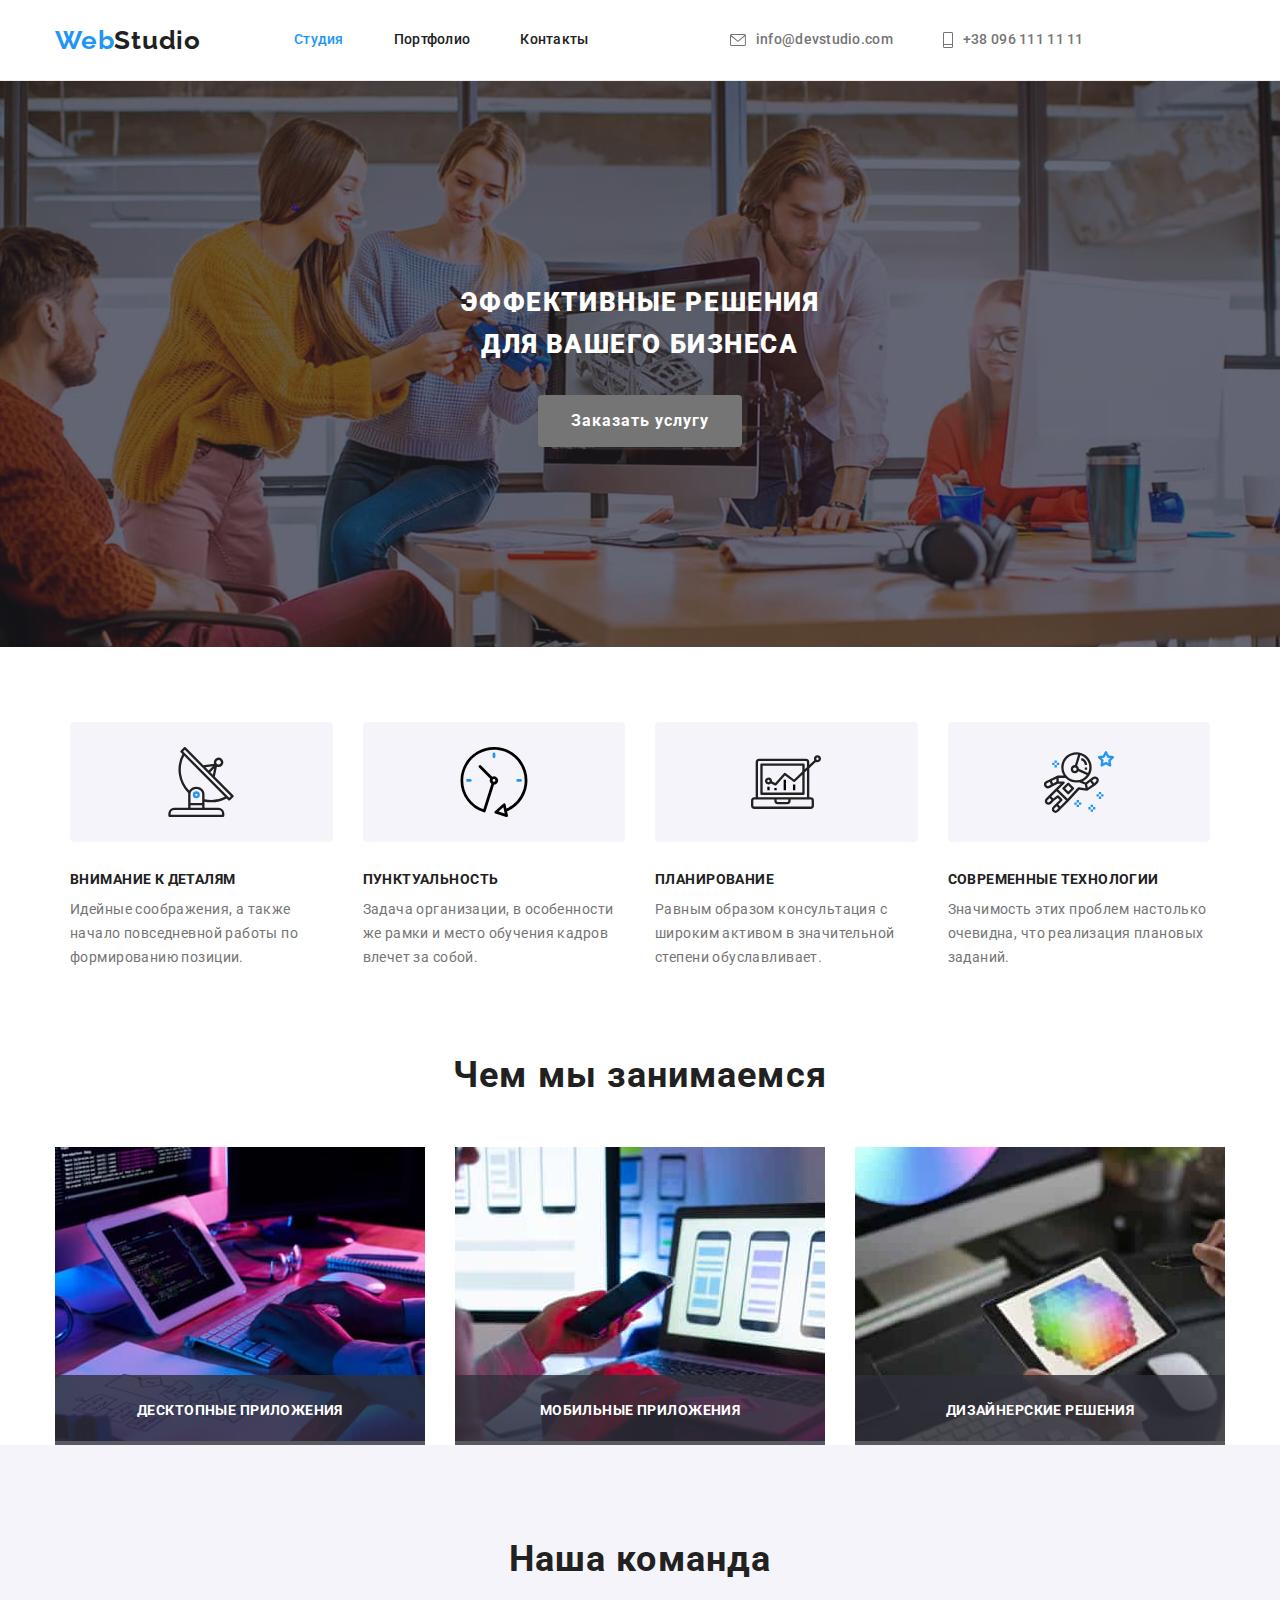
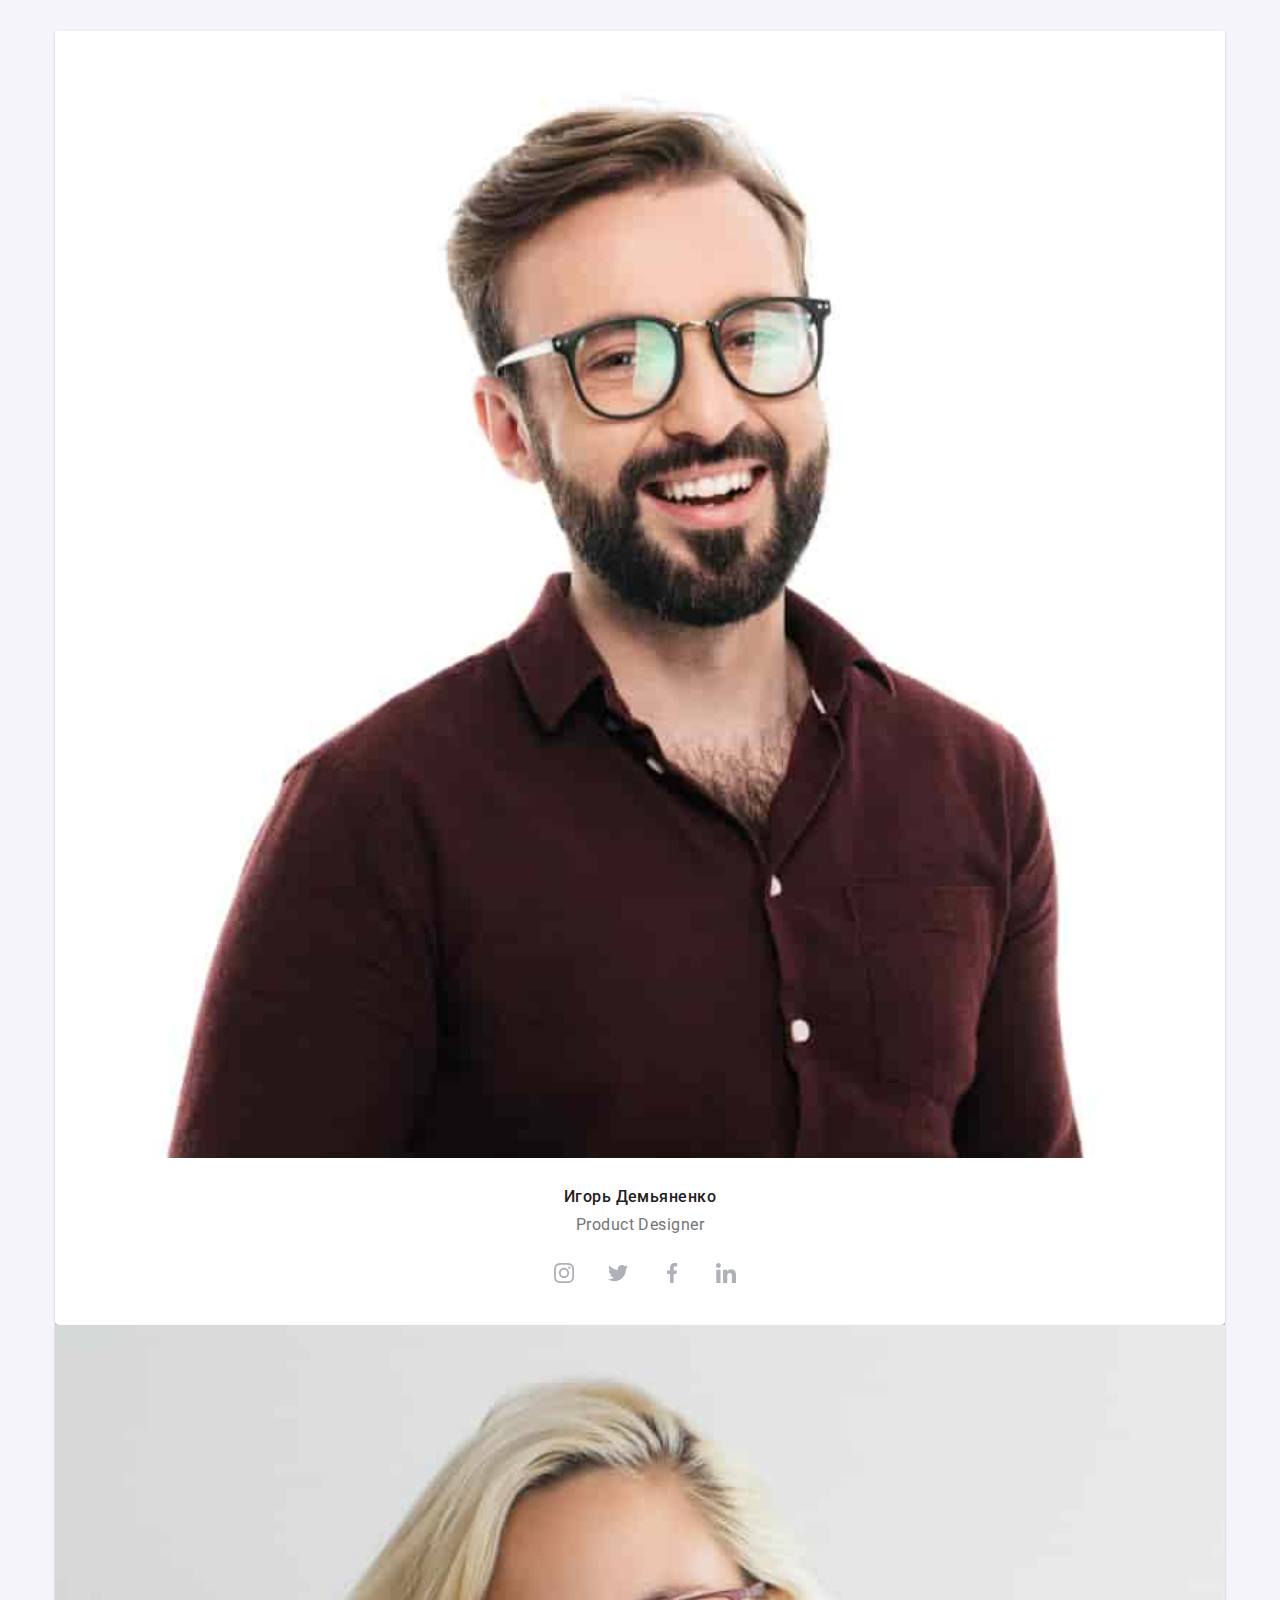
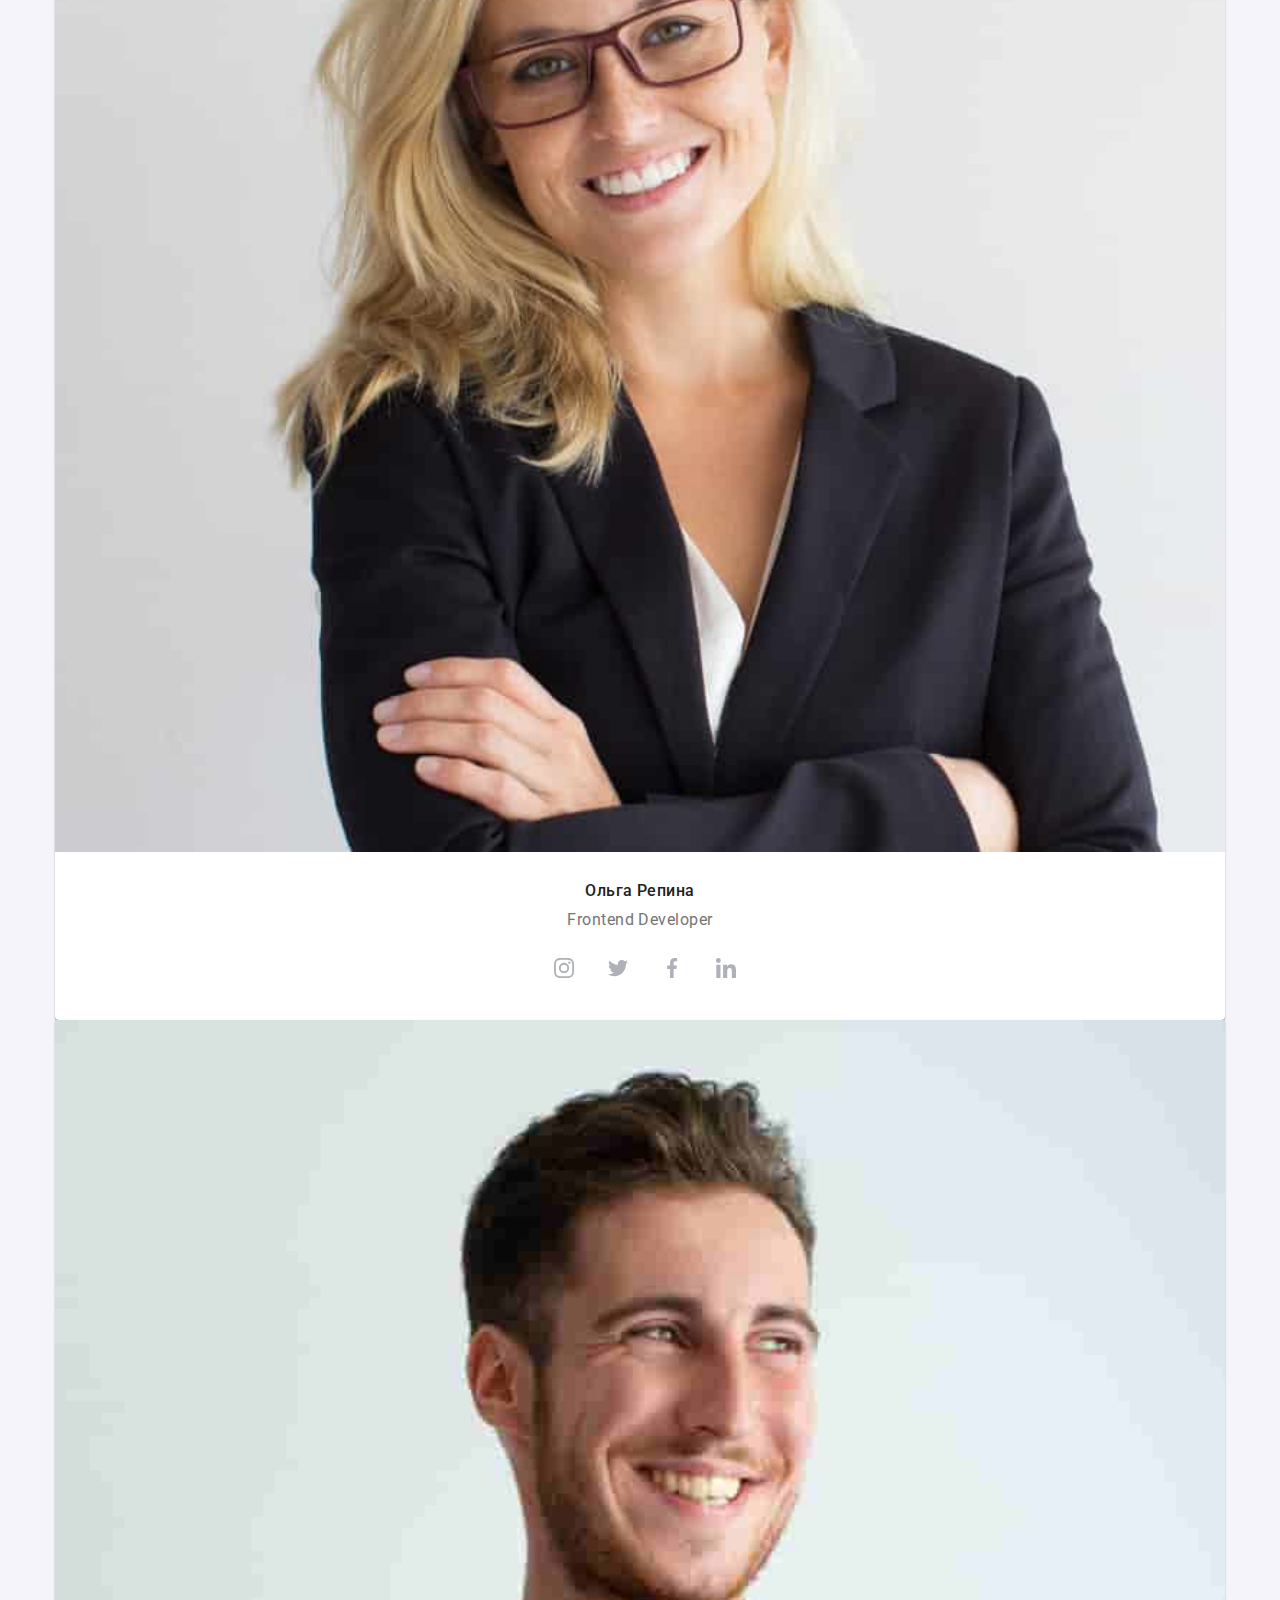
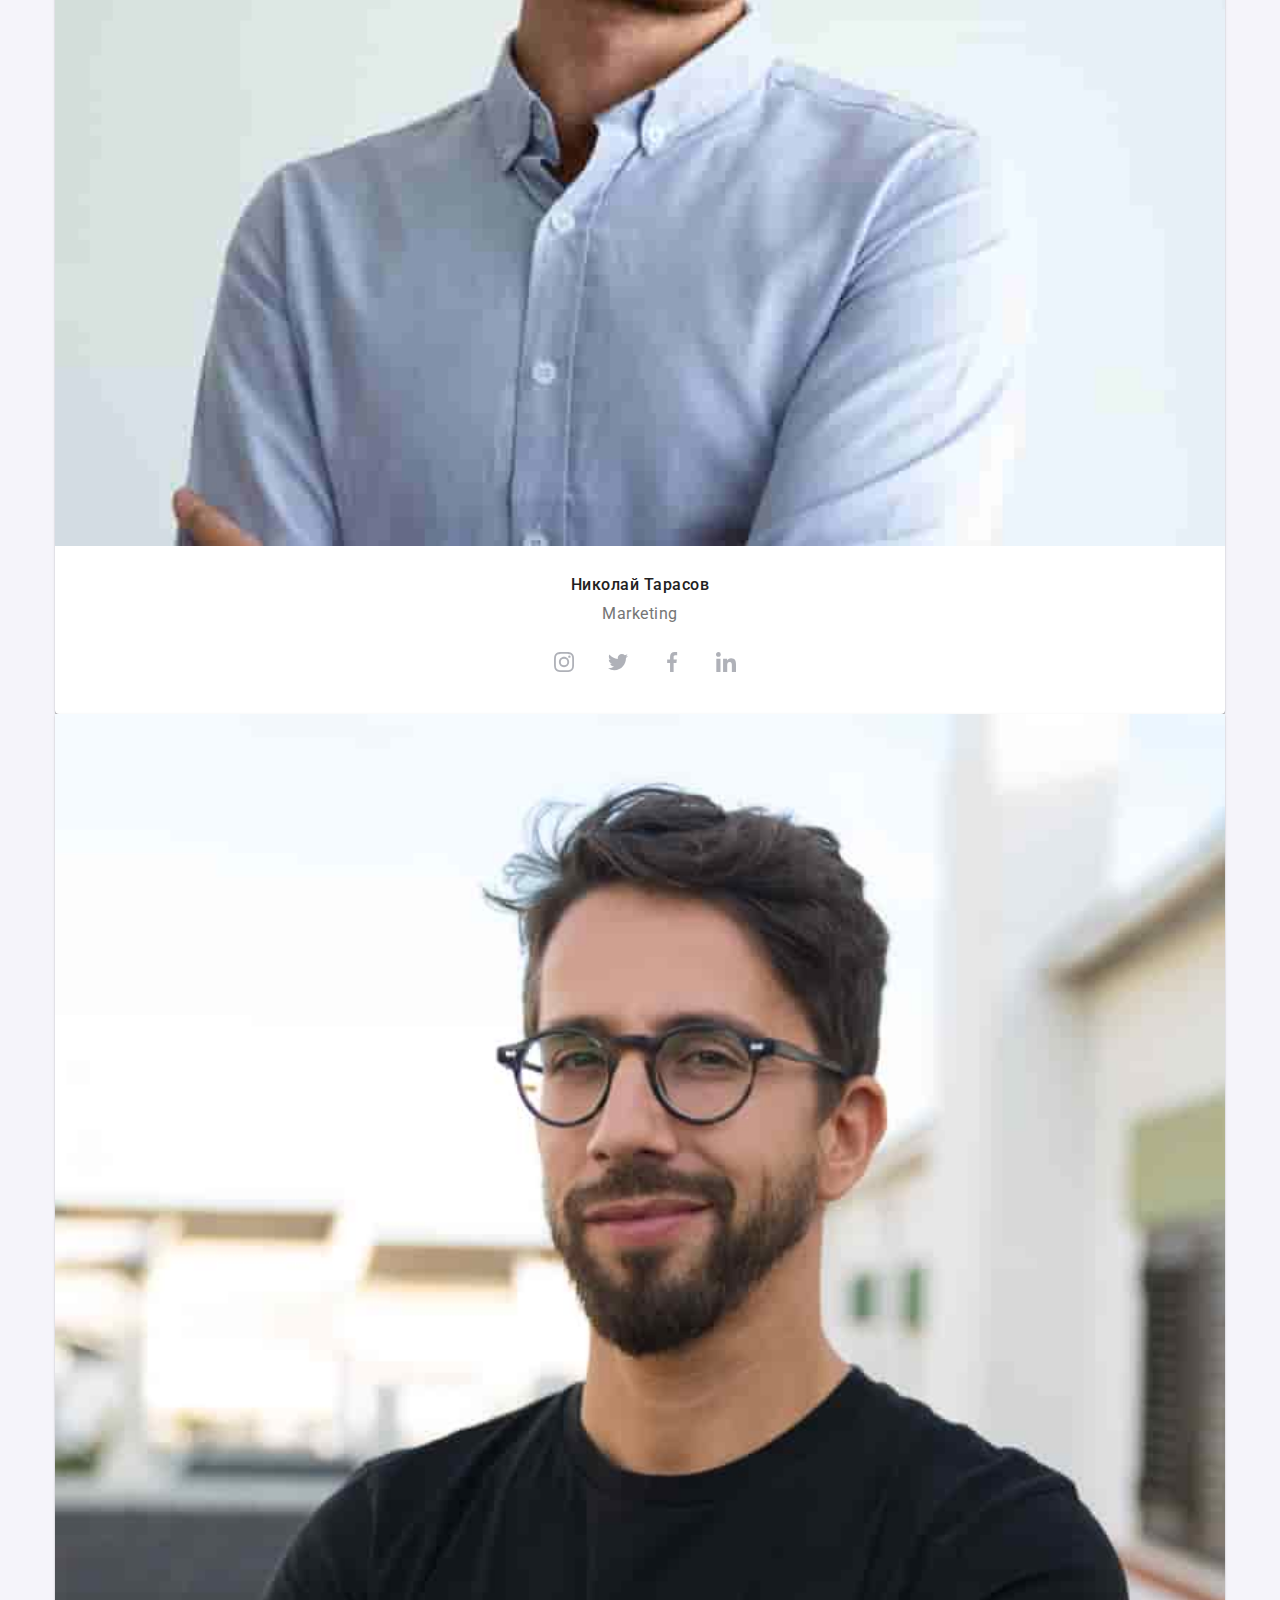
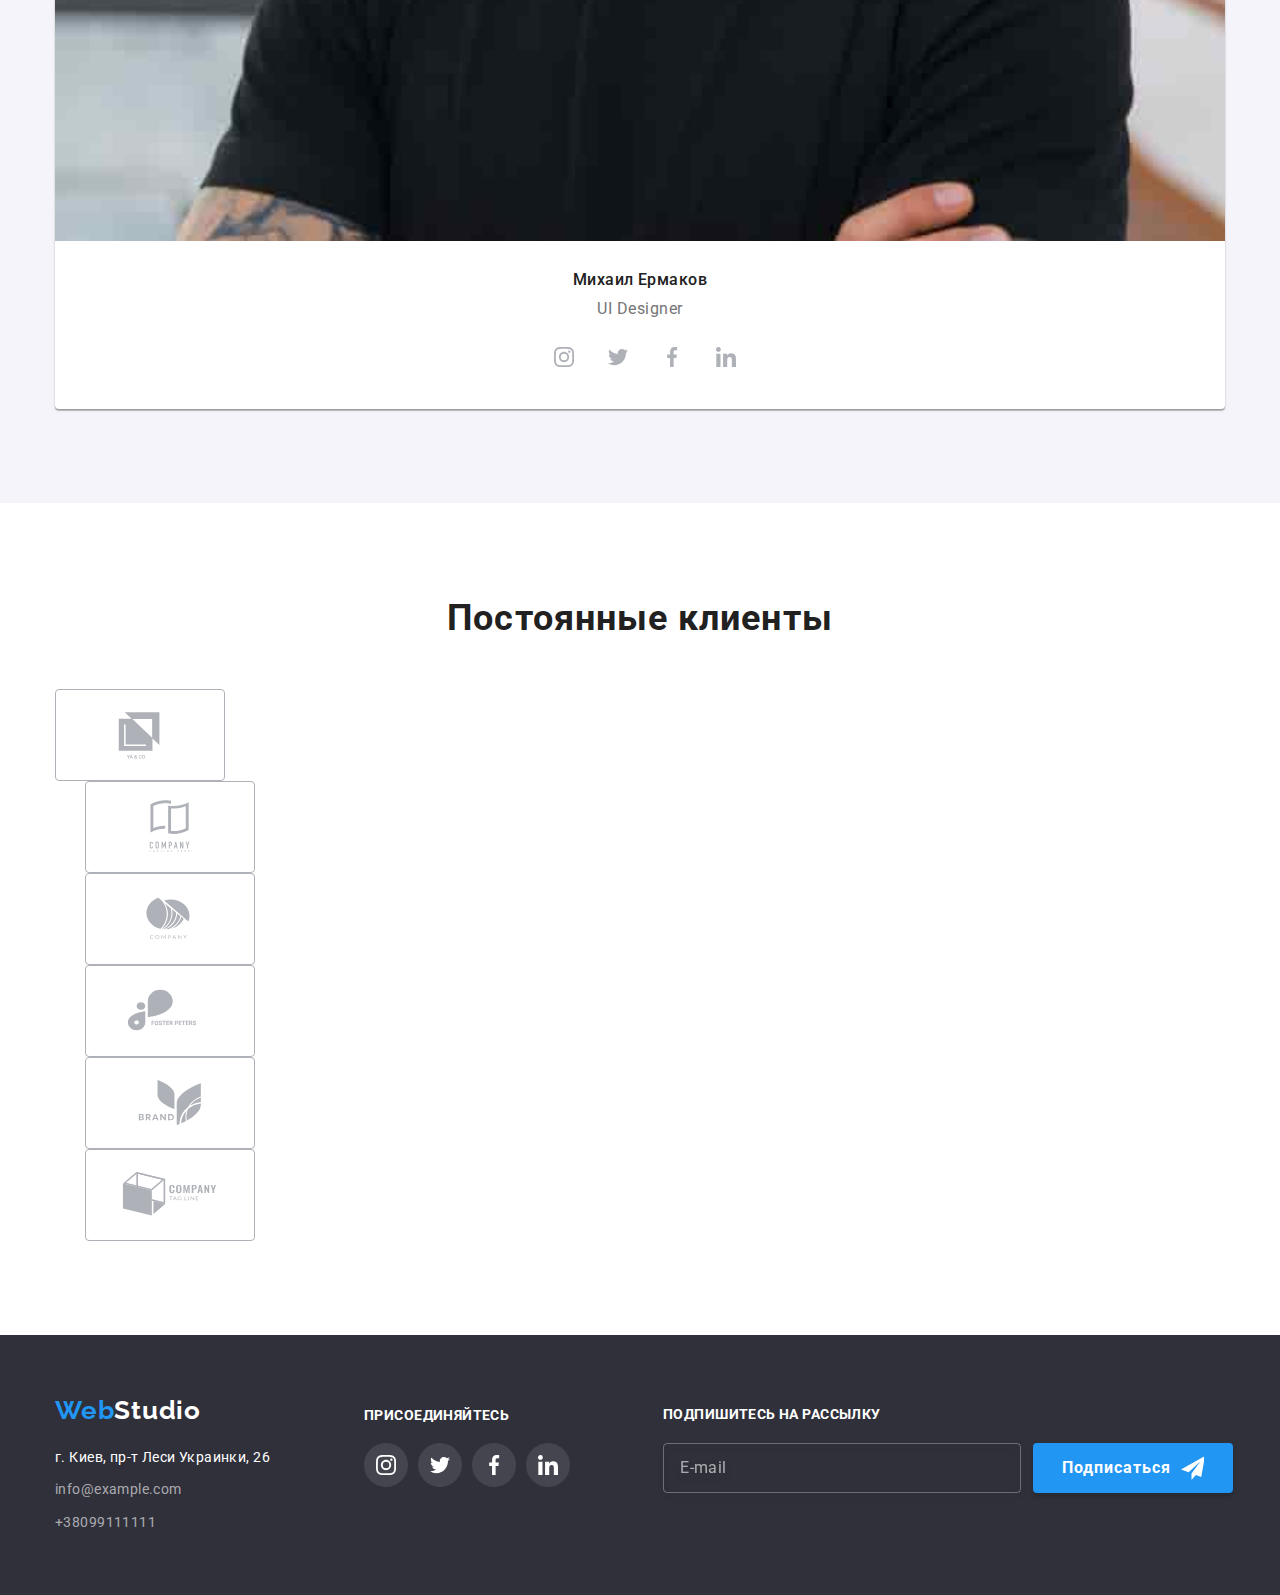
==== index.html @ aaa222f1 "Mobile1" ====
<!DOCTYPE html>
<html lang="ru">

<head>
    <meta charset="UTF-8">
    <meta http-equiv="X-UA-Compatible" content="IE=edge">
    <meta name="viewport" content="width=device-width, initial-scale=1.0">
    <title>Студия</title>
    <link href="https://fonts.googleapis.com/css2?family=Raleway:wght@700&family=Roboto:wght@400;500;700;900&display=swap"
        rel="stylesheet">
    <link rel="stylesheet" href="https://cdnjs.cloudflare.com/ajax/libs/modern-normalize/1.1.0/modern-normalize.min.css">
    
    <link rel="stylesheet" href="./css/main.min.css">
</head>

<body>

<header class="header">
<div class="container">
    <nav class="header-nav">
        <a href="./index.html" class="header-logo">Web<span class="header-logo-studio">Studio</span></a>
    
        <ul class="dot menu">
            <li class="menu-item"><a href="" class="header-studio current">Студия</a></li>
            <li class="menu-item"><a href="./portfolio.html" class="header-portfolio-contacts">Портфолио</a></li>
            <li class="menu-item"><a href="#" class="header-portfolio-contacts">Контакты</a></li>
        </ul>
    </nav>
   
<ul class="dot contact-list">
    <li class="header-email"> 
        <a href="mailto:info@devstudio.com" class="contacts-link"> 
        <svg class="header-post-icon" width="16" height="12">
            <use href="./images/icons.svg#icon-envelope"></use>
        </svg>
        info@devstudio.com
    </a>
    </li>

    <li class="header-email">
        <a href="tel:+380961111111" class="contacts-link">
            <svg class="header-tel-icon" width="10" height="16">
                <use href="./images/icons.svg#icon-phone"></use>
            </svg>
            +38 096 111 11 11
        </a>
    </li>
</ul>

<button type="button" class="menu-open-btn">
    <svg width="24" height="16">
        <use class="icon-menu" href="./images/icons.svg#icon-burger"></use>

    </svg>
</button>
<div class="mob-menu is-hidden">
    <div class="mobmenu-container">
        <button type="button" class="close-open-btn">
            <svg width="19" height="19">
                <use class="icon-cross" href="./images/icons.svg#icon-cross"></use>
            </svg>
        </button>


        <div class="mob-menu-top">
            <ul class="mob-menu-list">
                <li class="mob-menu-item">
                    <a href="./index.html" class="mob-menu-link link active">Студия</a>
                </li>
                <li class="mob-menu-item"><a href="./portfolio.html" class="mob-menu-link link">Портфолио</a></li>
                <li class="mob-menu-item"><a href="" class="mob-menu-link link">Контакты</a></li>
            </ul>
        </div>
        <div class="mob-menu-bottom">
            <ul class="mob-contacts-list">
                <li class="mob-contacts-item">
                    <a href="tel:+380961111111" class="mob-tel link">+38 096 111 11 11</a>
                </li>
                <li class="mob-contacts-item">
                    <a href="mailto:info@devstudio.com" class="mob-post link">info@devstudio.com</a>
                </li>
            </ul>
            <ul class="menu-soc-list">
                <li class="menu-soc-item"><a href="" class="menu-soc-link link">Instagram</a></li>
                <li class="menu-soc-item"><a href="" class="menu-soc-link link">Twitter</a></li>
                <li class="menu-soc-item"><a href="" class="menu-soc-link link">Facebook</a></li>
                <li class="menu-soc-item"><a href="" class="menu-soc-link link">LinkedIn</a></li>
            </ul>
        </div>
    </div>
</div>

</div>
</header>

<main>
    <!-- Герой -->
    <section class="hero-section section">
    <div class="container">
        <h1 class="hero-title" >Эффективные решения <br />для вашего бизнеса</h1>
        <button data-modal-open type="button" class="button-hero">Заказать услугу</button> 
    </div>
    </section >
     
    <!-- <h2>Наши преимущества</h2> -->
    <section class="section benefits">
    <div class="container">
        <ul class="benefits__title"> 
        <li class="benefit-item">
        <div class="benefit__wrapper">
            <svg class="benefit__icon" width="70" height="70">
                <use href="./images/icons.svg#icon-antenna"></use>
            </svg> 
        </div>
        <h3 class="benefits__title">Внимание к деталям</h3>
        <p class="benefits__text">Идейные соображения, а также начало повседневной работы по формированию позиции.</p>
    </li>

        <li class="benefit-item">
            <div class="benefit__wrapper">
                <svg class="benefit__icon" width="70" height="70">
                    <use href="./images/icons.svg#icon-clock"></use>
                </svg>
            </div>
        <h3 class="benefits__title">Пунктуальность</h3>
        <p class="benefits__text">Задача организации, в особенности же рамки и место обучения кадров влечет за собой.</p>
    </li>

    <li class="benefit-item">
        <div class="benefit__wrapper">
            <svg class="benefit__icon" width="70" height="70">
                <use href="./images/icons.svg#icon-diagram"></use>
            </svg>
        </div>
        <h3 class="benefits__title">Планирование</h3>
        <p class="benefits__text">Равным образом консультация с широким активом в значительной степени обуславливает.</p>
    </li>

    <li class="benefit-item">
        <div class="benefit__wrapper">
            <svg class="benefit__icon" width="70" height="70">
                <use href="./images/icons.svg#icon-astronaut"></use>
            </svg>
        </div>
        <h3 class="benefits__title">Современные технологии</h3>
        <p class="benefits__text">Значимость этих проблем настолько очевидна, что реализация плановых заданий.</p>
    </li>
        </ul>
    </div> 
    </section>
    
   
    <!-- Чем мы занимаемся -->
    <section class="work">
    <div class="container">
        <h2 class="work__title">Чем мы занимаемся</h2>
    <ul class="work__list">
        <li>
            <a href="" class="work__box"><img src="./images/comp.jpg" alt="Вводит с клавиатуры" width="370" height="294">
        <div class="work__tab">
            <p class="work__text">Десктопные приложения</p>
        </div>
            </a>
        </li>
        
        <li>
            <a href="" class="work__box"><img src="./images/mob.jpg" alt="Вводит с мобилки" width="370" height="294">
            <div class="work__tab">
                <p class="work__text">Мобильные приложения</p>
            </div>
            </a>
        </li>

        <li>
            <a href="" class="work__box"><img src="./images/planshet.jpg" alt="Вводит с планшета" width="370" height="294">
        <div class="work__tab">
            <p class="work__text">Дизайнерские решения</p>
        </div>
            </a>
        </li>
    </ul>
    </div>
    </section>

    <!-- Наша команда -->

    <section class="section team">
    <div class="container">
        <h2 class="team__title">Наша команда</h2>
        
        <ul class="team__list">
            <li class="photo-boxes photo-boxes__item">
                <img class="img" src="./images/photo1.jpg" alt="Фото Игоря Демьяненко" width="270" height="260">
                <div class="team-description">
                    <h3 class="name">Игорь Демьяненко</h3>
                    <p class="job-title">Product Designer</p>
                <ul class="team-soc-list">
                <li class="team-soc-item">
                 <a href="" class="team-soc-link link">
                    <svg class="team-soc-icon" width="20" height="20">
                        <use href="./images/icons.svg#icon-instagram"></use>
                    </svg>
                </a>
                </li>

                <li class="team-soc-item">
                    <a href="" class="team-soc-link link">
                        <svg class="team-soc-icon" width="20" height="20">
                            <use href="./images/icons.svg#icon-twitter"></use>
                        </svg>
                    </a>
                </li>

                <li class="team-soc-item">
                    <a href="" class="team-soc-link link">
                        <svg class="team-soc-icon" width="20" height="20">
                            <use href="./images/icons.svg#icon-facebook"></use>
                        </svg>
                    </a>
                </li>

                <li class="team-soc-item">
                    <a href="" class="team-soc-link link">
                        <svg class="team-soc-icon" width="20" height="20">
                            <use href="./images/icons.svg#icon-linkedin"></use>
                        </svg>
                    </a>
                </li>
                </ul>
                </div>
            </li>
                    
            <li class="photo-boxes photo-boxes__item">
                <img class="img" src="./images/photo2.jpg" alt="Фото Ольги Репиной" width="270" height="260">
            <div class="team-description">
                <h3 class="name">Ольга Репина</h3>
                <p class="job-title">Frontend Developer</p>
            <ul class="team-soc-list">
                <li class="team-soc-item">
                <a href="" class="team-soc-link link">
                    <svg class="team-soc-icon" width="20" height="20">
                        <use href="./images/icons.svg#icon-instagram"></use>
                    </svg>
                </a>
            </li>
        
            <li class="team-soc-item">
                <a href="#" class="team-soc-link link">
                    <svg class="team-soc-icon" width="20" height="20">
                        <use href="./images/icons.svg#icon-twitter"></use>
                    </svg>
                </a>
            </li>
        
            <li class="team-soc-item">
                <a href="#" class="team-soc-link link">
                    <svg class="team-soc-icon" width="20" height="20">
                        <use href="./images/icons.svg#icon-facebook"></use>
                    </svg>
                </a>
            </li>
        
            <li class="team-soc-item">
                <a href="#" class="team-soc-link link">
                    <svg class="team-soc-icon" width="20" height="20">
                        <use href="./images/icons.svg#icon-linkedin"></use>
                    </svg>
                </a>
            </li>
            </ul>
            </div>
            </li>
            
            <li class="photo-boxes photo-boxes__item">
                <img class="img" src="./images/photo3.jpg" alt="Фото Николая Тарасова" width="270" height="260">
            <div class="team-description">
                <h3 class="name">Николай Тарасов</h3>
                <p class="job-title">Marketing</p>

            <ul class="team-soc-list list">
            <li class="team-soc-item">
                <a href="#" class="team-soc-link link">
                    <svg class="team-soc-icon" width="20" height="20">
                        <use href="./images/icons.svg#icon-instagram"></use>
                    </svg>
                </a>
            </li>
        
            <li class="team-soc-item">
                <a href="#" class="team-soc-link link">
                    <svg class="team-soc-icon" width="20" height="20">
                        <use href="./images/icons.svg#icon-twitter"></use>
                    </svg>
                </a>
            </li>
        
            <li class="team-soc-item">
                <a href="#" class="team-soc-link link">
                    <svg class="team-soc-icon" width="20" height="20">
                        <use href="./images/icons.svg#icon-facebook"></use>
                    </svg>
                </a>
            </li>
        
            <li class="team-soc-item">
                <a href="#" class="team-soc-link link">
                    <svg class="team-soc-icon" width="20" height="20">
                        <use href="./images/icons.svg#icon-linkedin"></use>
                    </svg>
                </a>
            </li>
            </ul>
            </div>
            </li>
            
            <li class="photo-boxes photo-boxes__item">
                <img class="img" src="./images/photo4.jpg" alt="Фото Михаила Ермакова" width="270" height="260">
                <div class="team-description">
                    <h3 class="name">Михаил Ермаков</h3>
                    <p class="job-title">UI Designer</p>
                
                <ul class="team-soc-list list">
                <li class="team-soc-item">
                 <a href="#" class="team-soc-link link">
                    <svg class="team-soc-icon" width="20" height="20">
                        <use href="./images/icons.svg#icon-instagram"></use>
                    </svg>
                </a>
                </li>

                <li class="team-soc-item">
                    <a href="" class="team-soc-link link">
                        <svg class="team-soc-icon" width="20" height="20">
                            <use href="./images/icons.svg#icon-twitter"></use>
                        </svg>
                    </a>
                </li>

                <li class="team-soc-item">
                    <a href="" class="team-soc-link link">
                        <svg class="team-soc-icon" width="20" height="20">
                            <use href="./images/icons.svg#icon-facebook"></use>
                        </svg>
                    </a>
                </li>

                <li class="team-soc-item">
                    <a href="" class="team-soc-link link">
                        <svg class="team-soc-icon" width="20" height="20">
                            <use href="./images/icons.svg#icon-linkedin"></use>
                        </svg>
                    </a>
                </li>
            </ul>
            </div>
            </li>
        </ul>
       </div> 
    </section>

    <!-- Clients -->
    <section class="clients section">
    <div class="container">
        <h3 class="clients-title">Постоянные клиенты</h3>
    
        <ul class="clients-list">
            
        <li class="clients-item">
            <a href="" class="clients-link">
            <svg class="clients-icon" width="106" height="60">
                <use href="./images/icons.svg#icon-yaco"></use>
            </svg>
            </a>  
        </li>
        
        <li class="clients-item">
            <a href="" class="clients-link">
                <svg class="clients-icon" width="106" height="60">
                    <use href="./images/icons.svg#icon-company"></use>
                </svg>
            </a>
        </li>

        <li class="clients-item">
            <a href="" class="clients-link">
                <svg class="clients-icon" width="106" height="60">
                    <use href="./images/icons.svg#icon-nut"></use>
                </svg>
            </a>
        </li>

        <li class="clients-item">
            <a href="" class="clients-link">
                <svg class="clients-icon" width="106" height="60">
                    <use href="./images/icons.svg#icon-foster"></use>
                </svg>
            </a>
        </li>

        <li class="clients-item">
            <a href="" class="clients-link">
                <svg class="clients-icon" width="106" height="60">
                    <use href="./images/icons.svg#icon-brand"></use>
                </svg>
            </a>
        </li>
        
        <li class="clients-item">
            <a href="" class="clients-link">
                <svg class="clients-icon" width="106" height="60">
                    <use href="./images/icons.svg#icon-cube"></use>
                </svg>
            </a>
        </li>
    </ul>
    </div>
</section>  
</main>

<!-- Футер -->
<footer class="footer">
    <div class="container">
        <div>
            <a href="" class="header-logo details">Web<span class="footer-logo">Studio</span></a>
            <address>
                <ul class="dot">
                    <li class="footer-adress"><a class="foot-ad" href=""> г. Киев, пр-т Леси Украинки, 26 </a></li>
                    <li class="footer-contacts"><a class="foot-cont" href="mailto:info@example.com">info@example.com</a></li>
                    <li class="footer-contacts"><a class="foot-cont" href="tel:+380991111111">+38099111111</a></li>
                </ul>
            </address>
        </div>

        <div class="footer-soc">
            <h3 class="footer-soc-title">присоединяйтесь</h3>
            <ul class="footer-soc-list">
                <li class="footer-soc-item">
                    <a href="" class="footer-soc-link link">
                        <svg class="footer-soc-icon" width="20" height="20">
                            <use href="./images/icons.svg#icon-instagram"></use>
                        </svg>
                    </a>
                </li>
                <li class="footer-soc-item">
                    <a href="" class="footer-soc-link link">
                        <svg class="footer-soc-icon" width="20" height="20">
                            <use href="./images/icons.svg#icon-twitter"></use>
                        </svg>
                    </a>
                </li>
                <li class="footer-soc-item">
                    <a href="" class="footer-soc-link link">
                        <svg class="footer-soc-icon" width="20" height="20">
                            <use href="./images/icons.svg#icon-facebook"></use>
                        </svg>
                    </a>
                </li>
                <li class="footer-soc-item">
                    <a href="" class="footer-soc-link link">
                        <svg class="footer-soc-icon" width="20" height="20">
                            <use href="./images/icons.svg#icon-linkedin"></use>
                        </svg>
                    </a>
                </li>
            </ul>
        </div>

        <div class="footer-mailing-list">
            <h2 class="mailing-text">Подпишитесь на рассылку</h2>
            <form class="mailing-form">
                <input type="text" name="email" placeholder="E-mail" class="mailing-input" />
                <button type="submit" class="mailing-button">Подписаться<svg class="telegram-icon" width="24"
                        height="24">
                        <use href="./images/icons.svg#icon-send"></use>
                    </svg>
                </button>
            </form>
        </div>
    </div>
</footer>

<!-- Модальное окно -->

<div class="backdrop is-hidden" data-modal>
    <div class="modal">
        <button data-modal-close class="close-button">
            <svg class="modal-icon" width="18" height="18">
                <use href="./images/icons.svg#icon-modal"></use>
            </svg>
        </button>

        <div class="modal-inner">
        <form class="form" name="main-form" autocomplete="on" novalidate>
            <h2 class="modal-title">Оставьте свои данные, мы вам перезвоним</h2>
        
            <div class="form-field">
                <label class="form-field-label" for="user-name">
                    Имя
                </label>
            <div class="form-field-inner">
                <input class="form-field-input" id="user-name" type="text" name="user-name">
                <svg class="form-field-icon" aria-hidden="true" width="12" height="12">
                    <use href="./images/icons.svg#icon-person"></use>
                </svg>
            </div>
            </div>

            <div class="form-field">
                <label class="form-field-label" for="user-phone">
                    Телефон
                </label>
            <div class="form-field-inner">
                <input class="form-field-input" id="user-phone" type="tel" name="user-phone">
                <svg class="form-field-icon"  aria-hidden="true" width="15" height="13">
                    <use href="./images/icons.svg#icon-phone-black"></use>
                </svg>
            </div>
            </div>

            <div class="form-field">
                <label class="form-field-label" for="user-email">
                    Почтa
                </label>
                <div class="form-field-inner">
                    <input class="form-field-input" id="user-email" type="email" name="user-email">
                    <svg class="form-field-icon" aria-hidden="true" width="15" height="13">
                        <use href="./images/icons.svg#icon-email-black"></use>
                    </svg>
                </div>
            </div>

            <div class="form-field-comment">
                <label class="form-field-label" for="user-comment">
                    Комментарий
                </label>
                <textarea class="form-field-input form-field-textarea" id="user-comment" name="user-comment" rows="10"
                    placeholder="Введите текст"></textarea>
            </div>

            <div class="form-field-condition checkbox">
                <label class="terms-condition-label" for="terms-condition">
                    <span>Соглашаюсь с рассылкой и принимаю &nbsp;<a href="#">Условия договора</a></span>
                <div class="checkbox-control">
                <input class="terms-condition-input visually-hidden" id="terms-condition" type="checkbox" name="terms-condition">
                    <svg class="checkbox-icon" aria-hidden="true" width="16" height="15">
                        <use href="./images/icons.svg#icon-check"></use>
                    </svg>
                </div> 
                </label>
            </div>

            <button class="form-field-button" type="submit">Отправить</button>
            
        </form>
    </div>
    </div>
</div>

<script src="./js/modal.js"></script>

</body>
</html>
---- css/main.min.css ----
body{background-color:#fff;color:#212121;font-family:"Roboto",sans-serif;margin:0}html{-webkit-box-sizing:border-box;box-sizing:border-box}p,h1,h2,h3,h4,h5,h6{margin:0}ul{margin:0;padding-left:0;list-style:none}button{cursor:pointer;border:1px solid rgba(0,0,0,0)}a{text-decoration:none;color:currentColor}.img{display:block;max-width:100%;height:auto;width:100%}.dot{list-style:none}.container{width:1200px;padding-left:15px;padding-right:15px;margin:0 auto}@media screen and (min-width: 480px){.container{max-width:480px}}@media screen and (min-width: 768px){.container{max-width:768px}}@media screen and (min-width: 1200px){.container{max-width:1200px}}.visually-hidden{position:absolute;white-space:nowrap;width:1px;height:1px;overflow:hidden;border:0;padding:0;clip:rect(0 0 0 0);-webkit-clip-path:inset(50%);clip-path:inset(50%);margin:-1px}.section{padding-top:94px;padding-bottom:94px}.header{border-bottom:1px solid #ececec}.header .container{display:-webkit-box;display:-ms-flexbox;display:flex;height:60px;-webkit-box-align:center;-ms-flex-align:center;align-items:center}@media screen and (min-width: 768px){.header .container{height:80px}}@media screen and (max-width: 1199px){.header .container{-webkit-box-pack:justify;-ms-flex-pack:justify;justify-content:space-between}}.header-nav{display:-webkit-box;display:-ms-flexbox;display:flex;-webkit-box-align:center;-ms-flex-align:center;align-items:center}.header-logo{color:#2196f3;font-family:"Raleway";font-weight:700;letter-spacing:.03em;text-decoration:none}@media screen and (min-width: 768px){.header-logo{margin-right:88px}}@media screen and (min-width: 1200px){.header-logo{margin-right:93px;font-size:26px;line-height:1.19}}.header-logo-studio{color:#212121}.menu{display:none}@media screen and (min-width: 768px){.menu{display:-webkit-box;display:-ms-flexbox;display:flex;-webkit-box-align:center;-ms-flex-align:center;align-items:center;-ms-flex-pack:distribute;justify-content:space-around}}.menu-item{margin-right:50px}.menu-item:nth-child(3n){margin-right:0}.header-studio{-webkit-transition-property:color;transition-property:color;-webkit-transition-duration:250ms;transition-duration:250ms;-webkit-transition-timing-function:cubic-bezier(0.4, 0, 0.2, 1);transition-timing-function:cubic-bezier(0.4, 0, 0.2, 1);display:block;font-weight:500;font-size:14px;line-height:1.14;letter-spacing:.02em;color:#212121;text-decoration:none;padding-top:32px;padding-bottom:32px}.header-studio:active,.header-studio:hover,.header-studio:focus{color:#2196f3}.current{position:relative;color:#2196f3}.header-portfolio-contacts .current{color:#2196f3}.current::after{content:"";position:absolute;bottom:0;display:block;width:100%;height:4px;border-radius:2px;background-color:#2196f3;opacity:0}.current:hover::after,.current:focus::after,.current:active::after{opacity:1}.header-portfolio-contacts{-webkit-transition-property:color;transition-property:color;-webkit-transition-duration:250ms;transition-duration:250ms;-webkit-transition-timing-function:cubic-bezier(0.4, 0, 0.2, 1);transition-timing-function:cubic-bezier(0.4, 0, 0.2, 1);display:block;font-weight:500;font-size:14px;line-height:1.14;letter-spacing:.02em;color:#212121;text-decoration:none;padding-top:32px;padding-bottom:32px}.header-portfolio-contacts:hover,.header-portfolio-contacts:focus,.header-portfolio-contacts:active{color:#2196f3}.contact-list{display:none;-webkit-box-align:center;-ms-flex-align:center;align-items:center}@media screen and (min-width: 768px){.contact-list{display:block;margin-left:auto}}@media screen and (min-width: 1200px){.contact-list{display:-webkit-box;display:-ms-flexbox;display:flex;vertical-align:middle;padding-top:32px;padding-bottom:32px;margin:auto}}.contacts-link{-webkit-transition-property:color;transition-property:color;-webkit-transition-duration:250ms;transition-duration:250ms;-webkit-transition-timing-function:cubic-bezier(0.4, 0, 0.2, 1);transition-timing-function:cubic-bezier(0.4, 0, 0.2, 1);font-weight:500;font-size:14px;line-height:1.14;letter-spacing:.02em;color:#757575;display:-webkit-box;display:-ms-flexbox;display:flex;-webkit-box-align:center;-ms-flex-align:center;align-items:center}.contacts-link:hover,.contacts-link:focus{color:#2196f3}.header-email:not(:last-child){margin-bottom:10px}@media screen and (min-width: 1200px){.header-email:not(:last-child){margin-bottom:0;margin-right:50px}}.header-post-icon,.header-tel-icon{-ms-flex-item-align:center;align-self:center;margin-right:10px;fill:currentColor}.header-post-icon:hover,.header-post-icon:focus,.header-tel-icon:hover,.header-tel-icon:focus{color:#2196f3}.header-post-icon:hover,.header-tel-icon:hover{color:#2196f3}.hero-section{text-align:center;-webkit-box-align:center;-ms-flex-align:center;align-items:center;background-color:#2f303a;max-width:1600px;margin-left:auto;margin-right:auto;background:-webkit-gradient(linear, left top, left bottom, from(rgba(47, 48, 58, 0.4)), to(rgba(47, 48, 58, 0.4))),url(../images/mobile/hero-mobile-1x-480-mino.jpg);background:linear-gradient(rgba(47, 48, 58, 0.4), rgba(47, 48, 58, 0.4)),url(../images/mobile/hero-mobile-1x-480-mino.jpg);background-size:cover;background-position:center}@media screen and (min-width: 768px){.hero-section{max-width:768px;max-height:400px}}@media screen and (min-width: 1200px){.hero-section{max-width:1600px;max-height:600px;padding:200px 0}}@media(min-device-pixel-ratio: 2),(-webkit-min-device-pixel-ratio: 2),(min-resolution: 192dpi),(min-resolution: 2dppx){.hero-section{background-image:-webkit-gradient(linear, left top, right top, from(rgba(47, 48, 58, 0.4)), to(rgba(47, 48, 58, 0.4))),url(../images/mobile/hero-mobile-2x-960-mino.jpg);background-image:linear-gradient(to right, rgba(47, 48, 58, 0.4), rgba(47, 48, 58, 0.4)),url(../images/mobile/hero-mobile-2x-960-mino.jpg)}}@media screen and (min-width: 768px){.hero-section{background-image:-webkit-gradient(linear, left top, right top, from(rgba(47, 48, 58, 0.4)), to(rgba(47, 48, 58, 0.4))),url(../images/tablet/hero-tablet-1x-768-mino.jpg);background-image:linear-gradient(to right, rgba(47, 48, 58, 0.4), rgba(47, 48, 58, 0.4)),url(../images/tablet/hero-tablet-1x-768-mino.jpg)}}@media(min-device-pixel-ratio: 2),(-webkit-min-device-pixel-ratio: 2),(min-resolution: 192dpi),(min-resolution: 2dppx){.hero-section{background-image:-webkit-gradient(linear, left top, right top, from(rgba(47, 48, 58, 0.4)), to(rgba(47, 48, 58, 0.4))),url(../images/tablet/hero-tablet-2x-1536-mino.jpg);background-image:linear-gradient(to right, rgba(47, 48, 58, 0.4), rgba(47, 48, 58, 0.4)),url(../images/tablet/hero-tablet-2x-1536-mino.jpg)}}@media screen and (min-width: 1200px){.hero-section{background-image:-webkit-gradient(linear, left top, right top, from(rgba(47, 48, 58, 0.4)), to(rgba(47, 48, 58, 0.4))),url(../images/desktop/hero-desktop-1x-1600-mino.jpg);background-image:linear-gradient(to right, rgba(47, 48, 58, 0.4), rgba(47, 48, 58, 0.4)),url(../images/desktop/hero-desktop-1x-1600-mino.jpg)}}@media(min-device-pixel-ratio: 2),(-webkit-min-device-pixel-ratio: 2),(min-resolution: 192dpi),(min-resolution: 2dppx){.hero-section{background-image:-webkit-gradient(linear, left top, right top, from(rgba(47, 48, 58, 0.4)), to(rgba(47, 48, 58, 0.4))),url(../images/desktop/hero-desktop-2x-3200-mino.jpg);background-image:linear-gradient(to right, rgba(47, 48, 58, 0.4), rgba(47, 48, 58, 0.4)),url(../images/desktop/hero-desktop-2x-3200-mino.jpg)}}.hero-title{margin-top:0;margin-bottom:30px;color:#fff;font-weight:900;font-size:26px;line-height:1.62;letter-spacing:.06em;text-transform:uppercase}.button-hero{border-radius:4px;padding:10px 32px;min-width:200px;color:#fff;background-color:#757575;font-family:Roboto;font-weight:700;font-size:16px;line-height:1.88;-webkit-box-align:center;-ms-flex-align:center;align-items:center;letter-spacing:.06em;cursor:pointer;-webkit-transition:background-color 250ms cubic-bezier(0.4, 0, 0.2, 1);transition:background-color 250ms cubic-bezier(0.4, 0, 0.2, 1)}.button-hero:hover,.button-hero:focus,.button-hero:active{background-color:#2196f3;color:#fff}.benefits{padding:60px 0}.benefit-item{max-width:450px;margin:0 0 30px 0}@media screen and (max-width: 767px){.benefit-item:last-child{margin:0}}@media screen and (min-width: 768px){.benefit-item{margin:15px;width:calc((100% - 60px)/2)}}@media screen and (min-width: 1200px){.benefit-item{width:calc((100% - 120px)/4)}}.benefit__wrapper{display:-webkit-box;display:-ms-flexbox;display:flex;-webkit-box-pack:center;-ms-flex-pack:center;justify-content:center;-webkit-box-align:center;-ms-flex-align:center;align-items:center;margin-bottom:30px;height:120px;border-radius:4px;background-color:#f5f4fa}.benefits__title{display:-webkit-box;display:-ms-flexbox;display:flex;-ms-flex-wrap:wrap;flex-wrap:wrap;margin-top:0;margin-bottom:10px;color:#212121;font-weight:700;font-size:14px;line-height:1.14;letter-spacing:.03em;text-transform:uppercase}.benefits__text{font-weight:400;font-size:14px;line-height:1.71;letter-spacing:.03em;color:#757575;text-transform:none}@media screen and (max-width: 1199px){.work{display:none}}.work__list{display:-webkit-box;display:-ms-flexbox;display:flex;-webkit-box-pack:justify;-ms-flex-pack:justify;justify-content:space-between}.work__title{margin-bottom:50px;font-weight:700;font-size:36px;line-height:1.16;text-align:center;letter-spacing:.03em;color:#212121}.work__box{position:relative}.work__tab{position:absolute;left:0;bottom:0;width:100%;background:rgba(47,48,58,.8)}.work__text{display:-webkit-box;display:-ms-flexbox;display:flex;-webkit-box-pack:center;-ms-flex-pack:center;justify-content:center;-webkit-box-align:center;-ms-flex-align:center;align-items:center;height:70px;width:100%;font-family:"Roboto";font-weight:700;font-size:14px;line-height:16px;text-align:center;letter-spacing:.03em;text-transform:uppercase;color:#fff}.team{background:#f5f4fa}.team__title{margin-bottom:50px;font-weight:700;font-size:36px;line-height:1.16;text-align:center;letter-spacing:.03em;color:#212121}.team__list{margin-right:-30px}.photo-boxes{background:#fff;-webkit-box-shadow:0px 1px 3px rgba(0,0,0,.12),0px 1px 1px rgba(0,0,0,.14),0px 2px 1px rgba(0,0,0,.2);box-shadow:0px 1px 3px rgba(0,0,0,.12),0px 1px 1px rgba(0,0,0,.14),0px 2px 1px rgba(0,0,0,.2);border-radius:0px 0px 4px 4px;margin-right:30px}.team-description{padding:30px 5px}.name{font-weight:500;font-size:16px;line-height:1.18;letter-spacing:.03em;text-align:center;margin-bottom:10px;color:#212121}.job-title{font-weight:400;font-size:16px;line-height:1.18;letter-spacing:.03em;text-align:center;margin-bottom:16px;color:#757575}.team-soc-list{display:-webkit-box;display:-ms-flexbox;display:flex;-webkit-box-pack:center;-ms-flex-pack:center;justify-content:center}.team-soc-item{width:44px;height:44px;margin-left:10px}.team-soc-link{-webkit-transition-property:color,background-color;transition-property:color,background-color;-webkit-transition-duration:250ms;transition-duration:250ms;-webkit-transition-timing-function:cubic-bezier(0.4, 0, 0.2, 1);transition-timing-function:cubic-bezier(0.4, 0, 0.2, 1);display:-webkit-box;display:-ms-flexbox;display:flex;-webkit-box-align:center;-ms-flex-align:center;align-items:center;-webkit-box-pack:center;-ms-flex-pack:center;justify-content:center;width:100%;height:100%;border-radius:50%;color:#afb1b8}.team-soc-link:hover,.team-soc-link:focus{background-color:#2196f3;color:#fff}.team-soc-icon{fill:currentColor}.clients-title{margin-top:0;margin-bottom:50px;font-weight:700;font-size:36px;line-height:1.17;text-align:center;letter-spacing:.03em;color:#212121}.clients-list{-webkit-box-pack:center;-ms-flex-pack:center;justify-content:center}.clients-item{width:170px;height:92px;margin-left:30px}.clients-item:first-child{margin-left:0}.clients-link{-webkit-transition-property:color,border;transition-property:color,border;-webkit-transition-duration:250ms;transition-duration:250ms;-webkit-transition-timing-function:cubic-bezier(0.4, 0, 0.2, 1);transition-timing-function:cubic-bezier(0.4, 0, 0.2, 1);display:-webkit-box;display:-ms-flexbox;display:flex;-ms-flex-line-pack:center;align-content:center;-webkit-box-pack:center;-ms-flex-pack:center;justify-content:center;-ms-flex-wrap:wrap;flex-wrap:wrap;width:100%;height:100%;border:1px solid #afb1b8;border-radius:4px;color:#afb1b8}.clients-link:hover,.clients-link:focus{color:#2196f3;border-color:#2196f3}.clients-icon{fill:currentColor}.footer{background:#2f303a;padding-top:60px;padding-bottom:60px}.footer .container{display:-webkit-box;display:-ms-flexbox;display:flex}.footer-logo{color:#fff}.details{margin-bottom:20px;display:inline-block}.footer-adress{margin-bottom:9px}.foot-ad{-webkit-transition-property:color;transition-property:color;-webkit-transition-duration:250ms;transition-duration:250ms;-webkit-transition-timing-function:cubic-bezier(0.4, 0, 0.2, 1);transition-timing-function:cubic-bezier(0.4, 0, 0.2, 1);font-family:"Roboto";font-style:normal;font-weight:400;font-size:14px;line-height:1.7;letter-spacing:.03em;color:#fff;text-decoration:none}.foot-ad:hover,.foot-ad:focus{color:#2196f3}.contacts{-webkit-box-pack:end;-ms-flex-pack:end;justify-content:flex-end}.footer-contacts{margin-bottom:9px}.foot-cont{-webkit-transition-property:color;transition-property:color;-webkit-transition-duration:250ms;transition-duration:250ms;-webkit-transition-timing-function:cubic-bezier(0.4, 0, 0.2, 1);transition-timing-function:cubic-bezier(0.4, 0, 0.2, 1);font-family:"Roboto";font-style:normal;font-weight:400;font-size:14px;line-height:1.7;letter-spacing:.03em;color:rgba(255,255,255,.6);text-decoration:none}.foot-cont:hover,.foot-cont:focus{color:#2196f3}.footer-contacts:nth-child(3n){margin-bottom:0}.footer-soc{margin-right:auto;padding-top:12px;margin-left:70px}.footer-soc-list{display:-webkit-box;display:-ms-flexbox;display:flex}.footer-soc-title{margin-top:0;margin-bottom:20px;display:block;font-size:14px;line-height:16px;letter-spacing:.03em;text-transform:uppercase;color:#fff}.footer-soc-item{width:44px;height:44px;margin-left:10px}.footer-soc-item:nth-child(1){margin-left:0}.footer-item:not(:last-child){margin-bottom:9px}.footer-soc-link{-webkit-transition-property:color,background-color;transition-property:color,background-color;-webkit-transition-duration:250ms;transition-duration:250ms;-webkit-transition-timing-function:cubic-bezier(0.4, 0, 0.2, 1);transition-timing-function:cubic-bezier(0.4, 0, 0.2, 1);display:-webkit-box;display:-ms-flexbox;display:flex;-webkit-box-align:center;-ms-flex-align:center;align-items:center;-webkit-box-pack:center;-ms-flex-pack:center;justify-content:center;width:44px;height:44px;border-radius:50%;color:#fff;background-image:radial-gradient(rgba(255, 255, 255, 0.1), rgba(255, 255, 255, 0.1))}.footer-soc-link:hover,.footer-soc-link:focus{background-color:#2196f3}.footer-soc-icon{fill:currentColor}.footer-mailing-list{margin-left:93px}.mailing-text{margin-bottom:20px;padding-top:12px;font-weight:700;font-size:14px;line-height:1.14;letter-spacing:.03em;text-transform:uppercase;color:#fff}.mailing-form{display:-webkit-box;display:-ms-flexbox;display:flex;-webkit-box-align:center;-ms-flex-align:center;align-items:center}.mailing-input{margin-right:12px;padding-left:16px;min-width:358px;height:50px;color:rgba(255,255,255,.6);background-color:rgba(0,0,0,0);border:1px solid rgba(255,255,255,.3);-webkit-filter:drop-shadow(0px 4px 4px rgba(0, 0, 0, 0.15));filter:drop-shadow(0px 4px 4px rgba(0, 0, 0, 0.15));border-radius:4px}.mailing-input::-webkit-input-placeholder{font-size:16px;line-height:1.25;letter-spacing:.03em;color:rgba(255,255,255,.6)}.mailing-input::-moz-placeholder{font-size:16px;line-height:1.25;letter-spacing:.03em;color:rgba(255,255,255,.6)}.mailing-input:-ms-input-placeholder{font-size:16px;line-height:1.25;letter-spacing:.03em;color:rgba(255,255,255,.6)}.mailing-input::-ms-input-placeholder{font-size:16px;line-height:1.25;letter-spacing:.03em;color:rgba(255,255,255,.6)}.mailing-input::placeholder{font-size:16px;line-height:1.25;letter-spacing:.03em;color:rgba(255,255,255,.6)}.mailing-button{display:-webkit-box;display:-ms-flexbox;display:flex;-webkit-box-align:center;-ms-flex-align:center;align-items:center;width:200px;padding:10px 29px;font-weight:700;font-size:16px;line-height:30px;letter-spacing:.06em;color:#fff;background-color:#2196f3;-webkit-box-shadow:0px 4px 4px rgba(0,0,0,.15);box-shadow:0px 4px 4px rgba(0,0,0,.15);border-radius:4px;border:none;cursor:pointer}.telegram-icon{margin-left:10px;fill:#fff}.backdrop{position:fixed;top:0;left:0;width:100%;height:100%;background-color:rgba(0,0,0,.2);-webkit-transition-property:opacity,visibility;transition-property:opacity,visibility;-webkit-transition-duration:250ms;transition-duration:250ms;-webkit-transition-timing-function:cubic-bezier(0.4, 0, 0.2, 1);transition-timing-function:cubic-bezier(0.4, 0, 0.2, 1)}.backdrop.is-hidden{visibility:hidden;opacity:0;pointer-events:none}.modal{position:absolute;top:50%;left:50%;-webkit-transform:translate(-50%, -50%);transform:translate(-50%, -50%);margin:0;width:528px;max-height:581px;background-color:#fff;-webkit-box-shadow:0px 1px 3px rgba(0,0,0,.12),0px 1px 1px rgba(0,0,0,.14),0px 2px 1px rgba(0,0,0,.2);box-shadow:0px 1px 3px rgba(0,0,0,.12),0px 1px 1px rgba(0,0,0,.14),0px 2px 1px rgba(0,0,0,.2);border-radius:4px}.modal-inner{display:block;width:100%;margin:0;padding:40px 39px 40px 41px}.close-button{position:absolute;top:8px;right:8px;width:30px;height:30px;margin:0;padding:6px 7px 6px 6px;-webkit-box-pack:center;-ms-flex-pack:center;justify-content:center;-webkit-box-align:center;-ms-flex-align:center;align-items:center;border-radius:50%;border:1px solid rgba(0,0,0,.1);background-color:#fff;cursor:pointer}.modal-icon{-webkit-transition-property:fill;transition-property:fill;-webkit-transition-duration:250ms;transition-duration:250ms;-webkit-transition-timing-function:cubic-bezier(0.4, 0, 0.2, 1);transition-timing-function:cubic-bezier(0.4, 0, 0.2, 1)}.close-button:hover .modal-icon{fill:#2196f3}.modal-title{display:block;max-width:448px;margin-bottom:12px;margin-right:0;font-size:20px;line-height:1.15;-webkit-box-pack:center;-ms-flex-pack:center;justify-content:center;text-align:center;letter-spacing:.03em;color:#212121}.form-field{display:block;-webkit-box-align:center;-ms-flex-align:center;align-items:center;margin:0;margin-bottom:10px;align-items:center}.form-field-label{display:block;margin-bottom:4px;font-size:12px;line-height:1.17;letter-spacing:.01em}.form-field-input{width:100%;height:40px;font-family:inherit;border:1px solid rgba(33,33,33,.2);border-radius:4px;padding:12px 12px 12px 42px;cursor:pointer;-webkit-transition:-webkit-transform 250ms cubic-bezier(0.4, 0, 0.2, 1);transition:-webkit-transform 250ms cubic-bezier(0.4, 0, 0.2, 1);transition:transform 250ms cubic-bezier(0.4, 0, 0.2, 1);transition:transform 250ms cubic-bezier(0.4, 0, 0.2, 1), -webkit-transform 250ms cubic-bezier(0.4, 0, 0.2, 1)}.form-field-inner{position:relative;margin-bottom:10px}.form-field-icon{position:absolute;left:12px;top:50%;width:16px;height:16px;-webkit-transform:translateY(-50%);transform:translateY(-50%);-webkit-transition:-webkit-transform 250ms cubic-bezier(0.4, 0, 0.2, 1);transition:-webkit-transform 250ms cubic-bezier(0.4, 0, 0.2, 1);transition:transform 250ms cubic-bezier(0.4, 0, 0.2, 1);transition:transform 250ms cubic-bezier(0.4, 0, 0.2, 1), -webkit-transform 250ms cubic-bezier(0.4, 0, 0.2, 1)}.form-field-input:focus~.form-field-icon{fill:#2196f3}.form-field-comment{margin-top:0;margin-bottom:20px}.form-field-textarea{width:100%;height:120px;padding:12px 16px;border:1px solid rgba(33,33,33,.2);border-radius:4px;resize:none}.form-field-textarea:focus{outline:none;border-color:#2196f3}.form-field-textarea::-webkit-input-placeholder{font-weight:400;font-size:14px;line-height:1.14;letter-spacing:.01em;color:rgba(117,117,117,.5)}.form-field-textarea::-moz-placeholder{font-weight:400;font-size:14px;line-height:1.14;letter-spacing:.01em;color:rgba(117,117,117,.5)}.form-field-textarea:-ms-input-placeholder{font-weight:400;font-size:14px;line-height:1.14;letter-spacing:.01em;color:rgba(117,117,117,.5)}.form-field-textarea::-ms-input-placeholder{font-weight:400;font-size:14px;line-height:1.14;letter-spacing:.01em;color:rgba(117,117,117,.5)}.form-field-textarea::placeholder{font-weight:400;font-size:14px;line-height:1.14;letter-spacing:.01em;color:rgba(117,117,117,.5)}.form-field-condition{margin-bottom:30px}.terms-condition-input{margin-right:8px}.terms-condition-text{color:#2196f3;text-decoration:underline}.form-field-button{-webkit-transform:translateX(57%);transform:translateX(57%);padding:10px 56px;color:#fff;background-color:#2196f3;font-weight:700;font-size:16px;line-height:1.89;letter-spacing:.06em;-webkit-box-shadow:0px 4px 4px rgba(0,0,0,.15);box-shadow:0px 4px 4px rgba(0,0,0,.15);border:none;border-radius:4px;cursor:pointer}.checkbox{display:-webkit-box;display:-ms-flexbox;display:flex;-webkit-box-align:center;-ms-flex-align:center;align-items:center;margin-bottom:30px}.terms-condition-input{-webkit-appearance:none;-moz-appearance:none;appearance:none}.terms-condition-input:checked+.checkbox-icon{background-color:#2196f3;border:none;display:block}.checkbox-control{display:-webkit-box;display:-ms-flexbox;display:flex;-webkit-box-pack:center;-ms-flex-pack:center;justify-content:center;-webkit-box-align:center;-ms-flex-align:center;align-items:center;-ms-flex-negative:0;flex-shrink:0;width:15px;height:15px;margin-left:13px;margin-right:7px;border-radius:2px;border:1px solid #212121}.checkbox-icon{-ms-flex-negative:0;flex-shrink:0;display:none;width:16px;height:15px;border-radius:2px}.terms-condition-label{display:-webkit-box;display:-ms-flexbox;display:flex;-webkit-box-orient:horizontal;-webkit-box-direction:reverse;-ms-flex-direction:row-reverse;flex-direction:row-reverse;margin:0;font-size:14px;line-height:1.71px;letter-spacing:.03em;-webkit-box-align:center;-ms-flex-align:center;align-items:center;-webkit-box-pack:center;-ms-flex-pack:center;justify-content:center}.terms-condition-label a{color:#2196f3;border-bottom:1px solid #2196f3}.btn{display:-webkit-box;display:-ms-flexbox;display:flex;-ms-flex-wrap:wrap;flex-wrap:wrap;margin-bottom:50px;-webkit-box-pack:center;-ms-flex-pack:center;justify-content:center}.item-button{-webkit-box-align:center;-ms-flex-align:center;align-items:center;background-color:#f5f4fa}.item-button+.item-button{margin-left:8px}.btn .color{margin-top:0;display:inline-block;border-radius:4px;min-width:73px;padding:6px 22px;text-align:center;border:1px solid;background-color:#212121;color:#212121;background-color:#f5f4fa;font-family:inherit;font-size:16px;font-weight:500;line-height:1.63;cursor:pointer;border:none;-webkit-transition:color 250ms cubic-bezier(0.4, 0, 0.2, 1),background-color 250ms cubic-bezier(0.4, 0, 0.2, 1),-webkit-box-shadow 250ms cubic-bezier(0.4, 0, 0.2, 1);transition:color 250ms cubic-bezier(0.4, 0, 0.2, 1),background-color 250ms cubic-bezier(0.4, 0, 0.2, 1),-webkit-box-shadow 250ms cubic-bezier(0.4, 0, 0.2, 1);transition:color 250ms cubic-bezier(0.4, 0, 0.2, 1),background-color 250ms cubic-bezier(0.4, 0, 0.2, 1),box-shadow 250ms cubic-bezier(0.4, 0, 0.2, 1);transition:color 250ms cubic-bezier(0.4, 0, 0.2, 1),background-color 250ms cubic-bezier(0.4, 0, 0.2, 1),box-shadow 250ms cubic-bezier(0.4, 0, 0.2, 1),-webkit-box-shadow 250ms cubic-bezier(0.4, 0, 0.2, 1)}.btn .color:hover,.btn .color:focus{color:#fff;background-color:#2196f3}.cards{background-color:#fff}.color:hover,.color:focus{-webkit-box-shadow:0px 2px 1px 0px rgba(0,0,0,.2),0px 1px 1px 0px rgba(0,0,0,.14),0px 1px 3px 0px rgba(0,0,0,.12);box-shadow:0px 2px 1px 0px rgba(0,0,0,.2),0px 1px 1px 0px rgba(0,0,0,.14),0px 1px 3px 0px rgba(0,0,0,.12)}.card{display:-webkit-box;display:-ms-flexbox;display:flex;-ms-flex-wrap:wrap;flex-wrap:wrap;width:calc 513.3333333333px;-webkit-box-pack:center;-ms-flex-pack:center;justify-content:center}.flex-element{position:relative;margin-right:30px;margin-bottom:30px}.flex-element:nth-child(3n){margin-right:0px}.flex-element:nth-last-child(-n+3){margin-bottom:0px}.element-decor{-webkit-transition:-webkit-box-shadow 250ms cubic-bezier(0.4, 0, 0.2, 1);transition:-webkit-box-shadow 250ms cubic-bezier(0.4, 0, 0.2, 1);transition:box-shadow 250ms cubic-bezier(0.4, 0, 0.2, 1);transition:box-shadow 250ms cubic-bezier(0.4, 0, 0.2, 1), -webkit-box-shadow 250ms cubic-bezier(0.4, 0, 0.2, 1)}.element-decor:hover{-webkit-box-shadow:1px 4px 6px 0px rgba(0,0,0,.16),0px 4px 4px 0px rgba(0,0,0,.06),0px 1px 1px 0px rgba(0,0,0,.12);box-shadow:1px 4px 6px 0px rgba(0,0,0,.16),0px 4px 4px 0px rgba(0,0,0,.06),0px 1px 1px 0px rgba(0,0,0,.12)}.card-photo{overflow:hidden;margin-top:0}.block{padding:20px 24px;border:1px solid #eee;border-top:0}.card-title{margin-top:0;margin-bottom:4px;color:#212121;font-weight:700;font-size:18px;line-height:2;letter-spacing:.06em}.card-text{margin-top:0;margin-bottom:0;color:#757575;font-size:16px;line-height:1.88}.overlay-card{position:relative;overflow:hidden}.overlay-text{position:absolute;top:0;left:0;height:294px;padding:63px 24px;-webkit-box-pack:left;-ms-flex-pack:left;justify-content:left;font-size:18px;line-height:1.56;letter-spacing:.03em;color:#fff;background-color:#2196f3;-webkit-transform:translateY(100%);transform:translateY(100%);-webkit-transition:-webkit-transform 250ms cubic-bezier(0.4, 0, 0.2, 1);transition:-webkit-transform 250ms cubic-bezier(0.4, 0, 0.2, 1);transition:transform 250ms cubic-bezier(0.4, 0, 0.2, 1);transition:transform 250ms cubic-bezier(0.4, 0, 0.2, 1), -webkit-transform 250ms cubic-bezier(0.4, 0, 0.2, 1)}.flex-element:hover .overlay-text{-webkit-transform:translateY(0);transform:translateY(0)}.menu-open-btn{margin-left:auto;margin-top:10px;margin-bottom:10px;padding:0;width:40px;height:40px;border:0;background-color:rgba(0,0,0,0)}.menu-open-btn:hover,.menu-open-btn:focus{fill:#2196f3}.menu-open-btn{-webkit-transition-property:fill;transition-property:fill;-webkit-transition-duration:250ms;transition-duration:250ms;-webkit-transition-timing-function:cubic-bezier(0.4, 0, 0.2, 1);transition-timing-function:cubic-bezier(0.4, 0, 0.2, 1)}@media screen and (min-width: 768px){.menu-open-btn{display:none}}.close-open-btn{position:absolute;top:10px;right:15px;width:40px;height:40px;border:0;background-color:rgba(0,0,0,0)}.close-open-btn:hover,.close-open-btn:focus{fill:#2196f3}.mob-menu{display:-webkit-box;display:-ms-flexbox;display:flex;-webkit-box-orient:vertical;-webkit-box-direction:normal;-ms-flex-direction:column;flex-direction:column;-webkit-box-pack:justify;-ms-flex-pack:justify;justify-content:space-between;position:fixed;top:0;left:0;padding-top:48px;padding-bottom:48px;width:100vw;height:100vh;background-color:#fff;overflow-y:scroll}@media screen and (min-width: 768px){.mob-menu{display:none}}.mobmenu-container{display:-webkit-box;display:-ms-flexbox;display:flex;-webkit-box-orient:vertical;-webkit-box-direction:normal;-ms-flex-direction:column;flex-direction:column;-webkit-box-pack:justify;-ms-flex-pack:justify;justify-content:space-between;width:100%;height:100%;margin-left:auto;margin-right:auto;overflow:auto}@media screen and (min-width: 480px){.mobmenu-container{max-width:480px}}.mob-menu-list{margin-left:40px;margin-right:40px}.mob-menu-item:not(:last-child){margin-bottom:32px}.mob-menu-link{display:block;font-weight:500;font-size:40px;line-height:1.17;letter-spacing:.02em;color:#212121}.mob-menu-link:hover,.mob-menu-link:focus{color:#2196f3}.mob-menu-link.active{color:#2196f3}.mob-contacts-list{margin-left:40px}.mob-tel{font-weight:500;font-size:34px;line-height:1.17;letter-spacing:.02em;color:#2196f3}.mob-post{font-weight:500;font-size:24px;line-height:1.16;letter-spacing:.02em;color:#757575}.mob-contacts-item:not(:last-child){margin-bottom:32px}.menu-soc-item:not(:first-child){margin-left:10px}.menu-soc-item:not(:last-child)::after{content:"";width:22px;border:1px solid rgba(33,33,33,.2);-webkit-transform:rotate(90deg);transform:rotate(90deg);margin-left:10px}.menu-soc-list{margin-bottom:48px;display:-webkit-box;display:-ms-flexbox;display:flex;-ms-flex-wrap:wrap;flex-wrap:wrap;margin-top:64px;margin-left:40px}.menu-soc-link{font-weight:500;font-size:18px;line-height:1.22;letter-spacing:.02em;color:#2196f3}/*# sourceMappingURL=main.min.css.map */
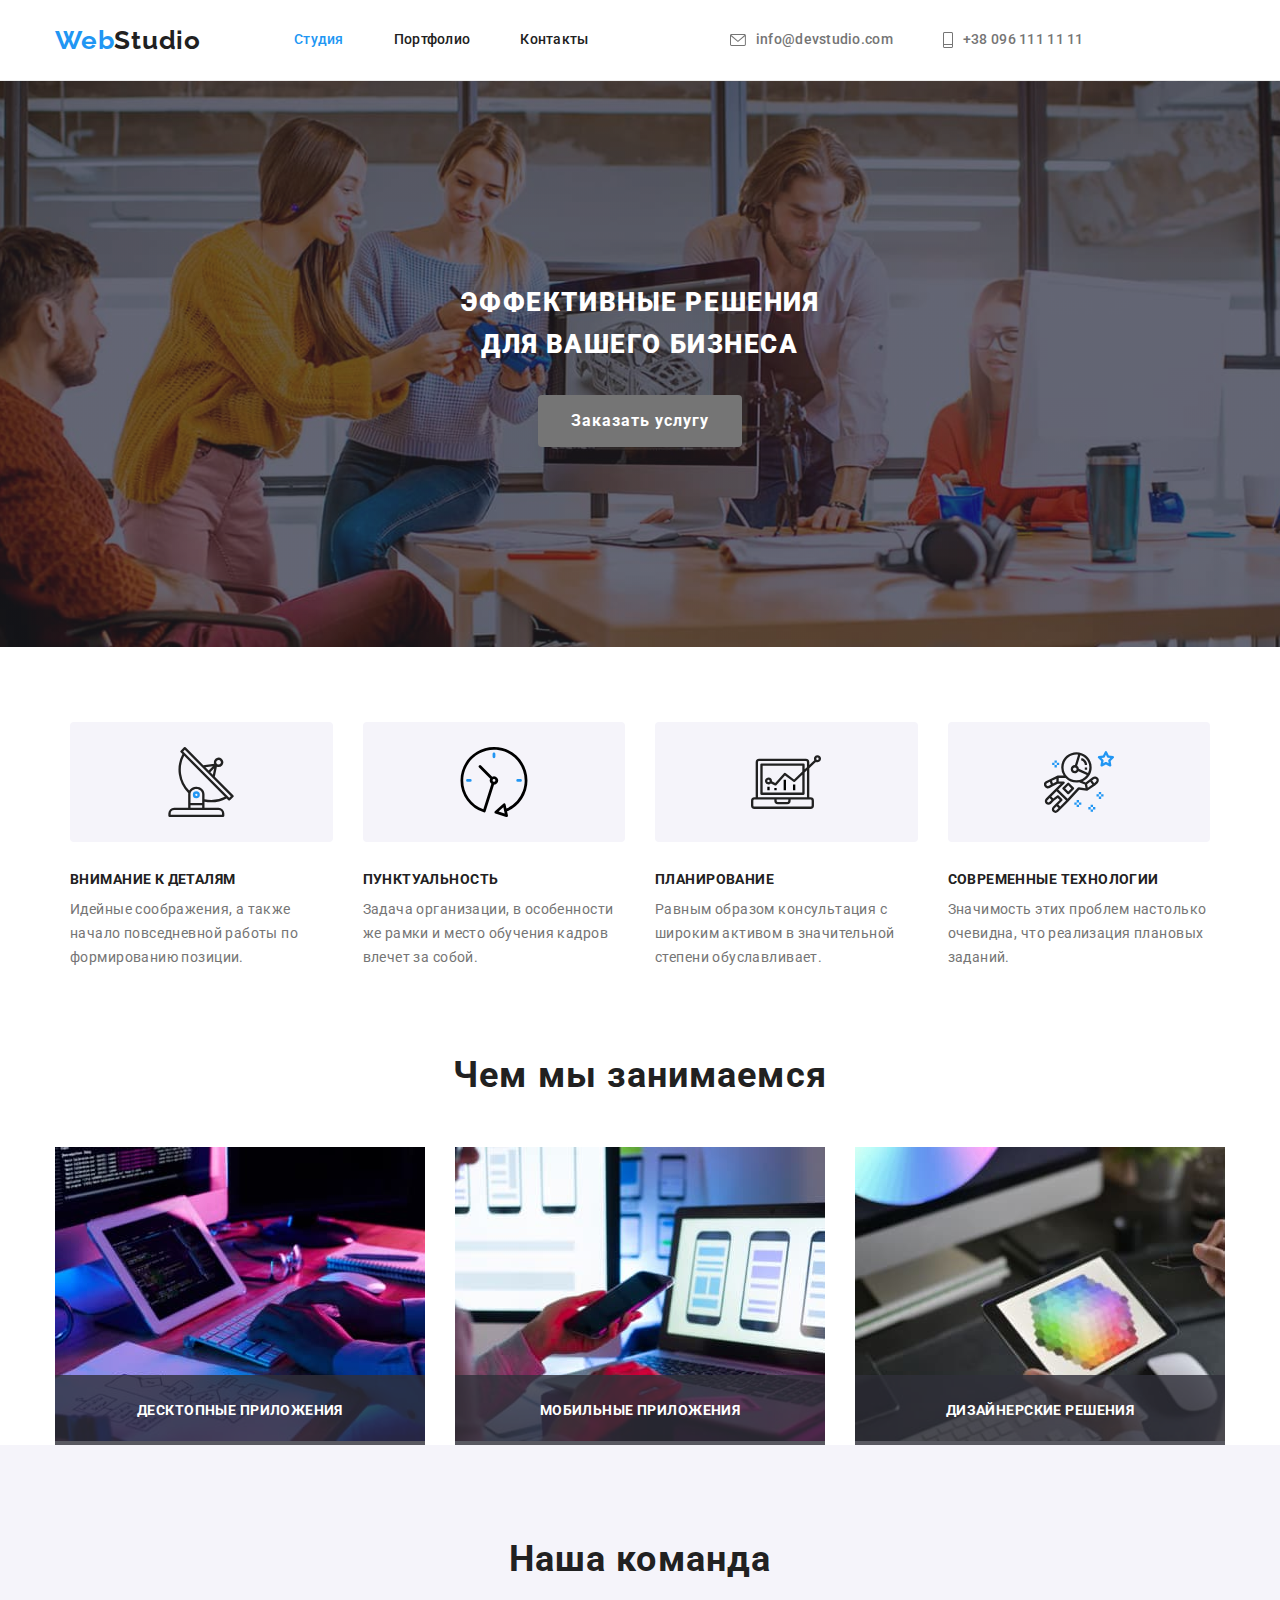
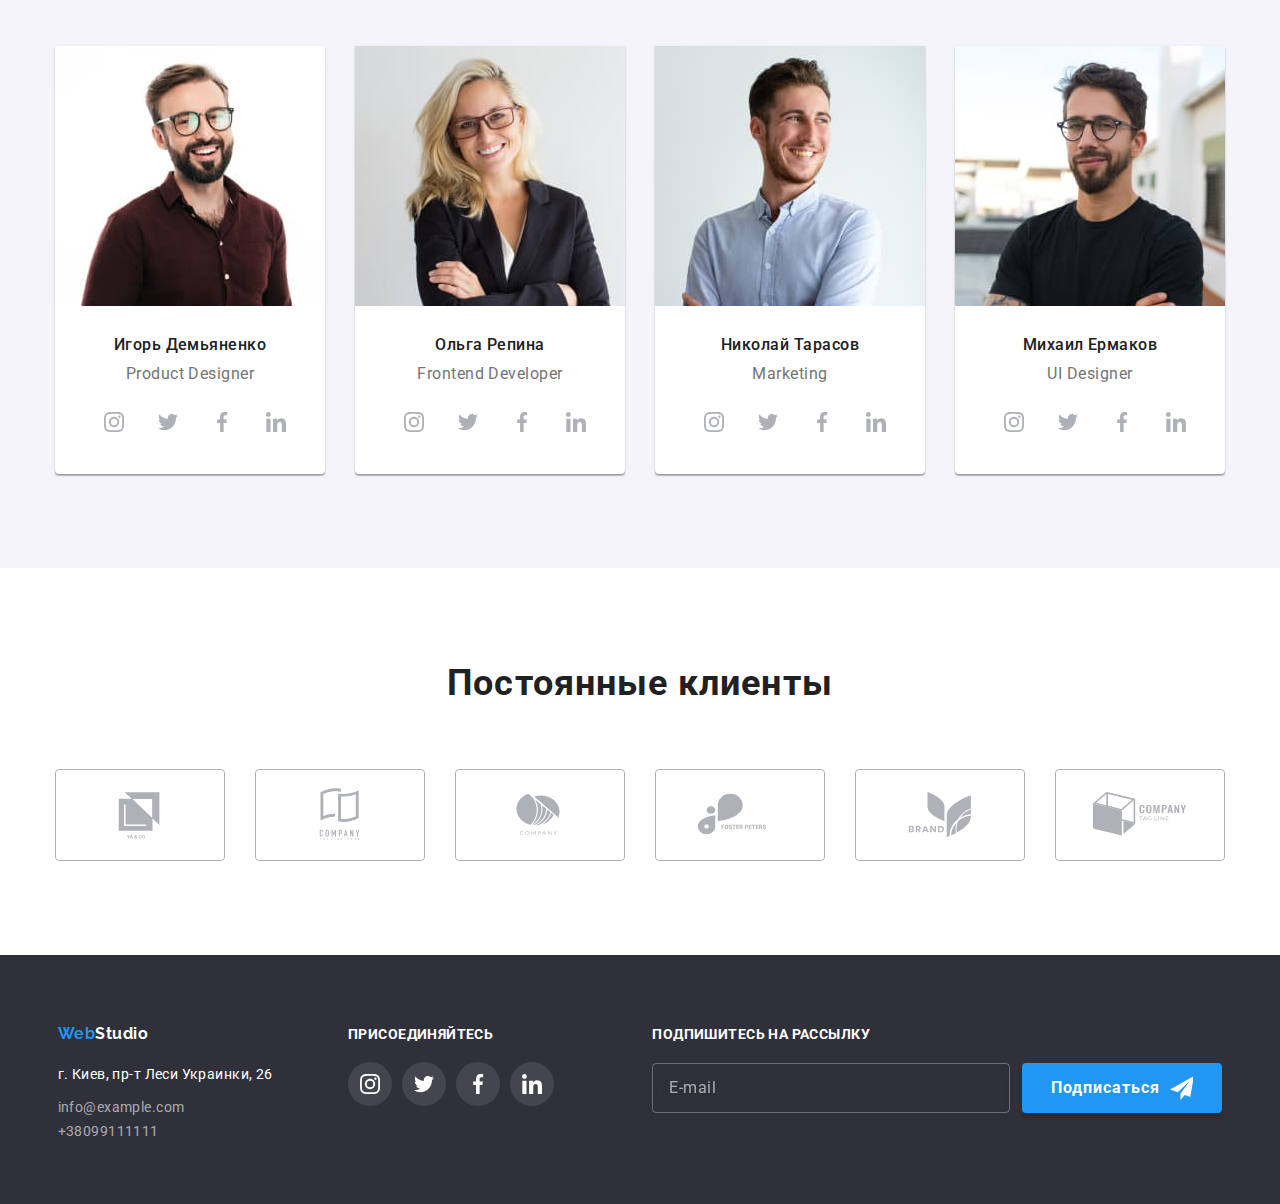
==== commit 3bcda418: "Mobile 2" ====
--- a/index.html
+++ b/index.html
@@ -50,17 +50,16 @@
 <button type="button" class="menu-open-btn">
     <svg width="24" height="16">
         <use class="icon-menu" href="./images/icons.svg#icon-burger"></use>
-
     </svg>
 </button>
+
 <div class="mob-menu is-hidden">
     <div class="mobmenu-container">
         <button type="button" class="close-open-btn">
-            <svg width="19" height="19">
+            <svg  width="30" height="30">
                 <use class="icon-cross" href="./images/icons.svg#icon-cross"></use>
             </svg>
         </button>
-
 
         <div class="mob-menu-top">
             <ul class="mob-menu-list">
@@ -156,7 +155,11 @@
         <h2 class="work__title">Чем мы занимаемся</h2>
     <ul class="work__list">
         <li>
-            <a href="" class="work__box"><img src="./images/comp.jpg" alt="Вводит с клавиатуры" width="370" height="294">
+            <a href="" class="work__box"><img 
+                srcset="./images/desktop/pc-desktop-1x-370-mino.jpg 1x,
+                    ./images/desktop/pc-desktop-2x-740-mino.jpg 2x"
+                src="./images/desktop/pc-desktop-1x-370-mino.jpg 1x" 
+                alt="Вводит с клавиатуры" width="370"/>
         <div class="work__tab">
             <p class="work__text">Десктопные приложения</p>
         </div>
@@ -164,7 +167,11 @@
         </li>
         
         <li>
-            <a href="" class="work__box"><img src="./images/mob.jpg" alt="Вводит с мобилки" width="370" height="294">
+            <a href="" class="work__box"><img 
+                srcset="./images/desktop/mob-desktop-1x-370-mino.jpg 1x,
+                    ./images/desktop/mob-desktop-2x-740-mino.jpg 2x"
+                src="./images/desktop/mob-desktop-1x-370-mino.jpg 1xg" 
+                alt="Вводит с мобилки" width="370"/>
             <div class="work__tab">
                 <p class="work__text">Мобильные приложения</p>
             </div>
@@ -172,7 +179,11 @@
         </li>
 
         <li>
-            <a href="" class="work__box"><img src="./images/planshet.jpg" alt="Вводит с планшета" width="370" height="294">
+            <a href="" class="work__box"><img 
+                srcset="./images/desktop/design-desktop-1x-370-mino.jpg 1x,
+                    ./images/desktop/design-desktop-2x-740-mino.jpg 2x"
+                src="./images/desktop/design-desktop-1x-370-mino.jpg 1x" 
+                alt="Вводит с планшета" width="370"/>
         <div class="work__tab">
             <p class="work__text">Дизайнерские решения</p>
         </div>
@@ -190,7 +201,24 @@
         
         <ul class="team__list">
             <li class="photo-boxes photo-boxes__item">
-                <img class="img" src="./images/photo1.jpg" alt="Фото Игоря Демьяненко" width="270" height="260">
+                <picture>
+                    <source
+                    srcset="./images/desktop/igor-desktop-1x-270-mino.jpg 1x,
+                    ./images/desktop/igor-desktop-2x-540-mino.jpg 2x" 
+                    media="(min-width: 1200px)"/>
+                    <source
+                    srcset="./images/tablet/igor-tablet-1x-354-mino.jpg 1x,
+                    ./images/tablet/igor-tablet-2x-708-mino.jpg 2x"
+                    media="(min-width: 768px)"/>
+                    <source 
+                    srcset="./images/mobile/igor-mobile-1x-450-mino.jpg 1x,
+                    ./images/mobile/igor-mobile-2x-900-mino.jpg 2x" 
+                    media="(min-width: 480px)"/>
+                <img class="img" 
+                src="./images/mobile/igor-mobile-1x-450-mino.jpg" 
+                alt="Фото Игоря Демьяненко" width="270">
+                </picture>
+
                 <div class="team-description">
                     <h3 class="name">Игорь Демьяненко</h3>
                     <p class="job-title">Product Designer</p>
@@ -231,7 +259,24 @@
             </li>
                     
             <li class="photo-boxes photo-boxes__item">
-                <img class="img" src="./images/photo2.jpg" alt="Фото Ольги Репиной" width="270" height="260">
+                <picture>
+                    <source 
+                    srcset="./images/desktop/olga-desktop-1x-270-mino.jpg 1x,
+                    ./images/desktop/olga-desktop-2x-540-mino.jpg 2x" 
+                    media="(min-width: 1200px)"/>
+                    <source 
+                    srcset="./images/tablet/olga-tablet-1x-354-mino.jpg 1x,
+                    ./images/tablet/olga-tablet-2x-708-mino.jpg 2x" 
+                    media="(min-width: 768px)"/>
+                    <source 
+                    srcset="./images/mobile/olga-mobile-1x-450-mino.jpg 1x,
+                    ./images/mobile/olga-mobile-2x-900-mino.jpg 2x" 
+                    media="(min-width: 480px)"/>
+                    <img class="img" 
+                    src="./images/mobile/olga-mobile-1x-450-mino.jpg" 
+                    alt="Фото Ольги Репиной" width="270"/>
+                </picture>
+                
             <div class="team-description">
                 <h3 class="name">Ольга Репина</h3>
                 <p class="job-title">Frontend Developer</p>
@@ -272,7 +317,24 @@
             </li>
             
             <li class="photo-boxes photo-boxes__item">
-                <img class="img" src="./images/photo3.jpg" alt="Фото Николая Тарасова" width="270" height="260">
+                <picture>
+                    <source 
+                    srcset="./images/desktop/mikola-desktop-1x-270-mino.jpg 1x,
+                    ./images/desktop/mikola-desktop-2x-540-mino.jpg 2x" 
+                    media="(min-width: 1200px)"/>
+                    <source 
+                    srcset="./images/tablet/mikola-tablet-1x-354-mino.jpg 1x,
+                    ./images/tablet/mikola-tablet-2x-708-mino.jpg 2x" 
+                    media="(min-width: 768px)"/>
+                    <source 
+                    srcset="./images/mobile/mikola-mobile-1x-450-mino.jpg 1x,
+                    ./images/mobile/mikola-mobile-2x-900-mino.jpg 2x" 
+                    media="(min-width: 480px)"/>
+                    <img class="img" 
+                    src="./images/mobile/mikola-mobile-1x-450-mino.jpg" 
+                    alt="Фото Николая Тарасова" width="270"/>
+                </picture>
+
             <div class="team-description">
                 <h3 class="name">Николай Тарасов</h3>
                 <p class="job-title">Marketing</p>
@@ -314,7 +376,23 @@
             </li>
             
             <li class="photo-boxes photo-boxes__item">
-                <img class="img" src="./images/photo4.jpg" alt="Фото Михаила Ермакова" width="270" height="260">
+                <picture>
+                    <source 
+                    srcset="./images/desktop/mikhail-desktop-1x-270-mino.jpg 1x,
+                    ./images/desktop/mikhail-desktop-2x-540-mino.jpg 2x" 
+                    media="(min-width: 1200px)"/>
+                    <source 
+                    srcset="./images/tablet/mikhail-tablet-1x-354-mino.jpg 1x,
+                    ./images/tablet/mikhail-tablet-2x-708-mino.jpg 2x" 
+                    media="(min-width: 768px)"/>
+                    <source 
+                    srcset="./images/mobile/mikhail-mobile-1x-450-mino.jpg 1x,
+                    ./images/mobile/mikhail-mobile-2x-900-mino.jpg 2x" 
+                    media="(min-width: 480px)"/>
+                    <img class="img" src="./images/mobile/mikhail-mobile-1x-450-mino.jpg" 
+                    alt="Фото Михаила Ермакова" width="270"/>
+                </picture>
+
                 <div class="team-description">
                     <h3 class="name">Михаил Ермаков</h3>
                     <p class="job-title">UI Designer</p>
@@ -420,8 +498,8 @@
 <!-- Футер -->
 <footer class="footer">
     <div class="container">
-        <div>
-            <a href="" class="header-logo details">Web<span class="footer-logo">Studio</span></a>
+        <div class="footer-wrapper">
+            <a href="" class="footer-logo details">Web<span class="footer-logospan">Studio</span></a>
             <address>
                 <ul class="dot">
                     <li class="footer-adress"><a class="foot-ad" href=""> г. Киев, пр-т Леси Украинки, 26 </a></li>
@@ -557,7 +635,7 @@
 </div>
 
 <script src="./js/modal.js"></script>
-
+<script src="./js/mobile-menu.js"></script>
 </body>
 </html>
 
--- a/css/main.min.css
+++ b/css/main.min.css
@@ -1 +1 @@
-body{background-color:#fff;color:#212121;font-family:"Roboto",sans-serif;margin:0}html{-webkit-box-sizing:border-box;box-sizing:border-box}p,h1,h2,h3,h4,h5,h6{margin:0}ul{margin:0;padding-left:0;list-style:none}button{cursor:pointer;border:1px solid rgba(0,0,0,0)}a{text-decoration:none;color:currentColor}.img{display:block;max-width:100%;height:auto;width:100%}.dot{list-style:none}.container{width:1200px;padding-left:15px;padding-right:15px;margin:0 auto}@media screen and (min-width: 480px){.container{max-width:480px}}@media screen and (min-width: 768px){.container{max-width:768px}}@media screen and (min-width: 1200px){.container{max-width:1200px}}.visually-hidden{position:absolute;white-space:nowrap;width:1px;height:1px;overflow:hidden;border:0;padding:0;clip:rect(0 0 0 0);-webkit-clip-path:inset(50%);clip-path:inset(50%);margin:-1px}.section{padding-top:94px;padding-bottom:94px}.header{border-bottom:1px solid #ececec}.header .container{display:-webkit-box;display:-ms-flexbox;display:flex;height:60px;-webkit-box-align:center;-ms-flex-align:center;align-items:center}@media screen and (min-width: 768px){.header .container{height:80px}}@media screen and (max-width: 1199px){.header .container{-webkit-box-pack:justify;-ms-flex-pack:justify;justify-content:space-between}}.header-nav{display:-webkit-box;display:-ms-flexbox;display:flex;-webkit-box-align:center;-ms-flex-align:center;align-items:center}.header-logo{color:#2196f3;font-family:"Raleway";font-weight:700;letter-spacing:.03em;text-decoration:none}@media screen and (min-width: 768px){.header-logo{margin-right:88px}}@media screen and (min-width: 1200px){.header-logo{margin-right:93px;font-size:26px;line-height:1.19}}.header-logo-studio{color:#212121}.menu{display:none}@media screen and (min-width: 768px){.menu{display:-webkit-box;display:-ms-flexbox;display:flex;-webkit-box-align:center;-ms-flex-align:center;align-items:center;-ms-flex-pack:distribute;justify-content:space-around}}.menu-item{margin-right:50px}.menu-item:nth-child(3n){margin-right:0}.header-studio{-webkit-transition-property:color;transition-property:color;-webkit-transition-duration:250ms;transition-duration:250ms;-webkit-transition-timing-function:cubic-bezier(0.4, 0, 0.2, 1);transition-timing-function:cubic-bezier(0.4, 0, 0.2, 1);display:block;font-weight:500;font-size:14px;line-height:1.14;letter-spacing:.02em;color:#212121;text-decoration:none;padding-top:32px;padding-bottom:32px}.header-studio:active,.header-studio:hover,.header-studio:focus{color:#2196f3}.current{position:relative;color:#2196f3}.header-portfolio-contacts .current{color:#2196f3}.current::after{content:"";position:absolute;bottom:0;display:block;width:100%;height:4px;border-radius:2px;background-color:#2196f3;opacity:0}.current:hover::after,.current:focus::after,.current:active::after{opacity:1}.header-portfolio-contacts{-webkit-transition-property:color;transition-property:color;-webkit-transition-duration:250ms;transition-duration:250ms;-webkit-transition-timing-function:cubic-bezier(0.4, 0, 0.2, 1);transition-timing-function:cubic-bezier(0.4, 0, 0.2, 1);display:block;font-weight:500;font-size:14px;line-height:1.14;letter-spacing:.02em;color:#212121;text-decoration:none;padding-top:32px;padding-bottom:32px}.header-portfolio-contacts:hover,.header-portfolio-contacts:focus,.header-portfolio-contacts:active{color:#2196f3}.contact-list{display:none;-webkit-box-align:center;-ms-flex-align:center;align-items:center}@media screen and (min-width: 768px){.contact-list{display:block;margin-left:auto}}@media screen and (min-width: 1200px){.contact-list{display:-webkit-box;display:-ms-flexbox;display:flex;vertical-align:middle;padding-top:32px;padding-bottom:32px;margin:auto}}.contacts-link{-webkit-transition-property:color;transition-property:color;-webkit-transition-duration:250ms;transition-duration:250ms;-webkit-transition-timing-function:cubic-bezier(0.4, 0, 0.2, 1);transition-timing-function:cubic-bezier(0.4, 0, 0.2, 1);font-weight:500;font-size:14px;line-height:1.14;letter-spacing:.02em;color:#757575;display:-webkit-box;display:-ms-flexbox;display:flex;-webkit-box-align:center;-ms-flex-align:center;align-items:center}.contacts-link:hover,.contacts-link:focus{color:#2196f3}.header-email:not(:last-child){margin-bottom:10px}@media screen and (min-width: 1200px){.header-email:not(:last-child){margin-bottom:0;margin-right:50px}}.header-post-icon,.header-tel-icon{-ms-flex-item-align:center;align-self:center;margin-right:10px;fill:currentColor}.header-post-icon:hover,.header-post-icon:focus,.header-tel-icon:hover,.header-tel-icon:focus{color:#2196f3}.header-post-icon:hover,.header-tel-icon:hover{color:#2196f3}.hero-section{text-align:center;-webkit-box-align:center;-ms-flex-align:center;align-items:center;background-color:#2f303a;max-width:1600px;margin-left:auto;margin-right:auto;background:-webkit-gradient(linear, left top, left bottom, from(rgba(47, 48, 58, 0.4)), to(rgba(47, 48, 58, 0.4))),url(../images/mobile/hero-mobile-1x-480-mino.jpg);background:linear-gradient(rgba(47, 48, 58, 0.4), rgba(47, 48, 58, 0.4)),url(../images/mobile/hero-mobile-1x-480-mino.jpg);background-size:cover;background-position:center}@media screen and (min-width: 768px){.hero-section{max-width:768px;max-height:400px}}@media screen and (min-width: 1200px){.hero-section{max-width:1600px;max-height:600px;padding:200px 0}}@media(min-device-pixel-ratio: 2),(-webkit-min-device-pixel-ratio: 2),(min-resolution: 192dpi),(min-resolution: 2dppx){.hero-section{background-image:-webkit-gradient(linear, left top, right top, from(rgba(47, 48, 58, 0.4)), to(rgba(47, 48, 58, 0.4))),url(../images/mobile/hero-mobile-2x-960-mino.jpg);background-image:linear-gradient(to right, rgba(47, 48, 58, 0.4), rgba(47, 48, 58, 0.4)),url(../images/mobile/hero-mobile-2x-960-mino.jpg)}}@media screen and (min-width: 768px){.hero-section{background-image:-webkit-gradient(linear, left top, right top, from(rgba(47, 48, 58, 0.4)), to(rgba(47, 48, 58, 0.4))),url(../images/tablet/hero-tablet-1x-768-mino.jpg);background-image:linear-gradient(to right, rgba(47, 48, 58, 0.4), rgba(47, 48, 58, 0.4)),url(../images/tablet/hero-tablet-1x-768-mino.jpg)}}@media(min-device-pixel-ratio: 2),(-webkit-min-device-pixel-ratio: 2),(min-resolution: 192dpi),(min-resolution: 2dppx){.hero-section{background-image:-webkit-gradient(linear, left top, right top, from(rgba(47, 48, 58, 0.4)), to(rgba(47, 48, 58, 0.4))),url(../images/tablet/hero-tablet-2x-1536-mino.jpg);background-image:linear-gradient(to right, rgba(47, 48, 58, 0.4), rgba(47, 48, 58, 0.4)),url(../images/tablet/hero-tablet-2x-1536-mino.jpg)}}@media screen and (min-width: 1200px){.hero-section{background-image:-webkit-gradient(linear, left top, right top, from(rgba(47, 48, 58, 0.4)), to(rgba(47, 48, 58, 0.4))),url(../images/desktop/hero-desktop-1x-1600-mino.jpg);background-image:linear-gradient(to right, rgba(47, 48, 58, 0.4), rgba(47, 48, 58, 0.4)),url(../images/desktop/hero-desktop-1x-1600-mino.jpg)}}@media(min-device-pixel-ratio: 2),(-webkit-min-device-pixel-ratio: 2),(min-resolution: 192dpi),(min-resolution: 2dppx){.hero-section{background-image:-webkit-gradient(linear, left top, right top, from(rgba(47, 48, 58, 0.4)), to(rgba(47, 48, 58, 0.4))),url(../images/desktop/hero-desktop-2x-3200-mino.jpg);background-image:linear-gradient(to right, rgba(47, 48, 58, 0.4), rgba(47, 48, 58, 0.4)),url(../images/desktop/hero-desktop-2x-3200-mino.jpg)}}.hero-title{margin-top:0;margin-bottom:30px;color:#fff;font-weight:900;font-size:26px;line-height:1.62;letter-spacing:.06em;text-transform:uppercase}.button-hero{border-radius:4px;padding:10px 32px;min-width:200px;color:#fff;background-color:#757575;font-family:Roboto;font-weight:700;font-size:16px;line-height:1.88;-webkit-box-align:center;-ms-flex-align:center;align-items:center;letter-spacing:.06em;cursor:pointer;-webkit-transition:background-color 250ms cubic-bezier(0.4, 0, 0.2, 1);transition:background-color 250ms cubic-bezier(0.4, 0, 0.2, 1)}.button-hero:hover,.button-hero:focus,.button-hero:active{background-color:#2196f3;color:#fff}.benefits{padding:60px 0}.benefit-item{max-width:450px;margin:0 0 30px 0}@media screen and (max-width: 767px){.benefit-item:last-child{margin:0}}@media screen and (min-width: 768px){.benefit-item{margin:15px;width:calc((100% - 60px)/2)}}@media screen and (min-width: 1200px){.benefit-item{width:calc((100% - 120px)/4)}}.benefit__wrapper{display:-webkit-box;display:-ms-flexbox;display:flex;-webkit-box-pack:center;-ms-flex-pack:center;justify-content:center;-webkit-box-align:center;-ms-flex-align:center;align-items:center;margin-bottom:30px;height:120px;border-radius:4px;background-color:#f5f4fa}.benefits__title{display:-webkit-box;display:-ms-flexbox;display:flex;-ms-flex-wrap:wrap;flex-wrap:wrap;margin-top:0;margin-bottom:10px;color:#212121;font-weight:700;font-size:14px;line-height:1.14;letter-spacing:.03em;text-transform:uppercase}.benefits__text{font-weight:400;font-size:14px;line-height:1.71;letter-spacing:.03em;color:#757575;text-transform:none}@media screen and (max-width: 1199px){.work{display:none}}.work__list{display:-webkit-box;display:-ms-flexbox;display:flex;-webkit-box-pack:justify;-ms-flex-pack:justify;justify-content:space-between}.work__title{margin-bottom:50px;font-weight:700;font-size:36px;line-height:1.16;text-align:center;letter-spacing:.03em;color:#212121}.work__box{position:relative}.work__tab{position:absolute;left:0;bottom:0;width:100%;background:rgba(47,48,58,.8)}.work__text{display:-webkit-box;display:-ms-flexbox;display:flex;-webkit-box-pack:center;-ms-flex-pack:center;justify-content:center;-webkit-box-align:center;-ms-flex-align:center;align-items:center;height:70px;width:100%;font-family:"Roboto";font-weight:700;font-size:14px;line-height:16px;text-align:center;letter-spacing:.03em;text-transform:uppercase;color:#fff}.team{background:#f5f4fa}.team__title{margin-bottom:50px;font-weight:700;font-size:36px;line-height:1.16;text-align:center;letter-spacing:.03em;color:#212121}.team__list{margin-right:-30px}.photo-boxes{background:#fff;-webkit-box-shadow:0px 1px 3px rgba(0,0,0,.12),0px 1px 1px rgba(0,0,0,.14),0px 2px 1px rgba(0,0,0,.2);box-shadow:0px 1px 3px rgba(0,0,0,.12),0px 1px 1px rgba(0,0,0,.14),0px 2px 1px rgba(0,0,0,.2);border-radius:0px 0px 4px 4px;margin-right:30px}.team-description{padding:30px 5px}.name{font-weight:500;font-size:16px;line-height:1.18;letter-spacing:.03em;text-align:center;margin-bottom:10px;color:#212121}.job-title{font-weight:400;font-size:16px;line-height:1.18;letter-spacing:.03em;text-align:center;margin-bottom:16px;color:#757575}.team-soc-list{display:-webkit-box;display:-ms-flexbox;display:flex;-webkit-box-pack:center;-ms-flex-pack:center;justify-content:center}.team-soc-item{width:44px;height:44px;margin-left:10px}.team-soc-link{-webkit-transition-property:color,background-color;transition-property:color,background-color;-webkit-transition-duration:250ms;transition-duration:250ms;-webkit-transition-timing-function:cubic-bezier(0.4, 0, 0.2, 1);transition-timing-function:cubic-bezier(0.4, 0, 0.2, 1);display:-webkit-box;display:-ms-flexbox;display:flex;-webkit-box-align:center;-ms-flex-align:center;align-items:center;-webkit-box-pack:center;-ms-flex-pack:center;justify-content:center;width:100%;height:100%;border-radius:50%;color:#afb1b8}.team-soc-link:hover,.team-soc-link:focus{background-color:#2196f3;color:#fff}.team-soc-icon{fill:currentColor}.clients-title{margin-top:0;margin-bottom:50px;font-weight:700;font-size:36px;line-height:1.17;text-align:center;letter-spacing:.03em;color:#212121}.clients-list{-webkit-box-pack:center;-ms-flex-pack:center;justify-content:center}.clients-item{width:170px;height:92px;margin-left:30px}.clients-item:first-child{margin-left:0}.clients-link{-webkit-transition-property:color,border;transition-property:color,border;-webkit-transition-duration:250ms;transition-duration:250ms;-webkit-transition-timing-function:cubic-bezier(0.4, 0, 0.2, 1);transition-timing-function:cubic-bezier(0.4, 0, 0.2, 1);display:-webkit-box;display:-ms-flexbox;display:flex;-ms-flex-line-pack:center;align-content:center;-webkit-box-pack:center;-ms-flex-pack:center;justify-content:center;-ms-flex-wrap:wrap;flex-wrap:wrap;width:100%;height:100%;border:1px solid #afb1b8;border-radius:4px;color:#afb1b8}.clients-link:hover,.clients-link:focus{color:#2196f3;border-color:#2196f3}.clients-icon{fill:currentColor}.footer{background:#2f303a;padding-top:60px;padding-bottom:60px}.footer .container{display:-webkit-box;display:-ms-flexbox;display:flex}.footer-logo{color:#fff}.details{margin-bottom:20px;display:inline-block}.footer-adress{margin-bottom:9px}.foot-ad{-webkit-transition-property:color;transition-property:color;-webkit-transition-duration:250ms;transition-duration:250ms;-webkit-transition-timing-function:cubic-bezier(0.4, 0, 0.2, 1);transition-timing-function:cubic-bezier(0.4, 0, 0.2, 1);font-family:"Roboto";font-style:normal;font-weight:400;font-size:14px;line-height:1.7;letter-spacing:.03em;color:#fff;text-decoration:none}.foot-ad:hover,.foot-ad:focus{color:#2196f3}.contacts{-webkit-box-pack:end;-ms-flex-pack:end;justify-content:flex-end}.footer-contacts{margin-bottom:9px}.foot-cont{-webkit-transition-property:color;transition-property:color;-webkit-transition-duration:250ms;transition-duration:250ms;-webkit-transition-timing-function:cubic-bezier(0.4, 0, 0.2, 1);transition-timing-function:cubic-bezier(0.4, 0, 0.2, 1);font-family:"Roboto";font-style:normal;font-weight:400;font-size:14px;line-height:1.7;letter-spacing:.03em;color:rgba(255,255,255,.6);text-decoration:none}.foot-cont:hover,.foot-cont:focus{color:#2196f3}.footer-contacts:nth-child(3n){margin-bottom:0}.footer-soc{margin-right:auto;padding-top:12px;margin-left:70px}.footer-soc-list{display:-webkit-box;display:-ms-flexbox;display:flex}.footer-soc-title{margin-top:0;margin-bottom:20px;display:block;font-size:14px;line-height:16px;letter-spacing:.03em;text-transform:uppercase;color:#fff}.footer-soc-item{width:44px;height:44px;margin-left:10px}.footer-soc-item:nth-child(1){margin-left:0}.footer-item:not(:last-child){margin-bottom:9px}.footer-soc-link{-webkit-transition-property:color,background-color;transition-property:color,background-color;-webkit-transition-duration:250ms;transition-duration:250ms;-webkit-transition-timing-function:cubic-bezier(0.4, 0, 0.2, 1);transition-timing-function:cubic-bezier(0.4, 0, 0.2, 1);display:-webkit-box;display:-ms-flexbox;display:flex;-webkit-box-align:center;-ms-flex-align:center;align-items:center;-webkit-box-pack:center;-ms-flex-pack:center;justify-content:center;width:44px;height:44px;border-radius:50%;color:#fff;background-image:radial-gradient(rgba(255, 255, 255, 0.1), rgba(255, 255, 255, 0.1))}.footer-soc-link:hover,.footer-soc-link:focus{background-color:#2196f3}.footer-soc-icon{fill:currentColor}.footer-mailing-list{margin-left:93px}.mailing-text{margin-bottom:20px;padding-top:12px;font-weight:700;font-size:14px;line-height:1.14;letter-spacing:.03em;text-transform:uppercase;color:#fff}.mailing-form{display:-webkit-box;display:-ms-flexbox;display:flex;-webkit-box-align:center;-ms-flex-align:center;align-items:center}.mailing-input{margin-right:12px;padding-left:16px;min-width:358px;height:50px;color:rgba(255,255,255,.6);background-color:rgba(0,0,0,0);border:1px solid rgba(255,255,255,.3);-webkit-filter:drop-shadow(0px 4px 4px rgba(0, 0, 0, 0.15));filter:drop-shadow(0px 4px 4px rgba(0, 0, 0, 0.15));border-radius:4px}.mailing-input::-webkit-input-placeholder{font-size:16px;line-height:1.25;letter-spacing:.03em;color:rgba(255,255,255,.6)}.mailing-input::-moz-placeholder{font-size:16px;line-height:1.25;letter-spacing:.03em;color:rgba(255,255,255,.6)}.mailing-input:-ms-input-placeholder{font-size:16px;line-height:1.25;letter-spacing:.03em;color:rgba(255,255,255,.6)}.mailing-input::-ms-input-placeholder{font-size:16px;line-height:1.25;letter-spacing:.03em;color:rgba(255,255,255,.6)}.mailing-input::placeholder{font-size:16px;line-height:1.25;letter-spacing:.03em;color:rgba(255,255,255,.6)}.mailing-button{display:-webkit-box;display:-ms-flexbox;display:flex;-webkit-box-align:center;-ms-flex-align:center;align-items:center;width:200px;padding:10px 29px;font-weight:700;font-size:16px;line-height:30px;letter-spacing:.06em;color:#fff;background-color:#2196f3;-webkit-box-shadow:0px 4px 4px rgba(0,0,0,.15);box-shadow:0px 4px 4px rgba(0,0,0,.15);border-radius:4px;border:none;cursor:pointer}.telegram-icon{margin-left:10px;fill:#fff}.backdrop{position:fixed;top:0;left:0;width:100%;height:100%;background-color:rgba(0,0,0,.2);-webkit-transition-property:opacity,visibility;transition-property:opacity,visibility;-webkit-transition-duration:250ms;transition-duration:250ms;-webkit-transition-timing-function:cubic-bezier(0.4, 0, 0.2, 1);transition-timing-function:cubic-bezier(0.4, 0, 0.2, 1)}.backdrop.is-hidden{visibility:hidden;opacity:0;pointer-events:none}.modal{position:absolute;top:50%;left:50%;-webkit-transform:translate(-50%, -50%);transform:translate(-50%, -50%);margin:0;width:528px;max-height:581px;background-color:#fff;-webkit-box-shadow:0px 1px 3px rgba(0,0,0,.12),0px 1px 1px rgba(0,0,0,.14),0px 2px 1px rgba(0,0,0,.2);box-shadow:0px 1px 3px rgba(0,0,0,.12),0px 1px 1px rgba(0,0,0,.14),0px 2px 1px rgba(0,0,0,.2);border-radius:4px}.modal-inner{display:block;width:100%;margin:0;padding:40px 39px 40px 41px}.close-button{position:absolute;top:8px;right:8px;width:30px;height:30px;margin:0;padding:6px 7px 6px 6px;-webkit-box-pack:center;-ms-flex-pack:center;justify-content:center;-webkit-box-align:center;-ms-flex-align:center;align-items:center;border-radius:50%;border:1px solid rgba(0,0,0,.1);background-color:#fff;cursor:pointer}.modal-icon{-webkit-transition-property:fill;transition-property:fill;-webkit-transition-duration:250ms;transition-duration:250ms;-webkit-transition-timing-function:cubic-bezier(0.4, 0, 0.2, 1);transition-timing-function:cubic-bezier(0.4, 0, 0.2, 1)}.close-button:hover .modal-icon{fill:#2196f3}.modal-title{display:block;max-width:448px;margin-bottom:12px;margin-right:0;font-size:20px;line-height:1.15;-webkit-box-pack:center;-ms-flex-pack:center;justify-content:center;text-align:center;letter-spacing:.03em;color:#212121}.form-field{display:block;-webkit-box-align:center;-ms-flex-align:center;align-items:center;margin:0;margin-bottom:10px;align-items:center}.form-field-label{display:block;margin-bottom:4px;font-size:12px;line-height:1.17;letter-spacing:.01em}.form-field-input{width:100%;height:40px;font-family:inherit;border:1px solid rgba(33,33,33,.2);border-radius:4px;padding:12px 12px 12px 42px;cursor:pointer;-webkit-transition:-webkit-transform 250ms cubic-bezier(0.4, 0, 0.2, 1);transition:-webkit-transform 250ms cubic-bezier(0.4, 0, 0.2, 1);transition:transform 250ms cubic-bezier(0.4, 0, 0.2, 1);transition:transform 250ms cubic-bezier(0.4, 0, 0.2, 1), -webkit-transform 250ms cubic-bezier(0.4, 0, 0.2, 1)}.form-field-inner{position:relative;margin-bottom:10px}.form-field-icon{position:absolute;left:12px;top:50%;width:16px;height:16px;-webkit-transform:translateY(-50%);transform:translateY(-50%);-webkit-transition:-webkit-transform 250ms cubic-bezier(0.4, 0, 0.2, 1);transition:-webkit-transform 250ms cubic-bezier(0.4, 0, 0.2, 1);transition:transform 250ms cubic-bezier(0.4, 0, 0.2, 1);transition:transform 250ms cubic-bezier(0.4, 0, 0.2, 1), -webkit-transform 250ms cubic-bezier(0.4, 0, 0.2, 1)}.form-field-input:focus~.form-field-icon{fill:#2196f3}.form-field-comment{margin-top:0;margin-bottom:20px}.form-field-textarea{width:100%;height:120px;padding:12px 16px;border:1px solid rgba(33,33,33,.2);border-radius:4px;resize:none}.form-field-textarea:focus{outline:none;border-color:#2196f3}.form-field-textarea::-webkit-input-placeholder{font-weight:400;font-size:14px;line-height:1.14;letter-spacing:.01em;color:rgba(117,117,117,.5)}.form-field-textarea::-moz-placeholder{font-weight:400;font-size:14px;line-height:1.14;letter-spacing:.01em;color:rgba(117,117,117,.5)}.form-field-textarea:-ms-input-placeholder{font-weight:400;font-size:14px;line-height:1.14;letter-spacing:.01em;color:rgba(117,117,117,.5)}.form-field-textarea::-ms-input-placeholder{font-weight:400;font-size:14px;line-height:1.14;letter-spacing:.01em;color:rgba(117,117,117,.5)}.form-field-textarea::placeholder{font-weight:400;font-size:14px;line-height:1.14;letter-spacing:.01em;color:rgba(117,117,117,.5)}.form-field-condition{margin-bottom:30px}.terms-condition-input{margin-right:8px}.terms-condition-text{color:#2196f3;text-decoration:underline}.form-field-button{-webkit-transform:translateX(57%);transform:translateX(57%);padding:10px 56px;color:#fff;background-color:#2196f3;font-weight:700;font-size:16px;line-height:1.89;letter-spacing:.06em;-webkit-box-shadow:0px 4px 4px rgba(0,0,0,.15);box-shadow:0px 4px 4px rgba(0,0,0,.15);border:none;border-radius:4px;cursor:pointer}.checkbox{display:-webkit-box;display:-ms-flexbox;display:flex;-webkit-box-align:center;-ms-flex-align:center;align-items:center;margin-bottom:30px}.terms-condition-input{-webkit-appearance:none;-moz-appearance:none;appearance:none}.terms-condition-input:checked+.checkbox-icon{background-color:#2196f3;border:none;display:block}.checkbox-control{display:-webkit-box;display:-ms-flexbox;display:flex;-webkit-box-pack:center;-ms-flex-pack:center;justify-content:center;-webkit-box-align:center;-ms-flex-align:center;align-items:center;-ms-flex-negative:0;flex-shrink:0;width:15px;height:15px;margin-left:13px;margin-right:7px;border-radius:2px;border:1px solid #212121}.checkbox-icon{-ms-flex-negative:0;flex-shrink:0;display:none;width:16px;height:15px;border-radius:2px}.terms-condition-label{display:-webkit-box;display:-ms-flexbox;display:flex;-webkit-box-orient:horizontal;-webkit-box-direction:reverse;-ms-flex-direction:row-reverse;flex-direction:row-reverse;margin:0;font-size:14px;line-height:1.71px;letter-spacing:.03em;-webkit-box-align:center;-ms-flex-align:center;align-items:center;-webkit-box-pack:center;-ms-flex-pack:center;justify-content:center}.terms-condition-label a{color:#2196f3;border-bottom:1px solid #2196f3}.btn{display:-webkit-box;display:-ms-flexbox;display:flex;-ms-flex-wrap:wrap;flex-wrap:wrap;margin-bottom:50px;-webkit-box-pack:center;-ms-flex-pack:center;justify-content:center}.item-button{-webkit-box-align:center;-ms-flex-align:center;align-items:center;background-color:#f5f4fa}.item-button+.item-button{margin-left:8px}.btn .color{margin-top:0;display:inline-block;border-radius:4px;min-width:73px;padding:6px 22px;text-align:center;border:1px solid;background-color:#212121;color:#212121;background-color:#f5f4fa;font-family:inherit;font-size:16px;font-weight:500;line-height:1.63;cursor:pointer;border:none;-webkit-transition:color 250ms cubic-bezier(0.4, 0, 0.2, 1),background-color 250ms cubic-bezier(0.4, 0, 0.2, 1),-webkit-box-shadow 250ms cubic-bezier(0.4, 0, 0.2, 1);transition:color 250ms cubic-bezier(0.4, 0, 0.2, 1),background-color 250ms cubic-bezier(0.4, 0, 0.2, 1),-webkit-box-shadow 250ms cubic-bezier(0.4, 0, 0.2, 1);transition:color 250ms cubic-bezier(0.4, 0, 0.2, 1),background-color 250ms cubic-bezier(0.4, 0, 0.2, 1),box-shadow 250ms cubic-bezier(0.4, 0, 0.2, 1);transition:color 250ms cubic-bezier(0.4, 0, 0.2, 1),background-color 250ms cubic-bezier(0.4, 0, 0.2, 1),box-shadow 250ms cubic-bezier(0.4, 0, 0.2, 1),-webkit-box-shadow 250ms cubic-bezier(0.4, 0, 0.2, 1)}.btn .color:hover,.btn .color:focus{color:#fff;background-color:#2196f3}.cards{background-color:#fff}.color:hover,.color:focus{-webkit-box-shadow:0px 2px 1px 0px rgba(0,0,0,.2),0px 1px 1px 0px rgba(0,0,0,.14),0px 1px 3px 0px rgba(0,0,0,.12);box-shadow:0px 2px 1px 0px rgba(0,0,0,.2),0px 1px 1px 0px rgba(0,0,0,.14),0px 1px 3px 0px rgba(0,0,0,.12)}.card{display:-webkit-box;display:-ms-flexbox;display:flex;-ms-flex-wrap:wrap;flex-wrap:wrap;width:calc 513.3333333333px;-webkit-box-pack:center;-ms-flex-pack:center;justify-content:center}.flex-element{position:relative;margin-right:30px;margin-bottom:30px}.flex-element:nth-child(3n){margin-right:0px}.flex-element:nth-last-child(-n+3){margin-bottom:0px}.element-decor{-webkit-transition:-webkit-box-shadow 250ms cubic-bezier(0.4, 0, 0.2, 1);transition:-webkit-box-shadow 250ms cubic-bezier(0.4, 0, 0.2, 1);transition:box-shadow 250ms cubic-bezier(0.4, 0, 0.2, 1);transition:box-shadow 250ms cubic-bezier(0.4, 0, 0.2, 1), -webkit-box-shadow 250ms cubic-bezier(0.4, 0, 0.2, 1)}.element-decor:hover{-webkit-box-shadow:1px 4px 6px 0px rgba(0,0,0,.16),0px 4px 4px 0px rgba(0,0,0,.06),0px 1px 1px 0px rgba(0,0,0,.12);box-shadow:1px 4px 6px 0px rgba(0,0,0,.16),0px 4px 4px 0px rgba(0,0,0,.06),0px 1px 1px 0px rgba(0,0,0,.12)}.card-photo{overflow:hidden;margin-top:0}.block{padding:20px 24px;border:1px solid #eee;border-top:0}.card-title{margin-top:0;margin-bottom:4px;color:#212121;font-weight:700;font-size:18px;line-height:2;letter-spacing:.06em}.card-text{margin-top:0;margin-bottom:0;color:#757575;font-size:16px;line-height:1.88}.overlay-card{position:relative;overflow:hidden}.overlay-text{position:absolute;top:0;left:0;height:294px;padding:63px 24px;-webkit-box-pack:left;-ms-flex-pack:left;justify-content:left;font-size:18px;line-height:1.56;letter-spacing:.03em;color:#fff;background-color:#2196f3;-webkit-transform:translateY(100%);transform:translateY(100%);-webkit-transition:-webkit-transform 250ms cubic-bezier(0.4, 0, 0.2, 1);transition:-webkit-transform 250ms cubic-bezier(0.4, 0, 0.2, 1);transition:transform 250ms cubic-bezier(0.4, 0, 0.2, 1);transition:transform 250ms cubic-bezier(0.4, 0, 0.2, 1), -webkit-transform 250ms cubic-bezier(0.4, 0, 0.2, 1)}.flex-element:hover .overlay-text{-webkit-transform:translateY(0);transform:translateY(0)}.menu-open-btn{margin-left:auto;margin-top:10px;margin-bottom:10px;padding:0;width:40px;height:40px;border:0;background-color:rgba(0,0,0,0)}.menu-open-btn:hover,.menu-open-btn:focus{fill:#2196f3}.menu-open-btn{-webkit-transition-property:fill;transition-property:fill;-webkit-transition-duration:250ms;transition-duration:250ms;-webkit-transition-timing-function:cubic-bezier(0.4, 0, 0.2, 1);transition-timing-function:cubic-bezier(0.4, 0, 0.2, 1)}@media screen and (min-width: 768px){.menu-open-btn{display:none}}.close-open-btn{position:absolute;top:10px;right:15px;width:40px;height:40px;border:0;background-color:rgba(0,0,0,0)}.close-open-btn:hover,.close-open-btn:focus{fill:#2196f3}.mob-menu{display:-webkit-box;display:-ms-flexbox;display:flex;-webkit-box-orient:vertical;-webkit-box-direction:normal;-ms-flex-direction:column;flex-direction:column;-webkit-box-pack:justify;-ms-flex-pack:justify;justify-content:space-between;position:fixed;top:0;left:0;padding-top:48px;padding-bottom:48px;width:100vw;height:100vh;background-color:#fff;overflow-y:scroll}@media screen and (min-width: 768px){.mob-menu{display:none}}.mobmenu-container{display:-webkit-box;display:-ms-flexbox;display:flex;-webkit-box-orient:vertical;-webkit-box-direction:normal;-ms-flex-direction:column;flex-direction:column;-webkit-box-pack:justify;-ms-flex-pack:justify;justify-content:space-between;width:100%;height:100%;margin-left:auto;margin-right:auto;overflow:auto}@media screen and (min-width: 480px){.mobmenu-container{max-width:480px}}.mob-menu-list{margin-left:40px;margin-right:40px}.mob-menu-item:not(:last-child){margin-bottom:32px}.mob-menu-link{display:block;font-weight:500;font-size:40px;line-height:1.17;letter-spacing:.02em;color:#212121}.mob-menu-link:hover,.mob-menu-link:focus{color:#2196f3}.mob-menu-link.active{color:#2196f3}.mob-contacts-list{margin-left:40px}.mob-tel{font-weight:500;font-size:34px;line-height:1.17;letter-spacing:.02em;color:#2196f3}.mob-post{font-weight:500;font-size:24px;line-height:1.16;letter-spacing:.02em;color:#757575}.mob-contacts-item:not(:last-child){margin-bottom:32px}.menu-soc-item:not(:first-child){margin-left:10px}.menu-soc-item:not(:last-child)::after{content:"";width:22px;border:1px solid rgba(33,33,33,.2);-webkit-transform:rotate(90deg);transform:rotate(90deg);margin-left:10px}.menu-soc-list{margin-bottom:48px;display:-webkit-box;display:-ms-flexbox;display:flex;-ms-flex-wrap:wrap;flex-wrap:wrap;margin-top:64px;margin-left:40px}.menu-soc-link{font-weight:500;font-size:18px;line-height:1.22;letter-spacing:.02em;color:#2196f3}/*# sourceMappingURL=main.min.css.map */+body{background-color:#fff;color:#212121;font-family:"Roboto",sans-serif;margin:0}html{-webkit-box-sizing:border-box;box-sizing:border-box}p,h1,h2,h3,h4,h5,h6{margin:0}ul{margin:0;padding-left:0;list-style:none}button{cursor:pointer;border:1px solid rgba(0,0,0,0)}a{text-decoration:none;color:currentColor}.img{display:block;max-width:100%;height:auto;width:100%}.dot{list-style:none}.container{width:1200px;padding-left:15px;padding-right:15px;margin:0 auto}@media screen and (min-width: 480px){.container{max-width:480px}}@media screen and (min-width: 768px){.container{max-width:768px}}@media screen and (min-width: 1200px){.container{max-width:1200px}}.visually-hidden{position:absolute;white-space:nowrap;width:1px;height:1px;overflow:hidden;border:0;padding:0;clip:rect(0 0 0 0);-webkit-clip-path:inset(50%);clip-path:inset(50%);margin:-1px}.section{padding-top:94px;padding-bottom:94px}.header{border-bottom:1px solid #ececec}.header .container{display:-webkit-box;display:-ms-flexbox;display:flex;height:60px;-webkit-box-align:center;-ms-flex-align:center;align-items:center}@media screen and (min-width: 768px){.header .container{height:80px}}@media screen and (max-width: 1199px){.header .container{-webkit-box-pack:justify;-ms-flex-pack:justify;justify-content:space-between}}.header-nav{display:-webkit-box;display:-ms-flexbox;display:flex;-webkit-box-align:center;-ms-flex-align:center;align-items:center}.header-logo{color:#2196f3;font-family:"Raleway";font-weight:700;letter-spacing:.03em;text-decoration:none}@media screen and (min-width: 768px){.header-logo{margin-right:88px}}@media screen and (min-width: 1200px){.header-logo{margin-right:93px;font-size:26px;line-height:1.19}}.header-logo-studio{color:#212121}.menu{display:none}@media screen and (min-width: 768px){.menu{display:-webkit-box;display:-ms-flexbox;display:flex;-webkit-box-align:center;-ms-flex-align:center;align-items:center;-ms-flex-pack:distribute;justify-content:space-around}}.menu-item{margin-right:50px}.menu-item:nth-child(3n){margin-right:0}.header-studio{-webkit-transition-property:color;transition-property:color;-webkit-transition-duration:250ms;transition-duration:250ms;-webkit-transition-timing-function:cubic-bezier(0.4, 0, 0.2, 1);transition-timing-function:cubic-bezier(0.4, 0, 0.2, 1);display:block;font-weight:500;font-size:14px;line-height:1.14;letter-spacing:.02em;color:#212121;text-decoration:none;padding-top:32px;padding-bottom:32px}.header-studio:active,.header-studio:hover,.header-studio:focus{color:#2196f3}.current{position:relative;color:#2196f3}.header-portfolio-contacts .current{color:#2196f3}.current::after{content:"";position:absolute;bottom:0;display:block;width:100%;height:4px;border-radius:2px;background-color:#2196f3;opacity:0}.current:hover::after,.current:focus::after,.current:active::after{opacity:1}.header-portfolio-contacts{-webkit-transition-property:color;transition-property:color;-webkit-transition-duration:250ms;transition-duration:250ms;-webkit-transition-timing-function:cubic-bezier(0.4, 0, 0.2, 1);transition-timing-function:cubic-bezier(0.4, 0, 0.2, 1);display:block;font-weight:500;font-size:14px;line-height:1.14;letter-spacing:.02em;color:#212121;text-decoration:none;padding-top:32px;padding-bottom:32px}.header-portfolio-contacts:hover,.header-portfolio-contacts:focus,.header-portfolio-contacts:active{color:#2196f3}.contact-list{display:none;-webkit-box-align:center;-ms-flex-align:center;align-items:center}@media screen and (min-width: 768px){.contact-list{display:block;margin-left:auto}}@media screen and (min-width: 1200px){.contact-list{display:-webkit-box;display:-ms-flexbox;display:flex;vertical-align:middle;padding-top:32px;padding-bottom:32px;margin:auto}}.contacts-link{-webkit-transition-property:color;transition-property:color;-webkit-transition-duration:250ms;transition-duration:250ms;-webkit-transition-timing-function:cubic-bezier(0.4, 0, 0.2, 1);transition-timing-function:cubic-bezier(0.4, 0, 0.2, 1);font-weight:500;font-size:14px;line-height:1.14;letter-spacing:.02em;color:#757575;display:-webkit-box;display:-ms-flexbox;display:flex;-webkit-box-align:center;-ms-flex-align:center;align-items:center}.contacts-link:hover,.contacts-link:focus{color:#2196f3}.header-email:not(:last-child){margin-bottom:10px}@media screen and (min-width: 1200px){.header-email:not(:last-child){margin-bottom:0;margin-right:50px}}.header-post-icon,.header-tel-icon{-ms-flex-item-align:center;align-self:center;margin-right:10px;fill:currentColor}.header-post-icon:hover,.header-post-icon:focus,.header-tel-icon:hover,.header-tel-icon:focus{color:#2196f3}.header-post-icon:hover,.header-tel-icon:hover{color:#2196f3}.hero-section{text-align:center;-webkit-box-align:center;-ms-flex-align:center;align-items:center;background-color:#2f303a;max-width:1600px;margin-left:auto;margin-right:auto;background:-webkit-gradient(linear, left top, left bottom, from(rgba(47, 48, 58, 0.4)), to(rgba(47, 48, 58, 0.4))),url(../images/mobile/hero-mobile-1x-480-mino.jpg);background:linear-gradient(rgba(47, 48, 58, 0.4), rgba(47, 48, 58, 0.4)),url(../images/mobile/hero-mobile-1x-480-mino.jpg);background-size:cover;background-position:center}@media screen and (min-width: 768px){.hero-section{max-width:768px;max-height:400px}}@media screen and (min-width: 1200px){.hero-section{max-width:1600px;max-height:600px;padding:200px 0}}@media(min-device-pixel-ratio: 2),(-webkit-min-device-pixel-ratio: 2),(min-resolution: 192dpi),(min-resolution: 2dppx){.hero-section{background-image:-webkit-gradient(linear, left top, right top, from(rgba(47, 48, 58, 0.4)), to(rgba(47, 48, 58, 0.4))),url(../images/mobile/hero-mobile-2x-960-mino.jpg);background-image:linear-gradient(to right, rgba(47, 48, 58, 0.4), rgba(47, 48, 58, 0.4)),url(../images/mobile/hero-mobile-2x-960-mino.jpg)}}@media screen and (min-width: 768px){.hero-section{background-image:-webkit-gradient(linear, left top, right top, from(rgba(47, 48, 58, 0.4)), to(rgba(47, 48, 58, 0.4))),url(../images/tablet/hero-tablet-1x-768-mino.jpg);background-image:linear-gradient(to right, rgba(47, 48, 58, 0.4), rgba(47, 48, 58, 0.4)),url(../images/tablet/hero-tablet-1x-768-mino.jpg)}}@media(min-device-pixel-ratio: 2),(-webkit-min-device-pixel-ratio: 2),(min-resolution: 192dpi),(min-resolution: 2dppx){.hero-section{background-image:-webkit-gradient(linear, left top, right top, from(rgba(47, 48, 58, 0.4)), to(rgba(47, 48, 58, 0.4))),url(../images/tablet/hero-tablet-2x-1536-mino.jpg);background-image:linear-gradient(to right, rgba(47, 48, 58, 0.4), rgba(47, 48, 58, 0.4)),url(../images/tablet/hero-tablet-2x-1536-mino.jpg)}}@media screen and (min-width: 1200px){.hero-section{background-image:-webkit-gradient(linear, left top, right top, from(rgba(47, 48, 58, 0.4)), to(rgba(47, 48, 58, 0.4))),url(../images/desktop/hero-desktop-1x-1600-mino.jpg);background-image:linear-gradient(to right, rgba(47, 48, 58, 0.4), rgba(47, 48, 58, 0.4)),url(../images/desktop/hero-desktop-1x-1600-mino.jpg)}}@media(min-device-pixel-ratio: 2),(-webkit-min-device-pixel-ratio: 2),(min-resolution: 192dpi),(min-resolution: 2dppx){.hero-section{background-image:-webkit-gradient(linear, left top, right top, from(rgba(47, 48, 58, 0.4)), to(rgba(47, 48, 58, 0.4))),url(../images/desktop/hero-desktop-2x-3200-mino.jpg);background-image:linear-gradient(to right, rgba(47, 48, 58, 0.4), rgba(47, 48, 58, 0.4)),url(../images/desktop/hero-desktop-2x-3200-mino.jpg)}}.hero-title{margin-top:0;margin-bottom:30px;color:#fff;font-weight:900;font-size:26px;line-height:1.62;letter-spacing:.06em;text-transform:uppercase}.button-hero{border-radius:4px;padding:10px 32px;min-width:200px;color:#fff;background-color:#757575;font-family:Roboto;font-weight:700;font-size:16px;line-height:1.88;-webkit-box-align:center;-ms-flex-align:center;align-items:center;letter-spacing:.06em;cursor:pointer;-webkit-transition:background-color 250ms cubic-bezier(0.4, 0, 0.2, 1);transition:background-color 250ms cubic-bezier(0.4, 0, 0.2, 1)}.button-hero:hover,.button-hero:focus,.button-hero:active{background-color:#2196f3;color:#fff}.benefits{padding:60px 0}.benefit-item{max-width:450px;margin:0 0 30px 0}@media screen and (max-width: 767px){.benefit-item:last-child{margin:0}}@media screen and (min-width: 768px){.benefit-item{margin:15px;width:calc((100% - 60px)/2)}}@media screen and (min-width: 1200px){.benefit-item{width:calc((100% - 120px)/4)}}.benefit__wrapper{display:-webkit-box;display:-ms-flexbox;display:flex;-webkit-box-pack:center;-ms-flex-pack:center;justify-content:center;-webkit-box-align:center;-ms-flex-align:center;align-items:center;margin-bottom:30px;height:120px;border-radius:4px;background-color:#f5f4fa}.benefits__title{display:-webkit-box;display:-ms-flexbox;display:flex;-ms-flex-wrap:wrap;flex-wrap:wrap;margin-top:0;margin-bottom:10px;color:#212121;font-weight:700;font-size:14px;line-height:1.14;letter-spacing:.03em;text-transform:uppercase}.benefits__text{font-weight:400;font-size:14px;line-height:1.71;letter-spacing:.03em;color:#757575;text-transform:none}@media screen and (max-width: 1199px){.work{display:none}}.work__list{display:-webkit-box;display:-ms-flexbox;display:flex;-webkit-box-pack:justify;-ms-flex-pack:justify;justify-content:space-between}.work__title{margin-bottom:50px;font-weight:700;font-size:36px;line-height:1.16;text-align:center;letter-spacing:.03em;color:#212121}.work__box{position:relative}.work__tab{position:absolute;left:0;bottom:0;width:100%;background:rgba(47,48,58,.8)}.work__text{display:-webkit-box;display:-ms-flexbox;display:flex;-webkit-box-pack:center;-ms-flex-pack:center;justify-content:center;-webkit-box-align:center;-ms-flex-align:center;align-items:center;height:70px;width:100%;font-family:"Roboto";font-weight:700;font-size:14px;line-height:16px;text-align:center;letter-spacing:.03em;text-transform:uppercase;color:#fff}.team{background:#f5f4fa}.team__title{margin-bottom:50px;font-weight:700;font-size:36px;line-height:1.16;text-align:center;letter-spacing:.03em;color:#212121}@media screen and (min-width: 768px){.team__list{display:-webkit-box;display:-ms-flexbox;display:flex;-ms-flex-wrap:wrap;flex-wrap:wrap;margin:15px -15px -15px -15px}}@media screen and (min-width: 1200px){.team__list{margin:35px -15px -15px -15px}}.photo-boxes{background:#fff;-webkit-box-shadow:0px 1px 3px rgba(0,0,0,.12),0px 1px 1px rgba(0,0,0,.14),0px 2px 1px rgba(0,0,0,.2);box-shadow:0px 1px 3px rgba(0,0,0,.12),0px 1px 1px rgba(0,0,0,.14),0px 2px 1px rgba(0,0,0,.2);border-radius:0px 0px 4px 4px;max-width:450px;margin-bottom:30px}@media screen and (max-width: 767px){.photo-boxes:last-child{margin-bottom:0}}@media screen and (min-width: 768px){.photo-boxes{margin:15px;width:calc((100% - 60px)/2)}}@media screen and (min-width: 1200px){.photo-boxes{width:calc((100% - 120px)/4)}}.team-description{padding:30px 5px}.name{font-weight:500;font-size:16px;line-height:1.18;letter-spacing:.03em;text-align:center;margin-bottom:10px;color:#212121}.job-title{font-weight:400;font-size:16px;line-height:1.18;letter-spacing:.03em;text-align:center;margin-bottom:16px;color:#757575}.team-soc-list{display:-webkit-box;display:-ms-flexbox;display:flex;-webkit-box-pack:center;-ms-flex-pack:center;justify-content:center}.team-soc-item{width:44px;height:44px;margin-left:10px}.team-soc-link{-webkit-transition-property:color,background-color;transition-property:color,background-color;-webkit-transition-duration:250ms;transition-duration:250ms;-webkit-transition-timing-function:cubic-bezier(0.4, 0, 0.2, 1);transition-timing-function:cubic-bezier(0.4, 0, 0.2, 1);display:-webkit-box;display:-ms-flexbox;display:flex;-webkit-box-align:center;-ms-flex-align:center;align-items:center;-webkit-box-pack:center;-ms-flex-pack:center;justify-content:center;width:100%;height:100%;border-radius:50%;color:#afb1b8}.team-soc-link:hover,.team-soc-link:focus{background-color:#2196f3;color:#fff}.team-soc-icon{fill:currentColor}.clients-title{margin-top:0;margin-bottom:50px;font-weight:700;font-size:36px;line-height:1.17;text-align:center;letter-spacing:.03em;color:#212121}.clients-list{-webkit-box-pack:center;-ms-flex-pack:center;justify-content:center;display:-webkit-box;display:-ms-flexbox;display:flex;-ms-flex-wrap:wrap;flex-wrap:wrap;margin:15px -15px -15px -15px}@media screen and (min-width: 1200px){.clients-list{margin:35px -15px -15px -15px}}.clients-item{width:170px;height:92px;margin:15px;width:calc((100% - 60px)/2)}@media screen and (min-width: 768px){.clients-item{width:calc((100% - 90px)/3)}}@media screen and (min-width: 1200px){.clients-item{width:calc((100% - 180px)/6)}}.clients-link{-webkit-transition-property:color,border;transition-property:color,border;-webkit-transition-duration:250ms;transition-duration:250ms;-webkit-transition-timing-function:cubic-bezier(0.4, 0, 0.2, 1);transition-timing-function:cubic-bezier(0.4, 0, 0.2, 1);display:-webkit-box;display:-ms-flexbox;display:flex;-ms-flex-line-pack:center;align-content:center;-webkit-box-pack:center;-ms-flex-pack:center;justify-content:center;-ms-flex-wrap:wrap;flex-wrap:wrap;width:100%;height:100%;border:1px solid #afb1b8;border-radius:4px;color:#afb1b8}.clients-link:hover,.clients-link:focus{color:#2196f3;border-color:#2196f3}.clients-icon{fill:currentColor}.footer{background:#2f303a;padding-top:60px;padding-bottom:60px}@media screen and (min-width: 768px){.footer .container{display:-webkit-box;display:-ms-flexbox;display:flex;-ms-flex-wrap:wrap;flex-wrap:wrap;-ms-flex-pack:distribute;justify-content:space-around}}@media screen and (min-width: 1200px){.footer .container{-webkit-box-align:baseline;-ms-flex-align:baseline;align-items:baseline}}.footer-wrapper{margin-bottom:60px;text-align:center}@media screen and (min-width: 1200px){.footer-wrapper{text-align:left;margin-bottom:0}}.footer-logo{display:inline-block;margin-bottom:20px;font-family:"Raleway";font-weight:700;letter-spacing:.03em;color:#2196f3;text-decoration:none}.footer-logospan{color:#fff}.details{margin-bottom:20px;display:inline-block}.footer-adress{margin-bottom:9px}.foot-ad{-webkit-transition-property:color;transition-property:color;-webkit-transition-duration:250ms;transition-duration:250ms;-webkit-transition-timing-function:cubic-bezier(0.4, 0, 0.2, 1);transition-timing-function:cubic-bezier(0.4, 0, 0.2, 1);font-family:"Roboto";font-style:normal;font-weight:400;font-size:14px;line-height:1.7;letter-spacing:.03em;color:#fff;text-decoration:none}.foot-ad:hover,.foot-ad:focus{color:#2196f3}.foot-cont{-webkit-transition-property:color;transition-property:color;-webkit-transition-duration:250ms;transition-duration:250ms;-webkit-transition-timing-function:cubic-bezier(0.4, 0, 0.2, 1);transition-timing-function:cubic-bezier(0.4, 0, 0.2, 1);font-family:"Roboto";font-style:normal;font-weight:400;font-size:14px;line-height:1.7;letter-spacing:.03em;color:rgba(255,255,255,.6);text-decoration:none}.foot-cont:hover,.foot-cont:focus{color:#2196f3}.footer-contacts:nth-child(3n){margin-bottom:0}.footer-soc{margin-bottom:60px;text-align:center}@media screen and (min-width: 1200px){.footer-soc{text-align:left;margin-left:70px;margin-bottom:0}}.footer-soc-list{display:-webkit-box;display:-ms-flexbox;display:flex;-webkit-box-pack:center;-ms-flex-pack:center;justify-content:center}.footer-soc-title{margin-top:0;margin-bottom:20px;display:block;font-size:14px;line-height:16px;letter-spacing:.03em;text-transform:uppercase;color:#fff}.footer-soc-item{width:44px;height:44px;margin-left:10px}.footer-soc-item:nth-child(1){margin-left:0}.footer-item:not(:last-child){margin-bottom:9px}.footer-soc-link{-webkit-transition-property:color,background-color;transition-property:color,background-color;-webkit-transition-duration:250ms;transition-duration:250ms;-webkit-transition-timing-function:cubic-bezier(0.4, 0, 0.2, 1);transition-timing-function:cubic-bezier(0.4, 0, 0.2, 1);display:-webkit-box;display:-ms-flexbox;display:flex;-webkit-box-align:center;-ms-flex-align:center;align-items:center;-webkit-box-pack:center;-ms-flex-pack:center;justify-content:center;width:44px;height:44px;border-radius:50%;color:#fff;background-image:radial-gradient(rgba(255, 255, 255, 0.1), rgba(255, 255, 255, 0.1))}.footer-soc-link:hover,.footer-soc-link:focus{background-color:#2196f3}.footer-soc-icon{fill:currentColor}.footer-mailing-list{text-align:center}@media screen and (min-width: 768px)and (max-width: 1200px){.footer-mailing-list{width:450px}}@media screen and (min-width: 1200px){.footer-mailing-list{text-align:left;margin-left:93px;margin-bottom:0}}.mailing-text{margin-bottom:20px;padding-top:12px;font-weight:700;font-size:14px;line-height:1.14;letter-spacing:.03em;text-transform:uppercase;color:#fff}@media screen and (min-width: 1200px){.mailing-form{display:-webkit-box;display:-ms-flexbox;display:flex;-webkit-box-align:center;-ms-flex-align:center;align-items:center}}.mailing-input{margin-right:12px;margin-bottom:20px;padding-left:16px;min-width:358px;height:50px;color:rgba(255,255,255,.6);background-color:rgba(0,0,0,0);border:1px solid rgba(255,255,255,.3);-webkit-filter:drop-shadow(0px 4px 4px rgba(0, 0, 0, 0.15));filter:drop-shadow(0px 4px 4px rgba(0, 0, 0, 0.15));border-radius:4px}.mailing-input::-webkit-input-placeholder{font-size:16px;line-height:1.25;letter-spacing:.03em;color:rgba(255,255,255,.6)}.mailing-input::-moz-placeholder{font-size:16px;line-height:1.25;letter-spacing:.03em;color:rgba(255,255,255,.6)}.mailing-input:-ms-input-placeholder{font-size:16px;line-height:1.25;letter-spacing:.03em;color:rgba(255,255,255,.6)}.mailing-input::-ms-input-placeholder{font-size:16px;line-height:1.25;letter-spacing:.03em;color:rgba(255,255,255,.6)}.mailing-input::placeholder{font-size:16px;line-height:1.25;letter-spacing:.03em;color:rgba(255,255,255,.6)}@media screen and (min-width: 1200px){.mailing-input{width:358px;margin-bottom:0;margin-right:12px}}.mailing-button{display:-webkit-box;display:-ms-flexbox;display:flex;-webkit-box-align:center;-ms-flex-align:center;align-items:center;-webkit-box-pack:justify;-ms-flex-pack:justify;justify-content:space-between;margin-right:auto;margin-left:auto;width:200px;padding:10px 29px;font-weight:700;font-size:16px;line-height:30px;letter-spacing:.06em;color:#fff;background-color:#2196f3;-webkit-box-shadow:0px 4px 4px rgba(0,0,0,.15);box-shadow:0px 4px 4px rgba(0,0,0,.15);border-radius:4px;border:none;cursor:pointer}.telegram-icon{margin-left:10px;fill:#fff}.backdrop{position:fixed;top:0;left:0;width:100%;height:100%;background-color:rgba(0,0,0,.2);-webkit-transition-property:opacity,visibility;transition-property:opacity,visibility;-webkit-transition-duration:250ms;transition-duration:250ms;-webkit-transition-timing-function:cubic-bezier(0.4, 0, 0.2, 1);transition-timing-function:cubic-bezier(0.4, 0, 0.2, 1)}.backdrop.is-hidden{visibility:hidden;opacity:0;pointer-events:none}.modal{position:absolute;top:50%;left:50%;-webkit-transform:translate(-50%, -50%);transform:translate(-50%, -50%);margin:0;width:528px;max-height:581px;background-color:#fff;-webkit-box-shadow:0px 1px 3px rgba(0,0,0,.12),0px 1px 1px rgba(0,0,0,.14),0px 2px 1px rgba(0,0,0,.2);box-shadow:0px 1px 3px rgba(0,0,0,.12),0px 1px 1px rgba(0,0,0,.14),0px 2px 1px rgba(0,0,0,.2);border-radius:4px}.modal-inner{display:block;width:100%;margin:0;padding:40px 39px 40px 41px}.close-button{position:absolute;top:8px;right:8px;width:30px;height:30px;margin:0;padding:6px 7px 6px 6px;-webkit-box-pack:center;-ms-flex-pack:center;justify-content:center;-webkit-box-align:center;-ms-flex-align:center;align-items:center;border-radius:50%;border:1px solid rgba(0,0,0,.1);background-color:#fff;cursor:pointer}.modal-icon{-webkit-transition-property:fill;transition-property:fill;-webkit-transition-duration:250ms;transition-duration:250ms;-webkit-transition-timing-function:cubic-bezier(0.4, 0, 0.2, 1);transition-timing-function:cubic-bezier(0.4, 0, 0.2, 1)}.close-button:hover .modal-icon{fill:#2196f3}.modal-title{display:block;max-width:448px;margin-bottom:12px;margin-right:0;font-size:20px;line-height:1.15;-webkit-box-pack:center;-ms-flex-pack:center;justify-content:center;text-align:center;letter-spacing:.03em;color:#212121}.form-field{display:block;-webkit-box-align:center;-ms-flex-align:center;align-items:center;margin:0;margin-bottom:10px;align-items:center}.form-field-label{display:block;margin-bottom:4px;font-size:12px;line-height:1.17;letter-spacing:.01em}.form-field-input{width:100%;height:40px;font-family:inherit;border:1px solid rgba(33,33,33,.2);border-radius:4px;padding:12px 12px 12px 42px;cursor:pointer;-webkit-transition:-webkit-transform 250ms cubic-bezier(0.4, 0, 0.2, 1);transition:-webkit-transform 250ms cubic-bezier(0.4, 0, 0.2, 1);transition:transform 250ms cubic-bezier(0.4, 0, 0.2, 1);transition:transform 250ms cubic-bezier(0.4, 0, 0.2, 1), -webkit-transform 250ms cubic-bezier(0.4, 0, 0.2, 1)}.form-field-inner{position:relative;margin-bottom:10px}.form-field-icon{position:absolute;left:12px;top:50%;width:16px;height:16px;-webkit-transform:translateY(-50%);transform:translateY(-50%);-webkit-transition:-webkit-transform 250ms cubic-bezier(0.4, 0, 0.2, 1);transition:-webkit-transform 250ms cubic-bezier(0.4, 0, 0.2, 1);transition:transform 250ms cubic-bezier(0.4, 0, 0.2, 1);transition:transform 250ms cubic-bezier(0.4, 0, 0.2, 1), -webkit-transform 250ms cubic-bezier(0.4, 0, 0.2, 1)}.form-field-input:focus~.form-field-icon{fill:#2196f3}.form-field-comment{margin-top:0;margin-bottom:20px}.form-field-textarea{width:100%;height:120px;padding:12px 16px;border:1px solid rgba(33,33,33,.2);border-radius:4px;resize:none}.form-field-textarea:focus{outline:none;border-color:#2196f3}.form-field-textarea::-webkit-input-placeholder{font-weight:400;font-size:14px;line-height:1.14;letter-spacing:.01em;color:rgba(117,117,117,.5)}.form-field-textarea::-moz-placeholder{font-weight:400;font-size:14px;line-height:1.14;letter-spacing:.01em;color:rgba(117,117,117,.5)}.form-field-textarea:-ms-input-placeholder{font-weight:400;font-size:14px;line-height:1.14;letter-spacing:.01em;color:rgba(117,117,117,.5)}.form-field-textarea::-ms-input-placeholder{font-weight:400;font-size:14px;line-height:1.14;letter-spacing:.01em;color:rgba(117,117,117,.5)}.form-field-textarea::placeholder{font-weight:400;font-size:14px;line-height:1.14;letter-spacing:.01em;color:rgba(117,117,117,.5)}.form-field-condition{margin-bottom:30px}.terms-condition-input{margin-right:8px}.terms-condition-text{color:#2196f3;text-decoration:underline}.form-field-button{-webkit-transform:translateX(57%);transform:translateX(57%);padding:10px 56px;color:#fff;background-color:#2196f3;font-weight:700;font-size:16px;line-height:1.89;letter-spacing:.06em;-webkit-box-shadow:0px 4px 4px rgba(0,0,0,.15);box-shadow:0px 4px 4px rgba(0,0,0,.15);border:none;border-radius:4px;cursor:pointer}.checkbox{display:-webkit-box;display:-ms-flexbox;display:flex;-webkit-box-align:center;-ms-flex-align:center;align-items:center;margin-bottom:30px}.terms-condition-input{-webkit-appearance:none;-moz-appearance:none;appearance:none}.terms-condition-input:checked+.checkbox-icon{background-color:#2196f3;border:none;display:block}.checkbox-control{display:-webkit-box;display:-ms-flexbox;display:flex;-webkit-box-pack:center;-ms-flex-pack:center;justify-content:center;-webkit-box-align:center;-ms-flex-align:center;align-items:center;-ms-flex-negative:0;flex-shrink:0;width:15px;height:15px;margin-left:13px;margin-right:7px;border-radius:2px;border:1px solid #212121}.checkbox-icon{-ms-flex-negative:0;flex-shrink:0;display:none;width:16px;height:15px;border-radius:2px}.terms-condition-label{display:-webkit-box;display:-ms-flexbox;display:flex;-webkit-box-orient:horizontal;-webkit-box-direction:reverse;-ms-flex-direction:row-reverse;flex-direction:row-reverse;margin:0;font-size:14px;line-height:1.71px;letter-spacing:.03em;-webkit-box-align:center;-ms-flex-align:center;align-items:center;-webkit-box-pack:center;-ms-flex-pack:center;justify-content:center}.terms-condition-label a{color:#2196f3;border-bottom:1px solid #2196f3}.btn{display:-webkit-box;display:-ms-flexbox;display:flex;-ms-flex-wrap:wrap;flex-wrap:wrap;margin-bottom:50px;-webkit-box-pack:center;-ms-flex-pack:center;justify-content:center}.item-button{-webkit-box-align:center;-ms-flex-align:center;align-items:center;background-color:#f5f4fa}.item-button+.item-button{margin-left:8px}.btn .color{margin-top:0;display:inline-block;border-radius:4px;min-width:73px;padding:6px 22px;text-align:center;border:1px solid;background-color:#212121;color:#212121;background-color:#f5f4fa;font-family:inherit;font-size:16px;font-weight:500;line-height:1.63;cursor:pointer;border:none;-webkit-transition:color 250ms cubic-bezier(0.4, 0, 0.2, 1),background-color 250ms cubic-bezier(0.4, 0, 0.2, 1),-webkit-box-shadow 250ms cubic-bezier(0.4, 0, 0.2, 1);transition:color 250ms cubic-bezier(0.4, 0, 0.2, 1),background-color 250ms cubic-bezier(0.4, 0, 0.2, 1),-webkit-box-shadow 250ms cubic-bezier(0.4, 0, 0.2, 1);transition:color 250ms cubic-bezier(0.4, 0, 0.2, 1),background-color 250ms cubic-bezier(0.4, 0, 0.2, 1),box-shadow 250ms cubic-bezier(0.4, 0, 0.2, 1);transition:color 250ms cubic-bezier(0.4, 0, 0.2, 1),background-color 250ms cubic-bezier(0.4, 0, 0.2, 1),box-shadow 250ms cubic-bezier(0.4, 0, 0.2, 1),-webkit-box-shadow 250ms cubic-bezier(0.4, 0, 0.2, 1)}.btn .color:hover,.btn .color:focus{color:#fff;background-color:#2196f3}.cards{background-color:#fff}.color:hover,.color:focus{-webkit-box-shadow:0px 2px 1px 0px rgba(0,0,0,.2),0px 1px 1px 0px rgba(0,0,0,.14),0px 1px 3px 0px rgba(0,0,0,.12);box-shadow:0px 2px 1px 0px rgba(0,0,0,.2),0px 1px 1px 0px rgba(0,0,0,.14),0px 1px 3px 0px rgba(0,0,0,.12)}.card{display:-webkit-box;display:-ms-flexbox;display:flex;-ms-flex-wrap:wrap;flex-wrap:wrap;width:calc 513.3333333333px;-webkit-box-pack:center;-ms-flex-pack:center;justify-content:center}.flex-element{position:relative;margin-right:30px;margin-bottom:30px}.flex-element:nth-child(3n){margin-right:0px}.flex-element:nth-last-child(-n+3){margin-bottom:0px}.element-decor{-webkit-transition:-webkit-box-shadow 250ms cubic-bezier(0.4, 0, 0.2, 1);transition:-webkit-box-shadow 250ms cubic-bezier(0.4, 0, 0.2, 1);transition:box-shadow 250ms cubic-bezier(0.4, 0, 0.2, 1);transition:box-shadow 250ms cubic-bezier(0.4, 0, 0.2, 1), -webkit-box-shadow 250ms cubic-bezier(0.4, 0, 0.2, 1)}.element-decor:hover{-webkit-box-shadow:1px 4px 6px 0px rgba(0,0,0,.16),0px 4px 4px 0px rgba(0,0,0,.06),0px 1px 1px 0px rgba(0,0,0,.12);box-shadow:1px 4px 6px 0px rgba(0,0,0,.16),0px 4px 4px 0px rgba(0,0,0,.06),0px 1px 1px 0px rgba(0,0,0,.12)}.card-photo{overflow:hidden;margin-top:0}.block{padding:20px 24px;border:1px solid #eee;border-top:0}.card-title{margin-top:0;margin-bottom:4px;color:#212121;font-weight:700;font-size:18px;line-height:2;letter-spacing:.06em}.card-text{margin-top:0;margin-bottom:0;color:#757575;font-size:16px;line-height:1.88}.overlay-card{position:relative;overflow:hidden}.overlay-text{position:absolute;top:0;left:0;height:294px;padding:63px 24px;-webkit-box-pack:left;-ms-flex-pack:left;justify-content:left;font-size:18px;line-height:1.56;letter-spacing:.03em;color:#fff;background-color:#2196f3;-webkit-transform:translateY(100%);transform:translateY(100%);-webkit-transition:-webkit-transform 250ms cubic-bezier(0.4, 0, 0.2, 1);transition:-webkit-transform 250ms cubic-bezier(0.4, 0, 0.2, 1);transition:transform 250ms cubic-bezier(0.4, 0, 0.2, 1);transition:transform 250ms cubic-bezier(0.4, 0, 0.2, 1), -webkit-transform 250ms cubic-bezier(0.4, 0, 0.2, 1)}.flex-element:hover .overlay-text{-webkit-transform:translateY(0);transform:translateY(0)}.menu-open-btn{margin-left:auto;margin-top:10px;margin-bottom:10px;padding:0;width:40px;height:40px;border:0;background-color:rgba(0,0,0,0)}.menu-open-btn:hover,.menu-open-btn:focus{fill:#2196f3}.menu-open-btn{-webkit-transition-property:fill;transition-property:fill;-webkit-transition-duration:250ms;transition-duration:250ms;-webkit-transition-timing-function:cubic-bezier(0.4, 0, 0.2, 1);transition-timing-function:cubic-bezier(0.4, 0, 0.2, 1)}@media screen and (min-width: 768px){.menu-open-btn{display:none}}.close-open-btn{position:absolute;top:10px;right:15px;padding:0;width:40px;height:40px;-webkit-box-pack:center;-ms-flex-pack:center;justify-content:center;border:0;background-color:rgba(0,0,0,0)}.close-open-btn:hover,.close-open-btn:focus{fill:#2196f3}.mob-menu{display:-webkit-box;display:-ms-flexbox;display:flex;-webkit-box-orient:vertical;-webkit-box-direction:normal;-ms-flex-direction:column;flex-direction:column;-webkit-box-pack:justify;-ms-flex-pack:justify;justify-content:space-between;position:fixed;z-index:2;top:0;left:0;padding-top:48px;padding-bottom:48px;width:100vw;height:100vh;background-color:#fff;overflow-y:scroll}@media screen and (min-width: 768px){.mob-menu{display:none}}.mobmenu-container{display:-webkit-box;display:-ms-flexbox;display:flex;-webkit-box-orient:vertical;-webkit-box-direction:normal;-ms-flex-direction:column;flex-direction:column;-webkit-box-pack:justify;-ms-flex-pack:justify;justify-content:space-between;width:100%;height:100%;margin-left:auto;margin-right:auto;overflow:auto}@media screen and (min-width: 480px){.mobmenu-container{max-width:480px}}.mob-menu-list{margin-left:40px;margin-right:40px}.mob-menu-item:not(:last-child){margin-bottom:32px}.mob-menu-link{display:block;font-weight:500;font-size:40px;line-height:1.17;letter-spacing:.02em;color:#212121}.mob-menu-link:hover,.mob-menu-link:focus{color:#2196f3}.mob-menu-link.active{color:#2196f3}.mob-contacts-list{margin-left:40px}.mob-tel{font-weight:500;font-size:34px;line-height:1.17;letter-spacing:.02em;color:#2196f3}.mob-post{font-weight:500;font-size:24px;line-height:1.16;letter-spacing:.02em;color:#757575}.mob-contacts-item:not(:last-child){margin-bottom:32px}.menu-soc-item:not(:first-child){margin-left:10px}.menu-soc-item:not(:last-child)::after{content:"";width:22px;border:1px solid rgba(33,33,33,.2);-webkit-transform:rotate(90deg);transform:rotate(90deg);margin-left:10px}.menu-soc-list{margin-bottom:48px;display:-webkit-box;display:-ms-flexbox;display:flex;-ms-flex-wrap:wrap;flex-wrap:wrap;margin-top:64px;margin-left:40px}.menu-soc-link{font-weight:500;font-size:18px;line-height:1.22;letter-spacing:.02em;color:#2196f3}/*# sourceMappingURL=main.min.css.map */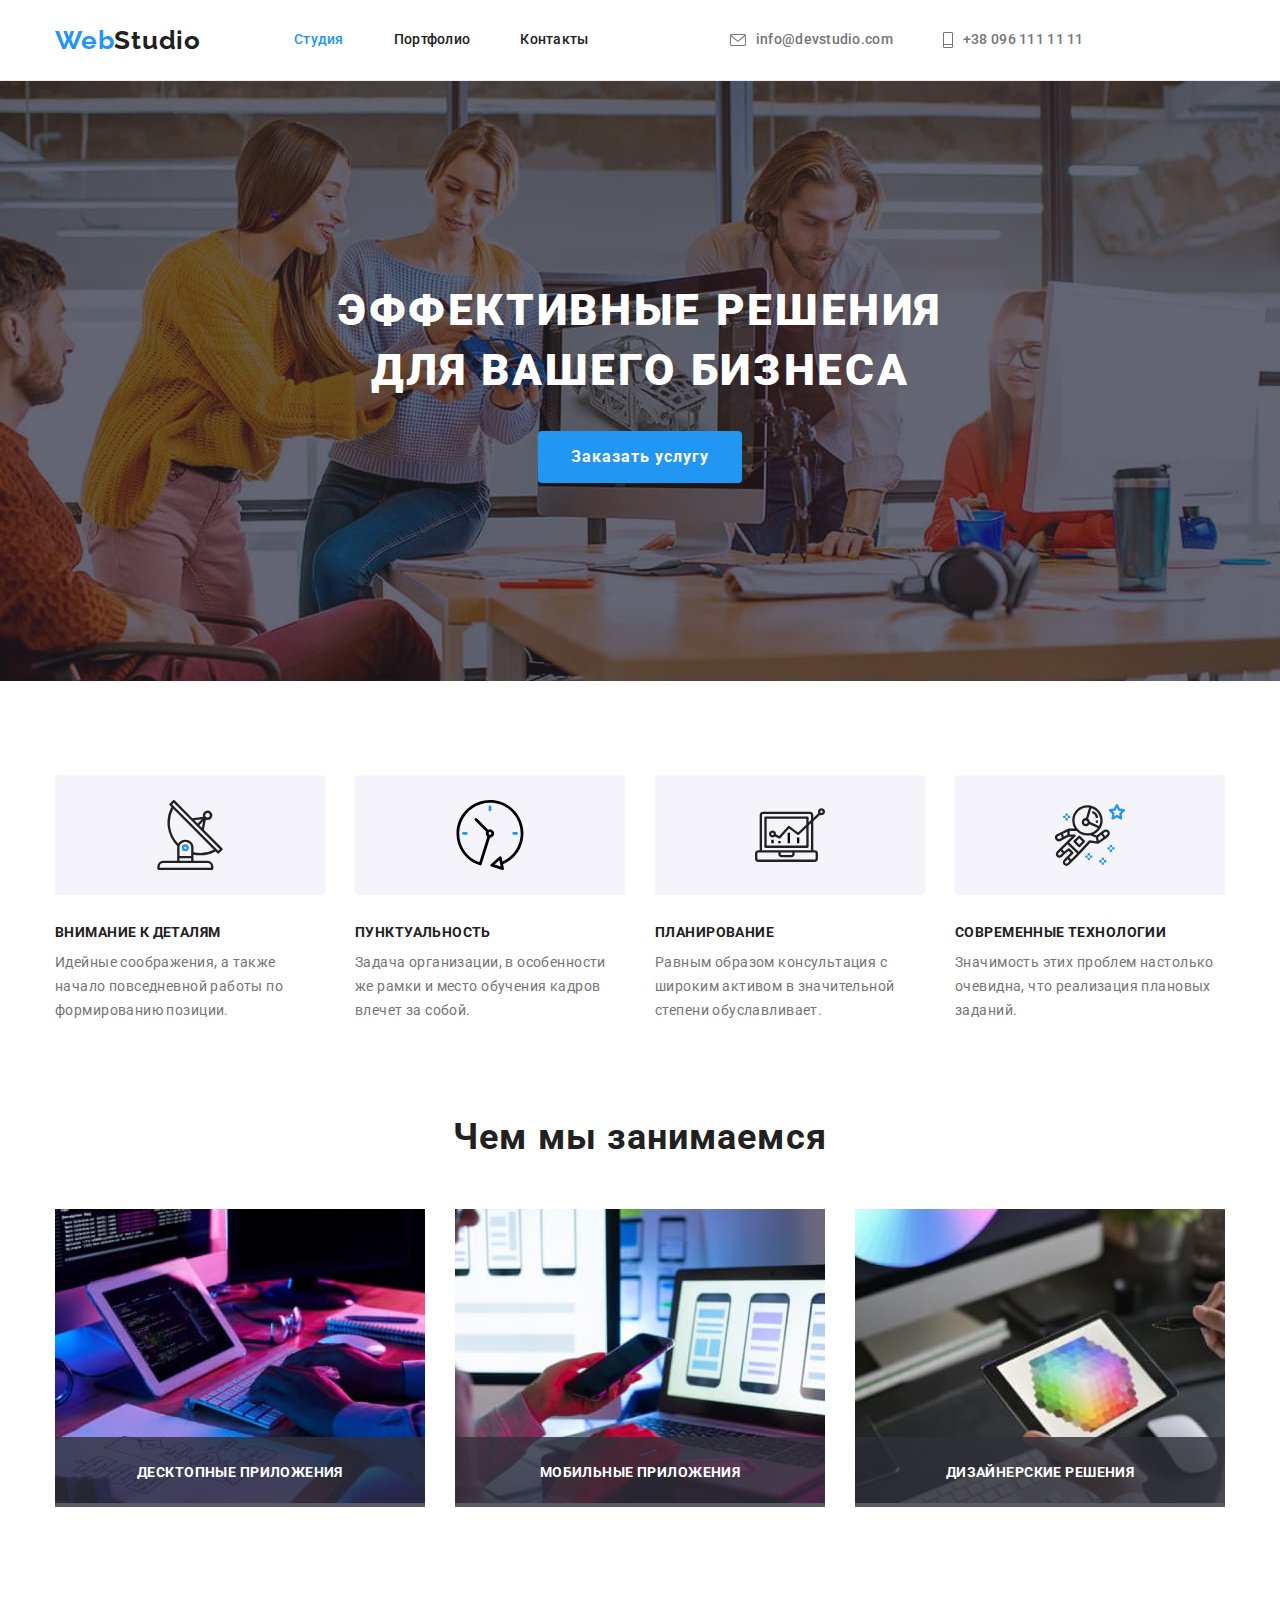
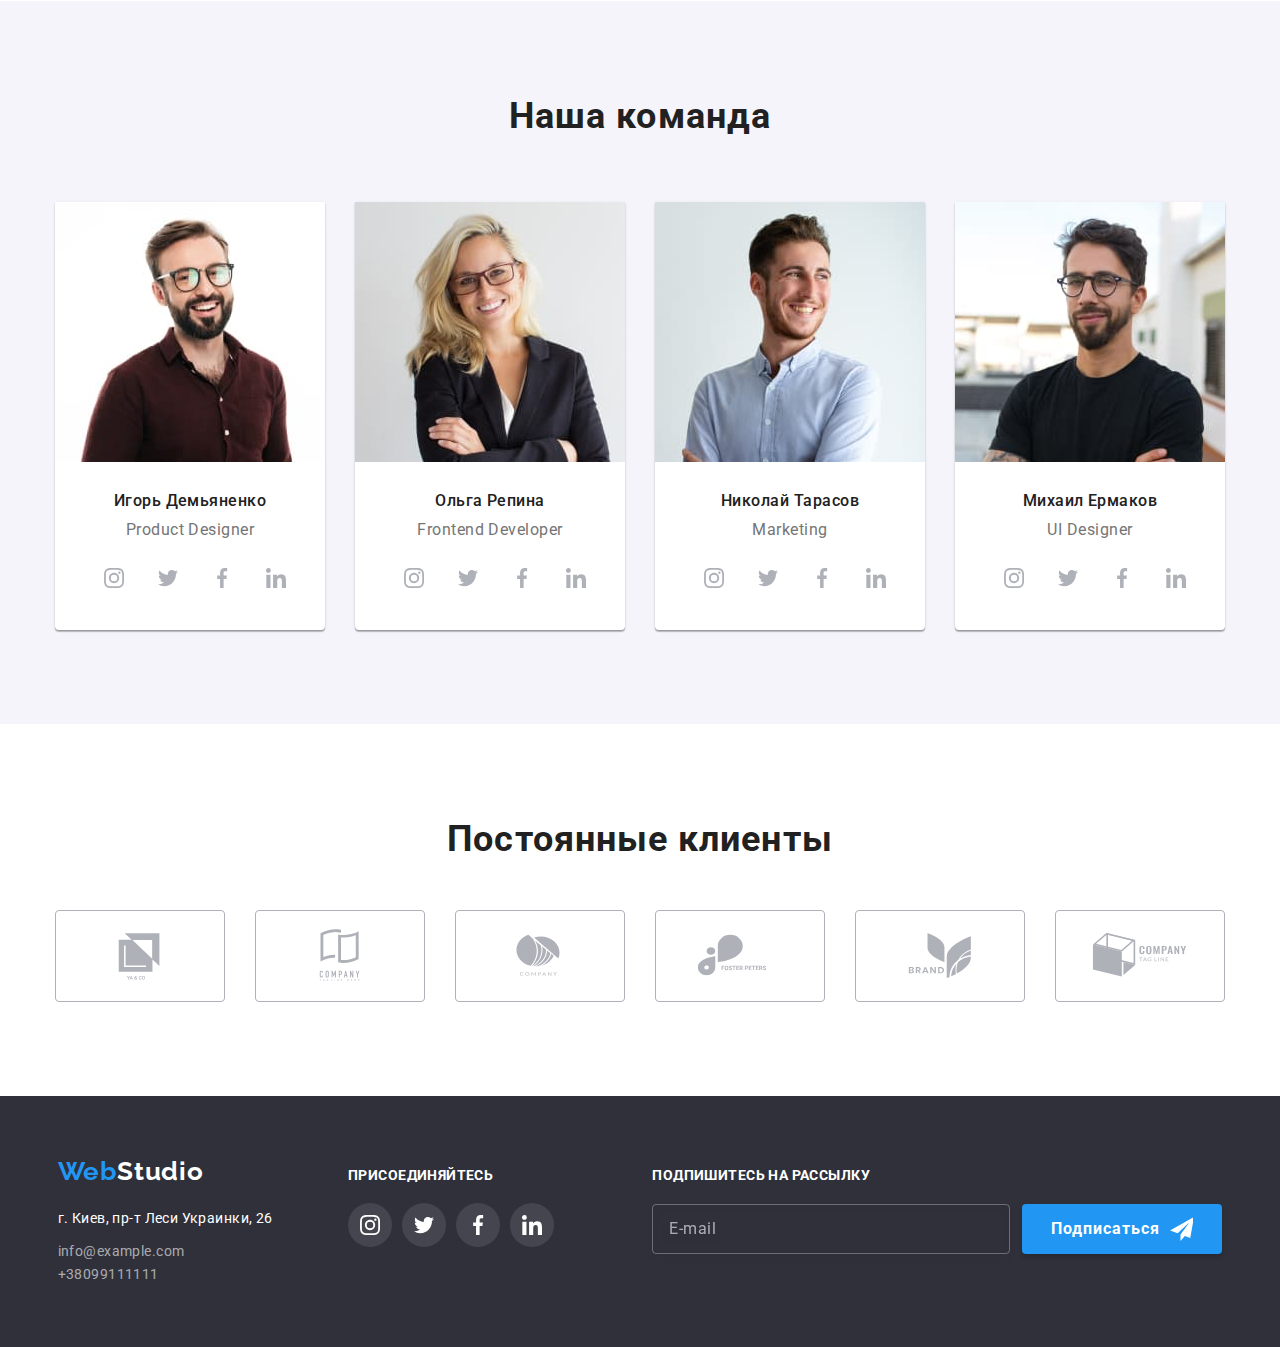
==== commit 78076bd6: "Second correction" ====
--- a/index.html
+++ b/index.html
@@ -48,7 +48,7 @@
 </ul>
 
 <button type="button" class="menu-open-btn">
-    <svg width="24" height="16">
+    <svg width="24" height="24">
         <use class="icon-menu" href="./images/icons.svg#icon-burger"></use>
     </svg>
 </button>
@@ -56,7 +56,7 @@
 <div class="mob-menu is-hidden">
     <div class="mobmenu-container">
         <button type="button" class="close-open-btn">
-            <svg  width="30" height="30">
+            <svg  width="24" height="24">
                 <use class="icon-cross" href="./images/icons.svg#icon-cross"></use>
             </svg>
         </button>
@@ -94,7 +94,7 @@
 
 <main>
     <!-- Герой -->
-    <section class="hero-section section">
+    <section class="hero-section">
     <div class="container">
         <h1 class="hero-title" >Эффективные решения <br />для вашего бизнеса</h1>
         <button data-modal-open type="button" class="button-hero">Заказать услугу</button> 
@@ -102,9 +102,9 @@
     </section >
      
     <!-- <h2>Наши преимущества</h2> -->
-    <section class="section benefits">
+    <section class="benefits">
     <div class="container">
-        <ul class="benefits__title"> 
+        <ul class="benefits__item"> 
         <li class="benefit-item">
         <div class="benefit__wrapper">
             <svg class="benefit__icon" width="70" height="70">
@@ -634,8 +634,10 @@
     </div>
 </div>
 
+
+<script src="./js/menu.js"></script>
 <script src="./js/modal.js"></script>
-<script src="./js/mobile-menu.js"></script>
+
 </body>
 </html>
 
--- a/css/main.min.css
+++ b/css/main.min.css
@@ -1 +1 @@
-body{background-color:#fff;color:#212121;font-family:"Roboto",sans-serif;margin:0}html{-webkit-box-sizing:border-box;box-sizing:border-box}p,h1,h2,h3,h4,h5,h6{margin:0}ul{margin:0;padding-left:0;list-style:none}button{cursor:pointer;border:1px solid rgba(0,0,0,0)}a{text-decoration:none;color:currentColor}.img{display:block;max-width:100%;height:auto;width:100%}.dot{list-style:none}.container{width:1200px;padding-left:15px;padding-right:15px;margin:0 auto}@media screen and (min-width: 480px){.container{max-width:480px}}@media screen and (min-width: 768px){.container{max-width:768px}}@media screen and (min-width: 1200px){.container{max-width:1200px}}.visually-hidden{position:absolute;white-space:nowrap;width:1px;height:1px;overflow:hidden;border:0;padding:0;clip:rect(0 0 0 0);-webkit-clip-path:inset(50%);clip-path:inset(50%);margin:-1px}.section{padding-top:94px;padding-bottom:94px}.header{border-bottom:1px solid #ececec}.header .container{display:-webkit-box;display:-ms-flexbox;display:flex;height:60px;-webkit-box-align:center;-ms-flex-align:center;align-items:center}@media screen and (min-width: 768px){.header .container{height:80px}}@media screen and (max-width: 1199px){.header .container{-webkit-box-pack:justify;-ms-flex-pack:justify;justify-content:space-between}}.header-nav{display:-webkit-box;display:-ms-flexbox;display:flex;-webkit-box-align:center;-ms-flex-align:center;align-items:center}.header-logo{color:#2196f3;font-family:"Raleway";font-weight:700;letter-spacing:.03em;text-decoration:none}@media screen and (min-width: 768px){.header-logo{margin-right:88px}}@media screen and (min-width: 1200px){.header-logo{margin-right:93px;font-size:26px;line-height:1.19}}.header-logo-studio{color:#212121}.menu{display:none}@media screen and (min-width: 768px){.menu{display:-webkit-box;display:-ms-flexbox;display:flex;-webkit-box-align:center;-ms-flex-align:center;align-items:center;-ms-flex-pack:distribute;justify-content:space-around}}.menu-item{margin-right:50px}.menu-item:nth-child(3n){margin-right:0}.header-studio{-webkit-transition-property:color;transition-property:color;-webkit-transition-duration:250ms;transition-duration:250ms;-webkit-transition-timing-function:cubic-bezier(0.4, 0, 0.2, 1);transition-timing-function:cubic-bezier(0.4, 0, 0.2, 1);display:block;font-weight:500;font-size:14px;line-height:1.14;letter-spacing:.02em;color:#212121;text-decoration:none;padding-top:32px;padding-bottom:32px}.header-studio:active,.header-studio:hover,.header-studio:focus{color:#2196f3}.current{position:relative;color:#2196f3}.header-portfolio-contacts .current{color:#2196f3}.current::after{content:"";position:absolute;bottom:0;display:block;width:100%;height:4px;border-radius:2px;background-color:#2196f3;opacity:0}.current:hover::after,.current:focus::after,.current:active::after{opacity:1}.header-portfolio-contacts{-webkit-transition-property:color;transition-property:color;-webkit-transition-duration:250ms;transition-duration:250ms;-webkit-transition-timing-function:cubic-bezier(0.4, 0, 0.2, 1);transition-timing-function:cubic-bezier(0.4, 0, 0.2, 1);display:block;font-weight:500;font-size:14px;line-height:1.14;letter-spacing:.02em;color:#212121;text-decoration:none;padding-top:32px;padding-bottom:32px}.header-portfolio-contacts:hover,.header-portfolio-contacts:focus,.header-portfolio-contacts:active{color:#2196f3}.contact-list{display:none;-webkit-box-align:center;-ms-flex-align:center;align-items:center}@media screen and (min-width: 768px){.contact-list{display:block;margin-left:auto}}@media screen and (min-width: 1200px){.contact-list{display:-webkit-box;display:-ms-flexbox;display:flex;vertical-align:middle;padding-top:32px;padding-bottom:32px;margin:auto}}.contacts-link{-webkit-transition-property:color;transition-property:color;-webkit-transition-duration:250ms;transition-duration:250ms;-webkit-transition-timing-function:cubic-bezier(0.4, 0, 0.2, 1);transition-timing-function:cubic-bezier(0.4, 0, 0.2, 1);font-weight:500;font-size:14px;line-height:1.14;letter-spacing:.02em;color:#757575;display:-webkit-box;display:-ms-flexbox;display:flex;-webkit-box-align:center;-ms-flex-align:center;align-items:center}.contacts-link:hover,.contacts-link:focus{color:#2196f3}.header-email:not(:last-child){margin-bottom:10px}@media screen and (min-width: 1200px){.header-email:not(:last-child){margin-bottom:0;margin-right:50px}}.header-post-icon,.header-tel-icon{-ms-flex-item-align:center;align-self:center;margin-right:10px;fill:currentColor}.header-post-icon:hover,.header-post-icon:focus,.header-tel-icon:hover,.header-tel-icon:focus{color:#2196f3}.header-post-icon:hover,.header-tel-icon:hover{color:#2196f3}.hero-section{text-align:center;-webkit-box-align:center;-ms-flex-align:center;align-items:center;background-color:#2f303a;max-width:1600px;margin-left:auto;margin-right:auto;background:-webkit-gradient(linear, left top, left bottom, from(rgba(47, 48, 58, 0.4)), to(rgba(47, 48, 58, 0.4))),url(../images/mobile/hero-mobile-1x-480-mino.jpg);background:linear-gradient(rgba(47, 48, 58, 0.4), rgba(47, 48, 58, 0.4)),url(../images/mobile/hero-mobile-1x-480-mino.jpg);background-size:cover;background-position:center}@media screen and (min-width: 768px){.hero-section{max-width:768px;max-height:400px}}@media screen and (min-width: 1200px){.hero-section{max-width:1600px;max-height:600px;padding:200px 0}}@media(min-device-pixel-ratio: 2),(-webkit-min-device-pixel-ratio: 2),(min-resolution: 192dpi),(min-resolution: 2dppx){.hero-section{background-image:-webkit-gradient(linear, left top, right top, from(rgba(47, 48, 58, 0.4)), to(rgba(47, 48, 58, 0.4))),url(../images/mobile/hero-mobile-2x-960-mino.jpg);background-image:linear-gradient(to right, rgba(47, 48, 58, 0.4), rgba(47, 48, 58, 0.4)),url(../images/mobile/hero-mobile-2x-960-mino.jpg)}}@media screen and (min-width: 768px){.hero-section{background-image:-webkit-gradient(linear, left top, right top, from(rgba(47, 48, 58, 0.4)), to(rgba(47, 48, 58, 0.4))),url(../images/tablet/hero-tablet-1x-768-mino.jpg);background-image:linear-gradient(to right, rgba(47, 48, 58, 0.4), rgba(47, 48, 58, 0.4)),url(../images/tablet/hero-tablet-1x-768-mino.jpg)}}@media(min-device-pixel-ratio: 2),(-webkit-min-device-pixel-ratio: 2),(min-resolution: 192dpi),(min-resolution: 2dppx){.hero-section{background-image:-webkit-gradient(linear, left top, right top, from(rgba(47, 48, 58, 0.4)), to(rgba(47, 48, 58, 0.4))),url(../images/tablet/hero-tablet-2x-1536-mino.jpg);background-image:linear-gradient(to right, rgba(47, 48, 58, 0.4), rgba(47, 48, 58, 0.4)),url(../images/tablet/hero-tablet-2x-1536-mino.jpg)}}@media screen and (min-width: 1200px){.hero-section{background-image:-webkit-gradient(linear, left top, right top, from(rgba(47, 48, 58, 0.4)), to(rgba(47, 48, 58, 0.4))),url(../images/desktop/hero-desktop-1x-1600-mino.jpg);background-image:linear-gradient(to right, rgba(47, 48, 58, 0.4), rgba(47, 48, 58, 0.4)),url(../images/desktop/hero-desktop-1x-1600-mino.jpg)}}@media(min-device-pixel-ratio: 2),(-webkit-min-device-pixel-ratio: 2),(min-resolution: 192dpi),(min-resolution: 2dppx){.hero-section{background-image:-webkit-gradient(linear, left top, right top, from(rgba(47, 48, 58, 0.4)), to(rgba(47, 48, 58, 0.4))),url(../images/desktop/hero-desktop-2x-3200-mino.jpg);background-image:linear-gradient(to right, rgba(47, 48, 58, 0.4), rgba(47, 48, 58, 0.4)),url(../images/desktop/hero-desktop-2x-3200-mino.jpg)}}.hero-title{margin-top:0;margin-bottom:30px;color:#fff;font-weight:900;font-size:26px;line-height:1.62;letter-spacing:.06em;text-transform:uppercase}.button-hero{border-radius:4px;padding:10px 32px;min-width:200px;color:#fff;background-color:#757575;font-family:Roboto;font-weight:700;font-size:16px;line-height:1.88;-webkit-box-align:center;-ms-flex-align:center;align-items:center;letter-spacing:.06em;cursor:pointer;-webkit-transition:background-color 250ms cubic-bezier(0.4, 0, 0.2, 1);transition:background-color 250ms cubic-bezier(0.4, 0, 0.2, 1)}.button-hero:hover,.button-hero:focus,.button-hero:active{background-color:#2196f3;color:#fff}.benefits{padding:60px 0}.benefit-item{max-width:450px;margin:0 0 30px 0}@media screen and (max-width: 767px){.benefit-item:last-child{margin:0}}@media screen and (min-width: 768px){.benefit-item{margin:15px;width:calc((100% - 60px)/2)}}@media screen and (min-width: 1200px){.benefit-item{width:calc((100% - 120px)/4)}}.benefit__wrapper{display:-webkit-box;display:-ms-flexbox;display:flex;-webkit-box-pack:center;-ms-flex-pack:center;justify-content:center;-webkit-box-align:center;-ms-flex-align:center;align-items:center;margin-bottom:30px;height:120px;border-radius:4px;background-color:#f5f4fa}.benefits__title{display:-webkit-box;display:-ms-flexbox;display:flex;-ms-flex-wrap:wrap;flex-wrap:wrap;margin-top:0;margin-bottom:10px;color:#212121;font-weight:700;font-size:14px;line-height:1.14;letter-spacing:.03em;text-transform:uppercase}.benefits__text{font-weight:400;font-size:14px;line-height:1.71;letter-spacing:.03em;color:#757575;text-transform:none}@media screen and (max-width: 1199px){.work{display:none}}.work__list{display:-webkit-box;display:-ms-flexbox;display:flex;-webkit-box-pack:justify;-ms-flex-pack:justify;justify-content:space-between}.work__title{margin-bottom:50px;font-weight:700;font-size:36px;line-height:1.16;text-align:center;letter-spacing:.03em;color:#212121}.work__box{position:relative}.work__tab{position:absolute;left:0;bottom:0;width:100%;background:rgba(47,48,58,.8)}.work__text{display:-webkit-box;display:-ms-flexbox;display:flex;-webkit-box-pack:center;-ms-flex-pack:center;justify-content:center;-webkit-box-align:center;-ms-flex-align:center;align-items:center;height:70px;width:100%;font-family:"Roboto";font-weight:700;font-size:14px;line-height:16px;text-align:center;letter-spacing:.03em;text-transform:uppercase;color:#fff}.team{background:#f5f4fa}.team__title{margin-bottom:50px;font-weight:700;font-size:36px;line-height:1.16;text-align:center;letter-spacing:.03em;color:#212121}@media screen and (min-width: 768px){.team__list{display:-webkit-box;display:-ms-flexbox;display:flex;-ms-flex-wrap:wrap;flex-wrap:wrap;margin:15px -15px -15px -15px}}@media screen and (min-width: 1200px){.team__list{margin:35px -15px -15px -15px}}.photo-boxes{background:#fff;-webkit-box-shadow:0px 1px 3px rgba(0,0,0,.12),0px 1px 1px rgba(0,0,0,.14),0px 2px 1px rgba(0,0,0,.2);box-shadow:0px 1px 3px rgba(0,0,0,.12),0px 1px 1px rgba(0,0,0,.14),0px 2px 1px rgba(0,0,0,.2);border-radius:0px 0px 4px 4px;max-width:450px;margin-bottom:30px}@media screen and (max-width: 767px){.photo-boxes:last-child{margin-bottom:0}}@media screen and (min-width: 768px){.photo-boxes{margin:15px;width:calc((100% - 60px)/2)}}@media screen and (min-width: 1200px){.photo-boxes{width:calc((100% - 120px)/4)}}.team-description{padding:30px 5px}.name{font-weight:500;font-size:16px;line-height:1.18;letter-spacing:.03em;text-align:center;margin-bottom:10px;color:#212121}.job-title{font-weight:400;font-size:16px;line-height:1.18;letter-spacing:.03em;text-align:center;margin-bottom:16px;color:#757575}.team-soc-list{display:-webkit-box;display:-ms-flexbox;display:flex;-webkit-box-pack:center;-ms-flex-pack:center;justify-content:center}.team-soc-item{width:44px;height:44px;margin-left:10px}.team-soc-link{-webkit-transition-property:color,background-color;transition-property:color,background-color;-webkit-transition-duration:250ms;transition-duration:250ms;-webkit-transition-timing-function:cubic-bezier(0.4, 0, 0.2, 1);transition-timing-function:cubic-bezier(0.4, 0, 0.2, 1);display:-webkit-box;display:-ms-flexbox;display:flex;-webkit-box-align:center;-ms-flex-align:center;align-items:center;-webkit-box-pack:center;-ms-flex-pack:center;justify-content:center;width:100%;height:100%;border-radius:50%;color:#afb1b8}.team-soc-link:hover,.team-soc-link:focus{background-color:#2196f3;color:#fff}.team-soc-icon{fill:currentColor}.clients-title{margin-top:0;margin-bottom:50px;font-weight:700;font-size:36px;line-height:1.17;text-align:center;letter-spacing:.03em;color:#212121}.clients-list{-webkit-box-pack:center;-ms-flex-pack:center;justify-content:center;display:-webkit-box;display:-ms-flexbox;display:flex;-ms-flex-wrap:wrap;flex-wrap:wrap;margin:15px -15px -15px -15px}@media screen and (min-width: 1200px){.clients-list{margin:35px -15px -15px -15px}}.clients-item{width:170px;height:92px;margin:15px;width:calc((100% - 60px)/2)}@media screen and (min-width: 768px){.clients-item{width:calc((100% - 90px)/3)}}@media screen and (min-width: 1200px){.clients-item{width:calc((100% - 180px)/6)}}.clients-link{-webkit-transition-property:color,border;transition-property:color,border;-webkit-transition-duration:250ms;transition-duration:250ms;-webkit-transition-timing-function:cubic-bezier(0.4, 0, 0.2, 1);transition-timing-function:cubic-bezier(0.4, 0, 0.2, 1);display:-webkit-box;display:-ms-flexbox;display:flex;-ms-flex-line-pack:center;align-content:center;-webkit-box-pack:center;-ms-flex-pack:center;justify-content:center;-ms-flex-wrap:wrap;flex-wrap:wrap;width:100%;height:100%;border:1px solid #afb1b8;border-radius:4px;color:#afb1b8}.clients-link:hover,.clients-link:focus{color:#2196f3;border-color:#2196f3}.clients-icon{fill:currentColor}.footer{background:#2f303a;padding-top:60px;padding-bottom:60px}@media screen and (min-width: 768px){.footer .container{display:-webkit-box;display:-ms-flexbox;display:flex;-ms-flex-wrap:wrap;flex-wrap:wrap;-ms-flex-pack:distribute;justify-content:space-around}}@media screen and (min-width: 1200px){.footer .container{-webkit-box-align:baseline;-ms-flex-align:baseline;align-items:baseline}}.footer-wrapper{margin-bottom:60px;text-align:center}@media screen and (min-width: 1200px){.footer-wrapper{text-align:left;margin-bottom:0}}.footer-logo{display:inline-block;margin-bottom:20px;font-family:"Raleway";font-weight:700;letter-spacing:.03em;color:#2196f3;text-decoration:none}.footer-logospan{color:#fff}.details{margin-bottom:20px;display:inline-block}.footer-adress{margin-bottom:9px}.foot-ad{-webkit-transition-property:color;transition-property:color;-webkit-transition-duration:250ms;transition-duration:250ms;-webkit-transition-timing-function:cubic-bezier(0.4, 0, 0.2, 1);transition-timing-function:cubic-bezier(0.4, 0, 0.2, 1);font-family:"Roboto";font-style:normal;font-weight:400;font-size:14px;line-height:1.7;letter-spacing:.03em;color:#fff;text-decoration:none}.foot-ad:hover,.foot-ad:focus{color:#2196f3}.foot-cont{-webkit-transition-property:color;transition-property:color;-webkit-transition-duration:250ms;transition-duration:250ms;-webkit-transition-timing-function:cubic-bezier(0.4, 0, 0.2, 1);transition-timing-function:cubic-bezier(0.4, 0, 0.2, 1);font-family:"Roboto";font-style:normal;font-weight:400;font-size:14px;line-height:1.7;letter-spacing:.03em;color:rgba(255,255,255,.6);text-decoration:none}.foot-cont:hover,.foot-cont:focus{color:#2196f3}.footer-contacts:nth-child(3n){margin-bottom:0}.footer-soc{margin-bottom:60px;text-align:center}@media screen and (min-width: 1200px){.footer-soc{text-align:left;margin-left:70px;margin-bottom:0}}.footer-soc-list{display:-webkit-box;display:-ms-flexbox;display:flex;-webkit-box-pack:center;-ms-flex-pack:center;justify-content:center}.footer-soc-title{margin-top:0;margin-bottom:20px;display:block;font-size:14px;line-height:16px;letter-spacing:.03em;text-transform:uppercase;color:#fff}.footer-soc-item{width:44px;height:44px;margin-left:10px}.footer-soc-item:nth-child(1){margin-left:0}.footer-item:not(:last-child){margin-bottom:9px}.footer-soc-link{-webkit-transition-property:color,background-color;transition-property:color,background-color;-webkit-transition-duration:250ms;transition-duration:250ms;-webkit-transition-timing-function:cubic-bezier(0.4, 0, 0.2, 1);transition-timing-function:cubic-bezier(0.4, 0, 0.2, 1);display:-webkit-box;display:-ms-flexbox;display:flex;-webkit-box-align:center;-ms-flex-align:center;align-items:center;-webkit-box-pack:center;-ms-flex-pack:center;justify-content:center;width:44px;height:44px;border-radius:50%;color:#fff;background-image:radial-gradient(rgba(255, 255, 255, 0.1), rgba(255, 255, 255, 0.1))}.footer-soc-link:hover,.footer-soc-link:focus{background-color:#2196f3}.footer-soc-icon{fill:currentColor}.footer-mailing-list{text-align:center}@media screen and (min-width: 768px)and (max-width: 1200px){.footer-mailing-list{width:450px}}@media screen and (min-width: 1200px){.footer-mailing-list{text-align:left;margin-left:93px;margin-bottom:0}}.mailing-text{margin-bottom:20px;padding-top:12px;font-weight:700;font-size:14px;line-height:1.14;letter-spacing:.03em;text-transform:uppercase;color:#fff}@media screen and (min-width: 1200px){.mailing-form{display:-webkit-box;display:-ms-flexbox;display:flex;-webkit-box-align:center;-ms-flex-align:center;align-items:center}}.mailing-input{margin-right:12px;margin-bottom:20px;padding-left:16px;min-width:358px;height:50px;color:rgba(255,255,255,.6);background-color:rgba(0,0,0,0);border:1px solid rgba(255,255,255,.3);-webkit-filter:drop-shadow(0px 4px 4px rgba(0, 0, 0, 0.15));filter:drop-shadow(0px 4px 4px rgba(0, 0, 0, 0.15));border-radius:4px}.mailing-input::-webkit-input-placeholder{font-size:16px;line-height:1.25;letter-spacing:.03em;color:rgba(255,255,255,.6)}.mailing-input::-moz-placeholder{font-size:16px;line-height:1.25;letter-spacing:.03em;color:rgba(255,255,255,.6)}.mailing-input:-ms-input-placeholder{font-size:16px;line-height:1.25;letter-spacing:.03em;color:rgba(255,255,255,.6)}.mailing-input::-ms-input-placeholder{font-size:16px;line-height:1.25;letter-spacing:.03em;color:rgba(255,255,255,.6)}.mailing-input::placeholder{font-size:16px;line-height:1.25;letter-spacing:.03em;color:rgba(255,255,255,.6)}@media screen and (min-width: 1200px){.mailing-input{width:358px;margin-bottom:0;margin-right:12px}}.mailing-button{display:-webkit-box;display:-ms-flexbox;display:flex;-webkit-box-align:center;-ms-flex-align:center;align-items:center;-webkit-box-pack:justify;-ms-flex-pack:justify;justify-content:space-between;margin-right:auto;margin-left:auto;width:200px;padding:10px 29px;font-weight:700;font-size:16px;line-height:30px;letter-spacing:.06em;color:#fff;background-color:#2196f3;-webkit-box-shadow:0px 4px 4px rgba(0,0,0,.15);box-shadow:0px 4px 4px rgba(0,0,0,.15);border-radius:4px;border:none;cursor:pointer}.telegram-icon{margin-left:10px;fill:#fff}.backdrop{position:fixed;top:0;left:0;width:100%;height:100%;background-color:rgba(0,0,0,.2);-webkit-transition-property:opacity,visibility;transition-property:opacity,visibility;-webkit-transition-duration:250ms;transition-duration:250ms;-webkit-transition-timing-function:cubic-bezier(0.4, 0, 0.2, 1);transition-timing-function:cubic-bezier(0.4, 0, 0.2, 1)}.backdrop.is-hidden{visibility:hidden;opacity:0;pointer-events:none}.modal{position:absolute;top:50%;left:50%;-webkit-transform:translate(-50%, -50%);transform:translate(-50%, -50%);margin:0;width:528px;max-height:581px;background-color:#fff;-webkit-box-shadow:0px 1px 3px rgba(0,0,0,.12),0px 1px 1px rgba(0,0,0,.14),0px 2px 1px rgba(0,0,0,.2);box-shadow:0px 1px 3px rgba(0,0,0,.12),0px 1px 1px rgba(0,0,0,.14),0px 2px 1px rgba(0,0,0,.2);border-radius:4px}.modal-inner{display:block;width:100%;margin:0;padding:40px 39px 40px 41px}.close-button{position:absolute;top:8px;right:8px;width:30px;height:30px;margin:0;padding:6px 7px 6px 6px;-webkit-box-pack:center;-ms-flex-pack:center;justify-content:center;-webkit-box-align:center;-ms-flex-align:center;align-items:center;border-radius:50%;border:1px solid rgba(0,0,0,.1);background-color:#fff;cursor:pointer}.modal-icon{-webkit-transition-property:fill;transition-property:fill;-webkit-transition-duration:250ms;transition-duration:250ms;-webkit-transition-timing-function:cubic-bezier(0.4, 0, 0.2, 1);transition-timing-function:cubic-bezier(0.4, 0, 0.2, 1)}.close-button:hover .modal-icon{fill:#2196f3}.modal-title{display:block;max-width:448px;margin-bottom:12px;margin-right:0;font-size:20px;line-height:1.15;-webkit-box-pack:center;-ms-flex-pack:center;justify-content:center;text-align:center;letter-spacing:.03em;color:#212121}.form-field{display:block;-webkit-box-align:center;-ms-flex-align:center;align-items:center;margin:0;margin-bottom:10px;align-items:center}.form-field-label{display:block;margin-bottom:4px;font-size:12px;line-height:1.17;letter-spacing:.01em}.form-field-input{width:100%;height:40px;font-family:inherit;border:1px solid rgba(33,33,33,.2);border-radius:4px;padding:12px 12px 12px 42px;cursor:pointer;-webkit-transition:-webkit-transform 250ms cubic-bezier(0.4, 0, 0.2, 1);transition:-webkit-transform 250ms cubic-bezier(0.4, 0, 0.2, 1);transition:transform 250ms cubic-bezier(0.4, 0, 0.2, 1);transition:transform 250ms cubic-bezier(0.4, 0, 0.2, 1), -webkit-transform 250ms cubic-bezier(0.4, 0, 0.2, 1)}.form-field-inner{position:relative;margin-bottom:10px}.form-field-icon{position:absolute;left:12px;top:50%;width:16px;height:16px;-webkit-transform:translateY(-50%);transform:translateY(-50%);-webkit-transition:-webkit-transform 250ms cubic-bezier(0.4, 0, 0.2, 1);transition:-webkit-transform 250ms cubic-bezier(0.4, 0, 0.2, 1);transition:transform 250ms cubic-bezier(0.4, 0, 0.2, 1);transition:transform 250ms cubic-bezier(0.4, 0, 0.2, 1), -webkit-transform 250ms cubic-bezier(0.4, 0, 0.2, 1)}.form-field-input:focus~.form-field-icon{fill:#2196f3}.form-field-comment{margin-top:0;margin-bottom:20px}.form-field-textarea{width:100%;height:120px;padding:12px 16px;border:1px solid rgba(33,33,33,.2);border-radius:4px;resize:none}.form-field-textarea:focus{outline:none;border-color:#2196f3}.form-field-textarea::-webkit-input-placeholder{font-weight:400;font-size:14px;line-height:1.14;letter-spacing:.01em;color:rgba(117,117,117,.5)}.form-field-textarea::-moz-placeholder{font-weight:400;font-size:14px;line-height:1.14;letter-spacing:.01em;color:rgba(117,117,117,.5)}.form-field-textarea:-ms-input-placeholder{font-weight:400;font-size:14px;line-height:1.14;letter-spacing:.01em;color:rgba(117,117,117,.5)}.form-field-textarea::-ms-input-placeholder{font-weight:400;font-size:14px;line-height:1.14;letter-spacing:.01em;color:rgba(117,117,117,.5)}.form-field-textarea::placeholder{font-weight:400;font-size:14px;line-height:1.14;letter-spacing:.01em;color:rgba(117,117,117,.5)}.form-field-condition{margin-bottom:30px}.terms-condition-input{margin-right:8px}.terms-condition-text{color:#2196f3;text-decoration:underline}.form-field-button{-webkit-transform:translateX(57%);transform:translateX(57%);padding:10px 56px;color:#fff;background-color:#2196f3;font-weight:700;font-size:16px;line-height:1.89;letter-spacing:.06em;-webkit-box-shadow:0px 4px 4px rgba(0,0,0,.15);box-shadow:0px 4px 4px rgba(0,0,0,.15);border:none;border-radius:4px;cursor:pointer}.checkbox{display:-webkit-box;display:-ms-flexbox;display:flex;-webkit-box-align:center;-ms-flex-align:center;align-items:center;margin-bottom:30px}.terms-condition-input{-webkit-appearance:none;-moz-appearance:none;appearance:none}.terms-condition-input:checked+.checkbox-icon{background-color:#2196f3;border:none;display:block}.checkbox-control{display:-webkit-box;display:-ms-flexbox;display:flex;-webkit-box-pack:center;-ms-flex-pack:center;justify-content:center;-webkit-box-align:center;-ms-flex-align:center;align-items:center;-ms-flex-negative:0;flex-shrink:0;width:15px;height:15px;margin-left:13px;margin-right:7px;border-radius:2px;border:1px solid #212121}.checkbox-icon{-ms-flex-negative:0;flex-shrink:0;display:none;width:16px;height:15px;border-radius:2px}.terms-condition-label{display:-webkit-box;display:-ms-flexbox;display:flex;-webkit-box-orient:horizontal;-webkit-box-direction:reverse;-ms-flex-direction:row-reverse;flex-direction:row-reverse;margin:0;font-size:14px;line-height:1.71px;letter-spacing:.03em;-webkit-box-align:center;-ms-flex-align:center;align-items:center;-webkit-box-pack:center;-ms-flex-pack:center;justify-content:center}.terms-condition-label a{color:#2196f3;border-bottom:1px solid #2196f3}.btn{display:-webkit-box;display:-ms-flexbox;display:flex;-ms-flex-wrap:wrap;flex-wrap:wrap;margin-bottom:50px;-webkit-box-pack:center;-ms-flex-pack:center;justify-content:center}.item-button{-webkit-box-align:center;-ms-flex-align:center;align-items:center;background-color:#f5f4fa}.item-button+.item-button{margin-left:8px}.btn .color{margin-top:0;display:inline-block;border-radius:4px;min-width:73px;padding:6px 22px;text-align:center;border:1px solid;background-color:#212121;color:#212121;background-color:#f5f4fa;font-family:inherit;font-size:16px;font-weight:500;line-height:1.63;cursor:pointer;border:none;-webkit-transition:color 250ms cubic-bezier(0.4, 0, 0.2, 1),background-color 250ms cubic-bezier(0.4, 0, 0.2, 1),-webkit-box-shadow 250ms cubic-bezier(0.4, 0, 0.2, 1);transition:color 250ms cubic-bezier(0.4, 0, 0.2, 1),background-color 250ms cubic-bezier(0.4, 0, 0.2, 1),-webkit-box-shadow 250ms cubic-bezier(0.4, 0, 0.2, 1);transition:color 250ms cubic-bezier(0.4, 0, 0.2, 1),background-color 250ms cubic-bezier(0.4, 0, 0.2, 1),box-shadow 250ms cubic-bezier(0.4, 0, 0.2, 1);transition:color 250ms cubic-bezier(0.4, 0, 0.2, 1),background-color 250ms cubic-bezier(0.4, 0, 0.2, 1),box-shadow 250ms cubic-bezier(0.4, 0, 0.2, 1),-webkit-box-shadow 250ms cubic-bezier(0.4, 0, 0.2, 1)}.btn .color:hover,.btn .color:focus{color:#fff;background-color:#2196f3}.cards{background-color:#fff}.color:hover,.color:focus{-webkit-box-shadow:0px 2px 1px 0px rgba(0,0,0,.2),0px 1px 1px 0px rgba(0,0,0,.14),0px 1px 3px 0px rgba(0,0,0,.12);box-shadow:0px 2px 1px 0px rgba(0,0,0,.2),0px 1px 1px 0px rgba(0,0,0,.14),0px 1px 3px 0px rgba(0,0,0,.12)}.card{display:-webkit-box;display:-ms-flexbox;display:flex;-ms-flex-wrap:wrap;flex-wrap:wrap;width:calc 513.3333333333px;-webkit-box-pack:center;-ms-flex-pack:center;justify-content:center}.flex-element{position:relative;margin-right:30px;margin-bottom:30px}.flex-element:nth-child(3n){margin-right:0px}.flex-element:nth-last-child(-n+3){margin-bottom:0px}.element-decor{-webkit-transition:-webkit-box-shadow 250ms cubic-bezier(0.4, 0, 0.2, 1);transition:-webkit-box-shadow 250ms cubic-bezier(0.4, 0, 0.2, 1);transition:box-shadow 250ms cubic-bezier(0.4, 0, 0.2, 1);transition:box-shadow 250ms cubic-bezier(0.4, 0, 0.2, 1), -webkit-box-shadow 250ms cubic-bezier(0.4, 0, 0.2, 1)}.element-decor:hover{-webkit-box-shadow:1px 4px 6px 0px rgba(0,0,0,.16),0px 4px 4px 0px rgba(0,0,0,.06),0px 1px 1px 0px rgba(0,0,0,.12);box-shadow:1px 4px 6px 0px rgba(0,0,0,.16),0px 4px 4px 0px rgba(0,0,0,.06),0px 1px 1px 0px rgba(0,0,0,.12)}.card-photo{overflow:hidden;margin-top:0}.block{padding:20px 24px;border:1px solid #eee;border-top:0}.card-title{margin-top:0;margin-bottom:4px;color:#212121;font-weight:700;font-size:18px;line-height:2;letter-spacing:.06em}.card-text{margin-top:0;margin-bottom:0;color:#757575;font-size:16px;line-height:1.88}.overlay-card{position:relative;overflow:hidden}.overlay-text{position:absolute;top:0;left:0;height:294px;padding:63px 24px;-webkit-box-pack:left;-ms-flex-pack:left;justify-content:left;font-size:18px;line-height:1.56;letter-spacing:.03em;color:#fff;background-color:#2196f3;-webkit-transform:translateY(100%);transform:translateY(100%);-webkit-transition:-webkit-transform 250ms cubic-bezier(0.4, 0, 0.2, 1);transition:-webkit-transform 250ms cubic-bezier(0.4, 0, 0.2, 1);transition:transform 250ms cubic-bezier(0.4, 0, 0.2, 1);transition:transform 250ms cubic-bezier(0.4, 0, 0.2, 1), -webkit-transform 250ms cubic-bezier(0.4, 0, 0.2, 1)}.flex-element:hover .overlay-text{-webkit-transform:translateY(0);transform:translateY(0)}.menu-open-btn{margin-left:auto;margin-top:10px;margin-bottom:10px;padding:0;width:40px;height:40px;border:0;background-color:rgba(0,0,0,0)}.menu-open-btn:hover,.menu-open-btn:focus{fill:#2196f3}.menu-open-btn{-webkit-transition-property:fill;transition-property:fill;-webkit-transition-duration:250ms;transition-duration:250ms;-webkit-transition-timing-function:cubic-bezier(0.4, 0, 0.2, 1);transition-timing-function:cubic-bezier(0.4, 0, 0.2, 1)}@media screen and (min-width: 768px){.menu-open-btn{display:none}}.close-open-btn{position:absolute;top:10px;right:15px;padding:0;width:40px;height:40px;-webkit-box-pack:center;-ms-flex-pack:center;justify-content:center;border:0;background-color:rgba(0,0,0,0)}.close-open-btn:hover,.close-open-btn:focus{fill:#2196f3}.mob-menu{display:-webkit-box;display:-ms-flexbox;display:flex;-webkit-box-orient:vertical;-webkit-box-direction:normal;-ms-flex-direction:column;flex-direction:column;-webkit-box-pack:justify;-ms-flex-pack:justify;justify-content:space-between;position:fixed;z-index:2;top:0;left:0;padding-top:48px;padding-bottom:48px;width:100vw;height:100vh;background-color:#fff;overflow-y:scroll}@media screen and (min-width: 768px){.mob-menu{display:none}}.mobmenu-container{display:-webkit-box;display:-ms-flexbox;display:flex;-webkit-box-orient:vertical;-webkit-box-direction:normal;-ms-flex-direction:column;flex-direction:column;-webkit-box-pack:justify;-ms-flex-pack:justify;justify-content:space-between;width:100%;height:100%;margin-left:auto;margin-right:auto;overflow:auto}@media screen and (min-width: 480px){.mobmenu-container{max-width:480px}}.mob-menu-list{margin-left:40px;margin-right:40px}.mob-menu-item:not(:last-child){margin-bottom:32px}.mob-menu-link{display:block;font-weight:500;font-size:40px;line-height:1.17;letter-spacing:.02em;color:#212121}.mob-menu-link:hover,.mob-menu-link:focus{color:#2196f3}.mob-menu-link.active{color:#2196f3}.mob-contacts-list{margin-left:40px}.mob-tel{font-weight:500;font-size:34px;line-height:1.17;letter-spacing:.02em;color:#2196f3}.mob-post{font-weight:500;font-size:24px;line-height:1.16;letter-spacing:.02em;color:#757575}.mob-contacts-item:not(:last-child){margin-bottom:32px}.menu-soc-item:not(:first-child){margin-left:10px}.menu-soc-item:not(:last-child)::after{content:"";width:22px;border:1px solid rgba(33,33,33,.2);-webkit-transform:rotate(90deg);transform:rotate(90deg);margin-left:10px}.menu-soc-list{margin-bottom:48px;display:-webkit-box;display:-ms-flexbox;display:flex;-ms-flex-wrap:wrap;flex-wrap:wrap;margin-top:64px;margin-left:40px}.menu-soc-link{font-weight:500;font-size:18px;line-height:1.22;letter-spacing:.02em;color:#2196f3}/*# sourceMappingURL=main.min.css.map */+body{background-color:#fff;color:#212121;font-family:"Roboto",sans-serif;margin:0}html{-webkit-box-sizing:border-box;box-sizing:border-box}p,h1,h2,h3,h4,h5,h6{margin:0}ul{margin:0;padding-left:0;list-style:none}button{cursor:pointer;border:1px solid rgba(0,0,0,0)}a{text-decoration:none;color:currentColor}.img{display:block;max-width:100%;height:auto;width:100%}.dot{list-style:none}.container{width:1200px;padding-left:15px;padding-right:15px;margin:0 auto}@media screen and (max-width: 479px){.container{width:90%}}@media screen and (min-width: 480px){.container{max-width:480px}}@media screen and (min-width: 768px){.container{max-width:768px}}@media screen and (min-width: 1200px){.container{max-width:1200px}}.visually-hidden{position:absolute;white-space:nowrap;width:1px;height:1px;overflow:hidden;border:0;padding:0;clip:rect(0 0 0 0);-webkit-clip-path:inset(50%);clip-path:inset(50%);margin:-1px}.header{border-bottom:1px solid #ececec}.header .container{display:-webkit-box;display:-ms-flexbox;display:flex;height:60px;-webkit-box-align:center;-ms-flex-align:center;align-items:center}@media screen and (min-width: 768px){.header .container{height:80px}}@media screen and (max-width: 1199px){.header .container{-webkit-box-pack:justify;-ms-flex-pack:justify;justify-content:space-between}}.header-nav{display:-webkit-box;display:-ms-flexbox;display:flex;-webkit-box-align:center;-ms-flex-align:center;align-items:center}.header-logo{color:#2196f3;font-family:"Raleway";font-weight:700;font-size:24px;line-height:1.17;letter-spacing:.03em;text-decoration:none}@media screen and (min-width: 768px){.header-logo{margin-right:88px}}@media screen and (min-width: 1200px){.header-logo{margin-right:93px;font-size:26px;line-height:1.19}}.header-logo-studio{color:#212121}.menu{display:none}@media screen and (min-width: 768px){.menu{display:-webkit-box;display:-ms-flexbox;display:flex;-webkit-box-align:center;-ms-flex-align:center;align-items:center;-ms-flex-pack:distribute;justify-content:space-around}}.menu-item{margin-right:50px}.menu-item:nth-child(3n){margin-right:0}.header-studio,.header-portfolio-contacts{-webkit-transition-property:color;transition-property:color;-webkit-transition-duration:250ms;transition-duration:250ms;-webkit-transition-timing-function:cubic-bezier(0.4, 0, 0.2, 1);transition-timing-function:cubic-bezier(0.4, 0, 0.2, 1);display:block;font-weight:500;font-size:14px;line-height:1.14;letter-spacing:.02em;color:#212121;text-decoration:none;padding-top:32px;padding-bottom:32px}.header-studio:active,.header-studio:hover,.header-studio:focus,.header-portfolio-contacts:active,.header-portfolio-contacts:hover,.header-portfolio-contacts:focus{color:#2196f3}.current{position:relative;color:#2196f3}.header-portfolio-contacts .current{color:#2196f3}.current::after{content:"";position:absolute;bottom:0;display:block;width:100%;height:4px;border-radius:2px;background-color:#2196f3;opacity:0}.current:hover::after,.current:focus::after,.current:active::after{opacity:1}.contact-list{display:none;-webkit-box-align:center;-ms-flex-align:center;align-items:center}@media screen and (min-width: 768px){.contact-list{display:block;margin-left:auto}}@media screen and (min-width: 1200px){.contact-list{display:-webkit-box;display:-ms-flexbox;display:flex;vertical-align:middle;padding-top:32px;padding-bottom:32px;margin:auto}}.contacts-link{-webkit-transition-property:color;transition-property:color;-webkit-transition-duration:250ms;transition-duration:250ms;-webkit-transition-timing-function:cubic-bezier(0.4, 0, 0.2, 1);transition-timing-function:cubic-bezier(0.4, 0, 0.2, 1);font-weight:500;font-size:14px;line-height:1.14;letter-spacing:.02em;color:#757575;display:-webkit-box;display:-ms-flexbox;display:flex;-webkit-box-align:center;-ms-flex-align:center;align-items:center}.contacts-link:hover,.contacts-link:focus{color:#2196f3}.header-email:not(:last-child){margin-bottom:10px}@media screen and (min-width: 1200px){.header-email:not(:last-child){margin-bottom:0;margin-right:50px}}.header-post-icon,.header-tel-icon{-ms-flex-item-align:center;align-self:center;margin-right:10px;fill:currentColor}.header-post-icon:hover,.header-post-icon:focus,.header-tel-icon:hover,.header-tel-icon:focus{color:#2196f3}.header-post-icon:hover,.header-tel-icon:hover{color:#2196f3}.hero-section{padding-top:120px;padding-bottom:120px;text-align:center;-webkit-box-align:center;-ms-flex-align:center;align-items:center;background-color:#2f303a;max-width:1600px;margin-left:auto;margin-right:auto;background:-webkit-gradient(linear, left top, left bottom, from(rgba(47, 48, 58, 0.4)), to(rgba(47, 48, 58, 0.4))),url(../images/mobile/hero-mobile-1x-480-mino.jpg);background:linear-gradient(rgba(47, 48, 58, 0.4), rgba(47, 48, 58, 0.4)),url(../images/mobile/hero-mobile-1x-480-mino.jpg);background-size:cover;background-position:center}@media screen and (min-width: 768px){.hero-section{max-width:768px;max-height:400px}}@media screen and (min-width: 1200px){.hero-section{max-width:1600px;min-height:600px;padding-top:200px;padding-bottom:200px;-webkit-box-align:center;-ms-flex-align:center;align-items:center}}@media(min-device-pixel-ratio: 2),(-webkit-min-device-pixel-ratio: 2),(min-resolution: 192dpi),(min-resolution: 2dppx){.hero-section{background-image:-webkit-gradient(linear, left top, right top, from(rgba(47, 48, 58, 0.4)), to(rgba(47, 48, 58, 0.4))),url(../images/mobile/hero-mobile-2x-960-mino.jpg);background-image:linear-gradient(to right, rgba(47, 48, 58, 0.4), rgba(47, 48, 58, 0.4)),url(../images/mobile/hero-mobile-2x-960-mino.jpg)}}@media screen and (min-width: 768px){.hero-section{background-image:-webkit-gradient(linear, left top, right top, from(rgba(47, 48, 58, 0.4)), to(rgba(47, 48, 58, 0.4))),url(../images/tablet/hero-tablet-1x-768-mino.jpg);background-image:linear-gradient(to right, rgba(47, 48, 58, 0.4), rgba(47, 48, 58, 0.4)),url(../images/tablet/hero-tablet-1x-768-mino.jpg)}}@media(min-device-pixel-ratio: 2),(-webkit-min-device-pixel-ratio: 2),(min-resolution: 192dpi),(min-resolution: 2dppx){.hero-section{background-image:-webkit-gradient(linear, left top, right top, from(rgba(47, 48, 58, 0.4)), to(rgba(47, 48, 58, 0.4))),url(../images/tablet/hero-tablet-2x-1536-mino.jpg);background-image:linear-gradient(to right, rgba(47, 48, 58, 0.4), rgba(47, 48, 58, 0.4)),url(../images/tablet/hero-tablet-2x-1536-mino.jpg)}}@media screen and (min-width: 1200px){.hero-section{background-image:-webkit-gradient(linear, left top, right top, from(rgba(47, 48, 58, 0.4)), to(rgba(47, 48, 58, 0.4))),url(../images/desktop/hero-desktop-1x-1600-mino.jpg);background-image:linear-gradient(to right, rgba(47, 48, 58, 0.4), rgba(47, 48, 58, 0.4)),url(../images/desktop/hero-desktop-1x-1600-mino.jpg)}}@media(min-device-pixel-ratio: 2),(-webkit-min-device-pixel-ratio: 2),(min-resolution: 192dpi),(min-resolution: 2dppx){.hero-section{background-image:-webkit-gradient(linear, left top, right top, from(rgba(47, 48, 58, 0.4)), to(rgba(47, 48, 58, 0.4))),url(../images/desktop/hero-desktop-2x-3200-mino.jpg);background-image:linear-gradient(to right, rgba(47, 48, 58, 0.4), rgba(47, 48, 58, 0.4)),url(../images/desktop/hero-desktop-2x-3200-mino.jpg)}}.hero-title{margin-top:0;margin-bottom:30px;color:#fff;font-weight:900;font-size:26px;line-height:1.62;letter-spacing:.06em;text-transform:uppercase}@media screen and (min-width: 1200px){.hero-title{font-size:44px;line-height:1.36}}.button-hero{border-radius:4px;padding:10px 32px;min-width:200px;color:#fff;background-color:#2196f3;font-family:Roboto;font-weight:700;font-size:16px;line-height:1.88;-webkit-box-align:center;-ms-flex-align:center;align-items:center;letter-spacing:.06em;cursor:pointer;-webkit-transition:background-color 250ms cubic-bezier(0.4, 0, 0.2, 1);transition:background-color 250ms cubic-bezier(0.4, 0, 0.2, 1)}.button-hero:hover,.button-hero:focus,.button-hero:active{background-color:#2196f3;color:#fff}.benefits{padding:60px 0}@media screen and (min-width: 1200px){.benefits{padding:94px 0}}.benefits__item{margin:-30px}@media screen and (min-width: 768px){.benefits__item{display:-webkit-box;display:-ms-flexbox;display:flex;-ms-flex-wrap:wrap;flex-wrap:wrap;margin:-15px}}.benefit-item{max-width:450px;margin:30px}@media screen and (min-width: 768px){.benefit-item{width:calc((100% - 60px)/2);margin:15px}}@media screen and (min-width: 1200px){.benefit-item{width:calc((100% - 120px)/4)}}.benefit__wrapper{display:-webkit-box;display:-ms-flexbox;display:flex;-webkit-box-pack:center;-ms-flex-pack:center;justify-content:center;-webkit-box-align:center;-ms-flex-align:center;align-items:center;margin-top:0;margin-bottom:30px;height:120px;border-radius:4px;background-color:#f5f4fa}.benefits__title{margin-top:0;margin-bottom:10px;color:#212121;font-weight:700;font-size:14px;line-height:1.14;letter-spacing:.03em;text-transform:uppercase}.benefits__text{font-weight:400;font-size:14px;line-height:1.71;letter-spacing:.03em;color:#757575;text-transform:none}@media screen and (max-width: 1199px){.work{display:none}}@media screen and (min-width: 1200px){.work{padding-bottom:94px}}.work__list{display:-webkit-box;display:-ms-flexbox;display:flex;-webkit-box-pack:justify;-ms-flex-pack:justify;justify-content:space-between}.work__title{margin-bottom:50px;font-weight:700;font-size:36px;line-height:1.16;text-align:center;letter-spacing:.03em;color:#212121}.work__box{position:relative}.work__tab{position:absolute;left:0;bottom:0;width:100%;background:rgba(47,48,58,.8)}.work__text{display:-webkit-box;display:-ms-flexbox;display:flex;-webkit-box-pack:center;-ms-flex-pack:center;justify-content:center;-webkit-box-align:center;-ms-flex-align:center;align-items:center;height:70px;width:100%;font-family:"Roboto";font-weight:700;font-size:14px;line-height:16px;text-align:center;letter-spacing:.03em;text-transform:uppercase;color:#fff}.team{background:#f5f4fa;padding:60px 0}@media screen and (min-width: 1200px){.team{padding:94px 0}}.team__title{margin-bottom:30px;font-weight:700;font-size:28px;line-height:1.18;text-align:center;letter-spacing:.03em;color:#212121}@media screen and (min-width: 1200px){.team__title{margin-bottom:50px;font-size:36px;line-height:1.17}}@media screen and (min-width: 768px){.team__list{display:-webkit-box;display:-ms-flexbox;display:flex;-ms-flex-wrap:wrap;flex-wrap:wrap;margin:0 -15px -15px -15px}}@media screen and (min-width: 1200px){.team__list{margin:0 -15px -15px -15px}}.photo-boxes{background:#fff;-webkit-box-shadow:0px 1px 3px rgba(0,0,0,.12),0px 1px 1px rgba(0,0,0,.14),0px 2px 1px rgba(0,0,0,.2);box-shadow:0px 1px 3px rgba(0,0,0,.12),0px 1px 1px rgba(0,0,0,.14),0px 2px 1px rgba(0,0,0,.2);border-radius:0px 0px 4px 4px;max-width:450px;margin-bottom:30px}@media screen and (max-width: 767px){.photo-boxes:last-child{margin-bottom:0}}@media screen and (min-width: 768px){.photo-boxes{margin:15px;width:calc((100% - 60px)/2)}}@media screen and (min-width: 1200px){.photo-boxes{width:calc((100% - 120px)/4)}}.team-description{padding:30px 5px}.name{font-weight:500;font-size:16px;line-height:1.18;letter-spacing:.03em;text-align:center;margin-bottom:10px;color:#212121}.job-title{font-weight:400;font-size:16px;line-height:1.18;letter-spacing:.03em;text-align:center;margin-bottom:16px;color:#757575}.team-soc-list{display:-webkit-box;display:-ms-flexbox;display:flex;-webkit-box-pack:center;-ms-flex-pack:center;justify-content:center}.team-soc-item{width:44px;height:44px;margin-left:10px}.team-soc-link{-webkit-transition-property:color,background-color;transition-property:color,background-color;-webkit-transition-duration:250ms;transition-duration:250ms;-webkit-transition-timing-function:cubic-bezier(0.4, 0, 0.2, 1);transition-timing-function:cubic-bezier(0.4, 0, 0.2, 1);display:-webkit-box;display:-ms-flexbox;display:flex;-webkit-box-align:center;-ms-flex-align:center;align-items:center;-webkit-box-pack:center;-ms-flex-pack:center;justify-content:center;width:100%;height:100%;border-radius:50%;color:#afb1b8}.team-soc-link:hover,.team-soc-link:focus{background-color:#2196f3;color:#fff}.team-soc-icon{fill:currentColor}.clients{padding:60px 0}@media screen and (min-width: 1200px){.clients{padding:94px 0}}.clients-title{margin-top:0;margin-bottom:30px;font-weight:700;font-size:28px;line-height:1.18;text-align:center;letter-spacing:.03em;color:#212121}@media screen and (min-width: 1200px){.clients-title{margin-bottom:50px;font-size:36px;line-height:1.17}}.clients-list{-webkit-box-pack:center;-ms-flex-pack:center;justify-content:center;display:-webkit-box;display:-ms-flexbox;display:flex;-ms-flex-wrap:wrap;flex-wrap:wrap;margin:-15px}.clients-item{width:170px;height:92px;margin:15px;width:calc((100% - 60px)/2)}@media screen and (min-width: 768px){.clients-item{width:calc((100% - 90px)/3)}}@media screen and (min-width: 1200px){.clients-item{width:calc((100% - 180px)/6)}}.clients-link{-webkit-transition-property:color,border;transition-property:color,border;-webkit-transition-duration:250ms;transition-duration:250ms;-webkit-transition-timing-function:cubic-bezier(0.4, 0, 0.2, 1);transition-timing-function:cubic-bezier(0.4, 0, 0.2, 1);display:-webkit-box;display:-ms-flexbox;display:flex;-ms-flex-line-pack:center;align-content:center;-webkit-box-pack:center;-ms-flex-pack:center;justify-content:center;-ms-flex-wrap:wrap;flex-wrap:wrap;width:100%;height:100%;border:1px solid #afb1b8;border-radius:4px;color:#afb1b8}.clients-link:hover,.clients-link:focus{color:#2196f3;border-color:#2196f3}.clients-icon{fill:currentColor}.footer{background:#2f303a;padding-top:60px;padding-bottom:60px}@media screen and (min-width: 768px){.footer .container{display:-webkit-box;display:-ms-flexbox;display:flex;-ms-flex-wrap:wrap;flex-wrap:wrap;-ms-flex-pack:distribute;justify-content:space-around}}@media screen and (min-width: 1200px){.footer .container{-webkit-box-align:baseline;-ms-flex-align:baseline;align-items:baseline}}.footer-wrapper{margin-bottom:60px;text-align:center}@media screen and (min-width: 1200px){.footer-wrapper{text-align:left;margin-bottom:0}}.footer-logo{display:inline-block;margin-bottom:20px;font-family:"Raleway";font-weight:700;font-size:24px;line-height:1.17;letter-spacing:.03em;color:#2196f3;text-decoration:none}@media screen and (min-width: 1200px){.footer-logo{font-size:26px;line-height:1.19}}.footer-logospan{color:#fff}.details{margin-bottom:20px;display:inline-block}.footer-adress{margin-bottom:9px}.foot-ad{-webkit-transition-property:color;transition-property:color;-webkit-transition-duration:250ms;transition-duration:250ms;-webkit-transition-timing-function:cubic-bezier(0.4, 0, 0.2, 1);transition-timing-function:cubic-bezier(0.4, 0, 0.2, 1);font-family:"Roboto";font-style:normal;font-weight:400;font-size:14px;line-height:1.7;letter-spacing:.03em;color:#fff;text-decoration:none}.foot-ad:hover,.foot-ad:focus{color:#2196f3}.foot-cont{-webkit-transition-property:color;transition-property:color;-webkit-transition-duration:250ms;transition-duration:250ms;-webkit-transition-timing-function:cubic-bezier(0.4, 0, 0.2, 1);transition-timing-function:cubic-bezier(0.4, 0, 0.2, 1);font-family:"Roboto";font-style:normal;font-weight:400;font-size:14px;line-height:1.7;letter-spacing:.03em;color:rgba(255,255,255,.6);text-decoration:none}.foot-cont:hover,.foot-cont:focus{color:#2196f3}.footer-contacts:nth-child(3n){margin-bottom:0}.footer-soc{margin-bottom:60px;text-align:center}@media screen and (min-width: 1200px){.footer-soc{text-align:left;margin-left:70px;margin-bottom:0}}.footer-soc-list{display:-webkit-box;display:-ms-flexbox;display:flex;-webkit-box-pack:center;-ms-flex-pack:center;justify-content:center}.footer-soc-title{margin-top:0;margin-bottom:20px;display:block;font-size:14px;line-height:16px;letter-spacing:.03em;text-transform:uppercase;color:#fff}.footer-soc-item{width:44px;height:44px;margin-left:10px}.footer-soc-item:nth-child(1){margin-left:0}.footer-item:not(:last-child){margin-bottom:9px}.footer-soc-link{-webkit-transition-property:color,background-color;transition-property:color,background-color;-webkit-transition-duration:250ms;transition-duration:250ms;-webkit-transition-timing-function:cubic-bezier(0.4, 0, 0.2, 1);transition-timing-function:cubic-bezier(0.4, 0, 0.2, 1);display:-webkit-box;display:-ms-flexbox;display:flex;-webkit-box-align:center;-ms-flex-align:center;align-items:center;-webkit-box-pack:center;-ms-flex-pack:center;justify-content:center;width:44px;height:44px;border-radius:50%;color:#fff;background-image:radial-gradient(rgba(255, 255, 255, 0.1), rgba(255, 255, 255, 0.1))}.footer-soc-link:hover,.footer-soc-link:focus{background-color:#2196f3}.footer-soc-icon{fill:currentColor}.footer-mailing-list{text-align:center}@media screen and (min-width: 768px)and (max-width: 1200px){.footer-mailing-list{width:450px}}@media screen and (min-width: 1200px){.footer-mailing-list{text-align:left;margin-left:93px;margin-bottom:0}}.mailing-text{margin-bottom:20px;padding-top:12px;font-weight:700;font-size:14px;line-height:1.14;letter-spacing:.03em;text-transform:uppercase;color:#fff}@media screen and (min-width: 1200px){.mailing-form{display:-webkit-box;display:-ms-flexbox;display:flex;-webkit-box-align:center;-ms-flex-align:center;align-items:center}}.mailing-input{margin-right:12px;margin-bottom:20px;padding-left:16px;min-width:358px;height:50px;color:rgba(255,255,255,.6);background-color:rgba(0,0,0,0);border:1px solid rgba(255,255,255,.3);-webkit-filter:drop-shadow(0px 4px 4px rgba(0, 0, 0, 0.15));filter:drop-shadow(0px 4px 4px rgba(0, 0, 0, 0.15));border-radius:4px}.mailing-input::-webkit-input-placeholder{font-size:16px;line-height:1.25;letter-spacing:.03em;color:rgba(255,255,255,.6)}.mailing-input::-moz-placeholder{font-size:16px;line-height:1.25;letter-spacing:.03em;color:rgba(255,255,255,.6)}.mailing-input:-ms-input-placeholder{font-size:16px;line-height:1.25;letter-spacing:.03em;color:rgba(255,255,255,.6)}.mailing-input::-ms-input-placeholder{font-size:16px;line-height:1.25;letter-spacing:.03em;color:rgba(255,255,255,.6)}.mailing-input::placeholder{font-size:16px;line-height:1.25;letter-spacing:.03em;color:rgba(255,255,255,.6)}@media screen and (min-width: 1200px){.mailing-input{width:358px;margin-bottom:0;margin-right:12px}}.mailing-button{display:-webkit-box;display:-ms-flexbox;display:flex;-webkit-box-align:center;-ms-flex-align:center;align-items:center;-webkit-box-pack:justify;-ms-flex-pack:justify;justify-content:space-between;margin-right:auto;margin-left:auto;width:200px;padding:10px 29px;font-weight:700;font-size:16px;line-height:30px;letter-spacing:.06em;color:#fff;background-color:#2196f3;-webkit-box-shadow:0px 4px 4px rgba(0,0,0,.15);box-shadow:0px 4px 4px rgba(0,0,0,.15);border-radius:4px;border:none;cursor:pointer}.telegram-icon{margin-left:10px;fill:#fff}.backdrop{position:fixed;top:0;left:0;width:100%;height:100%;background-color:rgba(0,0,0,.2);-webkit-transition-property:opacity,visibility;transition-property:opacity,visibility;-webkit-transition-duration:250ms;transition-duration:250ms;-webkit-transition-timing-function:cubic-bezier(0.4, 0, 0.2, 1);transition-timing-function:cubic-bezier(0.4, 0, 0.2, 1)}.backdrop.is-hidden{visibility:hidden;opacity:0;pointer-events:none}.modal{position:absolute;top:50%;left:50%;-webkit-transform:translate(-50%, -50%);transform:translate(-50%, -50%);margin:0;width:450px;max-height:581px;background-color:#fff;-webkit-box-shadow:0px 1px 3px rgba(0,0,0,.12),0px 1px 1px rgba(0,0,0,.14),0px 2px 1px rgba(0,0,0,.2);box-shadow:0px 1px 3px rgba(0,0,0,.12),0px 1px 1px rgba(0,0,0,.14),0px 2px 1px rgba(0,0,0,.2);border-radius:4px}@media screen and (min-width: 1200px){.modal{width:528px}}.modal-inner{display:block;width:100%;margin:0;padding:40px 39px 40px 41px}.close-button{position:absolute;top:8px;right:8px;width:30px;height:30px;margin:0;padding:6px 7px 6px 6px;-webkit-box-pack:center;-ms-flex-pack:center;justify-content:center;-webkit-box-align:center;-ms-flex-align:center;align-items:center;border-radius:50%;border:1px solid rgba(0,0,0,.1);background-color:#fff;cursor:pointer}.modal-icon{-webkit-transition-property:fill;transition-property:fill;-webkit-transition-duration:250ms;transition-duration:250ms;-webkit-transition-timing-function:cubic-bezier(0.4, 0, 0.2, 1);transition-timing-function:cubic-bezier(0.4, 0, 0.2, 1)}.close-button:hover .modal-icon{fill:#2196f3}.modal-title{display:block;margin-bottom:12px;margin-right:0;font-size:20px;line-height:1.15;-webkit-box-pack:center;-ms-flex-pack:center;justify-content:center;text-align:center;letter-spacing:.03em;color:#212121}.form-field{display:block;-webkit-box-align:center;-ms-flex-align:center;align-items:center;margin:0;margin-bottom:10px;align-items:center}.form-field-label{display:block;margin-bottom:4px;font-size:12px;line-height:1.02;letter-spacing:.01em;color:#757575}.form-field-input{width:100%;height:40px;font-family:inherit;border:1px solid rgba(33,33,33,.2);border-radius:4px;padding:12px 12px 12px 42px;cursor:pointer;-webkit-transition:-webkit-transform 250ms cubic-bezier(0.4, 0, 0.2, 1);transition:-webkit-transform 250ms cubic-bezier(0.4, 0, 0.2, 1);transition:transform 250ms cubic-bezier(0.4, 0, 0.2, 1);transition:transform 250ms cubic-bezier(0.4, 0, 0.2, 1), -webkit-transform 250ms cubic-bezier(0.4, 0, 0.2, 1)}.form-field-inner{position:relative;margin-bottom:10px}.form-field-icon{position:absolute;left:12px;top:50%;width:16px;height:16px;-webkit-transform:translateY(-50%);transform:translateY(-50%);-webkit-transition:-webkit-transform 250ms cubic-bezier(0.4, 0, 0.2, 1);transition:-webkit-transform 250ms cubic-bezier(0.4, 0, 0.2, 1);transition:transform 250ms cubic-bezier(0.4, 0, 0.2, 1);transition:transform 250ms cubic-bezier(0.4, 0, 0.2, 1), -webkit-transform 250ms cubic-bezier(0.4, 0, 0.2, 1)}.form-field-input:focus~.form-field-icon{fill:#2196f3}.form-field-comment{margin-top:0;margin-bottom:20px}.form-field-condition .terms-condition-label{font-size:12px;line-height:1.02;letter-spacing:.01em;color:#757575}@media screen and (min-width: 1200px){.form-field-condition .terms-condition-label{font-size:14px;line-height:1.71}}.form-field-textarea{width:100%;height:120px;padding:12px 16px;border:1px solid rgba(33,33,33,.2);border-radius:4px;resize:none}.form-field-textarea:focus{outline:none;border-color:#2196f3}.form-field-textarea::-webkit-input-placeholder{font-weight:400;font-size:14px;line-height:1.14;letter-spacing:.01em;color:rgba(117,117,117,.5)}.form-field-textarea::-moz-placeholder{font-weight:400;font-size:14px;line-height:1.14;letter-spacing:.01em;color:rgba(117,117,117,.5)}.form-field-textarea:-ms-input-placeholder{font-weight:400;font-size:14px;line-height:1.14;letter-spacing:.01em;color:rgba(117,117,117,.5)}.form-field-textarea::-ms-input-placeholder{font-weight:400;font-size:14px;line-height:1.14;letter-spacing:.01em;color:rgba(117,117,117,.5)}.form-field-textarea::placeholder{font-weight:400;font-size:14px;line-height:1.14;letter-spacing:.01em;color:rgba(117,117,117,.5)}.terms-condition-label{margin-left:0}.terms-condition-input{margin-right:8px}.terms-condition-text{color:#2196f3;text-decoration:underline}.form-field-button{-webkit-transform:translateX(57%);transform:translateX(57%);padding:10px 56px;color:#fff;background-color:#2196f3;font-weight:700;font-size:16px;line-height:1.89;letter-spacing:.06em;-webkit-box-shadow:0px 4px 4px rgba(0,0,0,.15);box-shadow:0px 4px 4px rgba(0,0,0,.15);border:none;border-radius:4px;cursor:pointer}.checkbox{display:-webkit-box;display:-ms-flexbox;display:flex;-webkit-box-align:center;-ms-flex-align:center;align-items:center;margin-bottom:30px}.terms-condition-input{-webkit-appearance:none;-moz-appearance:none;appearance:none}.terms-condition-input:checked+.checkbox-icon{background-color:#2196f3;border:none;display:block}.checkbox-control{display:-webkit-box;display:-ms-flexbox;display:flex;-webkit-box-pack:center;-ms-flex-pack:center;justify-content:center;-webkit-box-align:center;-ms-flex-align:center;align-items:center;-ms-flex-negative:0;flex-shrink:0;width:15px;height:15px;margin-left:0;margin-right:7px;border-radius:2px;border:1px solid #212121}@media screen and (min-width: 1200px){.checkbox-control{margin-left:13px}}.checkbox-icon{-ms-flex-negative:0;flex-shrink:0;display:none;width:16px;height:15px;border-radius:2px}.terms-condition-label{display:-webkit-box;display:-ms-flexbox;display:flex;-webkit-box-orient:horizontal;-webkit-box-direction:reverse;-ms-flex-direction:row-reverse;flex-direction:row-reverse;margin:0;font-size:14px;line-height:1.71px;letter-spacing:.03em;-webkit-box-align:center;-ms-flex-align:center;align-items:center;-webkit-box-pack:center;-ms-flex-pack:center;justify-content:center}.terms-condition-label a{color:#2196f3;border-bottom:1px solid #2196f3}.section-portfolio{padding:60px 0}@media screen and (min-width: 1200px){.section-portfolio{padding:94px 0}}.btn{display:-webkit-box;display:-ms-flexbox;display:flex;-ms-flex-wrap:wrap;flex-wrap:wrap;margin-bottom:40px}@media screen and (max-width: 767px){.btn{margin-top:-15px}}@media screen and (min-width: 768px){.btn{-webkit-box-pack:center;-ms-flex-pack:center;justify-content:center}}@media screen and (min-width: 768px)and (max-width: 1199px){.btn{margin-bottom:30px}}@media screen and (min-width: 1200px){.btn{margin-bottom:50px}}.item-button{background-color:#f5f4fa}.item-button+.item-button{margin-left:8px}@media screen and (max-width: 767px){.item-button{margin-top:15px}}@media screen and (min-width: 768px){.item-button:last-child{margin-right:0}}.btn .color{margin-top:0;display:inline-block;border-radius:4px;min-width:73px;padding:6px 22px;margin-right:8px;text-align:center;border:1px solid;background-color:#212121;color:#212121;background-color:#f5f4fa;font-family:inherit;font-size:16px;font-weight:500;line-height:1.63;cursor:pointer;border:none;-webkit-transition:color 250ms cubic-bezier(0.4, 0, 0.2, 1),background-color 250ms cubic-bezier(0.4, 0, 0.2, 1),-webkit-box-shadow 250ms cubic-bezier(0.4, 0, 0.2, 1);transition:color 250ms cubic-bezier(0.4, 0, 0.2, 1),background-color 250ms cubic-bezier(0.4, 0, 0.2, 1),-webkit-box-shadow 250ms cubic-bezier(0.4, 0, 0.2, 1);transition:color 250ms cubic-bezier(0.4, 0, 0.2, 1),background-color 250ms cubic-bezier(0.4, 0, 0.2, 1),box-shadow 250ms cubic-bezier(0.4, 0, 0.2, 1);transition:color 250ms cubic-bezier(0.4, 0, 0.2, 1),background-color 250ms cubic-bezier(0.4, 0, 0.2, 1),box-shadow 250ms cubic-bezier(0.4, 0, 0.2, 1),-webkit-box-shadow 250ms cubic-bezier(0.4, 0, 0.2, 1)}.btn .color:hover,.btn .color:focus{color:#fff;background-color:#2196f3}.cards{background-color:#fff}.color:hover,.color:focus{-webkit-box-shadow:0px 2px 1px 0px rgba(0,0,0,.2),0px 1px 1px 0px rgba(0,0,0,.14),0px 1px 3px 0px rgba(0,0,0,.12);box-shadow:0px 2px 1px 0px rgba(0,0,0,.2),0px 1px 1px 0px rgba(0,0,0,.14),0px 1px 3px 0px rgba(0,0,0,.12)}@media screen and (min-width: 768px){.card{display:-webkit-box;display:-ms-flexbox;display:flex;-ms-flex-wrap:wrap;flex-wrap:wrap;margin:-15px}}.flex-element{position:relative;margin-right:30px;margin-bottom:30px;width:450px}@media screen and (max-width: 767px){.flex-element{margin-bottom:30px}.flex-element:last-child{margin-bottom:0}}@media screen and (min-width: 768px){.flex-element{margin:15px;max-width:354px;width:calc((100% - 60px)/2)}}@media screen and (min-width: 1200px){.flex-element{max-width:370px;width:calc((100% - 90px)/3)}}.element-decor{display:-webkit-box;display:-ms-flexbox;display:flex;-webkit-box-orient:vertical;-webkit-box-direction:normal;-ms-flex-direction:column;flex-direction:column;-webkit-transition:-webkit-box-shadow 250ms cubic-bezier(0.4, 0, 0.2, 1);transition:-webkit-box-shadow 250ms cubic-bezier(0.4, 0, 0.2, 1);transition:box-shadow 250ms cubic-bezier(0.4, 0, 0.2, 1);transition:box-shadow 250ms cubic-bezier(0.4, 0, 0.2, 1), -webkit-box-shadow 250ms cubic-bezier(0.4, 0, 0.2, 1)}.element-decor:hover{-webkit-box-shadow:1px 4px 6px 0px rgba(0,0,0,.16),0px 4px 4px 0px rgba(0,0,0,.06),0px 1px 1px 0px rgba(0,0,0,.12);box-shadow:1px 4px 6px 0px rgba(0,0,0,.16),0px 4px 4px 0px rgba(0,0,0,.06),0px 1px 1px 0px rgba(0,0,0,.12)}.card-photo{overflow:hidden;margin-top:0}.block{padding:20px 24px;border:1px solid #eee;border-top:0;-webkit-box-flex:1;-ms-flex-positive:1;flex-grow:1}.card-title{margin-top:0;margin-bottom:4px;color:#212121;font-weight:700;font-size:18px;line-height:2;letter-spacing:.06em}.card-text{margin-top:0;margin-bottom:0;color:#757575;font-size:16px;line-height:1.88}.overlay-card{position:relative;overflow:hidden}.overlay-text{position:absolute;top:0;left:0;height:294px;padding:63px 24px;-webkit-box-pack:left;-ms-flex-pack:left;justify-content:left;font-size:18px;line-height:1.56;letter-spacing:.03em;color:#fff;background-color:#2196f3;-webkit-transform:translateY(100%);transform:translateY(100%);-webkit-transition:-webkit-transform 250ms cubic-bezier(0.4, 0, 0.2, 1);transition:-webkit-transform 250ms cubic-bezier(0.4, 0, 0.2, 1);transition:transform 250ms cubic-bezier(0.4, 0, 0.2, 1);transition:transform 250ms cubic-bezier(0.4, 0, 0.2, 1), -webkit-transform 250ms cubic-bezier(0.4, 0, 0.2, 1)}.flex-element:hover .overlay-text{-webkit-transform:translateY(0);transform:translateY(0)}.menu-open-btn{margin-left:auto;margin-top:10px;margin-bottom:10px;padding:0;width:40px;height:40px;border:0;background-color:rgba(0,0,0,0);-webkit-transform:translateX(20px);transform:translateX(20px)}.menu-open-btn:hover,.menu-open-btn:focus{fill:#2196f3}.menu-open-btn{-webkit-transition-property:fill;transition-property:fill;-webkit-transition-duration:250ms;transition-duration:250ms;-webkit-transition-timing-function:cubic-bezier(0.4, 0, 0.2, 1);transition-timing-function:cubic-bezier(0.4, 0, 0.2, 1)}@media screen and (min-width: 768px){.menu-open-btn{display:none}}.close-open-btn{position:absolute;top:10px;right:15px;width:40px;height:40px;border:0;background-color:rgba(0,0,0,0)}.close-open-btn:hover,.close-open-btn:focus{fill:#2196f3}.mob-menu{display:-webkit-box;display:-ms-flexbox;display:flex;-webkit-box-orient:vertical;-webkit-box-direction:normal;-ms-flex-direction:column;flex-direction:column;-webkit-box-pack:justify;-ms-flex-pack:justify;justify-content:space-between;position:fixed;z-index:2;top:0;left:0;padding-top:48px;padding-bottom:48px;width:100vw;height:100vh;background-color:#fff;overflow-y:scroll}.mob-menu.is-hidden{-webkit-transform:translateX(-100%);transform:translateX(-100%)}@media screen and (min-width: 768px){.mob-menu{display:none}}.mobmenu-container{display:-webkit-box;display:-ms-flexbox;display:flex;-webkit-box-orient:vertical;-webkit-box-direction:normal;-ms-flex-direction:column;flex-direction:column;-webkit-box-pack:justify;-ms-flex-pack:justify;justify-content:space-between;width:100%;height:100%;margin-left:auto;margin-right:auto;overflow:auto}@media screen and (min-width: 480px){.mobmenu-container{max-width:480px}}.mob-menu-list{margin-left:40px;margin-right:40px}.mob-menu-item:not(:last-child){margin-bottom:32px}.mob-menu-link{display:block;font-weight:500;font-size:40px;line-height:1.18;letter-spacing:.02em;color:title-text-color}.mob-menu-link:hover,.mob-menu-link:focus{color:#2196f3}.mob-menu-link.active{color:#2196f3}.mob-contacts-list{margin-left:40px}.mob-tel{font-weight:500;font-size:34px;line-height:1.18;letter-spacing:.02em;color:#2196f3}.mob-post{font-weight:500;font-size:24px;line-height:1.16;letter-spacing:.02em;color:#757575}.mob-contacts-item:not(:last-child){margin-bottom:32px}.menu-soc-item:not(:first-child){margin-left:10px}.menu-soc-item:not(:last-child)::after{content:"";width:22px;border:1px solid rgba(33,33,33,.2);-webkit-transform:rotate(90deg);transform:rotate(90deg);margin-left:10px}.menu-soc-list{margin-bottom:48px;display:-webkit-box;display:-ms-flexbox;display:flex;-ms-flex-wrap:wrap;flex-wrap:wrap;margin-top:64px;margin-left:40px}.menu-soc-link{font-weight:500;font-size:18px;line-height:1.22;letter-spacing:.02em;color:#2196f3}/*# sourceMappingURL=main.min.css.map */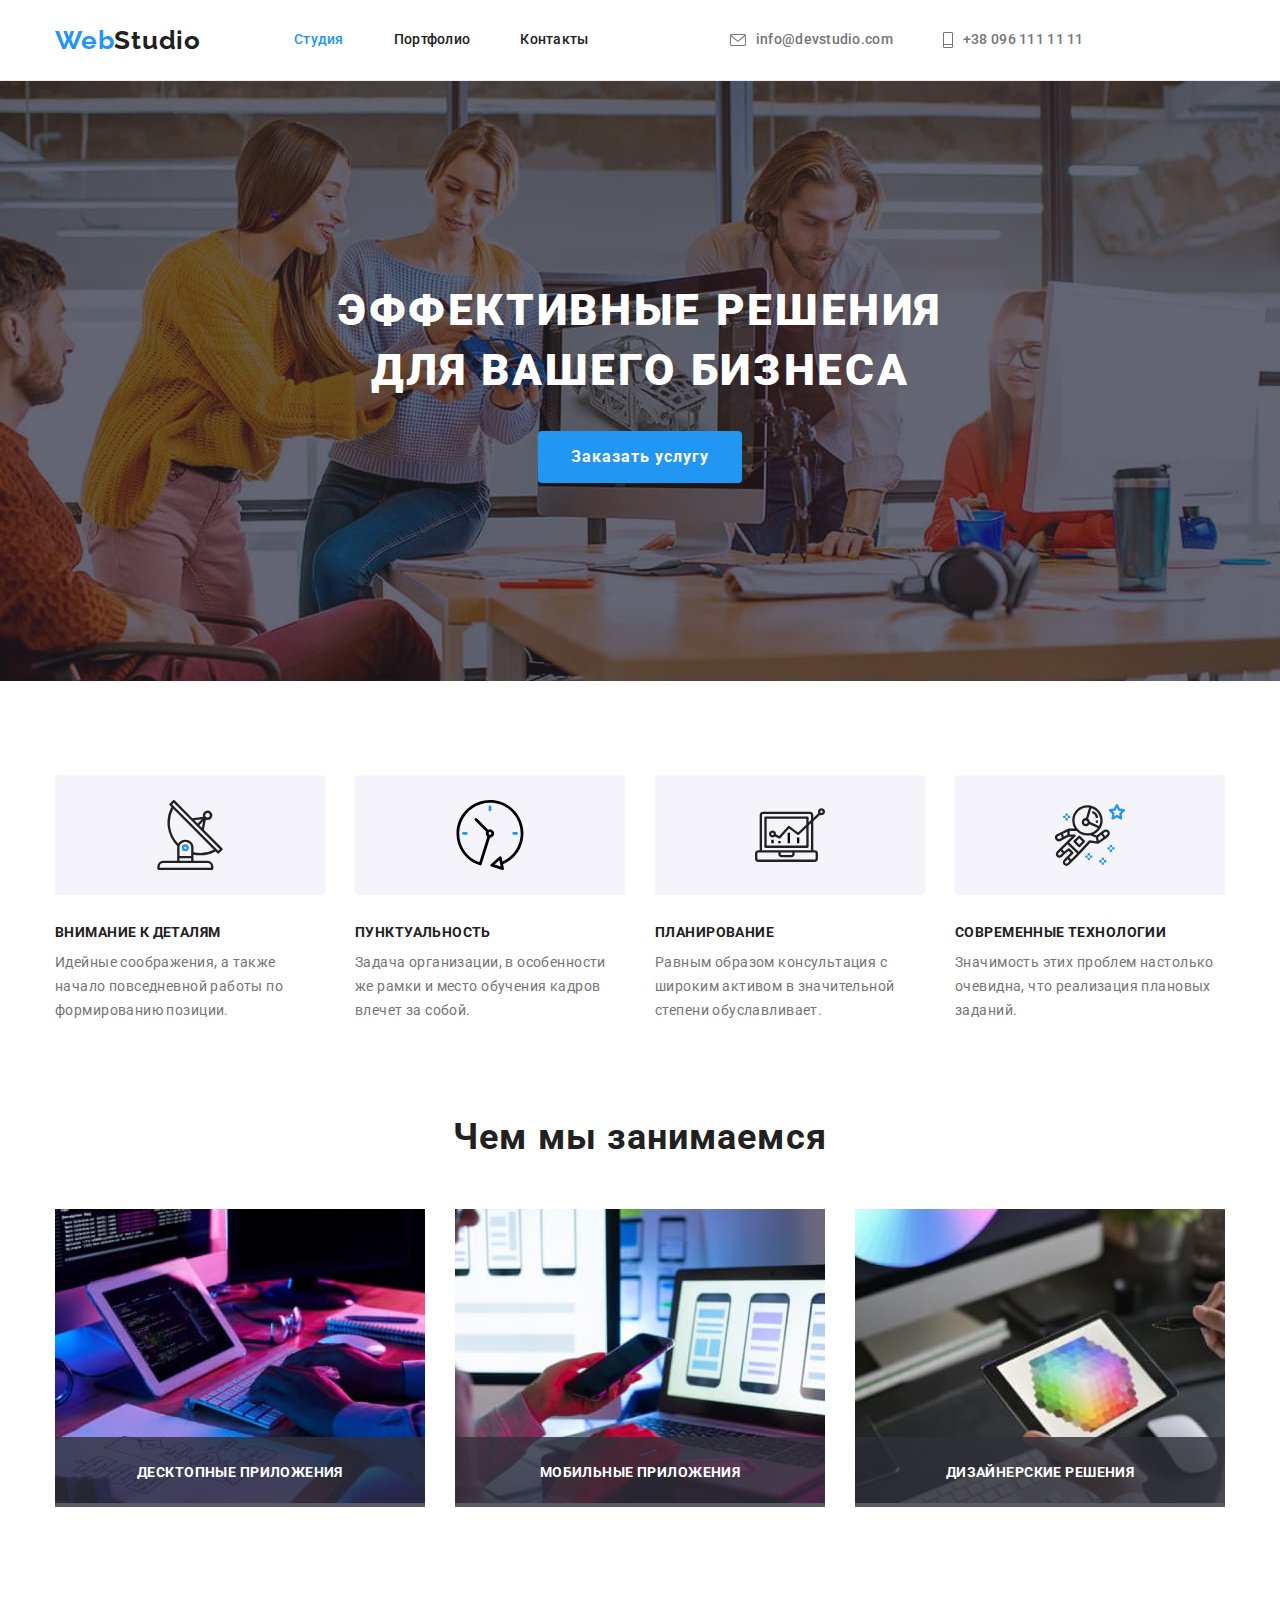
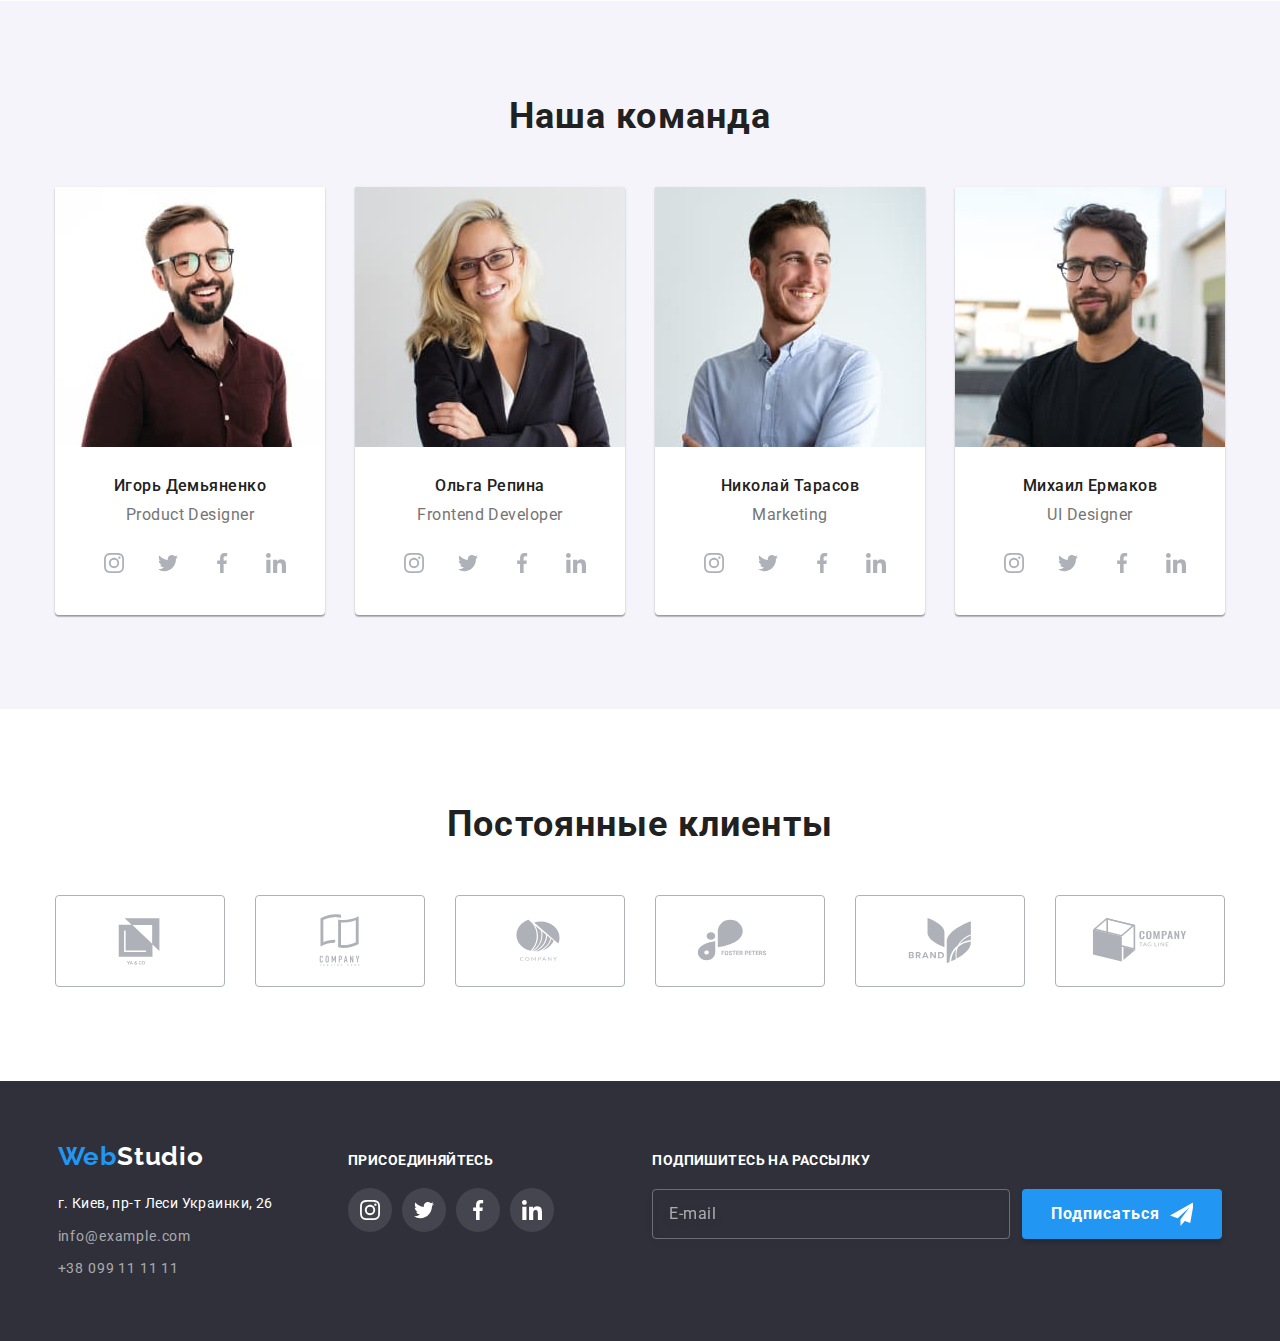
==== commit f0028e49: "For third inspection" ====
--- a/index.html
+++ b/index.html
@@ -504,7 +504,7 @@
                 <ul class="dot">
                     <li class="footer-adress"><a class="foot-ad" href=""> г. Киев, пр-т Леси Украинки, 26 </a></li>
                     <li class="footer-contacts"><a class="foot-cont" href="mailto:info@example.com">info@example.com</a></li>
-                    <li class="footer-contacts"><a class="foot-cont" href="tel:+380991111111">+38099111111</a></li>
+                    <li class="footer-contacts"><a class="foot-cont" href="tel:+380991111111">+38 099 11 11 11</a></li>
                 </ul>
             </address>
         </div>
--- a/css/main.min.css
+++ b/css/main.min.css
@@ -1 +1 @@
-body{background-color:#fff;color:#212121;font-family:"Roboto",sans-serif;margin:0}html{-webkit-box-sizing:border-box;box-sizing:border-box}p,h1,h2,h3,h4,h5,h6{margin:0}ul{margin:0;padding-left:0;list-style:none}button{cursor:pointer;border:1px solid rgba(0,0,0,0)}a{text-decoration:none;color:currentColor}.img{display:block;max-width:100%;height:auto;width:100%}.dot{list-style:none}.container{width:1200px;padding-left:15px;padding-right:15px;margin:0 auto}@media screen and (max-width: 479px){.container{width:90%}}@media screen and (min-width: 480px){.container{max-width:480px}}@media screen and (min-width: 768px){.container{max-width:768px}}@media screen and (min-width: 1200px){.container{max-width:1200px}}.visually-hidden{position:absolute;white-space:nowrap;width:1px;height:1px;overflow:hidden;border:0;padding:0;clip:rect(0 0 0 0);-webkit-clip-path:inset(50%);clip-path:inset(50%);margin:-1px}.header{border-bottom:1px solid #ececec}.header .container{display:-webkit-box;display:-ms-flexbox;display:flex;height:60px;-webkit-box-align:center;-ms-flex-align:center;align-items:center}@media screen and (min-width: 768px){.header .container{height:80px}}@media screen and (max-width: 1199px){.header .container{-webkit-box-pack:justify;-ms-flex-pack:justify;justify-content:space-between}}.header-nav{display:-webkit-box;display:-ms-flexbox;display:flex;-webkit-box-align:center;-ms-flex-align:center;align-items:center}.header-logo{color:#2196f3;font-family:"Raleway";font-weight:700;font-size:24px;line-height:1.17;letter-spacing:.03em;text-decoration:none}@media screen and (min-width: 768px){.header-logo{margin-right:88px}}@media screen and (min-width: 1200px){.header-logo{margin-right:93px;font-size:26px;line-height:1.19}}.header-logo-studio{color:#212121}.menu{display:none}@media screen and (min-width: 768px){.menu{display:-webkit-box;display:-ms-flexbox;display:flex;-webkit-box-align:center;-ms-flex-align:center;align-items:center;-ms-flex-pack:distribute;justify-content:space-around}}.menu-item{margin-right:50px}.menu-item:nth-child(3n){margin-right:0}.header-studio,.header-portfolio-contacts{-webkit-transition-property:color;transition-property:color;-webkit-transition-duration:250ms;transition-duration:250ms;-webkit-transition-timing-function:cubic-bezier(0.4, 0, 0.2, 1);transition-timing-function:cubic-bezier(0.4, 0, 0.2, 1);display:block;font-weight:500;font-size:14px;line-height:1.14;letter-spacing:.02em;color:#212121;text-decoration:none;padding-top:32px;padding-bottom:32px}.header-studio:active,.header-studio:hover,.header-studio:focus,.header-portfolio-contacts:active,.header-portfolio-contacts:hover,.header-portfolio-contacts:focus{color:#2196f3}.current{position:relative;color:#2196f3}.header-portfolio-contacts .current{color:#2196f3}.current::after{content:"";position:absolute;bottom:0;display:block;width:100%;height:4px;border-radius:2px;background-color:#2196f3;opacity:0}.current:hover::after,.current:focus::after,.current:active::after{opacity:1}.contact-list{display:none;-webkit-box-align:center;-ms-flex-align:center;align-items:center}@media screen and (min-width: 768px){.contact-list{display:block;margin-left:auto}}@media screen and (min-width: 1200px){.contact-list{display:-webkit-box;display:-ms-flexbox;display:flex;vertical-align:middle;padding-top:32px;padding-bottom:32px;margin:auto}}.contacts-link{-webkit-transition-property:color;transition-property:color;-webkit-transition-duration:250ms;transition-duration:250ms;-webkit-transition-timing-function:cubic-bezier(0.4, 0, 0.2, 1);transition-timing-function:cubic-bezier(0.4, 0, 0.2, 1);font-weight:500;font-size:14px;line-height:1.14;letter-spacing:.02em;color:#757575;display:-webkit-box;display:-ms-flexbox;display:flex;-webkit-box-align:center;-ms-flex-align:center;align-items:center}.contacts-link:hover,.contacts-link:focus{color:#2196f3}.header-email:not(:last-child){margin-bottom:10px}@media screen and (min-width: 1200px){.header-email:not(:last-child){margin-bottom:0;margin-right:50px}}.header-post-icon,.header-tel-icon{-ms-flex-item-align:center;align-self:center;margin-right:10px;fill:currentColor}.header-post-icon:hover,.header-post-icon:focus,.header-tel-icon:hover,.header-tel-icon:focus{color:#2196f3}.header-post-icon:hover,.header-tel-icon:hover{color:#2196f3}.hero-section{padding-top:120px;padding-bottom:120px;text-align:center;-webkit-box-align:center;-ms-flex-align:center;align-items:center;background-color:#2f303a;max-width:1600px;margin-left:auto;margin-right:auto;background:-webkit-gradient(linear, left top, left bottom, from(rgba(47, 48, 58, 0.4)), to(rgba(47, 48, 58, 0.4))),url(../images/mobile/hero-mobile-1x-480-mino.jpg);background:linear-gradient(rgba(47, 48, 58, 0.4), rgba(47, 48, 58, 0.4)),url(../images/mobile/hero-mobile-1x-480-mino.jpg);background-size:cover;background-position:center}@media screen and (min-width: 768px){.hero-section{max-width:768px;max-height:400px}}@media screen and (min-width: 1200px){.hero-section{max-width:1600px;min-height:600px;padding-top:200px;padding-bottom:200px;-webkit-box-align:center;-ms-flex-align:center;align-items:center}}@media(min-device-pixel-ratio: 2),(-webkit-min-device-pixel-ratio: 2),(min-resolution: 192dpi),(min-resolution: 2dppx){.hero-section{background-image:-webkit-gradient(linear, left top, right top, from(rgba(47, 48, 58, 0.4)), to(rgba(47, 48, 58, 0.4))),url(../images/mobile/hero-mobile-2x-960-mino.jpg);background-image:linear-gradient(to right, rgba(47, 48, 58, 0.4), rgba(47, 48, 58, 0.4)),url(../images/mobile/hero-mobile-2x-960-mino.jpg)}}@media screen and (min-width: 768px){.hero-section{background-image:-webkit-gradient(linear, left top, right top, from(rgba(47, 48, 58, 0.4)), to(rgba(47, 48, 58, 0.4))),url(../images/tablet/hero-tablet-1x-768-mino.jpg);background-image:linear-gradient(to right, rgba(47, 48, 58, 0.4), rgba(47, 48, 58, 0.4)),url(../images/tablet/hero-tablet-1x-768-mino.jpg)}}@media(min-device-pixel-ratio: 2),(-webkit-min-device-pixel-ratio: 2),(min-resolution: 192dpi),(min-resolution: 2dppx){.hero-section{background-image:-webkit-gradient(linear, left top, right top, from(rgba(47, 48, 58, 0.4)), to(rgba(47, 48, 58, 0.4))),url(../images/tablet/hero-tablet-2x-1536-mino.jpg);background-image:linear-gradient(to right, rgba(47, 48, 58, 0.4), rgba(47, 48, 58, 0.4)),url(../images/tablet/hero-tablet-2x-1536-mino.jpg)}}@media screen and (min-width: 1200px){.hero-section{background-image:-webkit-gradient(linear, left top, right top, from(rgba(47, 48, 58, 0.4)), to(rgba(47, 48, 58, 0.4))),url(../images/desktop/hero-desktop-1x-1600-mino.jpg);background-image:linear-gradient(to right, rgba(47, 48, 58, 0.4), rgba(47, 48, 58, 0.4)),url(../images/desktop/hero-desktop-1x-1600-mino.jpg)}}@media(min-device-pixel-ratio: 2),(-webkit-min-device-pixel-ratio: 2),(min-resolution: 192dpi),(min-resolution: 2dppx){.hero-section{background-image:-webkit-gradient(linear, left top, right top, from(rgba(47, 48, 58, 0.4)), to(rgba(47, 48, 58, 0.4))),url(../images/desktop/hero-desktop-2x-3200-mino.jpg);background-image:linear-gradient(to right, rgba(47, 48, 58, 0.4), rgba(47, 48, 58, 0.4)),url(../images/desktop/hero-desktop-2x-3200-mino.jpg)}}.hero-title{margin-top:0;margin-bottom:30px;color:#fff;font-weight:900;font-size:26px;line-height:1.62;letter-spacing:.06em;text-transform:uppercase}@media screen and (min-width: 1200px){.hero-title{font-size:44px;line-height:1.36}}.button-hero{border-radius:4px;padding:10px 32px;min-width:200px;color:#fff;background-color:#2196f3;font-family:Roboto;font-weight:700;font-size:16px;line-height:1.88;-webkit-box-align:center;-ms-flex-align:center;align-items:center;letter-spacing:.06em;cursor:pointer;-webkit-transition:background-color 250ms cubic-bezier(0.4, 0, 0.2, 1);transition:background-color 250ms cubic-bezier(0.4, 0, 0.2, 1)}.button-hero:hover,.button-hero:focus,.button-hero:active{background-color:#2196f3;color:#fff}.benefits{padding:60px 0}@media screen and (min-width: 1200px){.benefits{padding:94px 0}}.benefits__item{margin:-30px}@media screen and (min-width: 768px){.benefits__item{display:-webkit-box;display:-ms-flexbox;display:flex;-ms-flex-wrap:wrap;flex-wrap:wrap;margin:-15px}}.benefit-item{max-width:450px;margin:30px}@media screen and (min-width: 768px){.benefit-item{width:calc((100% - 60px)/2);margin:15px}}@media screen and (min-width: 1200px){.benefit-item{width:calc((100% - 120px)/4)}}.benefit__wrapper{display:-webkit-box;display:-ms-flexbox;display:flex;-webkit-box-pack:center;-ms-flex-pack:center;justify-content:center;-webkit-box-align:center;-ms-flex-align:center;align-items:center;margin-top:0;margin-bottom:30px;height:120px;border-radius:4px;background-color:#f5f4fa}.benefits__title{margin-top:0;margin-bottom:10px;color:#212121;font-weight:700;font-size:14px;line-height:1.14;letter-spacing:.03em;text-transform:uppercase}.benefits__text{font-weight:400;font-size:14px;line-height:1.71;letter-spacing:.03em;color:#757575;text-transform:none}@media screen and (max-width: 1199px){.work{display:none}}@media screen and (min-width: 1200px){.work{padding-bottom:94px}}.work__list{display:-webkit-box;display:-ms-flexbox;display:flex;-webkit-box-pack:justify;-ms-flex-pack:justify;justify-content:space-between}.work__title{margin-bottom:50px;font-weight:700;font-size:36px;line-height:1.16;text-align:center;letter-spacing:.03em;color:#212121}.work__box{position:relative}.work__tab{position:absolute;left:0;bottom:0;width:100%;background:rgba(47,48,58,.8)}.work__text{display:-webkit-box;display:-ms-flexbox;display:flex;-webkit-box-pack:center;-ms-flex-pack:center;justify-content:center;-webkit-box-align:center;-ms-flex-align:center;align-items:center;height:70px;width:100%;font-family:"Roboto";font-weight:700;font-size:14px;line-height:16px;text-align:center;letter-spacing:.03em;text-transform:uppercase;color:#fff}.team{background:#f5f4fa;padding:60px 0}@media screen and (min-width: 1200px){.team{padding:94px 0}}.team__title{margin-bottom:30px;font-weight:700;font-size:28px;line-height:1.18;text-align:center;letter-spacing:.03em;color:#212121}@media screen and (min-width: 1200px){.team__title{margin-bottom:50px;font-size:36px;line-height:1.17}}@media screen and (min-width: 768px){.team__list{display:-webkit-box;display:-ms-flexbox;display:flex;-ms-flex-wrap:wrap;flex-wrap:wrap;margin:0 -15px -15px -15px}}@media screen and (min-width: 1200px){.team__list{margin:0 -15px -15px -15px}}.photo-boxes{background:#fff;-webkit-box-shadow:0px 1px 3px rgba(0,0,0,.12),0px 1px 1px rgba(0,0,0,.14),0px 2px 1px rgba(0,0,0,.2);box-shadow:0px 1px 3px rgba(0,0,0,.12),0px 1px 1px rgba(0,0,0,.14),0px 2px 1px rgba(0,0,0,.2);border-radius:0px 0px 4px 4px;max-width:450px;margin-bottom:30px}@media screen and (max-width: 767px){.photo-boxes:last-child{margin-bottom:0}}@media screen and (min-width: 768px){.photo-boxes{margin:15px;width:calc((100% - 60px)/2)}}@media screen and (min-width: 1200px){.photo-boxes{width:calc((100% - 120px)/4)}}.team-description{padding:30px 5px}.name{font-weight:500;font-size:16px;line-height:1.18;letter-spacing:.03em;text-align:center;margin-bottom:10px;color:#212121}.job-title{font-weight:400;font-size:16px;line-height:1.18;letter-spacing:.03em;text-align:center;margin-bottom:16px;color:#757575}.team-soc-list{display:-webkit-box;display:-ms-flexbox;display:flex;-webkit-box-pack:center;-ms-flex-pack:center;justify-content:center}.team-soc-item{width:44px;height:44px;margin-left:10px}.team-soc-link{-webkit-transition-property:color,background-color;transition-property:color,background-color;-webkit-transition-duration:250ms;transition-duration:250ms;-webkit-transition-timing-function:cubic-bezier(0.4, 0, 0.2, 1);transition-timing-function:cubic-bezier(0.4, 0, 0.2, 1);display:-webkit-box;display:-ms-flexbox;display:flex;-webkit-box-align:center;-ms-flex-align:center;align-items:center;-webkit-box-pack:center;-ms-flex-pack:center;justify-content:center;width:100%;height:100%;border-radius:50%;color:#afb1b8}.team-soc-link:hover,.team-soc-link:focus{background-color:#2196f3;color:#fff}.team-soc-icon{fill:currentColor}.clients{padding:60px 0}@media screen and (min-width: 1200px){.clients{padding:94px 0}}.clients-title{margin-top:0;margin-bottom:30px;font-weight:700;font-size:28px;line-height:1.18;text-align:center;letter-spacing:.03em;color:#212121}@media screen and (min-width: 1200px){.clients-title{margin-bottom:50px;font-size:36px;line-height:1.17}}.clients-list{-webkit-box-pack:center;-ms-flex-pack:center;justify-content:center;display:-webkit-box;display:-ms-flexbox;display:flex;-ms-flex-wrap:wrap;flex-wrap:wrap;margin:-15px}.clients-item{width:170px;height:92px;margin:15px;width:calc((100% - 60px)/2)}@media screen and (min-width: 768px){.clients-item{width:calc((100% - 90px)/3)}}@media screen and (min-width: 1200px){.clients-item{width:calc((100% - 180px)/6)}}.clients-link{-webkit-transition-property:color,border;transition-property:color,border;-webkit-transition-duration:250ms;transition-duration:250ms;-webkit-transition-timing-function:cubic-bezier(0.4, 0, 0.2, 1);transition-timing-function:cubic-bezier(0.4, 0, 0.2, 1);display:-webkit-box;display:-ms-flexbox;display:flex;-ms-flex-line-pack:center;align-content:center;-webkit-box-pack:center;-ms-flex-pack:center;justify-content:center;-ms-flex-wrap:wrap;flex-wrap:wrap;width:100%;height:100%;border:1px solid #afb1b8;border-radius:4px;color:#afb1b8}.clients-link:hover,.clients-link:focus{color:#2196f3;border-color:#2196f3}.clients-icon{fill:currentColor}.footer{background:#2f303a;padding-top:60px;padding-bottom:60px}@media screen and (min-width: 768px){.footer .container{display:-webkit-box;display:-ms-flexbox;display:flex;-ms-flex-wrap:wrap;flex-wrap:wrap;-ms-flex-pack:distribute;justify-content:space-around}}@media screen and (min-width: 1200px){.footer .container{-webkit-box-align:baseline;-ms-flex-align:baseline;align-items:baseline}}.footer-wrapper{margin-bottom:60px;text-align:center}@media screen and (min-width: 1200px){.footer-wrapper{text-align:left;margin-bottom:0}}.footer-logo{display:inline-block;margin-bottom:20px;font-family:"Raleway";font-weight:700;font-size:24px;line-height:1.17;letter-spacing:.03em;color:#2196f3;text-decoration:none}@media screen and (min-width: 1200px){.footer-logo{font-size:26px;line-height:1.19}}.footer-logospan{color:#fff}.details{margin-bottom:20px;display:inline-block}.footer-adress{margin-bottom:9px}.foot-ad{-webkit-transition-property:color;transition-property:color;-webkit-transition-duration:250ms;transition-duration:250ms;-webkit-transition-timing-function:cubic-bezier(0.4, 0, 0.2, 1);transition-timing-function:cubic-bezier(0.4, 0, 0.2, 1);font-family:"Roboto";font-style:normal;font-weight:400;font-size:14px;line-height:1.7;letter-spacing:.03em;color:#fff;text-decoration:none}.foot-ad:hover,.foot-ad:focus{color:#2196f3}.foot-cont{-webkit-transition-property:color;transition-property:color;-webkit-transition-duration:250ms;transition-duration:250ms;-webkit-transition-timing-function:cubic-bezier(0.4, 0, 0.2, 1);transition-timing-function:cubic-bezier(0.4, 0, 0.2, 1);font-family:"Roboto";font-style:normal;font-weight:400;font-size:14px;line-height:1.7;letter-spacing:.03em;color:rgba(255,255,255,.6);text-decoration:none}.foot-cont:hover,.foot-cont:focus{color:#2196f3}.footer-contacts:nth-child(3n){margin-bottom:0}.footer-soc{margin-bottom:60px;text-align:center}@media screen and (min-width: 1200px){.footer-soc{text-align:left;margin-left:70px;margin-bottom:0}}.footer-soc-list{display:-webkit-box;display:-ms-flexbox;display:flex;-webkit-box-pack:center;-ms-flex-pack:center;justify-content:center}.footer-soc-title{margin-top:0;margin-bottom:20px;display:block;font-size:14px;line-height:16px;letter-spacing:.03em;text-transform:uppercase;color:#fff}.footer-soc-item{width:44px;height:44px;margin-left:10px}.footer-soc-item:nth-child(1){margin-left:0}.footer-item:not(:last-child){margin-bottom:9px}.footer-soc-link{-webkit-transition-property:color,background-color;transition-property:color,background-color;-webkit-transition-duration:250ms;transition-duration:250ms;-webkit-transition-timing-function:cubic-bezier(0.4, 0, 0.2, 1);transition-timing-function:cubic-bezier(0.4, 0, 0.2, 1);display:-webkit-box;display:-ms-flexbox;display:flex;-webkit-box-align:center;-ms-flex-align:center;align-items:center;-webkit-box-pack:center;-ms-flex-pack:center;justify-content:center;width:44px;height:44px;border-radius:50%;color:#fff;background-image:radial-gradient(rgba(255, 255, 255, 0.1), rgba(255, 255, 255, 0.1))}.footer-soc-link:hover,.footer-soc-link:focus{background-color:#2196f3}.footer-soc-icon{fill:currentColor}.footer-mailing-list{text-align:center}@media screen and (min-width: 768px)and (max-width: 1200px){.footer-mailing-list{width:450px}}@media screen and (min-width: 1200px){.footer-mailing-list{text-align:left;margin-left:93px;margin-bottom:0}}.mailing-text{margin-bottom:20px;padding-top:12px;font-weight:700;font-size:14px;line-height:1.14;letter-spacing:.03em;text-transform:uppercase;color:#fff}@media screen and (min-width: 1200px){.mailing-form{display:-webkit-box;display:-ms-flexbox;display:flex;-webkit-box-align:center;-ms-flex-align:center;align-items:center}}.mailing-input{margin-right:12px;margin-bottom:20px;padding-left:16px;min-width:358px;height:50px;color:rgba(255,255,255,.6);background-color:rgba(0,0,0,0);border:1px solid rgba(255,255,255,.3);-webkit-filter:drop-shadow(0px 4px 4px rgba(0, 0, 0, 0.15));filter:drop-shadow(0px 4px 4px rgba(0, 0, 0, 0.15));border-radius:4px}.mailing-input::-webkit-input-placeholder{font-size:16px;line-height:1.25;letter-spacing:.03em;color:rgba(255,255,255,.6)}.mailing-input::-moz-placeholder{font-size:16px;line-height:1.25;letter-spacing:.03em;color:rgba(255,255,255,.6)}.mailing-input:-ms-input-placeholder{font-size:16px;line-height:1.25;letter-spacing:.03em;color:rgba(255,255,255,.6)}.mailing-input::-ms-input-placeholder{font-size:16px;line-height:1.25;letter-spacing:.03em;color:rgba(255,255,255,.6)}.mailing-input::placeholder{font-size:16px;line-height:1.25;letter-spacing:.03em;color:rgba(255,255,255,.6)}@media screen and (min-width: 1200px){.mailing-input{width:358px;margin-bottom:0;margin-right:12px}}.mailing-button{display:-webkit-box;display:-ms-flexbox;display:flex;-webkit-box-align:center;-ms-flex-align:center;align-items:center;-webkit-box-pack:justify;-ms-flex-pack:justify;justify-content:space-between;margin-right:auto;margin-left:auto;width:200px;padding:10px 29px;font-weight:700;font-size:16px;line-height:30px;letter-spacing:.06em;color:#fff;background-color:#2196f3;-webkit-box-shadow:0px 4px 4px rgba(0,0,0,.15);box-shadow:0px 4px 4px rgba(0,0,0,.15);border-radius:4px;border:none;cursor:pointer}.telegram-icon{margin-left:10px;fill:#fff}.backdrop{position:fixed;top:0;left:0;width:100%;height:100%;background-color:rgba(0,0,0,.2);-webkit-transition-property:opacity,visibility;transition-property:opacity,visibility;-webkit-transition-duration:250ms;transition-duration:250ms;-webkit-transition-timing-function:cubic-bezier(0.4, 0, 0.2, 1);transition-timing-function:cubic-bezier(0.4, 0, 0.2, 1)}.backdrop.is-hidden{visibility:hidden;opacity:0;pointer-events:none}.modal{position:absolute;top:50%;left:50%;-webkit-transform:translate(-50%, -50%);transform:translate(-50%, -50%);margin:0;width:450px;max-height:581px;background-color:#fff;-webkit-box-shadow:0px 1px 3px rgba(0,0,0,.12),0px 1px 1px rgba(0,0,0,.14),0px 2px 1px rgba(0,0,0,.2);box-shadow:0px 1px 3px rgba(0,0,0,.12),0px 1px 1px rgba(0,0,0,.14),0px 2px 1px rgba(0,0,0,.2);border-radius:4px}@media screen and (min-width: 1200px){.modal{width:528px}}.modal-inner{display:block;width:100%;margin:0;padding:40px 39px 40px 41px}.close-button{position:absolute;top:8px;right:8px;width:30px;height:30px;margin:0;padding:6px 7px 6px 6px;-webkit-box-pack:center;-ms-flex-pack:center;justify-content:center;-webkit-box-align:center;-ms-flex-align:center;align-items:center;border-radius:50%;border:1px solid rgba(0,0,0,.1);background-color:#fff;cursor:pointer}.modal-icon{-webkit-transition-property:fill;transition-property:fill;-webkit-transition-duration:250ms;transition-duration:250ms;-webkit-transition-timing-function:cubic-bezier(0.4, 0, 0.2, 1);transition-timing-function:cubic-bezier(0.4, 0, 0.2, 1)}.close-button:hover .modal-icon{fill:#2196f3}.modal-title{display:block;margin-bottom:12px;margin-right:0;font-size:20px;line-height:1.15;-webkit-box-pack:center;-ms-flex-pack:center;justify-content:center;text-align:center;letter-spacing:.03em;color:#212121}.form-field{display:block;-webkit-box-align:center;-ms-flex-align:center;align-items:center;margin:0;margin-bottom:10px;align-items:center}.form-field-label{display:block;margin-bottom:4px;font-size:12px;line-height:1.02;letter-spacing:.01em;color:#757575}.form-field-input{width:100%;height:40px;font-family:inherit;border:1px solid rgba(33,33,33,.2);border-radius:4px;padding:12px 12px 12px 42px;cursor:pointer;-webkit-transition:-webkit-transform 250ms cubic-bezier(0.4, 0, 0.2, 1);transition:-webkit-transform 250ms cubic-bezier(0.4, 0, 0.2, 1);transition:transform 250ms cubic-bezier(0.4, 0, 0.2, 1);transition:transform 250ms cubic-bezier(0.4, 0, 0.2, 1), -webkit-transform 250ms cubic-bezier(0.4, 0, 0.2, 1)}.form-field-inner{position:relative;margin-bottom:10px}.form-field-icon{position:absolute;left:12px;top:50%;width:16px;height:16px;-webkit-transform:translateY(-50%);transform:translateY(-50%);-webkit-transition:-webkit-transform 250ms cubic-bezier(0.4, 0, 0.2, 1);transition:-webkit-transform 250ms cubic-bezier(0.4, 0, 0.2, 1);transition:transform 250ms cubic-bezier(0.4, 0, 0.2, 1);transition:transform 250ms cubic-bezier(0.4, 0, 0.2, 1), -webkit-transform 250ms cubic-bezier(0.4, 0, 0.2, 1)}.form-field-input:focus~.form-field-icon{fill:#2196f3}.form-field-comment{margin-top:0;margin-bottom:20px}.form-field-condition .terms-condition-label{font-size:12px;line-height:1.02;letter-spacing:.01em;color:#757575}@media screen and (min-width: 1200px){.form-field-condition .terms-condition-label{font-size:14px;line-height:1.71}}.form-field-textarea{width:100%;height:120px;padding:12px 16px;border:1px solid rgba(33,33,33,.2);border-radius:4px;resize:none}.form-field-textarea:focus{outline:none;border-color:#2196f3}.form-field-textarea::-webkit-input-placeholder{font-weight:400;font-size:14px;line-height:1.14;letter-spacing:.01em;color:rgba(117,117,117,.5)}.form-field-textarea::-moz-placeholder{font-weight:400;font-size:14px;line-height:1.14;letter-spacing:.01em;color:rgba(117,117,117,.5)}.form-field-textarea:-ms-input-placeholder{font-weight:400;font-size:14px;line-height:1.14;letter-spacing:.01em;color:rgba(117,117,117,.5)}.form-field-textarea::-ms-input-placeholder{font-weight:400;font-size:14px;line-height:1.14;letter-spacing:.01em;color:rgba(117,117,117,.5)}.form-field-textarea::placeholder{font-weight:400;font-size:14px;line-height:1.14;letter-spacing:.01em;color:rgba(117,117,117,.5)}.terms-condition-label{margin-left:0}.terms-condition-input{margin-right:8px}.terms-condition-text{color:#2196f3;text-decoration:underline}.form-field-button{-webkit-transform:translateX(57%);transform:translateX(57%);padding:10px 56px;color:#fff;background-color:#2196f3;font-weight:700;font-size:16px;line-height:1.89;letter-spacing:.06em;-webkit-box-shadow:0px 4px 4px rgba(0,0,0,.15);box-shadow:0px 4px 4px rgba(0,0,0,.15);border:none;border-radius:4px;cursor:pointer}.checkbox{display:-webkit-box;display:-ms-flexbox;display:flex;-webkit-box-align:center;-ms-flex-align:center;align-items:center;margin-bottom:30px}.terms-condition-input{-webkit-appearance:none;-moz-appearance:none;appearance:none}.terms-condition-input:checked+.checkbox-icon{background-color:#2196f3;border:none;display:block}.checkbox-control{display:-webkit-box;display:-ms-flexbox;display:flex;-webkit-box-pack:center;-ms-flex-pack:center;justify-content:center;-webkit-box-align:center;-ms-flex-align:center;align-items:center;-ms-flex-negative:0;flex-shrink:0;width:15px;height:15px;margin-left:0;margin-right:7px;border-radius:2px;border:1px solid #212121}@media screen and (min-width: 1200px){.checkbox-control{margin-left:13px}}.checkbox-icon{-ms-flex-negative:0;flex-shrink:0;display:none;width:16px;height:15px;border-radius:2px}.terms-condition-label{display:-webkit-box;display:-ms-flexbox;display:flex;-webkit-box-orient:horizontal;-webkit-box-direction:reverse;-ms-flex-direction:row-reverse;flex-direction:row-reverse;margin:0;font-size:14px;line-height:1.71px;letter-spacing:.03em;-webkit-box-align:center;-ms-flex-align:center;align-items:center;-webkit-box-pack:center;-ms-flex-pack:center;justify-content:center}.terms-condition-label a{color:#2196f3;border-bottom:1px solid #2196f3}.section-portfolio{padding:60px 0}@media screen and (min-width: 1200px){.section-portfolio{padding:94px 0}}.btn{display:-webkit-box;display:-ms-flexbox;display:flex;-ms-flex-wrap:wrap;flex-wrap:wrap;margin-bottom:40px}@media screen and (max-width: 767px){.btn{margin-top:-15px}}@media screen and (min-width: 768px){.btn{-webkit-box-pack:center;-ms-flex-pack:center;justify-content:center}}@media screen and (min-width: 768px)and (max-width: 1199px){.btn{margin-bottom:30px}}@media screen and (min-width: 1200px){.btn{margin-bottom:50px}}.item-button{background-color:#f5f4fa}.item-button+.item-button{margin-left:8px}@media screen and (max-width: 767px){.item-button{margin-top:15px}}@media screen and (min-width: 768px){.item-button:last-child{margin-right:0}}.btn .color{margin-top:0;display:inline-block;border-radius:4px;min-width:73px;padding:6px 22px;margin-right:8px;text-align:center;border:1px solid;background-color:#212121;color:#212121;background-color:#f5f4fa;font-family:inherit;font-size:16px;font-weight:500;line-height:1.63;cursor:pointer;border:none;-webkit-transition:color 250ms cubic-bezier(0.4, 0, 0.2, 1),background-color 250ms cubic-bezier(0.4, 0, 0.2, 1),-webkit-box-shadow 250ms cubic-bezier(0.4, 0, 0.2, 1);transition:color 250ms cubic-bezier(0.4, 0, 0.2, 1),background-color 250ms cubic-bezier(0.4, 0, 0.2, 1),-webkit-box-shadow 250ms cubic-bezier(0.4, 0, 0.2, 1);transition:color 250ms cubic-bezier(0.4, 0, 0.2, 1),background-color 250ms cubic-bezier(0.4, 0, 0.2, 1),box-shadow 250ms cubic-bezier(0.4, 0, 0.2, 1);transition:color 250ms cubic-bezier(0.4, 0, 0.2, 1),background-color 250ms cubic-bezier(0.4, 0, 0.2, 1),box-shadow 250ms cubic-bezier(0.4, 0, 0.2, 1),-webkit-box-shadow 250ms cubic-bezier(0.4, 0, 0.2, 1)}.btn .color:hover,.btn .color:focus{color:#fff;background-color:#2196f3}.cards{background-color:#fff}.color:hover,.color:focus{-webkit-box-shadow:0px 2px 1px 0px rgba(0,0,0,.2),0px 1px 1px 0px rgba(0,0,0,.14),0px 1px 3px 0px rgba(0,0,0,.12);box-shadow:0px 2px 1px 0px rgba(0,0,0,.2),0px 1px 1px 0px rgba(0,0,0,.14),0px 1px 3px 0px rgba(0,0,0,.12)}@media screen and (min-width: 768px){.card{display:-webkit-box;display:-ms-flexbox;display:flex;-ms-flex-wrap:wrap;flex-wrap:wrap;margin:-15px}}.flex-element{position:relative;margin-right:30px;margin-bottom:30px;width:450px}@media screen and (max-width: 767px){.flex-element{margin-bottom:30px}.flex-element:last-child{margin-bottom:0}}@media screen and (min-width: 768px){.flex-element{margin:15px;max-width:354px;width:calc((100% - 60px)/2)}}@media screen and (min-width: 1200px){.flex-element{max-width:370px;width:calc((100% - 90px)/3)}}.element-decor{display:-webkit-box;display:-ms-flexbox;display:flex;-webkit-box-orient:vertical;-webkit-box-direction:normal;-ms-flex-direction:column;flex-direction:column;-webkit-transition:-webkit-box-shadow 250ms cubic-bezier(0.4, 0, 0.2, 1);transition:-webkit-box-shadow 250ms cubic-bezier(0.4, 0, 0.2, 1);transition:box-shadow 250ms cubic-bezier(0.4, 0, 0.2, 1);transition:box-shadow 250ms cubic-bezier(0.4, 0, 0.2, 1), -webkit-box-shadow 250ms cubic-bezier(0.4, 0, 0.2, 1)}.element-decor:hover{-webkit-box-shadow:1px 4px 6px 0px rgba(0,0,0,.16),0px 4px 4px 0px rgba(0,0,0,.06),0px 1px 1px 0px rgba(0,0,0,.12);box-shadow:1px 4px 6px 0px rgba(0,0,0,.16),0px 4px 4px 0px rgba(0,0,0,.06),0px 1px 1px 0px rgba(0,0,0,.12)}.card-photo{overflow:hidden;margin-top:0}.block{padding:20px 24px;border:1px solid #eee;border-top:0;-webkit-box-flex:1;-ms-flex-positive:1;flex-grow:1}.card-title{margin-top:0;margin-bottom:4px;color:#212121;font-weight:700;font-size:18px;line-height:2;letter-spacing:.06em}.card-text{margin-top:0;margin-bottom:0;color:#757575;font-size:16px;line-height:1.88}.overlay-card{position:relative;overflow:hidden}.overlay-text{position:absolute;top:0;left:0;height:294px;padding:63px 24px;-webkit-box-pack:left;-ms-flex-pack:left;justify-content:left;font-size:18px;line-height:1.56;letter-spacing:.03em;color:#fff;background-color:#2196f3;-webkit-transform:translateY(100%);transform:translateY(100%);-webkit-transition:-webkit-transform 250ms cubic-bezier(0.4, 0, 0.2, 1);transition:-webkit-transform 250ms cubic-bezier(0.4, 0, 0.2, 1);transition:transform 250ms cubic-bezier(0.4, 0, 0.2, 1);transition:transform 250ms cubic-bezier(0.4, 0, 0.2, 1), -webkit-transform 250ms cubic-bezier(0.4, 0, 0.2, 1)}.flex-element:hover .overlay-text{-webkit-transform:translateY(0);transform:translateY(0)}.menu-open-btn{margin-left:auto;margin-top:10px;margin-bottom:10px;padding:0;width:40px;height:40px;border:0;background-color:rgba(0,0,0,0);-webkit-transform:translateX(20px);transform:translateX(20px)}.menu-open-btn:hover,.menu-open-btn:focus{fill:#2196f3}.menu-open-btn{-webkit-transition-property:fill;transition-property:fill;-webkit-transition-duration:250ms;transition-duration:250ms;-webkit-transition-timing-function:cubic-bezier(0.4, 0, 0.2, 1);transition-timing-function:cubic-bezier(0.4, 0, 0.2, 1)}@media screen and (min-width: 768px){.menu-open-btn{display:none}}.close-open-btn{position:absolute;top:10px;right:15px;width:40px;height:40px;border:0;background-color:rgba(0,0,0,0)}.close-open-btn:hover,.close-open-btn:focus{fill:#2196f3}.mob-menu{display:-webkit-box;display:-ms-flexbox;display:flex;-webkit-box-orient:vertical;-webkit-box-direction:normal;-ms-flex-direction:column;flex-direction:column;-webkit-box-pack:justify;-ms-flex-pack:justify;justify-content:space-between;position:fixed;z-index:2;top:0;left:0;padding-top:48px;padding-bottom:48px;width:100vw;height:100vh;background-color:#fff;overflow-y:scroll}.mob-menu.is-hidden{-webkit-transform:translateX(-100%);transform:translateX(-100%)}@media screen and (min-width: 768px){.mob-menu{display:none}}.mobmenu-container{display:-webkit-box;display:-ms-flexbox;display:flex;-webkit-box-orient:vertical;-webkit-box-direction:normal;-ms-flex-direction:column;flex-direction:column;-webkit-box-pack:justify;-ms-flex-pack:justify;justify-content:space-between;width:100%;height:100%;margin-left:auto;margin-right:auto;overflow:auto}@media screen and (min-width: 480px){.mobmenu-container{max-width:480px}}.mob-menu-list{margin-left:40px;margin-right:40px}.mob-menu-item:not(:last-child){margin-bottom:32px}.mob-menu-link{display:block;font-weight:500;font-size:40px;line-height:1.18;letter-spacing:.02em;color:title-text-color}.mob-menu-link:hover,.mob-menu-link:focus{color:#2196f3}.mob-menu-link.active{color:#2196f3}.mob-contacts-list{margin-left:40px}.mob-tel{font-weight:500;font-size:34px;line-height:1.18;letter-spacing:.02em;color:#2196f3}.mob-post{font-weight:500;font-size:24px;line-height:1.16;letter-spacing:.02em;color:#757575}.mob-contacts-item:not(:last-child){margin-bottom:32px}.menu-soc-item:not(:first-child){margin-left:10px}.menu-soc-item:not(:last-child)::after{content:"";width:22px;border:1px solid rgba(33,33,33,.2);-webkit-transform:rotate(90deg);transform:rotate(90deg);margin-left:10px}.menu-soc-list{margin-bottom:48px;display:-webkit-box;display:-ms-flexbox;display:flex;-ms-flex-wrap:wrap;flex-wrap:wrap;margin-top:64px;margin-left:40px}.menu-soc-link{font-weight:500;font-size:18px;line-height:1.22;letter-spacing:.02em;color:#2196f3}/*# sourceMappingURL=main.min.css.map */+body{background-color:#fff;color:#212121;font-family:"Roboto",sans-serif;margin:0}html{-webkit-box-sizing:border-box;box-sizing:border-box}p,h1,h2,h3,h4,h5,h6{margin:0}ul{margin:0;padding-left:0;list-style:none}button{cursor:pointer;border:1px solid rgba(0,0,0,0)}a{text-decoration:none;color:currentColor}.img{display:block;max-width:100%;height:auto;width:100%}.dot{list-style:none}.container{width:1200px;padding-left:15px;padding-right:15px;margin:0 auto}@media screen and (max-width: 479px){.container{width:90%}}@media screen and (min-width: 480px){.container{max-width:480px}}@media screen and (min-width: 768px){.container{max-width:768px}}@media screen and (min-width: 1200px){.container{max-width:1200px}}.visually-hidden{position:absolute;white-space:nowrap;width:1px;height:1px;overflow:hidden;border:0;padding:0;clip:rect(0 0 0 0);-webkit-clip-path:inset(50%);clip-path:inset(50%);margin:-1px}.header{border-bottom:1px solid #ececec}.header .container{display:-webkit-box;display:-ms-flexbox;display:flex;height:60px;-webkit-box-align:center;-ms-flex-align:center;align-items:center}@media screen and (min-width: 768px){.header .container{height:80px}}@media screen and (max-width: 1199px){.header .container{-webkit-box-pack:justify;-ms-flex-pack:justify;justify-content:space-between}}.header-nav{display:-webkit-box;display:-ms-flexbox;display:flex;-webkit-box-align:center;-ms-flex-align:center;align-items:center}.header-logo{color:#2196f3;font-family:"Raleway";font-weight:700;font-size:24px;line-height:1.17;letter-spacing:.03em;text-decoration:none}@media screen and (min-width: 768px){.header-logo{margin-right:88px}}@media screen and (min-width: 1200px){.header-logo{margin-right:93px;font-size:26px;line-height:1.19}}.header-logo-studio{color:#212121}.menu{display:none}@media screen and (min-width: 768px){.menu{display:-webkit-box;display:-ms-flexbox;display:flex;-webkit-box-align:center;-ms-flex-align:center;align-items:center;-ms-flex-pack:distribute;justify-content:space-around}}.menu-item{margin-right:50px}.menu-item:nth-child(3n){margin-right:0}.header-studio,.header-portfolio-contacts{-webkit-transition-property:color;transition-property:color;-webkit-transition-duration:250ms;transition-duration:250ms;-webkit-transition-timing-function:cubic-bezier(0.4, 0, 0.2, 1);transition-timing-function:cubic-bezier(0.4, 0, 0.2, 1);display:block;font-weight:500;font-size:14px;line-height:1.14;letter-spacing:.02em;color:#212121;text-decoration:none;padding-top:32px;padding-bottom:32px}.header-studio:active,.header-studio:hover,.header-studio:focus,.header-portfolio-contacts:active,.header-portfolio-contacts:hover,.header-portfolio-contacts:focus{color:#2196f3}.current{position:relative;color:#2196f3}.header-portfolio-contacts .current{color:#2196f3}.current::after{content:"";position:absolute;bottom:0;display:block;width:100%;height:4px;border-radius:2px;background-color:#2196f3;opacity:0}.current:hover::after,.current:focus::after,.current:active::after{opacity:1}.contact-list{display:none;-webkit-box-align:center;-ms-flex-align:center;align-items:center}@media screen and (min-width: 768px){.contact-list{display:block;margin-left:auto}}@media screen and (min-width: 1200px){.contact-list{display:-webkit-box;display:-ms-flexbox;display:flex;vertical-align:middle;padding-top:32px;padding-bottom:32px;margin:auto}}.contacts-link{-webkit-transition-property:color;transition-property:color;-webkit-transition-duration:250ms;transition-duration:250ms;-webkit-transition-timing-function:cubic-bezier(0.4, 0, 0.2, 1);transition-timing-function:cubic-bezier(0.4, 0, 0.2, 1);font-weight:500;font-size:14px;line-height:1.14;letter-spacing:.02em;color:#757575;display:-webkit-box;display:-ms-flexbox;display:flex;-webkit-box-align:center;-ms-flex-align:center;align-items:center}.contacts-link:hover,.contacts-link:focus{color:#2196f3}.header-email:not(:last-child){margin-bottom:10px}@media screen and (min-width: 1200px){.header-email:not(:last-child){margin-bottom:0;margin-right:50px}}.header-post-icon,.header-tel-icon{-ms-flex-item-align:center;align-self:center;margin-right:10px;fill:currentColor}.header-post-icon:hover,.header-post-icon:focus,.header-tel-icon:hover,.header-tel-icon:focus{color:#2196f3}.header-post-icon:hover,.header-tel-icon:hover{color:#2196f3}.hero-section{padding-top:120px;padding-bottom:120px;text-align:center;-webkit-box-align:center;-ms-flex-align:center;align-items:center;background-color:#2f303a;max-width:1600px;margin-left:auto;margin-right:auto;background:-webkit-gradient(linear, left top, left bottom, from(rgba(47, 48, 58, 0.4)), to(rgba(47, 48, 58, 0.4))),url(../images/mobile/hero-mobile-1x-480-mino.jpg);background:linear-gradient(rgba(47, 48, 58, 0.4), rgba(47, 48, 58, 0.4)),url(../images/mobile/hero-mobile-1x-480-mino.jpg);background-size:cover;background-position:center}@media screen and (min-width: 768px){.hero-section{max-width:768px;max-height:400px}}@media screen and (min-width: 1200px){.hero-section{max-width:1600px;min-height:600px;padding-top:200px;padding-bottom:200px;-webkit-box-align:center;-ms-flex-align:center;align-items:center}}@media(min-device-pixel-ratio: 2),(-webkit-min-device-pixel-ratio: 2),(min-resolution: 192dpi),(min-resolution: 2dppx){.hero-section{background-image:-webkit-gradient(linear, left top, right top, from(rgba(47, 48, 58, 0.4)), to(rgba(47, 48, 58, 0.4))),url(../images/mobile/hero-mobile-2x-960-mino.jpg);background-image:linear-gradient(to right, rgba(47, 48, 58, 0.4), rgba(47, 48, 58, 0.4)),url(../images/mobile/hero-mobile-2x-960-mino.jpg)}}@media screen and (min-width: 768px){.hero-section{background-image:-webkit-gradient(linear, left top, right top, from(rgba(47, 48, 58, 0.4)), to(rgba(47, 48, 58, 0.4))),url(../images/tablet/hero-tablet-1x-768-mino.jpg);background-image:linear-gradient(to right, rgba(47, 48, 58, 0.4), rgba(47, 48, 58, 0.4)),url(../images/tablet/hero-tablet-1x-768-mino.jpg)}}@media(min-device-pixel-ratio: 2),(-webkit-min-device-pixel-ratio: 2),(min-resolution: 192dpi),(min-resolution: 2dppx){.hero-section{background-image:-webkit-gradient(linear, left top, right top, from(rgba(47, 48, 58, 0.4)), to(rgba(47, 48, 58, 0.4))),url(../images/tablet/hero-tablet-2x-1536-mino.jpg);background-image:linear-gradient(to right, rgba(47, 48, 58, 0.4), rgba(47, 48, 58, 0.4)),url(../images/tablet/hero-tablet-2x-1536-mino.jpg)}}@media screen and (min-width: 1200px){.hero-section{background-image:-webkit-gradient(linear, left top, right top, from(rgba(47, 48, 58, 0.4)), to(rgba(47, 48, 58, 0.4))),url(../images/desktop/hero-desktop-1x-1600-mino.jpg);background-image:linear-gradient(to right, rgba(47, 48, 58, 0.4), rgba(47, 48, 58, 0.4)),url(../images/desktop/hero-desktop-1x-1600-mino.jpg)}}@media(min-device-pixel-ratio: 2),(-webkit-min-device-pixel-ratio: 2),(min-resolution: 192dpi),(min-resolution: 2dppx){.hero-section{background-image:-webkit-gradient(linear, left top, right top, from(rgba(47, 48, 58, 0.4)), to(rgba(47, 48, 58, 0.4))),url(../images/desktop/hero-desktop-2x-3200-mino.jpg);background-image:linear-gradient(to right, rgba(47, 48, 58, 0.4), rgba(47, 48, 58, 0.4)),url(../images/desktop/hero-desktop-2x-3200-mino.jpg)}}.hero-title{margin-top:0;margin-bottom:30px;color:#fff;font-weight:900;font-size:26px;line-height:1.62;letter-spacing:.06em;text-transform:uppercase}@media screen and (min-width: 1200px){.hero-title{font-size:44px;line-height:1.36}}.button-hero{border-radius:4px;padding:10px 32px;min-width:200px;color:#fff;background-color:#2196f3;font-family:Roboto;font-weight:700;font-size:16px;line-height:1.88;-webkit-box-align:center;-ms-flex-align:center;align-items:center;letter-spacing:.06em;cursor:pointer;-webkit-transition:background-color 250ms cubic-bezier(0.4, 0, 0.2, 1);transition:background-color 250ms cubic-bezier(0.4, 0, 0.2, 1)}.button-hero:hover,.button-hero:focus,.button-hero:active{background-color:#2196f3;color:#fff}.benefits{padding:60px 0}@media screen and (min-width: 1200px){.benefits{padding:94px 0}}@media screen and (min-width: 768px){.benefits__item{display:-webkit-box;display:-ms-flexbox;display:flex;-ms-flex-wrap:wrap;flex-wrap:wrap;margin:-15px}}.benefit-item{max-width:450px;margin:0 0 30px 0}.benefit-item:last-child{margin-bottom:0}@media screen and (min-width: 768px){.benefit-item{width:calc((100% - 60px)/2);padding:0;margin:15px}}@media screen and (min-width: 1200px){.benefit-item{width:calc((100% - 120px)/4)}}.benefit__wrapper{display:-webkit-box;display:-ms-flexbox;display:flex;-webkit-box-pack:center;-ms-flex-pack:center;justify-content:center;-webkit-box-align:center;-ms-flex-align:center;align-items:center;margin-top:0;margin-bottom:30px;height:120px;border-radius:4px;background-color:#f5f4fa}.benefits__title{margin-top:0;margin-bottom:10px;color:#212121;font-weight:700;font-size:14px;line-height:1.14;letter-spacing:.03em;text-transform:uppercase}.benefits__text{font-weight:400;font-size:14px;line-height:1.71;letter-spacing:.03em;color:#757575;text-transform:none}@media screen and (max-width: 1199px){.work{display:none}}@media screen and (min-width: 1200px){.work{padding-bottom:94px}}.work__list{display:-webkit-box;display:-ms-flexbox;display:flex;-webkit-box-pack:justify;-ms-flex-pack:justify;justify-content:space-between}.work__title{margin-bottom:50px;font-weight:700;font-size:36px;line-height:1.16;text-align:center;letter-spacing:.03em;color:#212121}.work__box{position:relative}.work__tab{position:absolute;left:0;bottom:0;width:100%;background:rgba(47,48,58,.8)}.work__text{display:-webkit-box;display:-ms-flexbox;display:flex;-webkit-box-pack:center;-ms-flex-pack:center;justify-content:center;-webkit-box-align:center;-ms-flex-align:center;align-items:center;height:70px;width:100%;font-family:"Roboto";font-weight:700;font-size:14px;line-height:16px;text-align:center;letter-spacing:.03em;text-transform:uppercase;color:#fff}.team{background:#f5f4fa;padding:60px 0}@media screen and (min-width: 1200px){.team{padding:94px 0}}.team__title{margin-bottom:30px;font-weight:700;font-size:28px;line-height:1.18;text-align:center;letter-spacing:.03em;color:#212121}@media screen and (min-width: 1200px){.team__title{margin-bottom:50px;font-size:36px;line-height:1.17}}@media screen and (min-width: 768px){.team__list{display:-webkit-box;display:-ms-flexbox;display:flex;-ms-flex-wrap:wrap;flex-wrap:wrap;margin:-15px -15px -15px -15px}}@media screen and (min-width: 1200px){.team__list{margin:-15px -15px -15px -15px}}.photo-boxes{background:#fff;-webkit-box-shadow:0px 1px 3px rgba(0,0,0,.12),0px 1px 1px rgba(0,0,0,.14),0px 2px 1px rgba(0,0,0,.2);box-shadow:0px 1px 3px rgba(0,0,0,.12),0px 1px 1px rgba(0,0,0,.14),0px 2px 1px rgba(0,0,0,.2);border-radius:0px 0px 4px 4px;max-width:450px;margin-bottom:30px}@media screen and (max-width: 767px){.photo-boxes:last-child{margin-bottom:0}}@media screen and (min-width: 768px){.photo-boxes{margin:15px;width:calc((100% - 60px)/2)}}@media screen and (min-width: 1200px){.photo-boxes{width:calc((100% - 120px)/4)}}.team-description{padding:30px 5px}.name{font-weight:500;font-size:16px;line-height:1.18;letter-spacing:.03em;text-align:center;margin-bottom:10px;color:#212121}.job-title{font-weight:400;font-size:16px;line-height:1.18;letter-spacing:.03em;text-align:center;margin-bottom:16px;color:#757575}.team-soc-list{display:-webkit-box;display:-ms-flexbox;display:flex;-webkit-box-pack:center;-ms-flex-pack:center;justify-content:center}.team-soc-item{width:44px;height:44px;margin-left:10px}.team-soc-link{-webkit-transition-property:color,background-color;transition-property:color,background-color;-webkit-transition-duration:250ms;transition-duration:250ms;-webkit-transition-timing-function:cubic-bezier(0.4, 0, 0.2, 1);transition-timing-function:cubic-bezier(0.4, 0, 0.2, 1);display:-webkit-box;display:-ms-flexbox;display:flex;-webkit-box-align:center;-ms-flex-align:center;align-items:center;-webkit-box-pack:center;-ms-flex-pack:center;justify-content:center;width:100%;height:100%;border-radius:50%;color:#afb1b8}.team-soc-link:hover,.team-soc-link:focus{background-color:#2196f3;color:#fff}.team-soc-icon{fill:currentColor}.clients{padding:60px 0}@media screen and (min-width: 1200px){.clients{padding:94px 0}}.clients-title{margin-top:0;margin-bottom:30px;font-weight:700;font-size:28px;line-height:1.18;text-align:center;letter-spacing:.03em;color:#212121}@media screen and (min-width: 1200px){.clients-title{margin-bottom:50px;font-size:36px;line-height:1.17}}.clients-list{-webkit-box-pack:center;-ms-flex-pack:center;justify-content:center;display:-webkit-box;display:-ms-flexbox;display:flex;-ms-flex-wrap:wrap;flex-wrap:wrap;margin:-15px}.clients-item{width:170px;height:92px;margin:15px;width:calc((100% - 60px)/2)}@media screen and (min-width: 768px){.clients-item{width:calc((100% - 90px)/3)}}@media screen and (min-width: 1200px){.clients-item{width:calc((100% - 180px)/6)}}.clients-link{-webkit-transition-property:color,border;transition-property:color,border;-webkit-transition-duration:250ms;transition-duration:250ms;-webkit-transition-timing-function:cubic-bezier(0.4, 0, 0.2, 1);transition-timing-function:cubic-bezier(0.4, 0, 0.2, 1);display:-webkit-box;display:-ms-flexbox;display:flex;-ms-flex-line-pack:center;align-content:center;-webkit-box-pack:center;-ms-flex-pack:center;justify-content:center;-ms-flex-wrap:wrap;flex-wrap:wrap;width:100%;height:100%;border:1px solid #afb1b8;border-radius:4px;color:#afb1b8}.clients-link:hover,.clients-link:focus{color:#2196f3;border-color:#2196f3}.clients-icon{fill:currentColor}.footer{background:#2f303a;padding-top:60px;padding-bottom:60px}@media screen and (min-width: 768px){.footer .container{display:-webkit-box;display:-ms-flexbox;display:flex;-ms-flex-wrap:wrap;flex-wrap:wrap;-ms-flex-pack:distribute;justify-content:space-around}}@media screen and (min-width: 1200px){.footer .container{-webkit-box-align:baseline;-ms-flex-align:baseline;align-items:baseline}}.footer-wrapper{margin-bottom:60px;text-align:center}@media screen and (min-width: 1200px){.footer-wrapper{text-align:left;margin-bottom:0}}.footer-logo{display:inline-block;margin-bottom:20px;font-family:"Raleway";font-weight:700;font-size:24px;line-height:1.17;letter-spacing:.03em;color:#2196f3;text-decoration:none}@media screen and (min-width: 1200px){.footer-logo{font-size:26px;line-height:1.19}}.footer-logospan{color:#fff}.details{margin-bottom:20px;display:inline-block}.footer-adress{margin-bottom:8px}@media screen and (min-width: 1200px){.footer-adress{margin-bottom:9px}}.foot-ad{-webkit-transition-property:color;transition-property:color;-webkit-transition-duration:250ms;transition-duration:250ms;-webkit-transition-timing-function:cubic-bezier(0.4, 0, 0.2, 1);transition-timing-function:cubic-bezier(0.4, 0, 0.2, 1);margin-bottom:8px;font-family:"Roboto";font-style:normal;font-weight:400;font-size:14px;line-height:1.7;letter-spacing:.03em;color:#fff;text-decoration:none}.foot-ad:hover,.foot-ad:focus{color:#2196f3}.foot-cont{-webkit-transition-property:color;transition-property:color;-webkit-transition-duration:250ms;transition-duration:250ms;-webkit-transition-timing-function:cubic-bezier(0.4, 0, 0.2, 1);transition-timing-function:cubic-bezier(0.4, 0, 0.2, 1);font-family:"Roboto";font-style:normal;font-weight:400;font-size:14px;line-height:1.7;letter-spacing:.06em;color:rgba(255,255,255,.6);text-decoration:none}.foot-cont:hover,.foot-cont:focus{color:#2196f3}.footer-contacts{margin-bottom:8px}@media screen and (min-width: 1200px){.footer-contacts{margin-bottom:9px}}.footer-contacts:nth-child(3n){margin-bottom:0}.footer-soc{margin-bottom:60px;text-align:center}@media screen and (min-width: 1200px){.footer-soc{text-align:left;margin-left:70px;margin-bottom:0}}.footer-soc-list{display:-webkit-box;display:-ms-flexbox;display:flex;-webkit-box-pack:center;-ms-flex-pack:center;justify-content:center}.footer-soc-title{margin-top:0;margin-bottom:20px;display:block;font-size:14px;line-height:16px;letter-spacing:.03em;text-transform:uppercase;color:#fff}.footer-soc-item{width:44px;height:44px;margin-left:10px}.footer-soc-item:nth-child(1){margin-left:0}.footer-item:not(:last-child){margin-bottom:9px}.footer-soc-link{-webkit-transition-property:color,background-color;transition-property:color,background-color;-webkit-transition-duration:250ms;transition-duration:250ms;-webkit-transition-timing-function:cubic-bezier(0.4, 0, 0.2, 1);transition-timing-function:cubic-bezier(0.4, 0, 0.2, 1);display:-webkit-box;display:-ms-flexbox;display:flex;-webkit-box-align:center;-ms-flex-align:center;align-items:center;-webkit-box-pack:center;-ms-flex-pack:center;justify-content:center;width:44px;height:44px;border-radius:50%;color:#fff;background-image:radial-gradient(rgba(255, 255, 255, 0.1), rgba(255, 255, 255, 0.1))}.footer-soc-link:hover,.footer-soc-link:focus{background-color:#2196f3}.footer-soc-icon{fill:currentColor}.footer-mailing-list{text-align:center}@media screen and (max-width: 1199px){.footer-mailing-list{width:450px}}@media screen and (min-width: 1200px){.footer-mailing-list{text-align:left;margin-left:93px;margin-bottom:0}}.mailing-text{margin-bottom:20px;padding-top:12px;font-weight:700;font-size:14px;line-height:1.14;letter-spacing:.03em;text-transform:uppercase;color:#fff}@media screen and (min-width: 1200px){.mailing-form{display:-webkit-box;display:-ms-flexbox;display:flex;-webkit-box-align:center;-ms-flex-align:center;align-items:center}}.mailing-input{margin-bottom:20px;padding-left:16px;min-width:450px;height:50px;color:rgba(255,255,255,.6);background-color:rgba(0,0,0,0);border:1px solid rgba(255,255,255,.3);-webkit-filter:drop-shadow(0px 4px 4px rgba(0, 0, 0, 0.15));filter:drop-shadow(0px 4px 4px rgba(0, 0, 0, 0.15));border-radius:4px}.mailing-input::-webkit-input-placeholder{font-size:16px;line-height:1.25;letter-spacing:.03em;color:rgba(255,255,255,.6)}.mailing-input::-moz-placeholder{font-size:16px;line-height:1.25;letter-spacing:.03em;color:rgba(255,255,255,.6)}.mailing-input:-ms-input-placeholder{font-size:16px;line-height:1.25;letter-spacing:.03em;color:rgba(255,255,255,.6)}.mailing-input::-ms-input-placeholder{font-size:16px;line-height:1.25;letter-spacing:.03em;color:rgba(255,255,255,.6)}.mailing-input::placeholder{font-size:16px;line-height:1.25;letter-spacing:.03em;color:rgba(255,255,255,.6)}@media screen and (min-width: 1200px){.mailing-input{min-width:358px;margin-bottom:0;margin-right:12px}}.mailing-button{display:-webkit-box;display:-ms-flexbox;display:flex;-webkit-box-align:center;-ms-flex-align:center;align-items:center;-webkit-box-pack:justify;-ms-flex-pack:justify;justify-content:space-between;margin-right:auto;margin-left:auto;width:200px;padding:10px 29px;font-weight:700;font-size:16px;line-height:30px;letter-spacing:.06em;color:#fff;background-color:#2196f3;-webkit-box-shadow:0px 4px 4px rgba(0,0,0,.15);box-shadow:0px 4px 4px rgba(0,0,0,.15);border-radius:4px;border:none;cursor:pointer}.telegram-icon{margin-left:10px;fill:#fff}.backdrop{position:fixed;top:0;left:0;width:100%;height:100%;background-color:rgba(0,0,0,.2);-webkit-transition-property:opacity,visibility;transition-property:opacity,visibility;-webkit-transition-duration:250ms;transition-duration:250ms;-webkit-transition-timing-function:cubic-bezier(0.4, 0, 0.2, 1);transition-timing-function:cubic-bezier(0.4, 0, 0.2, 1)}.backdrop.is-hidden{visibility:hidden;opacity:0;pointer-events:none}.modal{position:absolute;top:50%;left:50%;-webkit-transform:translate(-50%, -50%);transform:translate(-50%, -50%);margin:0;width:450px;max-height:581px;background-color:#fff;-webkit-box-shadow:0px 1px 3px rgba(0,0,0,.12),0px 1px 1px rgba(0,0,0,.14),0px 2px 1px rgba(0,0,0,.2);box-shadow:0px 1px 3px rgba(0,0,0,.12),0px 1px 1px rgba(0,0,0,.14),0px 2px 1px rgba(0,0,0,.2);border-radius:4px}@media screen and (min-width: 1200px){.modal{width:528px}}.modal-inner{display:block;width:100%;margin:0;padding:40px 39px 40px 41px}.close-button{position:absolute;top:8px;right:8px;width:30px;height:30px;margin:0;padding:6px 7px 6px 6px;-webkit-box-pack:center;-ms-flex-pack:center;justify-content:center;-webkit-box-align:center;-ms-flex-align:center;align-items:center;border-radius:50%;border:1px solid rgba(0,0,0,.1);background-color:#fff;cursor:pointer}.modal-icon{-webkit-transition-property:fill;transition-property:fill;-webkit-transition-duration:250ms;transition-duration:250ms;-webkit-transition-timing-function:cubic-bezier(0.4, 0, 0.2, 1);transition-timing-function:cubic-bezier(0.4, 0, 0.2, 1)}.close-button:hover .modal-icon{fill:#2196f3}.modal-title{display:block;margin-bottom:12px;margin-right:0;font-size:20px;line-height:1.15;-webkit-box-pack:center;-ms-flex-pack:center;justify-content:center;text-align:center;letter-spacing:.03em;color:#212121}.form-field{display:block;-webkit-box-align:center;-ms-flex-align:center;align-items:center;margin:0;margin-bottom:10px;align-items:center}.form-field-label{display:block;margin-bottom:4px;font-size:12px;line-height:1.02;letter-spacing:.01em;color:#757575}.form-field-input{width:100%;height:40px;font-family:inherit;border:1px solid rgba(33,33,33,.2);border-radius:4px;padding:12px 12px 12px 42px;cursor:pointer;-webkit-transition:-webkit-transform 250ms cubic-bezier(0.4, 0, 0.2, 1);transition:-webkit-transform 250ms cubic-bezier(0.4, 0, 0.2, 1);transition:transform 250ms cubic-bezier(0.4, 0, 0.2, 1);transition:transform 250ms cubic-bezier(0.4, 0, 0.2, 1), -webkit-transform 250ms cubic-bezier(0.4, 0, 0.2, 1)}.form-field-inner{position:relative;margin-bottom:10px}.form-field-icon{position:absolute;left:12px;top:50%;width:16px;height:16px;-webkit-transform:translateY(-50%);transform:translateY(-50%);-webkit-transition:-webkit-transform 250ms cubic-bezier(0.4, 0, 0.2, 1);transition:-webkit-transform 250ms cubic-bezier(0.4, 0, 0.2, 1);transition:transform 250ms cubic-bezier(0.4, 0, 0.2, 1);transition:transform 250ms cubic-bezier(0.4, 0, 0.2, 1), -webkit-transform 250ms cubic-bezier(0.4, 0, 0.2, 1)}.form-field-input:focus~.form-field-icon{fill:#2196f3}.form-field-comment{margin-top:0;margin-bottom:20px}.form-field-condition .terms-condition-label{font-size:12px;line-height:1.02;letter-spacing:.01em;color:#757575}@media screen and (min-width: 1200px){.form-field-condition .terms-condition-label{font-size:14px;line-height:1.71}}.form-field-textarea{width:100%;height:120px;padding:12px 16px;border:1px solid rgba(33,33,33,.2);border-radius:4px;resize:none}.form-field-textarea:focus{outline:none;border-color:#2196f3}.form-field-textarea::-webkit-input-placeholder{font-weight:400;font-size:14px;line-height:1.14;letter-spacing:.01em;color:rgba(117,117,117,.5)}.form-field-textarea::-moz-placeholder{font-weight:400;font-size:14px;line-height:1.14;letter-spacing:.01em;color:rgba(117,117,117,.5)}.form-field-textarea:-ms-input-placeholder{font-weight:400;font-size:14px;line-height:1.14;letter-spacing:.01em;color:rgba(117,117,117,.5)}.form-field-textarea::-ms-input-placeholder{font-weight:400;font-size:14px;line-height:1.14;letter-spacing:.01em;color:rgba(117,117,117,.5)}.form-field-textarea::placeholder{font-weight:400;font-size:14px;line-height:1.14;letter-spacing:.01em;color:rgba(117,117,117,.5)}.terms-condition-label{margin-left:0}.terms-condition-input{margin-right:8px}.terms-condition-text{color:#2196f3;text-decoration:underline}.form-field-button{-webkit-transform:translateX(57%);transform:translateX(57%);padding:10px 56px;color:#fff;background-color:#2196f3;font-weight:700;font-size:16px;line-height:1.89;letter-spacing:.06em;-webkit-box-shadow:0px 4px 4px rgba(0,0,0,.15);box-shadow:0px 4px 4px rgba(0,0,0,.15);border:none;border-radius:4px;cursor:pointer}.checkbox{display:-webkit-box;display:-ms-flexbox;display:flex;-webkit-box-align:center;-ms-flex-align:center;align-items:center;margin-bottom:30px}.terms-condition-input{-webkit-appearance:none;-moz-appearance:none;appearance:none}.terms-condition-input:checked+.checkbox-icon{background-color:#2196f3;border:none;display:block}.checkbox-control{display:-webkit-box;display:-ms-flexbox;display:flex;-webkit-box-pack:center;-ms-flex-pack:center;justify-content:center;-webkit-box-align:center;-ms-flex-align:center;align-items:center;-ms-flex-negative:0;flex-shrink:0;width:15px;height:15px;margin-left:0;margin-right:7px;border-radius:2px;border:1px solid #212121}@media screen and (min-width: 1200px){.checkbox-control{margin-left:13px}}.checkbox-icon{-ms-flex-negative:0;flex-shrink:0;display:none;width:16px;height:15px;border-radius:2px}.terms-condition-label{display:-webkit-box;display:-ms-flexbox;display:flex;-webkit-box-orient:horizontal;-webkit-box-direction:reverse;-ms-flex-direction:row-reverse;flex-direction:row-reverse;margin:0;font-size:14px;line-height:1.71px;letter-spacing:.03em;-webkit-box-align:center;-ms-flex-align:center;align-items:center;-webkit-box-pack:center;-ms-flex-pack:center;justify-content:center}.terms-condition-label a{color:#2196f3;border-bottom:1px solid #2196f3}.section-portfolio{padding:60px 0}@media screen and (min-width: 1200px){.section-portfolio{padding:94px 0}}.btn{display:-webkit-box;display:-ms-flexbox;display:flex;-ms-flex-wrap:wrap;flex-wrap:wrap;margin-bottom:40px}@media screen and (max-width: 767px){.btn{margin-top:-15px}}@media screen and (min-width: 768px){.btn{-webkit-box-pack:center;-ms-flex-pack:center;justify-content:center}}@media screen and (min-width: 768px)and (max-width: 1199px){.btn{margin-bottom:30px}}@media screen and (min-width: 1200px){.btn{margin-bottom:50px}}.item-button{background-color:#f5f4fa}.item-button+.item-button{margin-left:8px}@media screen and (max-width: 767px){.item-button{margin-top:15px}}@media screen and (min-width: 768px){.item-button:last-child{margin-right:0}}.btn .color{margin-top:0;display:inline-block;border-radius:4px;min-width:73px;padding:6px 22px;margin-right:8px;text-align:center;border:1px solid;background-color:#212121;color:#212121;background-color:#f5f4fa;font-family:inherit;font-size:16px;font-weight:500;line-height:1.63;cursor:pointer;border:none;-webkit-transition:color 250ms cubic-bezier(0.4, 0, 0.2, 1),background-color 250ms cubic-bezier(0.4, 0, 0.2, 1),-webkit-box-shadow 250ms cubic-bezier(0.4, 0, 0.2, 1);transition:color 250ms cubic-bezier(0.4, 0, 0.2, 1),background-color 250ms cubic-bezier(0.4, 0, 0.2, 1),-webkit-box-shadow 250ms cubic-bezier(0.4, 0, 0.2, 1);transition:color 250ms cubic-bezier(0.4, 0, 0.2, 1),background-color 250ms cubic-bezier(0.4, 0, 0.2, 1),box-shadow 250ms cubic-bezier(0.4, 0, 0.2, 1);transition:color 250ms cubic-bezier(0.4, 0, 0.2, 1),background-color 250ms cubic-bezier(0.4, 0, 0.2, 1),box-shadow 250ms cubic-bezier(0.4, 0, 0.2, 1),-webkit-box-shadow 250ms cubic-bezier(0.4, 0, 0.2, 1)}.btn .color:hover,.btn .color:focus{color:#fff;background-color:#2196f3}.cards{background-color:#fff}.color:hover,.color:focus{-webkit-box-shadow:0px 2px 1px 0px rgba(0,0,0,.2),0px 1px 1px 0px rgba(0,0,0,.14),0px 1px 3px 0px rgba(0,0,0,.12);box-shadow:0px 2px 1px 0px rgba(0,0,0,.2),0px 1px 1px 0px rgba(0,0,0,.14),0px 1px 3px 0px rgba(0,0,0,.12)}@media screen and (min-width: 768px){.card{display:-webkit-box;display:-ms-flexbox;display:flex;-ms-flex-wrap:wrap;flex-wrap:wrap;margin:-15px}}.flex-element{position:relative;margin-right:30px;margin-bottom:30px;width:450px}@media screen and (max-width: 767px){.flex-element{margin-bottom:30px}.flex-element:last-child{margin-bottom:0}}@media screen and (min-width: 768px){.flex-element{margin:15px;max-width:354px;width:calc((100% - 60px)/2)}}@media screen and (min-width: 1200px){.flex-element{max-width:370px;width:calc((100% - 90px)/3)}}.element-decor{display:-webkit-box;display:-ms-flexbox;display:flex;-webkit-box-orient:vertical;-webkit-box-direction:normal;-ms-flex-direction:column;flex-direction:column;-webkit-transition:-webkit-box-shadow 250ms cubic-bezier(0.4, 0, 0.2, 1);transition:-webkit-box-shadow 250ms cubic-bezier(0.4, 0, 0.2, 1);transition:box-shadow 250ms cubic-bezier(0.4, 0, 0.2, 1);transition:box-shadow 250ms cubic-bezier(0.4, 0, 0.2, 1), -webkit-box-shadow 250ms cubic-bezier(0.4, 0, 0.2, 1)}.element-decor:hover{-webkit-box-shadow:1px 4px 6px 0px rgba(0,0,0,.16),0px 4px 4px 0px rgba(0,0,0,.06),0px 1px 1px 0px rgba(0,0,0,.12);box-shadow:1px 4px 6px 0px rgba(0,0,0,.16),0px 4px 4px 0px rgba(0,0,0,.06),0px 1px 1px 0px rgba(0,0,0,.12)}.card-photo{overflow:hidden;margin-top:0}.block{padding:20px 24px;border:1px solid #eee;border-top:0;-webkit-box-flex:1;-ms-flex-positive:1;flex-grow:1}.card-title{margin-top:0;margin-bottom:4px;color:#212121;font-weight:700;font-size:18px;line-height:2;letter-spacing:.06em}.card-text{margin-top:0;margin-bottom:0;color:#757575;font-size:16px;line-height:1.88}.overlay-card{position:relative;overflow:hidden}.overlay-text{position:absolute;top:0;left:0;height:294px;padding:63px 24px;-webkit-box-pack:left;-ms-flex-pack:left;justify-content:left;font-size:18px;line-height:1.56;letter-spacing:.03em;color:#fff;background-color:#2196f3;-webkit-transform:translateY(100%);transform:translateY(100%);-webkit-transition:-webkit-transform 250ms cubic-bezier(0.4, 0, 0.2, 1);transition:-webkit-transform 250ms cubic-bezier(0.4, 0, 0.2, 1);transition:transform 250ms cubic-bezier(0.4, 0, 0.2, 1);transition:transform 250ms cubic-bezier(0.4, 0, 0.2, 1), -webkit-transform 250ms cubic-bezier(0.4, 0, 0.2, 1)}.flex-element:hover .overlay-text{-webkit-transform:translateY(0);transform:translateY(0)}.menu-open-btn{margin-left:auto;margin-top:10px;margin-bottom:10px;padding:0;width:40px;height:40px;border:0;background-color:rgba(0,0,0,0);-webkit-transform:translateX(20px);transform:translateX(20px)}.menu-open-btn:hover,.menu-open-btn:focus{fill:#2196f3}.menu-open-btn{-webkit-transition-property:fill;transition-property:fill;-webkit-transition-duration:250ms;transition-duration:250ms;-webkit-transition-timing-function:cubic-bezier(0.4, 0, 0.2, 1);transition-timing-function:cubic-bezier(0.4, 0, 0.2, 1)}@media screen and (min-width: 768px){.menu-open-btn{display:none}}.close-open-btn{position:absolute;top:10px;right:15px;width:40px;height:40px;border:0;background-color:rgba(0,0,0,0)}.close-open-btn:hover,.close-open-btn:focus{fill:#2196f3}.mob-menu{display:-webkit-box;display:-ms-flexbox;display:flex;-webkit-box-orient:vertical;-webkit-box-direction:normal;-ms-flex-direction:column;flex-direction:column;-webkit-box-pack:justify;-ms-flex-pack:justify;justify-content:space-between;position:fixed;z-index:2;top:0;left:0;padding-top:48px;padding-bottom:48px;width:100vw;height:100vh;background-color:#fff;overflow-y:scroll}.mob-menu.is-hidden{-webkit-transform:translateX(-100%);transform:translateX(-100%)}@media screen and (min-width: 768px){.mob-menu{display:none}}.mobmenu-container{display:-webkit-box;display:-ms-flexbox;display:flex;-webkit-box-orient:vertical;-webkit-box-direction:normal;-ms-flex-direction:column;flex-direction:column;-webkit-box-pack:justify;-ms-flex-pack:justify;justify-content:space-between;width:100%;height:100%;margin-left:auto;margin-right:auto;overflow:auto}@media screen and (min-width: 480px){.mobmenu-container{max-width:480px}}.mob-menu-list{margin-left:40px;margin-right:40px}.mob-menu-item:not(:last-child){margin-bottom:32px}.mob-menu-link{display:block;font-weight:500;font-size:40px;line-height:1.18;letter-spacing:.02em;color:title-text-color}.mob-menu-link:hover,.mob-menu-link:focus{color:#2196f3}.mob-menu-link.active{color:#2196f3}.mob-contacts-list{margin-left:40px}.mob-tel{font-weight:500;font-size:34px;line-height:1.18;letter-spacing:.02em;color:#2196f3}.mob-post{font-weight:500;font-size:24px;line-height:1.16;letter-spacing:.02em;color:#757575}.mob-contacts-item:not(:last-child){margin-bottom:32px}.menu-soc-item:not(:first-child){margin-left:10px}.menu-soc-item:not(:last-child)::after{content:"";width:22px;border:1px solid rgba(33,33,33,.2);-webkit-transform:rotate(90deg);transform:rotate(90deg);margin-left:10px}.menu-soc-list{display:-webkit-box;display:-ms-flexbox;display:flex;-ms-flex-wrap:wrap;flex-wrap:wrap;margin-top:64px;margin-left:40px}.menu-soc-link{font-weight:500;font-size:18px;line-height:1.22;letter-spacing:.02em;color:#2196f3}/*# sourceMappingURL=main.min.css.map */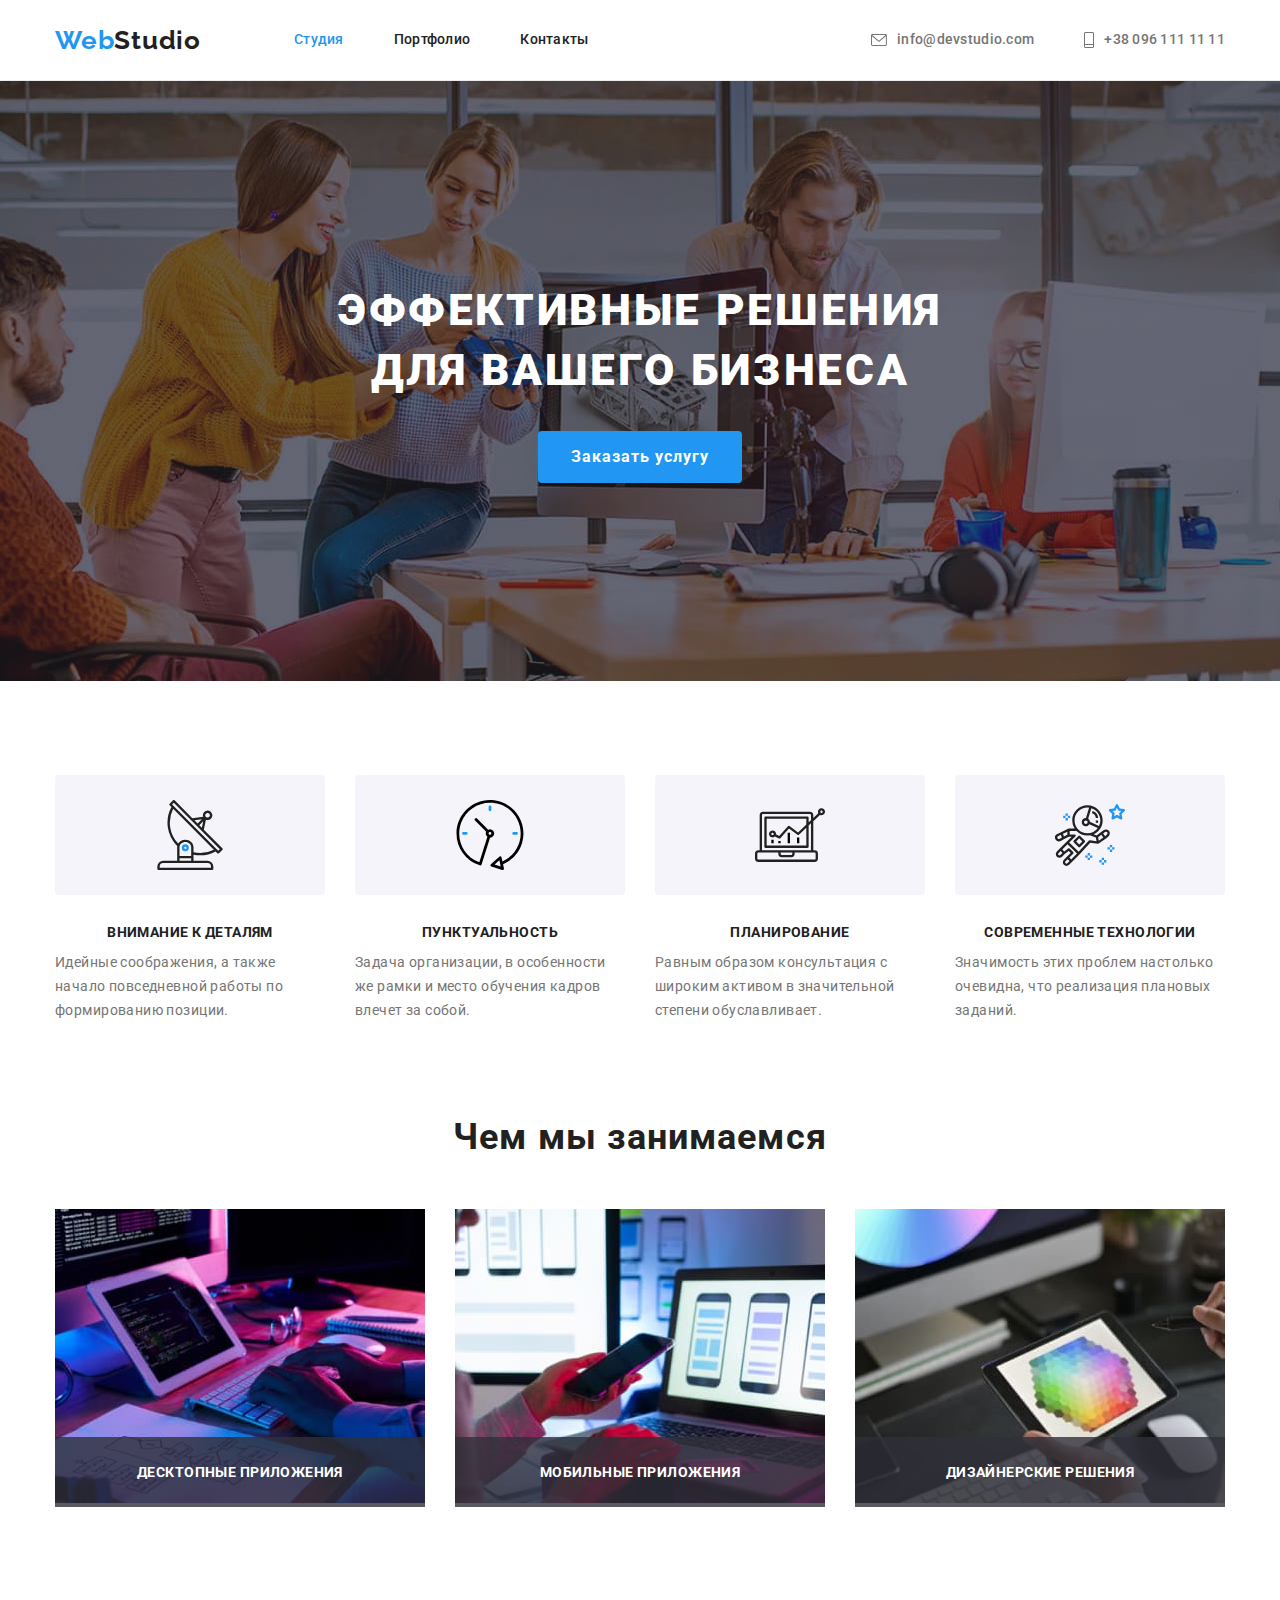
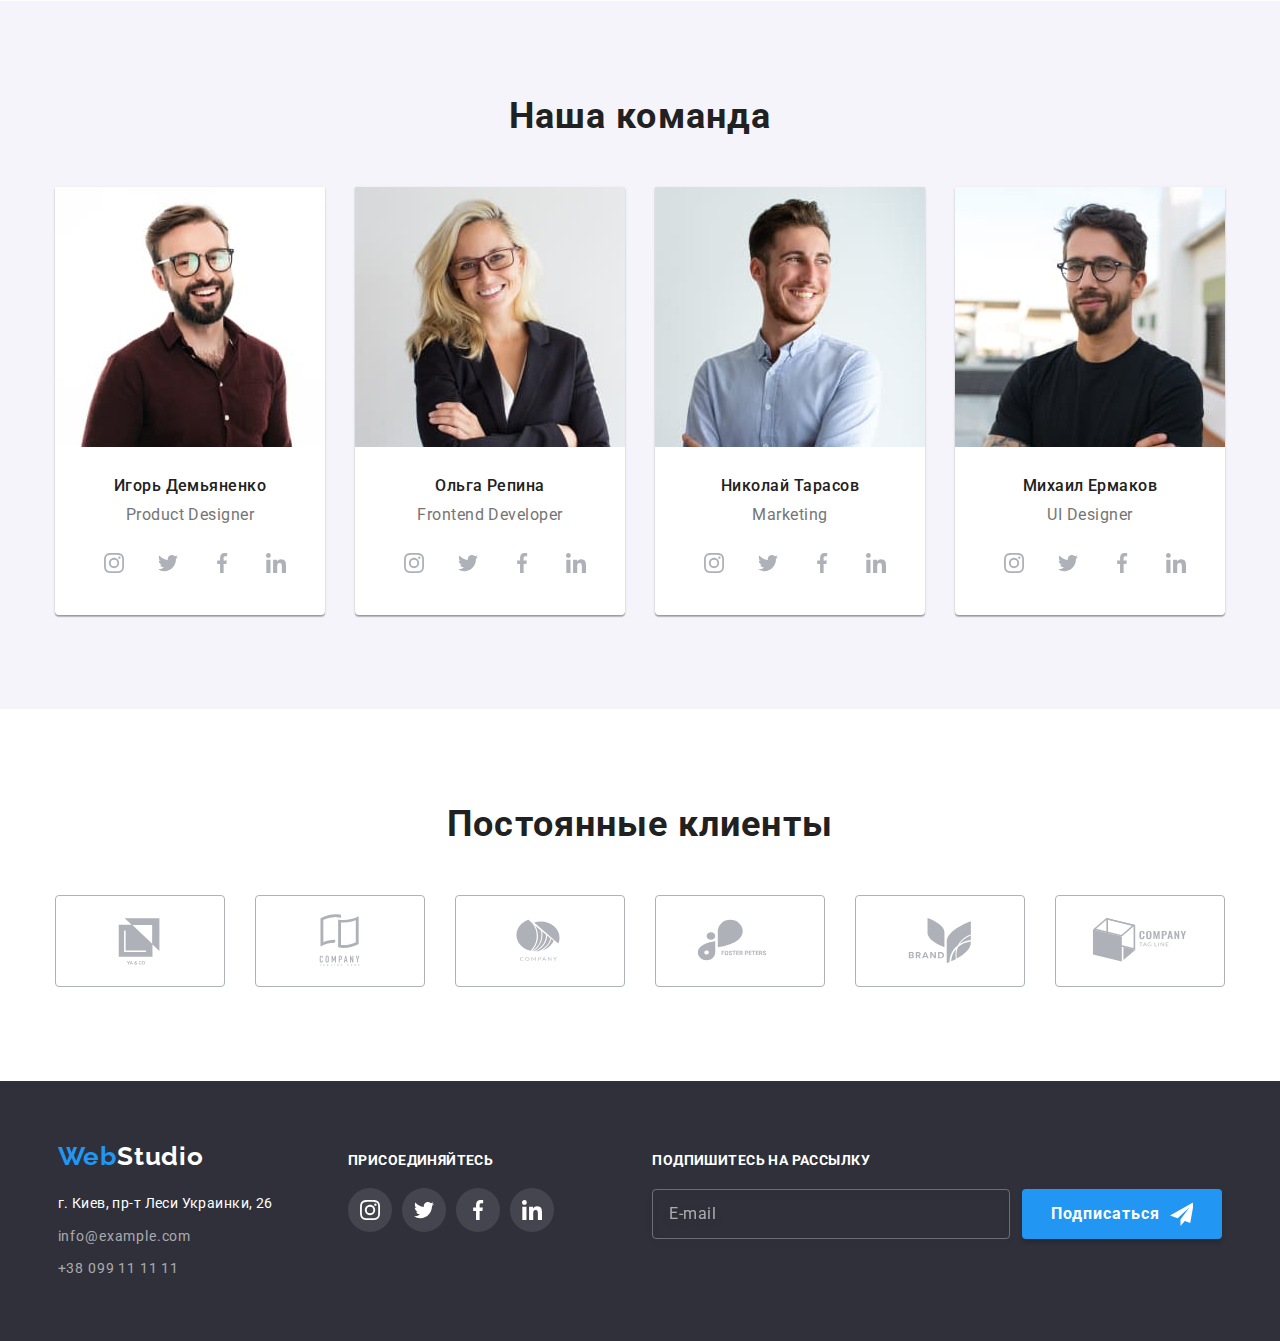
==== commit 36778637: "For forth inspection" ====
--- a/index.html
+++ b/index.html
@@ -502,7 +502,7 @@
             <a href="" class="footer-logo details">Web<span class="footer-logospan">Studio</span></a>
             <address>
                 <ul class="dot">
-                    <li class="footer-adress"><a class="foot-ad" href=""> г. Киев, пр-т Леси Украинки, 26 </a></li>
+                    <li class="footer-adress"><a class="foot-ad" href="">г. Киев, пр-т Леси Украинки, 26</a></li>
                     <li class="footer-contacts"><a class="foot-cont" href="mailto:info@example.com">info@example.com</a></li>
                     <li class="footer-contacts"><a class="foot-cont" href="tel:+380991111111">+38 099 11 11 11</a></li>
                 </ul>
--- a/css/main.min.css
+++ b/css/main.min.css
@@ -1 +1 @@
-body{background-color:#fff;color:#212121;font-family:"Roboto",sans-serif;margin:0}html{-webkit-box-sizing:border-box;box-sizing:border-box}p,h1,h2,h3,h4,h5,h6{margin:0}ul{margin:0;padding-left:0;list-style:none}button{cursor:pointer;border:1px solid rgba(0,0,0,0)}a{text-decoration:none;color:currentColor}.img{display:block;max-width:100%;height:auto;width:100%}.dot{list-style:none}.container{width:1200px;padding-left:15px;padding-right:15px;margin:0 auto}@media screen and (max-width: 479px){.container{width:90%}}@media screen and (min-width: 480px){.container{max-width:480px}}@media screen and (min-width: 768px){.container{max-width:768px}}@media screen and (min-width: 1200px){.container{max-width:1200px}}.visually-hidden{position:absolute;white-space:nowrap;width:1px;height:1px;overflow:hidden;border:0;padding:0;clip:rect(0 0 0 0);-webkit-clip-path:inset(50%);clip-path:inset(50%);margin:-1px}.header{border-bottom:1px solid #ececec}.header .container{display:-webkit-box;display:-ms-flexbox;display:flex;height:60px;-webkit-box-align:center;-ms-flex-align:center;align-items:center}@media screen and (min-width: 768px){.header .container{height:80px}}@media screen and (max-width: 1199px){.header .container{-webkit-box-pack:justify;-ms-flex-pack:justify;justify-content:space-between}}.header-nav{display:-webkit-box;display:-ms-flexbox;display:flex;-webkit-box-align:center;-ms-flex-align:center;align-items:center}.header-logo{color:#2196f3;font-family:"Raleway";font-weight:700;font-size:24px;line-height:1.17;letter-spacing:.03em;text-decoration:none}@media screen and (min-width: 768px){.header-logo{margin-right:88px}}@media screen and (min-width: 1200px){.header-logo{margin-right:93px;font-size:26px;line-height:1.19}}.header-logo-studio{color:#212121}.menu{display:none}@media screen and (min-width: 768px){.menu{display:-webkit-box;display:-ms-flexbox;display:flex;-webkit-box-align:center;-ms-flex-align:center;align-items:center;-ms-flex-pack:distribute;justify-content:space-around}}.menu-item{margin-right:50px}.menu-item:nth-child(3n){margin-right:0}.header-studio,.header-portfolio-contacts{-webkit-transition-property:color;transition-property:color;-webkit-transition-duration:250ms;transition-duration:250ms;-webkit-transition-timing-function:cubic-bezier(0.4, 0, 0.2, 1);transition-timing-function:cubic-bezier(0.4, 0, 0.2, 1);display:block;font-weight:500;font-size:14px;line-height:1.14;letter-spacing:.02em;color:#212121;text-decoration:none;padding-top:32px;padding-bottom:32px}.header-studio:active,.header-studio:hover,.header-studio:focus,.header-portfolio-contacts:active,.header-portfolio-contacts:hover,.header-portfolio-contacts:focus{color:#2196f3}.current{position:relative;color:#2196f3}.header-portfolio-contacts .current{color:#2196f3}.current::after{content:"";position:absolute;bottom:0;display:block;width:100%;height:4px;border-radius:2px;background-color:#2196f3;opacity:0}.current:hover::after,.current:focus::after,.current:active::after{opacity:1}.contact-list{display:none;-webkit-box-align:center;-ms-flex-align:center;align-items:center}@media screen and (min-width: 768px){.contact-list{display:block;margin-left:auto}}@media screen and (min-width: 1200px){.contact-list{display:-webkit-box;display:-ms-flexbox;display:flex;vertical-align:middle;padding-top:32px;padding-bottom:32px;margin:auto}}.contacts-link{-webkit-transition-property:color;transition-property:color;-webkit-transition-duration:250ms;transition-duration:250ms;-webkit-transition-timing-function:cubic-bezier(0.4, 0, 0.2, 1);transition-timing-function:cubic-bezier(0.4, 0, 0.2, 1);font-weight:500;font-size:14px;line-height:1.14;letter-spacing:.02em;color:#757575;display:-webkit-box;display:-ms-flexbox;display:flex;-webkit-box-align:center;-ms-flex-align:center;align-items:center}.contacts-link:hover,.contacts-link:focus{color:#2196f3}.header-email:not(:last-child){margin-bottom:10px}@media screen and (min-width: 1200px){.header-email:not(:last-child){margin-bottom:0;margin-right:50px}}.header-post-icon,.header-tel-icon{-ms-flex-item-align:center;align-self:center;margin-right:10px;fill:currentColor}.header-post-icon:hover,.header-post-icon:focus,.header-tel-icon:hover,.header-tel-icon:focus{color:#2196f3}.header-post-icon:hover,.header-tel-icon:hover{color:#2196f3}.hero-section{padding-top:120px;padding-bottom:120px;text-align:center;-webkit-box-align:center;-ms-flex-align:center;align-items:center;background-color:#2f303a;max-width:1600px;margin-left:auto;margin-right:auto;background:-webkit-gradient(linear, left top, left bottom, from(rgba(47, 48, 58, 0.4)), to(rgba(47, 48, 58, 0.4))),url(../images/mobile/hero-mobile-1x-480-mino.jpg);background:linear-gradient(rgba(47, 48, 58, 0.4), rgba(47, 48, 58, 0.4)),url(../images/mobile/hero-mobile-1x-480-mino.jpg);background-size:cover;background-position:center}@media screen and (min-width: 768px){.hero-section{max-width:768px;max-height:400px}}@media screen and (min-width: 1200px){.hero-section{max-width:1600px;min-height:600px;padding-top:200px;padding-bottom:200px;-webkit-box-align:center;-ms-flex-align:center;align-items:center}}@media(min-device-pixel-ratio: 2),(-webkit-min-device-pixel-ratio: 2),(min-resolution: 192dpi),(min-resolution: 2dppx){.hero-section{background-image:-webkit-gradient(linear, left top, right top, from(rgba(47, 48, 58, 0.4)), to(rgba(47, 48, 58, 0.4))),url(../images/mobile/hero-mobile-2x-960-mino.jpg);background-image:linear-gradient(to right, rgba(47, 48, 58, 0.4), rgba(47, 48, 58, 0.4)),url(../images/mobile/hero-mobile-2x-960-mino.jpg)}}@media screen and (min-width: 768px){.hero-section{background-image:-webkit-gradient(linear, left top, right top, from(rgba(47, 48, 58, 0.4)), to(rgba(47, 48, 58, 0.4))),url(../images/tablet/hero-tablet-1x-768-mino.jpg);background-image:linear-gradient(to right, rgba(47, 48, 58, 0.4), rgba(47, 48, 58, 0.4)),url(../images/tablet/hero-tablet-1x-768-mino.jpg)}}@media(min-device-pixel-ratio: 2),(-webkit-min-device-pixel-ratio: 2),(min-resolution: 192dpi),(min-resolution: 2dppx){.hero-section{background-image:-webkit-gradient(linear, left top, right top, from(rgba(47, 48, 58, 0.4)), to(rgba(47, 48, 58, 0.4))),url(../images/tablet/hero-tablet-2x-1536-mino.jpg);background-image:linear-gradient(to right, rgba(47, 48, 58, 0.4), rgba(47, 48, 58, 0.4)),url(../images/tablet/hero-tablet-2x-1536-mino.jpg)}}@media screen and (min-width: 1200px){.hero-section{background-image:-webkit-gradient(linear, left top, right top, from(rgba(47, 48, 58, 0.4)), to(rgba(47, 48, 58, 0.4))),url(../images/desktop/hero-desktop-1x-1600-mino.jpg);background-image:linear-gradient(to right, rgba(47, 48, 58, 0.4), rgba(47, 48, 58, 0.4)),url(../images/desktop/hero-desktop-1x-1600-mino.jpg)}}@media(min-device-pixel-ratio: 2),(-webkit-min-device-pixel-ratio: 2),(min-resolution: 192dpi),(min-resolution: 2dppx){.hero-section{background-image:-webkit-gradient(linear, left top, right top, from(rgba(47, 48, 58, 0.4)), to(rgba(47, 48, 58, 0.4))),url(../images/desktop/hero-desktop-2x-3200-mino.jpg);background-image:linear-gradient(to right, rgba(47, 48, 58, 0.4), rgba(47, 48, 58, 0.4)),url(../images/desktop/hero-desktop-2x-3200-mino.jpg)}}.hero-title{margin-top:0;margin-bottom:30px;color:#fff;font-weight:900;font-size:26px;line-height:1.62;letter-spacing:.06em;text-transform:uppercase}@media screen and (min-width: 1200px){.hero-title{font-size:44px;line-height:1.36}}.button-hero{border-radius:4px;padding:10px 32px;min-width:200px;color:#fff;background-color:#2196f3;font-family:Roboto;font-weight:700;font-size:16px;line-height:1.88;-webkit-box-align:center;-ms-flex-align:center;align-items:center;letter-spacing:.06em;cursor:pointer;-webkit-transition:background-color 250ms cubic-bezier(0.4, 0, 0.2, 1);transition:background-color 250ms cubic-bezier(0.4, 0, 0.2, 1)}.button-hero:hover,.button-hero:focus,.button-hero:active{background-color:#2196f3;color:#fff}.benefits{padding:60px 0}@media screen and (min-width: 1200px){.benefits{padding:94px 0}}@media screen and (min-width: 768px){.benefits__item{display:-webkit-box;display:-ms-flexbox;display:flex;-ms-flex-wrap:wrap;flex-wrap:wrap;margin:-15px}}.benefit-item{max-width:450px;margin:0 0 30px 0}.benefit-item:last-child{margin-bottom:0}@media screen and (min-width: 768px){.benefit-item{width:calc((100% - 60px)/2);padding:0;margin:15px}}@media screen and (min-width: 1200px){.benefit-item{width:calc((100% - 120px)/4)}}.benefit__wrapper{display:-webkit-box;display:-ms-flexbox;display:flex;-webkit-box-pack:center;-ms-flex-pack:center;justify-content:center;-webkit-box-align:center;-ms-flex-align:center;align-items:center;margin-top:0;margin-bottom:30px;height:120px;border-radius:4px;background-color:#f5f4fa}.benefits__title{margin-top:0;margin-bottom:10px;color:#212121;font-weight:700;font-size:14px;line-height:1.14;letter-spacing:.03em;text-transform:uppercase}.benefits__text{font-weight:400;font-size:14px;line-height:1.71;letter-spacing:.03em;color:#757575;text-transform:none}@media screen and (max-width: 1199px){.work{display:none}}@media screen and (min-width: 1200px){.work{padding-bottom:94px}}.work__list{display:-webkit-box;display:-ms-flexbox;display:flex;-webkit-box-pack:justify;-ms-flex-pack:justify;justify-content:space-between}.work__title{margin-bottom:50px;font-weight:700;font-size:36px;line-height:1.16;text-align:center;letter-spacing:.03em;color:#212121}.work__box{position:relative}.work__tab{position:absolute;left:0;bottom:0;width:100%;background:rgba(47,48,58,.8)}.work__text{display:-webkit-box;display:-ms-flexbox;display:flex;-webkit-box-pack:center;-ms-flex-pack:center;justify-content:center;-webkit-box-align:center;-ms-flex-align:center;align-items:center;height:70px;width:100%;font-family:"Roboto";font-weight:700;font-size:14px;line-height:16px;text-align:center;letter-spacing:.03em;text-transform:uppercase;color:#fff}.team{background:#f5f4fa;padding:60px 0}@media screen and (min-width: 1200px){.team{padding:94px 0}}.team__title{margin-bottom:30px;font-weight:700;font-size:28px;line-height:1.18;text-align:center;letter-spacing:.03em;color:#212121}@media screen and (min-width: 1200px){.team__title{margin-bottom:50px;font-size:36px;line-height:1.17}}@media screen and (min-width: 768px){.team__list{display:-webkit-box;display:-ms-flexbox;display:flex;-ms-flex-wrap:wrap;flex-wrap:wrap;margin:-15px -15px -15px -15px}}@media screen and (min-width: 1200px){.team__list{margin:-15px -15px -15px -15px}}.photo-boxes{background:#fff;-webkit-box-shadow:0px 1px 3px rgba(0,0,0,.12),0px 1px 1px rgba(0,0,0,.14),0px 2px 1px rgba(0,0,0,.2);box-shadow:0px 1px 3px rgba(0,0,0,.12),0px 1px 1px rgba(0,0,0,.14),0px 2px 1px rgba(0,0,0,.2);border-radius:0px 0px 4px 4px;max-width:450px;margin-bottom:30px}@media screen and (max-width: 767px){.photo-boxes:last-child{margin-bottom:0}}@media screen and (min-width: 768px){.photo-boxes{margin:15px;width:calc((100% - 60px)/2)}}@media screen and (min-width: 1200px){.photo-boxes{width:calc((100% - 120px)/4)}}.team-description{padding:30px 5px}.name{font-weight:500;font-size:16px;line-height:1.18;letter-spacing:.03em;text-align:center;margin-bottom:10px;color:#212121}.job-title{font-weight:400;font-size:16px;line-height:1.18;letter-spacing:.03em;text-align:center;margin-bottom:16px;color:#757575}.team-soc-list{display:-webkit-box;display:-ms-flexbox;display:flex;-webkit-box-pack:center;-ms-flex-pack:center;justify-content:center}.team-soc-item{width:44px;height:44px;margin-left:10px}.team-soc-link{-webkit-transition-property:color,background-color;transition-property:color,background-color;-webkit-transition-duration:250ms;transition-duration:250ms;-webkit-transition-timing-function:cubic-bezier(0.4, 0, 0.2, 1);transition-timing-function:cubic-bezier(0.4, 0, 0.2, 1);display:-webkit-box;display:-ms-flexbox;display:flex;-webkit-box-align:center;-ms-flex-align:center;align-items:center;-webkit-box-pack:center;-ms-flex-pack:center;justify-content:center;width:100%;height:100%;border-radius:50%;color:#afb1b8}.team-soc-link:hover,.team-soc-link:focus{background-color:#2196f3;color:#fff}.team-soc-icon{fill:currentColor}.clients{padding:60px 0}@media screen and (min-width: 1200px){.clients{padding:94px 0}}.clients-title{margin-top:0;margin-bottom:30px;font-weight:700;font-size:28px;line-height:1.18;text-align:center;letter-spacing:.03em;color:#212121}@media screen and (min-width: 1200px){.clients-title{margin-bottom:50px;font-size:36px;line-height:1.17}}.clients-list{-webkit-box-pack:center;-ms-flex-pack:center;justify-content:center;display:-webkit-box;display:-ms-flexbox;display:flex;-ms-flex-wrap:wrap;flex-wrap:wrap;margin:-15px}.clients-item{width:170px;height:92px;margin:15px;width:calc((100% - 60px)/2)}@media screen and (min-width: 768px){.clients-item{width:calc((100% - 90px)/3)}}@media screen and (min-width: 1200px){.clients-item{width:calc((100% - 180px)/6)}}.clients-link{-webkit-transition-property:color,border;transition-property:color,border;-webkit-transition-duration:250ms;transition-duration:250ms;-webkit-transition-timing-function:cubic-bezier(0.4, 0, 0.2, 1);transition-timing-function:cubic-bezier(0.4, 0, 0.2, 1);display:-webkit-box;display:-ms-flexbox;display:flex;-ms-flex-line-pack:center;align-content:center;-webkit-box-pack:center;-ms-flex-pack:center;justify-content:center;-ms-flex-wrap:wrap;flex-wrap:wrap;width:100%;height:100%;border:1px solid #afb1b8;border-radius:4px;color:#afb1b8}.clients-link:hover,.clients-link:focus{color:#2196f3;border-color:#2196f3}.clients-icon{fill:currentColor}.footer{background:#2f303a;padding-top:60px;padding-bottom:60px}@media screen and (min-width: 768px){.footer .container{display:-webkit-box;display:-ms-flexbox;display:flex;-ms-flex-wrap:wrap;flex-wrap:wrap;-ms-flex-pack:distribute;justify-content:space-around}}@media screen and (min-width: 1200px){.footer .container{-webkit-box-align:baseline;-ms-flex-align:baseline;align-items:baseline}}.footer-wrapper{margin-bottom:60px;text-align:center}@media screen and (min-width: 1200px){.footer-wrapper{text-align:left;margin-bottom:0}}.footer-logo{display:inline-block;margin-bottom:20px;font-family:"Raleway";font-weight:700;font-size:24px;line-height:1.17;letter-spacing:.03em;color:#2196f3;text-decoration:none}@media screen and (min-width: 1200px){.footer-logo{font-size:26px;line-height:1.19}}.footer-logospan{color:#fff}.details{margin-bottom:20px;display:inline-block}.footer-adress{margin-bottom:8px}@media screen and (min-width: 1200px){.footer-adress{margin-bottom:9px}}.foot-ad{-webkit-transition-property:color;transition-property:color;-webkit-transition-duration:250ms;transition-duration:250ms;-webkit-transition-timing-function:cubic-bezier(0.4, 0, 0.2, 1);transition-timing-function:cubic-bezier(0.4, 0, 0.2, 1);margin-bottom:8px;font-family:"Roboto";font-style:normal;font-weight:400;font-size:14px;line-height:1.7;letter-spacing:.03em;color:#fff;text-decoration:none}.foot-ad:hover,.foot-ad:focus{color:#2196f3}.foot-cont{-webkit-transition-property:color;transition-property:color;-webkit-transition-duration:250ms;transition-duration:250ms;-webkit-transition-timing-function:cubic-bezier(0.4, 0, 0.2, 1);transition-timing-function:cubic-bezier(0.4, 0, 0.2, 1);font-family:"Roboto";font-style:normal;font-weight:400;font-size:14px;line-height:1.7;letter-spacing:.06em;color:rgba(255,255,255,.6);text-decoration:none}.foot-cont:hover,.foot-cont:focus{color:#2196f3}.footer-contacts{margin-bottom:8px}@media screen and (min-width: 1200px){.footer-contacts{margin-bottom:9px}}.footer-contacts:nth-child(3n){margin-bottom:0}.footer-soc{margin-bottom:60px;text-align:center}@media screen and (min-width: 1200px){.footer-soc{text-align:left;margin-left:70px;margin-bottom:0}}.footer-soc-list{display:-webkit-box;display:-ms-flexbox;display:flex;-webkit-box-pack:center;-ms-flex-pack:center;justify-content:center}.footer-soc-title{margin-top:0;margin-bottom:20px;display:block;font-size:14px;line-height:16px;letter-spacing:.03em;text-transform:uppercase;color:#fff}.footer-soc-item{width:44px;height:44px;margin-left:10px}.footer-soc-item:nth-child(1){margin-left:0}.footer-item:not(:last-child){margin-bottom:9px}.footer-soc-link{-webkit-transition-property:color,background-color;transition-property:color,background-color;-webkit-transition-duration:250ms;transition-duration:250ms;-webkit-transition-timing-function:cubic-bezier(0.4, 0, 0.2, 1);transition-timing-function:cubic-bezier(0.4, 0, 0.2, 1);display:-webkit-box;display:-ms-flexbox;display:flex;-webkit-box-align:center;-ms-flex-align:center;align-items:center;-webkit-box-pack:center;-ms-flex-pack:center;justify-content:center;width:44px;height:44px;border-radius:50%;color:#fff;background-image:radial-gradient(rgba(255, 255, 255, 0.1), rgba(255, 255, 255, 0.1))}.footer-soc-link:hover,.footer-soc-link:focus{background-color:#2196f3}.footer-soc-icon{fill:currentColor}.footer-mailing-list{text-align:center}@media screen and (max-width: 1199px){.footer-mailing-list{width:450px}}@media screen and (min-width: 1200px){.footer-mailing-list{text-align:left;margin-left:93px;margin-bottom:0}}.mailing-text{margin-bottom:20px;padding-top:12px;font-weight:700;font-size:14px;line-height:1.14;letter-spacing:.03em;text-transform:uppercase;color:#fff}@media screen and (min-width: 1200px){.mailing-form{display:-webkit-box;display:-ms-flexbox;display:flex;-webkit-box-align:center;-ms-flex-align:center;align-items:center}}.mailing-input{margin-bottom:20px;padding-left:16px;min-width:450px;height:50px;color:rgba(255,255,255,.6);background-color:rgba(0,0,0,0);border:1px solid rgba(255,255,255,.3);-webkit-filter:drop-shadow(0px 4px 4px rgba(0, 0, 0, 0.15));filter:drop-shadow(0px 4px 4px rgba(0, 0, 0, 0.15));border-radius:4px}.mailing-input::-webkit-input-placeholder{font-size:16px;line-height:1.25;letter-spacing:.03em;color:rgba(255,255,255,.6)}.mailing-input::-moz-placeholder{font-size:16px;line-height:1.25;letter-spacing:.03em;color:rgba(255,255,255,.6)}.mailing-input:-ms-input-placeholder{font-size:16px;line-height:1.25;letter-spacing:.03em;color:rgba(255,255,255,.6)}.mailing-input::-ms-input-placeholder{font-size:16px;line-height:1.25;letter-spacing:.03em;color:rgba(255,255,255,.6)}.mailing-input::placeholder{font-size:16px;line-height:1.25;letter-spacing:.03em;color:rgba(255,255,255,.6)}@media screen and (min-width: 1200px){.mailing-input{min-width:358px;margin-bottom:0;margin-right:12px}}.mailing-button{display:-webkit-box;display:-ms-flexbox;display:flex;-webkit-box-align:center;-ms-flex-align:center;align-items:center;-webkit-box-pack:justify;-ms-flex-pack:justify;justify-content:space-between;margin-right:auto;margin-left:auto;width:200px;padding:10px 29px;font-weight:700;font-size:16px;line-height:30px;letter-spacing:.06em;color:#fff;background-color:#2196f3;-webkit-box-shadow:0px 4px 4px rgba(0,0,0,.15);box-shadow:0px 4px 4px rgba(0,0,0,.15);border-radius:4px;border:none;cursor:pointer}.telegram-icon{margin-left:10px;fill:#fff}.backdrop{position:fixed;top:0;left:0;width:100%;height:100%;background-color:rgba(0,0,0,.2);-webkit-transition-property:opacity,visibility;transition-property:opacity,visibility;-webkit-transition-duration:250ms;transition-duration:250ms;-webkit-transition-timing-function:cubic-bezier(0.4, 0, 0.2, 1);transition-timing-function:cubic-bezier(0.4, 0, 0.2, 1)}.backdrop.is-hidden{visibility:hidden;opacity:0;pointer-events:none}.modal{position:absolute;top:50%;left:50%;-webkit-transform:translate(-50%, -50%);transform:translate(-50%, -50%);margin:0;width:450px;max-height:581px;background-color:#fff;-webkit-box-shadow:0px 1px 3px rgba(0,0,0,.12),0px 1px 1px rgba(0,0,0,.14),0px 2px 1px rgba(0,0,0,.2);box-shadow:0px 1px 3px rgba(0,0,0,.12),0px 1px 1px rgba(0,0,0,.14),0px 2px 1px rgba(0,0,0,.2);border-radius:4px}@media screen and (min-width: 1200px){.modal{width:528px}}.modal-inner{display:block;width:100%;margin:0;padding:40px 39px 40px 41px}.close-button{position:absolute;top:8px;right:8px;width:30px;height:30px;margin:0;padding:6px 7px 6px 6px;-webkit-box-pack:center;-ms-flex-pack:center;justify-content:center;-webkit-box-align:center;-ms-flex-align:center;align-items:center;border-radius:50%;border:1px solid rgba(0,0,0,.1);background-color:#fff;cursor:pointer}.modal-icon{-webkit-transition-property:fill;transition-property:fill;-webkit-transition-duration:250ms;transition-duration:250ms;-webkit-transition-timing-function:cubic-bezier(0.4, 0, 0.2, 1);transition-timing-function:cubic-bezier(0.4, 0, 0.2, 1)}.close-button:hover .modal-icon{fill:#2196f3}.modal-title{display:block;margin-bottom:12px;margin-right:0;font-size:20px;line-height:1.15;-webkit-box-pack:center;-ms-flex-pack:center;justify-content:center;text-align:center;letter-spacing:.03em;color:#212121}.form-field{display:block;-webkit-box-align:center;-ms-flex-align:center;align-items:center;margin:0;margin-bottom:10px;align-items:center}.form-field-label{display:block;margin-bottom:4px;font-size:12px;line-height:1.02;letter-spacing:.01em;color:#757575}.form-field-input{width:100%;height:40px;font-family:inherit;border:1px solid rgba(33,33,33,.2);border-radius:4px;padding:12px 12px 12px 42px;cursor:pointer;-webkit-transition:-webkit-transform 250ms cubic-bezier(0.4, 0, 0.2, 1);transition:-webkit-transform 250ms cubic-bezier(0.4, 0, 0.2, 1);transition:transform 250ms cubic-bezier(0.4, 0, 0.2, 1);transition:transform 250ms cubic-bezier(0.4, 0, 0.2, 1), -webkit-transform 250ms cubic-bezier(0.4, 0, 0.2, 1)}.form-field-inner{position:relative;margin-bottom:10px}.form-field-icon{position:absolute;left:12px;top:50%;width:16px;height:16px;-webkit-transform:translateY(-50%);transform:translateY(-50%);-webkit-transition:-webkit-transform 250ms cubic-bezier(0.4, 0, 0.2, 1);transition:-webkit-transform 250ms cubic-bezier(0.4, 0, 0.2, 1);transition:transform 250ms cubic-bezier(0.4, 0, 0.2, 1);transition:transform 250ms cubic-bezier(0.4, 0, 0.2, 1), -webkit-transform 250ms cubic-bezier(0.4, 0, 0.2, 1)}.form-field-input:focus~.form-field-icon{fill:#2196f3}.form-field-comment{margin-top:0;margin-bottom:20px}.form-field-condition .terms-condition-label{font-size:12px;line-height:1.02;letter-spacing:.01em;color:#757575}@media screen and (min-width: 1200px){.form-field-condition .terms-condition-label{font-size:14px;line-height:1.71}}.form-field-textarea{width:100%;height:120px;padding:12px 16px;border:1px solid rgba(33,33,33,.2);border-radius:4px;resize:none}.form-field-textarea:focus{outline:none;border-color:#2196f3}.form-field-textarea::-webkit-input-placeholder{font-weight:400;font-size:14px;line-height:1.14;letter-spacing:.01em;color:rgba(117,117,117,.5)}.form-field-textarea::-moz-placeholder{font-weight:400;font-size:14px;line-height:1.14;letter-spacing:.01em;color:rgba(117,117,117,.5)}.form-field-textarea:-ms-input-placeholder{font-weight:400;font-size:14px;line-height:1.14;letter-spacing:.01em;color:rgba(117,117,117,.5)}.form-field-textarea::-ms-input-placeholder{font-weight:400;font-size:14px;line-height:1.14;letter-spacing:.01em;color:rgba(117,117,117,.5)}.form-field-textarea::placeholder{font-weight:400;font-size:14px;line-height:1.14;letter-spacing:.01em;color:rgba(117,117,117,.5)}.terms-condition-label{margin-left:0}.terms-condition-input{margin-right:8px}.terms-condition-text{color:#2196f3;text-decoration:underline}.form-field-button{-webkit-transform:translateX(57%);transform:translateX(57%);padding:10px 56px;color:#fff;background-color:#2196f3;font-weight:700;font-size:16px;line-height:1.89;letter-spacing:.06em;-webkit-box-shadow:0px 4px 4px rgba(0,0,0,.15);box-shadow:0px 4px 4px rgba(0,0,0,.15);border:none;border-radius:4px;cursor:pointer}.checkbox{display:-webkit-box;display:-ms-flexbox;display:flex;-webkit-box-align:center;-ms-flex-align:center;align-items:center;margin-bottom:30px}.terms-condition-input{-webkit-appearance:none;-moz-appearance:none;appearance:none}.terms-condition-input:checked+.checkbox-icon{background-color:#2196f3;border:none;display:block}.checkbox-control{display:-webkit-box;display:-ms-flexbox;display:flex;-webkit-box-pack:center;-ms-flex-pack:center;justify-content:center;-webkit-box-align:center;-ms-flex-align:center;align-items:center;-ms-flex-negative:0;flex-shrink:0;width:15px;height:15px;margin-left:0;margin-right:7px;border-radius:2px;border:1px solid #212121}@media screen and (min-width: 1200px){.checkbox-control{margin-left:13px}}.checkbox-icon{-ms-flex-negative:0;flex-shrink:0;display:none;width:16px;height:15px;border-radius:2px}.terms-condition-label{display:-webkit-box;display:-ms-flexbox;display:flex;-webkit-box-orient:horizontal;-webkit-box-direction:reverse;-ms-flex-direction:row-reverse;flex-direction:row-reverse;margin:0;font-size:14px;line-height:1.71px;letter-spacing:.03em;-webkit-box-align:center;-ms-flex-align:center;align-items:center;-webkit-box-pack:center;-ms-flex-pack:center;justify-content:center}.terms-condition-label a{color:#2196f3;border-bottom:1px solid #2196f3}.section-portfolio{padding:60px 0}@media screen and (min-width: 1200px){.section-portfolio{padding:94px 0}}.btn{display:-webkit-box;display:-ms-flexbox;display:flex;-ms-flex-wrap:wrap;flex-wrap:wrap;margin-bottom:40px}@media screen and (max-width: 767px){.btn{margin-top:-15px}}@media screen and (min-width: 768px){.btn{-webkit-box-pack:center;-ms-flex-pack:center;justify-content:center}}@media screen and (min-width: 768px)and (max-width: 1199px){.btn{margin-bottom:30px}}@media screen and (min-width: 1200px){.btn{margin-bottom:50px}}.item-button{background-color:#f5f4fa}.item-button+.item-button{margin-left:8px}@media screen and (max-width: 767px){.item-button{margin-top:15px}}@media screen and (min-width: 768px){.item-button:last-child{margin-right:0}}.btn .color{margin-top:0;display:inline-block;border-radius:4px;min-width:73px;padding:6px 22px;margin-right:8px;text-align:center;border:1px solid;background-color:#212121;color:#212121;background-color:#f5f4fa;font-family:inherit;font-size:16px;font-weight:500;line-height:1.63;cursor:pointer;border:none;-webkit-transition:color 250ms cubic-bezier(0.4, 0, 0.2, 1),background-color 250ms cubic-bezier(0.4, 0, 0.2, 1),-webkit-box-shadow 250ms cubic-bezier(0.4, 0, 0.2, 1);transition:color 250ms cubic-bezier(0.4, 0, 0.2, 1),background-color 250ms cubic-bezier(0.4, 0, 0.2, 1),-webkit-box-shadow 250ms cubic-bezier(0.4, 0, 0.2, 1);transition:color 250ms cubic-bezier(0.4, 0, 0.2, 1),background-color 250ms cubic-bezier(0.4, 0, 0.2, 1),box-shadow 250ms cubic-bezier(0.4, 0, 0.2, 1);transition:color 250ms cubic-bezier(0.4, 0, 0.2, 1),background-color 250ms cubic-bezier(0.4, 0, 0.2, 1),box-shadow 250ms cubic-bezier(0.4, 0, 0.2, 1),-webkit-box-shadow 250ms cubic-bezier(0.4, 0, 0.2, 1)}.btn .color:hover,.btn .color:focus{color:#fff;background-color:#2196f3}.cards{background-color:#fff}.color:hover,.color:focus{-webkit-box-shadow:0px 2px 1px 0px rgba(0,0,0,.2),0px 1px 1px 0px rgba(0,0,0,.14),0px 1px 3px 0px rgba(0,0,0,.12);box-shadow:0px 2px 1px 0px rgba(0,0,0,.2),0px 1px 1px 0px rgba(0,0,0,.14),0px 1px 3px 0px rgba(0,0,0,.12)}@media screen and (min-width: 768px){.card{display:-webkit-box;display:-ms-flexbox;display:flex;-ms-flex-wrap:wrap;flex-wrap:wrap;margin:-15px}}.flex-element{position:relative;margin-right:30px;margin-bottom:30px;width:450px}@media screen and (max-width: 767px){.flex-element{margin-bottom:30px}.flex-element:last-child{margin-bottom:0}}@media screen and (min-width: 768px){.flex-element{margin:15px;max-width:354px;width:calc((100% - 60px)/2)}}@media screen and (min-width: 1200px){.flex-element{max-width:370px;width:calc((100% - 90px)/3)}}.element-decor{display:-webkit-box;display:-ms-flexbox;display:flex;-webkit-box-orient:vertical;-webkit-box-direction:normal;-ms-flex-direction:column;flex-direction:column;-webkit-transition:-webkit-box-shadow 250ms cubic-bezier(0.4, 0, 0.2, 1);transition:-webkit-box-shadow 250ms cubic-bezier(0.4, 0, 0.2, 1);transition:box-shadow 250ms cubic-bezier(0.4, 0, 0.2, 1);transition:box-shadow 250ms cubic-bezier(0.4, 0, 0.2, 1), -webkit-box-shadow 250ms cubic-bezier(0.4, 0, 0.2, 1)}.element-decor:hover{-webkit-box-shadow:1px 4px 6px 0px rgba(0,0,0,.16),0px 4px 4px 0px rgba(0,0,0,.06),0px 1px 1px 0px rgba(0,0,0,.12);box-shadow:1px 4px 6px 0px rgba(0,0,0,.16),0px 4px 4px 0px rgba(0,0,0,.06),0px 1px 1px 0px rgba(0,0,0,.12)}.card-photo{overflow:hidden;margin-top:0}.block{padding:20px 24px;border:1px solid #eee;border-top:0;-webkit-box-flex:1;-ms-flex-positive:1;flex-grow:1}.card-title{margin-top:0;margin-bottom:4px;color:#212121;font-weight:700;font-size:18px;line-height:2;letter-spacing:.06em}.card-text{margin-top:0;margin-bottom:0;color:#757575;font-size:16px;line-height:1.88}.overlay-card{position:relative;overflow:hidden}.overlay-text{position:absolute;top:0;left:0;height:294px;padding:63px 24px;-webkit-box-pack:left;-ms-flex-pack:left;justify-content:left;font-size:18px;line-height:1.56;letter-spacing:.03em;color:#fff;background-color:#2196f3;-webkit-transform:translateY(100%);transform:translateY(100%);-webkit-transition:-webkit-transform 250ms cubic-bezier(0.4, 0, 0.2, 1);transition:-webkit-transform 250ms cubic-bezier(0.4, 0, 0.2, 1);transition:transform 250ms cubic-bezier(0.4, 0, 0.2, 1);transition:transform 250ms cubic-bezier(0.4, 0, 0.2, 1), -webkit-transform 250ms cubic-bezier(0.4, 0, 0.2, 1)}.flex-element:hover .overlay-text{-webkit-transform:translateY(0);transform:translateY(0)}.menu-open-btn{margin-left:auto;margin-top:10px;margin-bottom:10px;padding:0;width:40px;height:40px;border:0;background-color:rgba(0,0,0,0);-webkit-transform:translateX(20px);transform:translateX(20px)}.menu-open-btn:hover,.menu-open-btn:focus{fill:#2196f3}.menu-open-btn{-webkit-transition-property:fill;transition-property:fill;-webkit-transition-duration:250ms;transition-duration:250ms;-webkit-transition-timing-function:cubic-bezier(0.4, 0, 0.2, 1);transition-timing-function:cubic-bezier(0.4, 0, 0.2, 1)}@media screen and (min-width: 768px){.menu-open-btn{display:none}}.close-open-btn{position:absolute;top:10px;right:15px;width:40px;height:40px;border:0;background-color:rgba(0,0,0,0)}.close-open-btn:hover,.close-open-btn:focus{fill:#2196f3}.mob-menu{display:-webkit-box;display:-ms-flexbox;display:flex;-webkit-box-orient:vertical;-webkit-box-direction:normal;-ms-flex-direction:column;flex-direction:column;-webkit-box-pack:justify;-ms-flex-pack:justify;justify-content:space-between;position:fixed;z-index:2;top:0;left:0;padding-top:48px;padding-bottom:48px;width:100vw;height:100vh;background-color:#fff;overflow-y:scroll}.mob-menu.is-hidden{-webkit-transform:translateX(-100%);transform:translateX(-100%)}@media screen and (min-width: 768px){.mob-menu{display:none}}.mobmenu-container{display:-webkit-box;display:-ms-flexbox;display:flex;-webkit-box-orient:vertical;-webkit-box-direction:normal;-ms-flex-direction:column;flex-direction:column;-webkit-box-pack:justify;-ms-flex-pack:justify;justify-content:space-between;width:100%;height:100%;margin-left:auto;margin-right:auto;overflow:auto}@media screen and (min-width: 480px){.mobmenu-container{max-width:480px}}.mob-menu-list{margin-left:40px;margin-right:40px}.mob-menu-item:not(:last-child){margin-bottom:32px}.mob-menu-link{display:block;font-weight:500;font-size:40px;line-height:1.18;letter-spacing:.02em;color:title-text-color}.mob-menu-link:hover,.mob-menu-link:focus{color:#2196f3}.mob-menu-link.active{color:#2196f3}.mob-contacts-list{margin-left:40px}.mob-tel{font-weight:500;font-size:34px;line-height:1.18;letter-spacing:.02em;color:#2196f3}.mob-post{font-weight:500;font-size:24px;line-height:1.16;letter-spacing:.02em;color:#757575}.mob-contacts-item:not(:last-child){margin-bottom:32px}.menu-soc-item:not(:first-child){margin-left:10px}.menu-soc-item:not(:last-child)::after{content:"";width:22px;border:1px solid rgba(33,33,33,.2);-webkit-transform:rotate(90deg);transform:rotate(90deg);margin-left:10px}.menu-soc-list{display:-webkit-box;display:-ms-flexbox;display:flex;-ms-flex-wrap:wrap;flex-wrap:wrap;margin-top:64px;margin-left:40px}.menu-soc-link{font-weight:500;font-size:18px;line-height:1.22;letter-spacing:.02em;color:#2196f3}/*# sourceMappingURL=main.min.css.map */+body{background-color:#fff;color:#212121;font-family:"Roboto",sans-serif;margin:0}html{-webkit-box-sizing:border-box;box-sizing:border-box}p,h1,h2,h3,h4,h5,h6{margin:0}ul{margin:0;padding-left:0;list-style:none}button{cursor:pointer;border:1px solid rgba(0,0,0,0)}a{text-decoration:none;color:currentColor}.img{display:block;max-width:100%;height:auto;width:100%}.dot{list-style:none}.container{width:1200px;padding-left:15px;padding-right:15px;margin:0 auto}@media screen and (max-width: 479px){.container{width:90%}}@media screen and (min-width: 480px){.container{max-width:480px}}@media screen and (min-width: 768px){.container{max-width:768px}}@media screen and (min-width: 1200px){.container{max-width:1200px}}.visually-hidden{position:absolute;white-space:nowrap;width:1px;height:1px;overflow:hidden;border:0;padding:0;clip:rect(0 0 0 0);-webkit-clip-path:inset(50%);clip-path:inset(50%);margin:-1px}.header{border-bottom:1px solid #ececec}.header .container{display:-webkit-box;display:-ms-flexbox;display:flex;height:60px;-webkit-box-align:center;-ms-flex-align:center;align-items:center}@media screen and (min-width: 768px){.header .container{height:80px}}@media screen and (max-width: 1199px){.header .container{-webkit-box-pack:justify;-ms-flex-pack:justify;justify-content:space-between}}.header-nav{display:-webkit-box;display:-ms-flexbox;display:flex;-webkit-box-align:center;-ms-flex-align:center;align-items:center}.header-logo{color:#2196f3;font-family:"Raleway";font-weight:700;font-size:24px;line-height:1.17;letter-spacing:.03em;text-decoration:none}@media screen and (min-width: 768px){.header-logo{margin-right:88px}}@media screen and (min-width: 1200px){.header-logo{margin-right:93px;font-size:26px;line-height:1.19}}.header-logo-studio{color:#212121}.menu{display:none}@media screen and (min-width: 768px){.menu{display:-webkit-box;display:-ms-flexbox;display:flex;-webkit-box-align:center;-ms-flex-align:center;align-items:center;-ms-flex-pack:distribute;justify-content:space-around}}.menu-item{margin-right:50px}.menu-item:nth-child(3n){margin-right:0}.header-studio,.header-portfolio-contacts{-webkit-transition-property:color;transition-property:color;-webkit-transition-duration:250ms;transition-duration:250ms;-webkit-transition-timing-function:cubic-bezier(0.4, 0, 0.2, 1);transition-timing-function:cubic-bezier(0.4, 0, 0.2, 1);display:block;font-weight:500;font-size:14px;line-height:1.14;letter-spacing:.02em;color:#212121;text-decoration:none;padding-top:32px;padding-bottom:32px}.header-studio:active,.header-studio:hover,.header-studio:focus,.header-portfolio-contacts:active,.header-portfolio-contacts:hover,.header-portfolio-contacts:focus{color:#2196f3}.current{position:relative;color:#2196f3}.header-portfolio-contacts .current{color:#2196f3}.current::after{content:"";position:absolute;bottom:0;display:block;width:100%;height:4px;border-radius:2px;background-color:#2196f3;opacity:0}.current:hover::after,.current:focus::after,.current:active::after{opacity:1}.contact-list{display:none;-webkit-box-align:center;-ms-flex-align:center;align-items:center}@media screen and (min-width: 768px){.contact-list{display:block;margin-left:auto}}@media screen and (min-width: 1200px){.contact-list{display:-webkit-box;display:-ms-flexbox;display:flex;vertical-align:middle;padding-top:32px;padding-bottom:32px;margin-left:auto}}.contacts-link{-webkit-transition-property:color;transition-property:color;-webkit-transition-duration:250ms;transition-duration:250ms;-webkit-transition-timing-function:cubic-bezier(0.4, 0, 0.2, 1);transition-timing-function:cubic-bezier(0.4, 0, 0.2, 1);font-weight:500;font-size:14px;line-height:1.14;letter-spacing:.02em;color:#757575;display:-webkit-box;display:-ms-flexbox;display:flex;-webkit-box-align:center;-ms-flex-align:center;align-items:center}.contacts-link:hover,.contacts-link:focus{color:#2196f3}.header-email:not(:last-child){margin-bottom:10px}@media screen and (min-width: 1200px){.header-email:not(:last-child){margin-bottom:0;margin-right:50px}}.header-post-icon,.header-tel-icon{-ms-flex-item-align:center;align-self:center;margin-right:10px;fill:currentColor}.header-post-icon:hover,.header-post-icon:focus,.header-tel-icon:hover,.header-tel-icon:focus{color:#2196f3}.header-post-icon:hover,.header-tel-icon:hover{color:#2196f3}.hero-section{padding-top:120px;padding-bottom:120px;text-align:center;-webkit-box-align:center;-ms-flex-align:center;align-items:center;background-color:#2f303a;max-width:1600px;margin-left:auto;margin-right:auto;background:-webkit-gradient(linear, left top, left bottom, from(rgba(47, 48, 58, 0.4)), to(rgba(47, 48, 58, 0.4))),url(../images/mobile/hero-mobile-1x-480-mino.jpg);background:linear-gradient(rgba(47, 48, 58, 0.4), rgba(47, 48, 58, 0.4)),url(../images/mobile/hero-mobile-1x-480-mino.jpg);background-size:cover;background-position:center}@media screen and (min-width: 768px){.hero-section{max-width:768px;max-height:400px}}@media screen and (min-width: 1200px){.hero-section{max-width:1600px;min-height:600px;padding-top:200px;padding-bottom:200px;-webkit-box-align:center;-ms-flex-align:center;align-items:center}}@media(min-device-pixel-ratio: 2),(-webkit-min-device-pixel-ratio: 2),(min-resolution: 192dpi),(min-resolution: 2dppx){.hero-section{background-image:-webkit-gradient(linear, left top, right top, from(rgba(47, 48, 58, 0.4)), to(rgba(47, 48, 58, 0.4))),url(../images/mobile/hero-mobile-2x-960-mino.jpg);background-image:linear-gradient(to right, rgba(47, 48, 58, 0.4), rgba(47, 48, 58, 0.4)),url(../images/mobile/hero-mobile-2x-960-mino.jpg)}}@media screen and (min-width: 768px){.hero-section{background-image:-webkit-gradient(linear, left top, right top, from(rgba(47, 48, 58, 0.4)), to(rgba(47, 48, 58, 0.4))),url(../images/tablet/hero-tablet-1x-768-mino.jpg);background-image:linear-gradient(to right, rgba(47, 48, 58, 0.4), rgba(47, 48, 58, 0.4)),url(../images/tablet/hero-tablet-1x-768-mino.jpg)}}@media(min-device-pixel-ratio: 2),(-webkit-min-device-pixel-ratio: 2),(min-resolution: 192dpi),(min-resolution: 2dppx){.hero-section{background-image:-webkit-gradient(linear, left top, right top, from(rgba(47, 48, 58, 0.4)), to(rgba(47, 48, 58, 0.4))),url(../images/tablet/hero-tablet-2x-1536-mino.jpg);background-image:linear-gradient(to right, rgba(47, 48, 58, 0.4), rgba(47, 48, 58, 0.4)),url(../images/tablet/hero-tablet-2x-1536-mino.jpg)}}@media screen and (min-width: 1200px){.hero-section{background-image:-webkit-gradient(linear, left top, right top, from(rgba(47, 48, 58, 0.4)), to(rgba(47, 48, 58, 0.4))),url(../images/desktop/hero-desktop-1x-1600-mino.jpg);background-image:linear-gradient(to right, rgba(47, 48, 58, 0.4), rgba(47, 48, 58, 0.4)),url(../images/desktop/hero-desktop-1x-1600-mino.jpg)}}@media(min-device-pixel-ratio: 2),(-webkit-min-device-pixel-ratio: 2),(min-resolution: 192dpi),(min-resolution: 2dppx){.hero-section{background-image:-webkit-gradient(linear, left top, right top, from(rgba(47, 48, 58, 0.4)), to(rgba(47, 48, 58, 0.4))),url(../images/desktop/hero-desktop-2x-3200-mino.jpg);background-image:linear-gradient(to right, rgba(47, 48, 58, 0.4), rgba(47, 48, 58, 0.4)),url(../images/desktop/hero-desktop-2x-3200-mino.jpg)}}.hero-title{margin-top:0;margin-bottom:30px;color:#fff;font-weight:900;font-size:26px;line-height:1.62;letter-spacing:.06em;text-transform:uppercase}@media screen and (min-width: 1200px){.hero-title{font-size:44px;line-height:1.36}}.button-hero{border-radius:4px;padding:10px 32px;min-width:200px;color:#fff;background-color:#2196f3;font-family:Roboto;font-weight:700;font-size:16px;line-height:1.88;-webkit-box-align:center;-ms-flex-align:center;align-items:center;letter-spacing:.06em;cursor:pointer;-webkit-transition:background-color 250ms cubic-bezier(0.4, 0, 0.2, 1);transition:background-color 250ms cubic-bezier(0.4, 0, 0.2, 1)}.button-hero:hover,.button-hero:focus,.button-hero:active{background-color:#2196f3;color:#fff}.benefits{padding:60px 0}@media screen and (min-width: 1200px){.benefits{padding:94px 0}}@media screen and (min-width: 768px){.benefits__item{display:-webkit-box;display:-ms-flexbox;display:flex;-ms-flex-wrap:wrap;flex-wrap:wrap;margin:-15px}}.benefit-item{max-width:450px;margin:0 0 30px 0}.benefit-item:last-child{margin-bottom:0}@media screen and (min-width: 768px){.benefit-item{width:calc((100% - 60px)/2);padding:0;margin:15px}}@media screen and (min-width: 1200px){.benefit-item{width:calc((100% - 120px)/4)}}.benefit__wrapper{display:-webkit-box;display:-ms-flexbox;display:flex;-webkit-box-pack:center;-ms-flex-pack:center;justify-content:center;-webkit-box-align:center;-ms-flex-align:center;align-items:center;margin-top:0;margin-bottom:30px;height:120px;border-radius:4px;background-color:#f5f4fa}.benefits__title{margin-top:0;margin-bottom:10px;color:#212121;font-weight:700;font-size:14px;line-height:1.14;letter-spacing:.03em;text-align:center;text-transform:uppercase}.benefits__text{font-weight:400;font-size:14px;line-height:1.71;letter-spacing:.03em;color:#757575;text-transform:none}@media screen and (max-width: 1199px){.work{display:none}}@media screen and (min-width: 1200px){.work{padding-bottom:94px}}.work__list{display:-webkit-box;display:-ms-flexbox;display:flex;-webkit-box-pack:justify;-ms-flex-pack:justify;justify-content:space-between}.work__title{margin-bottom:50px;font-weight:700;font-size:36px;line-height:1.16;text-align:center;letter-spacing:.03em;color:#212121}.work__box{position:relative}.work__tab{position:absolute;left:0;bottom:0;width:100%;background:rgba(47,48,58,.8)}.work__text{display:-webkit-box;display:-ms-flexbox;display:flex;-webkit-box-pack:center;-ms-flex-pack:center;justify-content:center;-webkit-box-align:center;-ms-flex-align:center;align-items:center;height:70px;width:100%;font-family:"Roboto";font-weight:700;font-size:14px;line-height:16px;text-align:center;letter-spacing:.03em;text-transform:uppercase;color:#fff}.team{background:#f5f4fa;padding:60px 0}@media screen and (min-width: 1200px){.team{padding:94px 0}}.team__title{margin-bottom:30px;font-weight:700;font-size:28px;line-height:1.18;text-align:center;letter-spacing:.03em;color:#212121}@media screen and (min-width: 1200px){.team__title{margin-bottom:50px;font-size:36px;line-height:1.17}}@media screen and (min-width: 768px){.team__list{display:-webkit-box;display:-ms-flexbox;display:flex;-ms-flex-wrap:wrap;flex-wrap:wrap;margin:-15px -15px -15px -15px}}@media screen and (min-width: 1200px){.team__list{margin:-15px -15px -15px -15px}}.photo-boxes{background:#fff;-webkit-box-shadow:0px 1px 3px rgba(0,0,0,.12),0px 1px 1px rgba(0,0,0,.14),0px 2px 1px rgba(0,0,0,.2);box-shadow:0px 1px 3px rgba(0,0,0,.12),0px 1px 1px rgba(0,0,0,.14),0px 2px 1px rgba(0,0,0,.2);border-radius:0px 0px 4px 4px;max-width:450px;margin-bottom:30px}@media screen and (max-width: 767px){.photo-boxes:last-child{margin-bottom:0}}@media screen and (min-width: 768px){.photo-boxes{margin:15px;width:calc((100% - 60px)/2)}}@media screen and (min-width: 1200px){.photo-boxes{width:calc((100% - 120px)/4)}}.team-description{padding:30px 5px}.name{font-weight:500;font-size:16px;line-height:1.18;letter-spacing:.03em;text-align:center;margin-bottom:10px;color:#212121}.job-title{font-weight:400;font-size:16px;line-height:1.18;letter-spacing:.03em;text-align:center;margin-bottom:16px;color:#757575}.team-soc-list{display:-webkit-box;display:-ms-flexbox;display:flex;-webkit-box-pack:center;-ms-flex-pack:center;justify-content:center}.team-soc-item{width:44px;height:44px;margin-left:10px}.team-soc-link{-webkit-transition-property:color,background-color;transition-property:color,background-color;-webkit-transition-duration:250ms;transition-duration:250ms;-webkit-transition-timing-function:cubic-bezier(0.4, 0, 0.2, 1);transition-timing-function:cubic-bezier(0.4, 0, 0.2, 1);display:-webkit-box;display:-ms-flexbox;display:flex;-webkit-box-align:center;-ms-flex-align:center;align-items:center;-webkit-box-pack:center;-ms-flex-pack:center;justify-content:center;width:100%;height:100%;border-radius:50%;color:#afb1b8}.team-soc-link:hover,.team-soc-link:focus{background-color:#2196f3;color:#fff}.team-soc-icon{fill:currentColor}.clients{padding:60px 0}@media screen and (min-width: 1200px){.clients{padding:94px 0}}.clients-title{margin-top:0;margin-bottom:30px;font-weight:700;font-size:28px;line-height:1.18;text-align:center;letter-spacing:.03em;color:#212121}@media screen and (min-width: 1200px){.clients-title{margin-bottom:50px;font-size:36px;line-height:1.17}}.clients-list{-webkit-box-pack:center;-ms-flex-pack:center;justify-content:center;display:-webkit-box;display:-ms-flexbox;display:flex;-ms-flex-wrap:wrap;flex-wrap:wrap;margin:-15px}.clients-item{width:170px;height:92px;margin:15px;width:calc((100% - 60px)/2)}@media screen and (min-width: 768px){.clients-item{width:calc((100% - 90px)/3)}}@media screen and (min-width: 1200px){.clients-item{width:calc((100% - 180px)/6)}}.clients-link{-webkit-transition-property:color,border;transition-property:color,border;-webkit-transition-duration:250ms;transition-duration:250ms;-webkit-transition-timing-function:cubic-bezier(0.4, 0, 0.2, 1);transition-timing-function:cubic-bezier(0.4, 0, 0.2, 1);display:-webkit-box;display:-ms-flexbox;display:flex;-ms-flex-line-pack:center;align-content:center;-webkit-box-pack:center;-ms-flex-pack:center;justify-content:center;-ms-flex-wrap:wrap;flex-wrap:wrap;width:100%;height:100%;border:1px solid #afb1b8;border-radius:4px;color:#afb1b8}.clients-link:hover,.clients-link:focus{color:#2196f3;border-color:#2196f3}.clients-icon{fill:currentColor}.footer{background:#2f303a;padding-top:60px;padding-bottom:60px}@media screen and (min-width: 768px){.footer .container{display:-webkit-box;display:-ms-flexbox;display:flex;-ms-flex-wrap:wrap;flex-wrap:wrap;-ms-flex-pack:distribute;justify-content:space-around}}@media screen and (min-width: 1200px){.footer .container{-webkit-box-align:baseline;-ms-flex-align:baseline;align-items:baseline}}.footer-wrapper{margin-bottom:60px;text-align:center}@media screen and (min-width: 1200px){.footer-wrapper{text-align:left;margin-bottom:0}}.footer-logo{display:inline-block;margin-bottom:20px;font-family:"Raleway";font-weight:700;font-size:24px;line-height:1.17;letter-spacing:.03em;color:#2196f3;text-decoration:none}@media screen and (min-width: 1200px){.footer-logo{font-size:26px;line-height:1.19}}.footer-logospan{color:#fff}.details{margin-bottom:20px;display:inline-block}.footer-adress{margin-bottom:8px}@media screen and (min-width: 1200px){.footer-adress{margin-bottom:9px}}.foot-ad{-webkit-transition-property:color;transition-property:color;-webkit-transition-duration:250ms;transition-duration:250ms;-webkit-transition-timing-function:cubic-bezier(0.4, 0, 0.2, 1);transition-timing-function:cubic-bezier(0.4, 0, 0.2, 1);margin-bottom:8px;font-family:"Roboto";font-style:normal;font-weight:400;font-size:14px;line-height:1.7;letter-spacing:.03em;color:#fff;text-decoration:none}.foot-ad:hover,.foot-ad:focus{color:#2196f3}.foot-cont{-webkit-transition-property:color;transition-property:color;-webkit-transition-duration:250ms;transition-duration:250ms;-webkit-transition-timing-function:cubic-bezier(0.4, 0, 0.2, 1);transition-timing-function:cubic-bezier(0.4, 0, 0.2, 1);font-family:"Roboto";font-style:normal;font-weight:400;font-size:14px;line-height:1.7;letter-spacing:.06em;color:rgba(255,255,255,.6);text-decoration:none}.foot-cont:hover,.foot-cont:focus{color:#2196f3}.footer-contacts{margin-bottom:8px}@media screen and (min-width: 1200px){.footer-contacts{margin-bottom:9px}}.footer-contacts:nth-child(3n){margin-bottom:0}.footer-soc{margin-bottom:60px;text-align:center}@media screen and (min-width: 1200px){.footer-soc{text-align:left;margin-left:70px;margin-bottom:0}}.footer-soc-list{display:-webkit-box;display:-ms-flexbox;display:flex;-webkit-box-pack:center;-ms-flex-pack:center;justify-content:center}.footer-soc-title{margin-top:0;margin-bottom:20px;display:block;font-size:14px;line-height:16px;letter-spacing:.03em;text-transform:uppercase;color:#fff}.footer-soc-item{width:44px;height:44px;margin-left:10px}.footer-soc-item:nth-child(1){margin-left:0}.footer-item:not(:last-child){margin-bottom:9px}.footer-soc-link{-webkit-transition-property:color,background-color;transition-property:color,background-color;-webkit-transition-duration:250ms;transition-duration:250ms;-webkit-transition-timing-function:cubic-bezier(0.4, 0, 0.2, 1);transition-timing-function:cubic-bezier(0.4, 0, 0.2, 1);display:-webkit-box;display:-ms-flexbox;display:flex;-webkit-box-align:center;-ms-flex-align:center;align-items:center;-webkit-box-pack:center;-ms-flex-pack:center;justify-content:center;width:44px;height:44px;border-radius:50%;color:#fff;background-image:radial-gradient(rgba(255, 255, 255, 0.1), rgba(255, 255, 255, 0.1))}.footer-soc-link:hover,.footer-soc-link:focus{background-color:#2196f3}.footer-soc-icon{fill:currentColor}.footer-mailing-list{text-align:center}@media screen and (min-width: 1200px){.footer-mailing-list{text-align:left;margin-left:93px;margin-bottom:0}}.mailing-text{margin-bottom:20px;padding-top:12px;font-weight:700;font-size:14px;line-height:1.14;letter-spacing:.03em;text-transform:uppercase;color:#fff}@media screen and (min-width: 1200px){.mailing-form{display:-webkit-box;display:-ms-flexbox;display:flex;-webkit-box-align:center;-ms-flex-align:center;align-items:center}}.mailing-input{margin-bottom:20px;padding-left:16px;height:50px;color:rgba(255,255,255,.6);background-color:rgba(0,0,0,0);border:1px solid rgba(255,255,255,.3);-webkit-filter:drop-shadow(0px 4px 4px rgba(0, 0, 0, 0.15));filter:drop-shadow(0px 4px 4px rgba(0, 0, 0, 0.15));border-radius:4px}.mailing-input::-webkit-input-placeholder{font-size:16px;line-height:1.25;letter-spacing:.03em;color:rgba(255,255,255,.6)}.mailing-input::-moz-placeholder{font-size:16px;line-height:1.25;letter-spacing:.03em;color:rgba(255,255,255,.6)}.mailing-input:-ms-input-placeholder{font-size:16px;line-height:1.25;letter-spacing:.03em;color:rgba(255,255,255,.6)}.mailing-input::-ms-input-placeholder{font-size:16px;line-height:1.25;letter-spacing:.03em;color:rgba(255,255,255,.6)}.mailing-input::placeholder{font-size:16px;line-height:1.25;letter-spacing:.03em;color:rgba(255,255,255,.6)}@media screen and (min-width: 1200px){.mailing-input{min-width:358px;margin-bottom:0;margin-right:12px}}.mailing-button{display:-webkit-box;display:-ms-flexbox;display:flex;-webkit-box-align:center;-ms-flex-align:center;align-items:center;-webkit-box-pack:justify;-ms-flex-pack:justify;justify-content:space-between;margin-right:auto;margin-left:auto;width:200px;padding:10px 29px;font-weight:700;font-size:16px;line-height:30px;letter-spacing:.06em;color:#fff;background-color:#2196f3;-webkit-box-shadow:0px 4px 4px rgba(0,0,0,.15);box-shadow:0px 4px 4px rgba(0,0,0,.15);border-radius:4px;border:none;cursor:pointer}.telegram-icon{margin-left:10px;fill:#fff}.backdrop{position:fixed;top:0;left:0;width:100%;height:100%;background-color:rgba(0,0,0,.2);-webkit-transition-property:opacity,visibility;transition-property:opacity,visibility;-webkit-transition-duration:250ms;transition-duration:250ms;-webkit-transition-timing-function:cubic-bezier(0.4, 0, 0.2, 1);transition-timing-function:cubic-bezier(0.4, 0, 0.2, 1)}.backdrop.is-hidden{visibility:hidden;opacity:0;pointer-events:none}.modal{position:absolute;top:50%;left:50%;-webkit-transform:translate(-50%, -50%);transform:translate(-50%, -50%);margin:0;width:450px;max-height:581px;background-color:#fff;-webkit-box-shadow:0px 1px 3px rgba(0,0,0,.12),0px 1px 1px rgba(0,0,0,.14),0px 2px 1px rgba(0,0,0,.2);box-shadow:0px 1px 3px rgba(0,0,0,.12),0px 1px 1px rgba(0,0,0,.14),0px 2px 1px rgba(0,0,0,.2);border-radius:4px}@media screen and (min-width: 1200px){.modal{width:528px}}.modal-inner{display:block;width:100%;margin:0;padding:40px 39px 40px 41px}.close-button{position:absolute;top:8px;right:8px;width:30px;height:30px;margin:0;padding:6px 7px 6px 6px;-webkit-box-pack:center;-ms-flex-pack:center;justify-content:center;-webkit-box-align:center;-ms-flex-align:center;align-items:center;border-radius:50%;border:1px solid rgba(0,0,0,.1);background-color:#fff;cursor:pointer}.modal-icon{-webkit-transition-property:fill;transition-property:fill;-webkit-transition-duration:250ms;transition-duration:250ms;-webkit-transition-timing-function:cubic-bezier(0.4, 0, 0.2, 1);transition-timing-function:cubic-bezier(0.4, 0, 0.2, 1)}.close-button:hover .modal-icon{fill:#2196f3}.modal-title{display:block;margin-bottom:12px;margin-right:0;font-size:20px;line-height:1.15;-webkit-box-pack:center;-ms-flex-pack:center;justify-content:center;text-align:center;letter-spacing:.03em;color:#212121}.form-field{display:block;-webkit-box-align:center;-ms-flex-align:center;align-items:center;margin:0;margin-bottom:10px;align-items:center}.form-field-label{display:block;margin-bottom:4px;font-size:12px;line-height:1.02;letter-spacing:.01em;color:#757575}.form-field-input{width:100%;height:40px;font-family:inherit;border:1px solid rgba(33,33,33,.2);border-radius:4px;padding:12px 12px 12px 42px;cursor:pointer;-webkit-transition:-webkit-transform 250ms cubic-bezier(0.4, 0, 0.2, 1);transition:-webkit-transform 250ms cubic-bezier(0.4, 0, 0.2, 1);transition:transform 250ms cubic-bezier(0.4, 0, 0.2, 1);transition:transform 250ms cubic-bezier(0.4, 0, 0.2, 1), -webkit-transform 250ms cubic-bezier(0.4, 0, 0.2, 1)}.form-field-inner{position:relative;margin-bottom:10px}.form-field-icon{position:absolute;left:12px;top:50%;width:16px;height:16px;-webkit-transform:translateY(-50%);transform:translateY(-50%);-webkit-transition:-webkit-transform 250ms cubic-bezier(0.4, 0, 0.2, 1);transition:-webkit-transform 250ms cubic-bezier(0.4, 0, 0.2, 1);transition:transform 250ms cubic-bezier(0.4, 0, 0.2, 1);transition:transform 250ms cubic-bezier(0.4, 0, 0.2, 1), -webkit-transform 250ms cubic-bezier(0.4, 0, 0.2, 1)}.form-field-input:focus~.form-field-icon{fill:#2196f3}.form-field-comment{margin-top:0;margin-bottom:20px}.form-field-condition .terms-condition-label{font-size:12px;line-height:1.02;letter-spacing:.01em;color:#757575}@media screen and (min-width: 1200px){.form-field-condition .terms-condition-label{font-size:14px;line-height:1.71}}.form-field-textarea{width:100%;height:120px;padding:12px 16px;border:1px solid rgba(33,33,33,.2);border-radius:4px;resize:none}.form-field-textarea:focus{outline:none;border-color:#2196f3}.form-field-textarea::-webkit-input-placeholder{font-weight:400;font-size:14px;line-height:1.14;letter-spacing:.01em;color:rgba(117,117,117,.5)}.form-field-textarea::-moz-placeholder{font-weight:400;font-size:14px;line-height:1.14;letter-spacing:.01em;color:rgba(117,117,117,.5)}.form-field-textarea:-ms-input-placeholder{font-weight:400;font-size:14px;line-height:1.14;letter-spacing:.01em;color:rgba(117,117,117,.5)}.form-field-textarea::-ms-input-placeholder{font-weight:400;font-size:14px;line-height:1.14;letter-spacing:.01em;color:rgba(117,117,117,.5)}.form-field-textarea::placeholder{font-weight:400;font-size:14px;line-height:1.14;letter-spacing:.01em;color:rgba(117,117,117,.5)}.terms-condition-label{margin-left:0}.terms-condition-input{margin-right:8px}.terms-condition-text{color:#2196f3;text-decoration:underline}.form-field-button{-webkit-transform:translateX(57%);transform:translateX(57%);padding:10px 56px;color:#fff;background-color:#2196f3;font-weight:700;font-size:16px;line-height:1.89;letter-spacing:.06em;-webkit-box-shadow:0px 4px 4px rgba(0,0,0,.15);box-shadow:0px 4px 4px rgba(0,0,0,.15);border:none;border-radius:4px;cursor:pointer}.checkbox{display:-webkit-box;display:-ms-flexbox;display:flex;-webkit-box-align:center;-ms-flex-align:center;align-items:center;margin-bottom:30px}.terms-condition-input{-webkit-appearance:none;-moz-appearance:none;appearance:none}.terms-condition-input:checked+.checkbox-icon{background-color:#2196f3;border:none;display:block}.checkbox-control{display:-webkit-box;display:-ms-flexbox;display:flex;-webkit-box-pack:center;-ms-flex-pack:center;justify-content:center;-webkit-box-align:center;-ms-flex-align:center;align-items:center;-ms-flex-negative:0;flex-shrink:0;width:15px;height:15px;margin-left:0;margin-right:7px;border-radius:2px;border:1px solid #212121}@media screen and (min-width: 1200px){.checkbox-control{margin-left:13px}}.checkbox-icon{-ms-flex-negative:0;flex-shrink:0;display:none;width:16px;height:15px;border-radius:2px}.terms-condition-label{display:-webkit-box;display:-ms-flexbox;display:flex;-webkit-box-orient:horizontal;-webkit-box-direction:reverse;-ms-flex-direction:row-reverse;flex-direction:row-reverse;margin:0;font-size:14px;line-height:1.71px;letter-spacing:.03em;-webkit-box-align:center;-ms-flex-align:center;align-items:center;-webkit-box-pack:center;-ms-flex-pack:center;justify-content:center}.terms-condition-label a{color:#2196f3;border-bottom:1px solid #2196f3}.section-portfolio{padding:60px 0}@media screen and (min-width: 1200px){.section-portfolio{padding:94px 0}}.btn{display:-webkit-box;display:-ms-flexbox;display:flex;-ms-flex-wrap:wrap;flex-wrap:wrap;margin-bottom:40px}@media screen and (max-width: 767px){.btn{margin-top:-15px}}@media screen and (min-width: 768px){.btn{-webkit-box-pack:center;-ms-flex-pack:center;justify-content:center}}@media screen and (min-width: 768px)and (max-width: 1199px){.btn{margin-bottom:30px}}@media screen and (min-width: 1200px){.btn{margin-bottom:50px}}.item-button{background-color:#f5f4fa}.item-button+.item-button{margin-left:8px}@media screen and (max-width: 767px){.item-button{margin-top:15px}}@media screen and (min-width: 768px){.item-button:last-child{margin-right:0}}.btn .color{margin-top:0;display:inline-block;border-radius:4px;min-width:73px;padding:6px 22px;text-align:center;border:1px solid;background-color:#212121;color:#212121;background-color:#f5f4fa;font-family:inherit;font-size:16px;font-weight:500;line-height:1.63;cursor:pointer;border:none;-webkit-transition:color 250ms cubic-bezier(0.4, 0, 0.2, 1),background-color 250ms cubic-bezier(0.4, 0, 0.2, 1),-webkit-box-shadow 250ms cubic-bezier(0.4, 0, 0.2, 1);transition:color 250ms cubic-bezier(0.4, 0, 0.2, 1),background-color 250ms cubic-bezier(0.4, 0, 0.2, 1),-webkit-box-shadow 250ms cubic-bezier(0.4, 0, 0.2, 1);transition:color 250ms cubic-bezier(0.4, 0, 0.2, 1),background-color 250ms cubic-bezier(0.4, 0, 0.2, 1),box-shadow 250ms cubic-bezier(0.4, 0, 0.2, 1);transition:color 250ms cubic-bezier(0.4, 0, 0.2, 1),background-color 250ms cubic-bezier(0.4, 0, 0.2, 1),box-shadow 250ms cubic-bezier(0.4, 0, 0.2, 1),-webkit-box-shadow 250ms cubic-bezier(0.4, 0, 0.2, 1)}.btn .color:hover,.btn .color:focus{color:#fff;background-color:#2196f3}.cards{background-color:#fff}.color:hover,.color:focus{-webkit-box-shadow:0px 2px 1px 0px rgba(0,0,0,.2),0px 1px 1px 0px rgba(0,0,0,.14),0px 1px 3px 0px rgba(0,0,0,.12);box-shadow:0px 2px 1px 0px rgba(0,0,0,.2),0px 1px 1px 0px rgba(0,0,0,.14),0px 1px 3px 0px rgba(0,0,0,.12)}@media screen and (min-width: 768px){.card{display:-webkit-box;display:-ms-flexbox;display:flex;-ms-flex-wrap:wrap;flex-wrap:wrap;margin:-15px}}.flex-element{position:relative;margin-right:30px;margin-bottom:30px;width:450px}@media screen and (max-width: 767px){.flex-element{margin-bottom:30px}.flex-element:last-child{margin-bottom:0}}@media screen and (min-width: 768px){.flex-element{margin:15px;max-width:354px;width:calc((100% - 60px)/2)}}@media screen and (min-width: 1200px){.flex-element{max-width:370px;width:calc((100% - 90px)/3)}}.element-decor{display:-webkit-box;display:-ms-flexbox;display:flex;-webkit-box-orient:vertical;-webkit-box-direction:normal;-ms-flex-direction:column;flex-direction:column;-webkit-transition:-webkit-box-shadow 250ms cubic-bezier(0.4, 0, 0.2, 1);transition:-webkit-box-shadow 250ms cubic-bezier(0.4, 0, 0.2, 1);transition:box-shadow 250ms cubic-bezier(0.4, 0, 0.2, 1);transition:box-shadow 250ms cubic-bezier(0.4, 0, 0.2, 1), -webkit-box-shadow 250ms cubic-bezier(0.4, 0, 0.2, 1)}.element-decor:hover{-webkit-box-shadow:1px 4px 6px 0px rgba(0,0,0,.16),0px 4px 4px 0px rgba(0,0,0,.06),0px 1px 1px 0px rgba(0,0,0,.12);box-shadow:1px 4px 6px 0px rgba(0,0,0,.16),0px 4px 4px 0px rgba(0,0,0,.06),0px 1px 1px 0px rgba(0,0,0,.12)}.card-photo{overflow:hidden;margin-top:0}.block{padding:20px 24px;border:1px solid #eee;border-top:0;-webkit-box-flex:1;-ms-flex-positive:1;flex-grow:1}.card-title{margin-top:0;margin-bottom:4px;color:#212121;font-weight:700;font-size:18px;line-height:2;letter-spacing:.06em}.card-text{margin-top:0;margin-bottom:0;color:#757575;font-size:16px;line-height:1.88}.overlay-card{position:relative;overflow:hidden}.overlay-text{position:absolute;top:0;left:0;height:294px;padding:63px 24px;-webkit-box-pack:left;-ms-flex-pack:left;justify-content:left;font-size:18px;line-height:1.56;letter-spacing:.03em;color:#fff;background-color:#2196f3;-webkit-transform:translateY(100%);transform:translateY(100%);-webkit-transition:-webkit-transform 250ms cubic-bezier(0.4, 0, 0.2, 1);transition:-webkit-transform 250ms cubic-bezier(0.4, 0, 0.2, 1);transition:transform 250ms cubic-bezier(0.4, 0, 0.2, 1);transition:transform 250ms cubic-bezier(0.4, 0, 0.2, 1), -webkit-transform 250ms cubic-bezier(0.4, 0, 0.2, 1)}.flex-element:hover .overlay-text{-webkit-transform:translateY(0);transform:translateY(0)}.menu-open-btn{margin-left:auto;margin-top:10px;margin-bottom:10px;padding:0;width:40px;height:40px;border:0;background-color:rgba(0,0,0,0);-webkit-transform:translateX(20px);transform:translateX(20px)}.menu-open-btn:hover,.menu-open-btn:focus{fill:#2196f3}.menu-open-btn{-webkit-transition-property:fill;transition-property:fill;-webkit-transition-duration:250ms;transition-duration:250ms;-webkit-transition-timing-function:cubic-bezier(0.4, 0, 0.2, 1);transition-timing-function:cubic-bezier(0.4, 0, 0.2, 1)}@media screen and (min-width: 768px){.menu-open-btn{display:none}}.close-open-btn{position:absolute;top:10px;right:15px;width:40px;height:40px;border:0;background-color:rgba(0,0,0,0)}.close-open-btn:hover,.close-open-btn:focus{fill:#2196f3}.mob-menu{display:-webkit-box;display:-ms-flexbox;display:flex;-webkit-box-orient:vertical;-webkit-box-direction:normal;-ms-flex-direction:column;flex-direction:column;-webkit-box-pack:justify;-ms-flex-pack:justify;justify-content:space-between;position:fixed;z-index:2;top:0;left:0;padding-top:48px;padding-bottom:48px;width:100vw;height:100vh;background-color:#fff;overflow-y:scroll}.mob-menu.is-hidden{-webkit-transform:translateX(-100%);transform:translateX(-100%)}@media screen and (min-width: 768px){.mob-menu{display:none}}.mobmenu-container{display:-webkit-box;display:-ms-flexbox;display:flex;-webkit-box-orient:vertical;-webkit-box-direction:normal;-ms-flex-direction:column;flex-direction:column;-webkit-box-pack:justify;-ms-flex-pack:justify;justify-content:space-between;width:100%;height:100%;margin-left:auto;margin-right:auto;overflow:auto}@media screen and (min-width: 480px){.mobmenu-container{max-width:480px}}.mob-menu-list{margin-left:40px;margin-right:40px}.mob-menu-item:not(:last-child){margin-bottom:32px}.mob-menu-link{display:block;font-weight:500;font-size:40px;line-height:1.18;letter-spacing:.02em;color:title-text-color}.mob-menu-link:hover,.mob-menu-link:focus{color:#2196f3}.mob-menu-link.active{color:#2196f3}.mob-contacts-list{margin-left:40px}.mob-tel{font-weight:500;font-size:34px;line-height:1.18;letter-spacing:.02em;color:#2196f3}.mob-post{font-weight:500;font-size:24px;line-height:1.16;letter-spacing:.02em;color:#757575}.mob-contacts-item:not(:last-child){margin-bottom:32px}.menu-soc-item:not(:first-child){margin-left:10px}.menu-soc-item:not(:last-child)::after{content:"";width:22px;border:1px solid rgba(33,33,33,.2);-webkit-transform:rotate(90deg);transform:rotate(90deg);margin-left:10px}.menu-soc-list{display:-webkit-box;display:-ms-flexbox;display:flex;-ms-flex-wrap:wrap;flex-wrap:wrap;margin-top:64px;margin-left:40px}.menu-soc-link{font-weight:500;font-size:18px;line-height:1.22;letter-spacing:.02em;color:#2196f3}/*# sourceMappingURL=main.min.css.map */